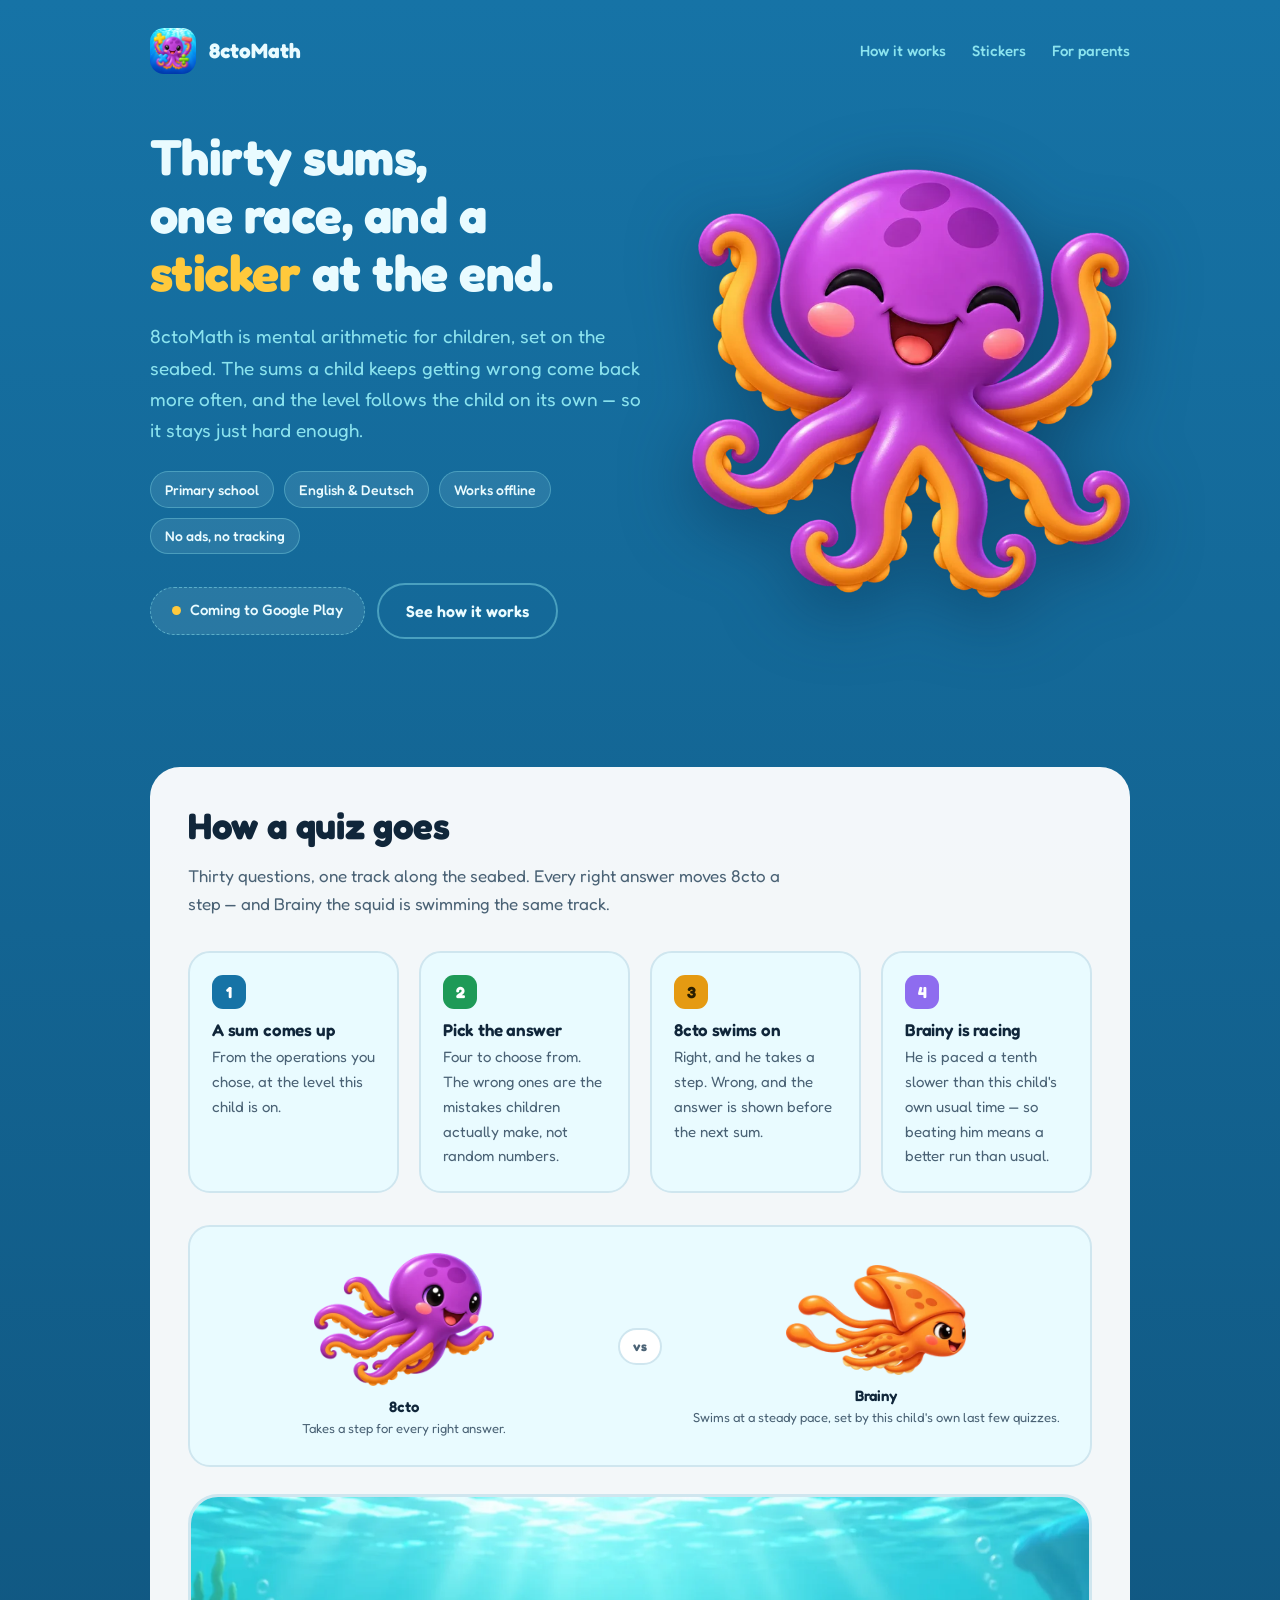
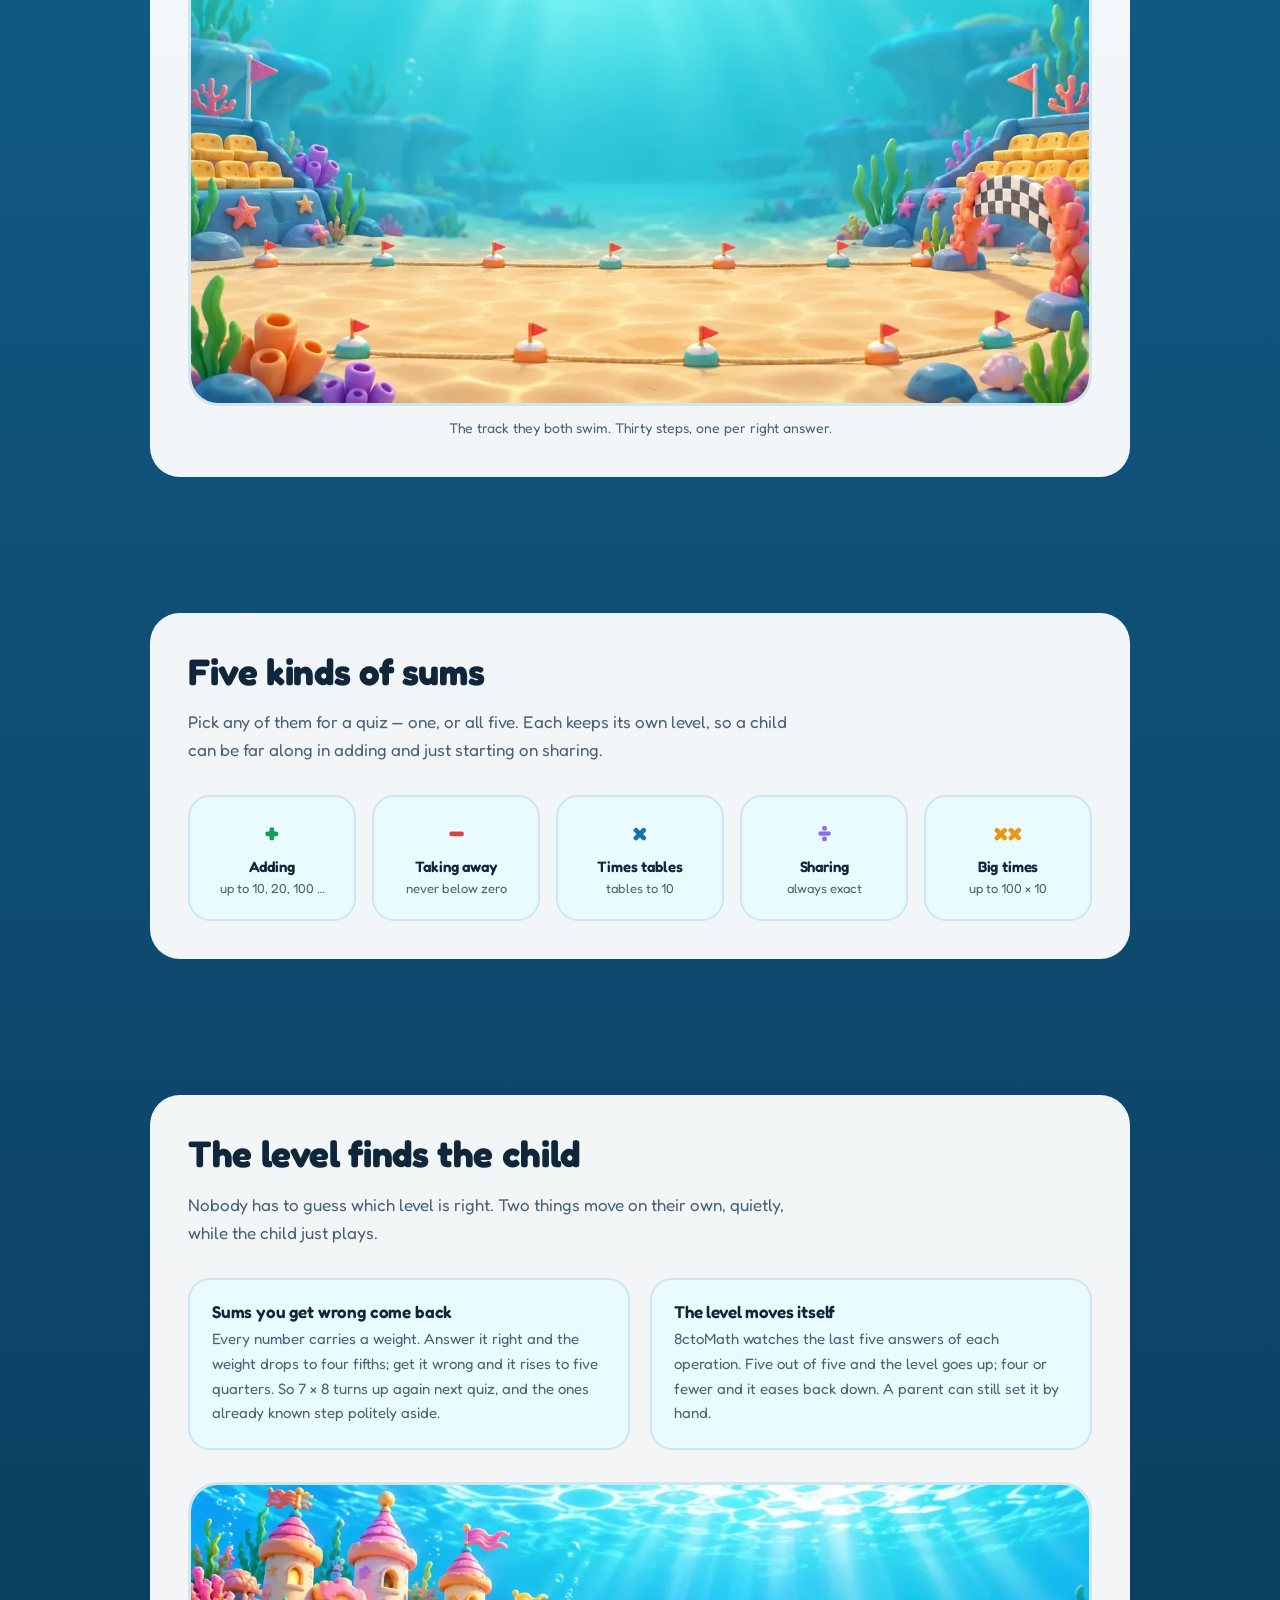
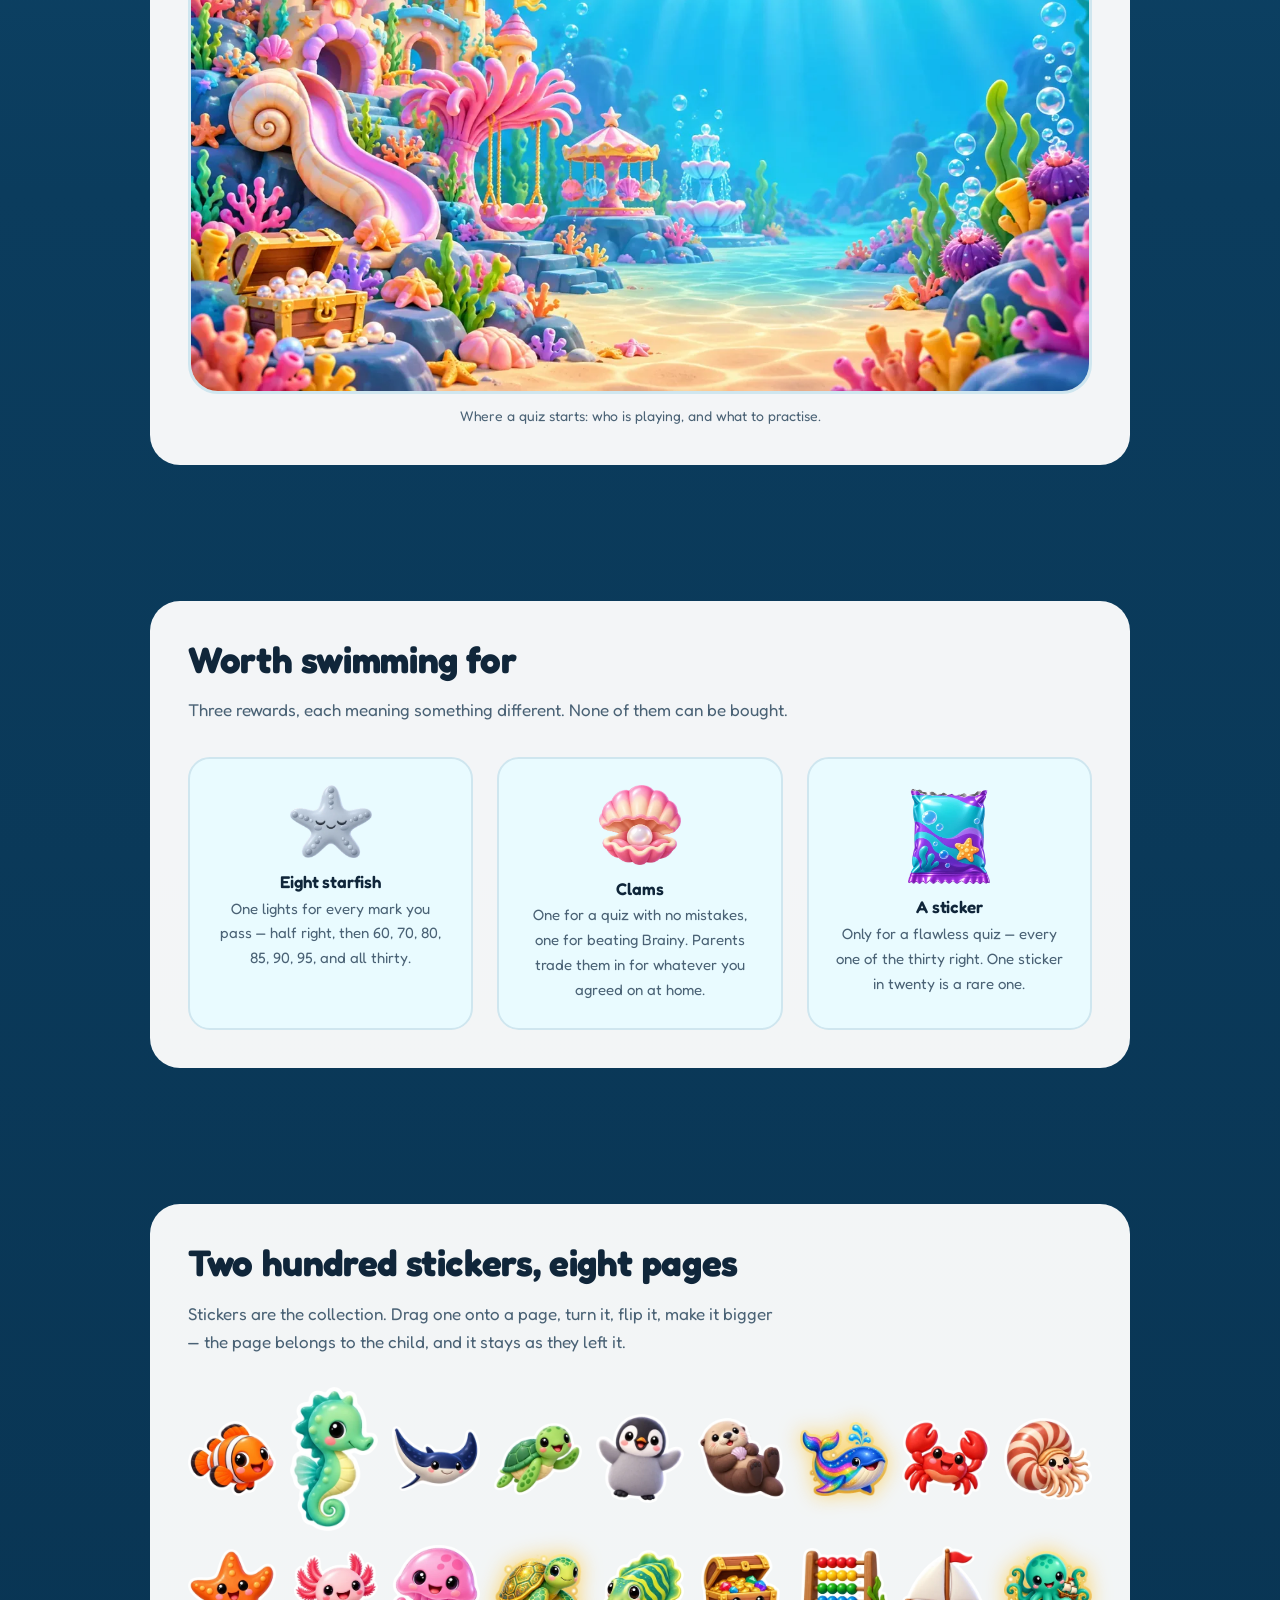
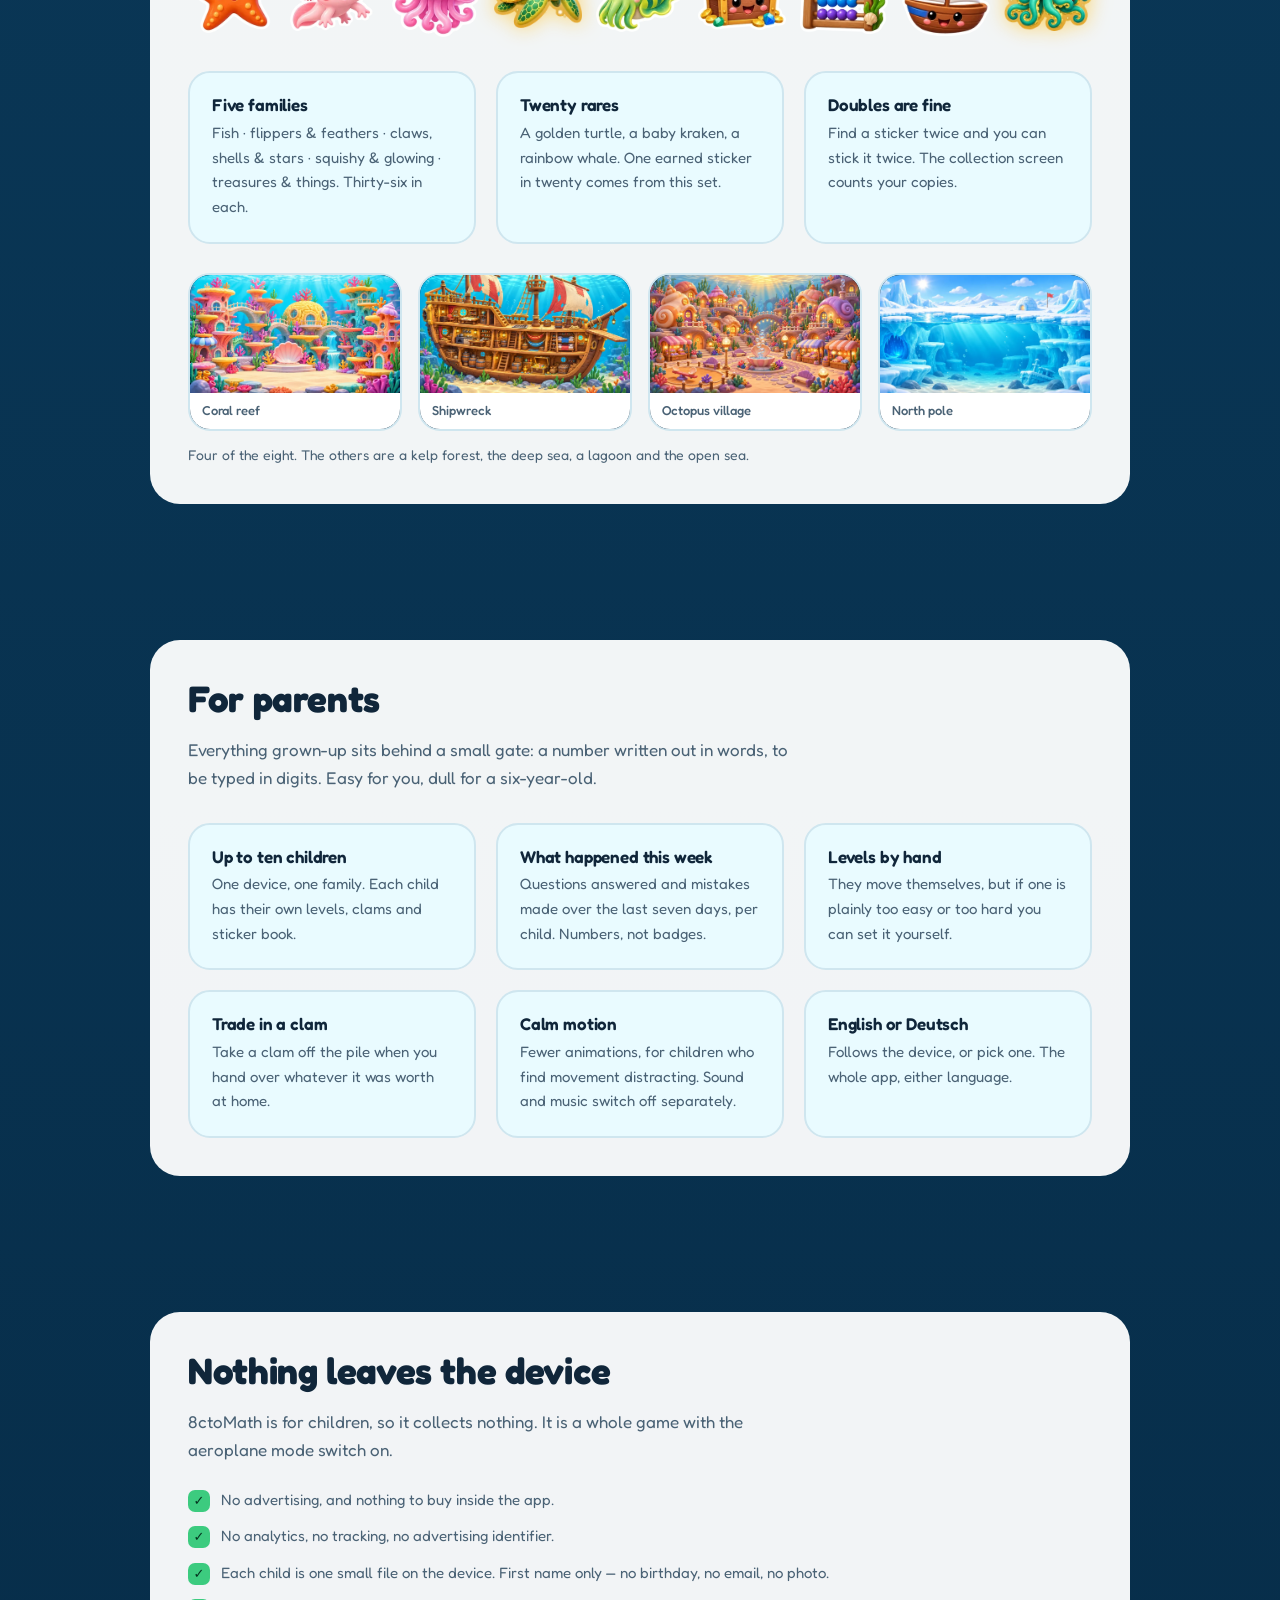
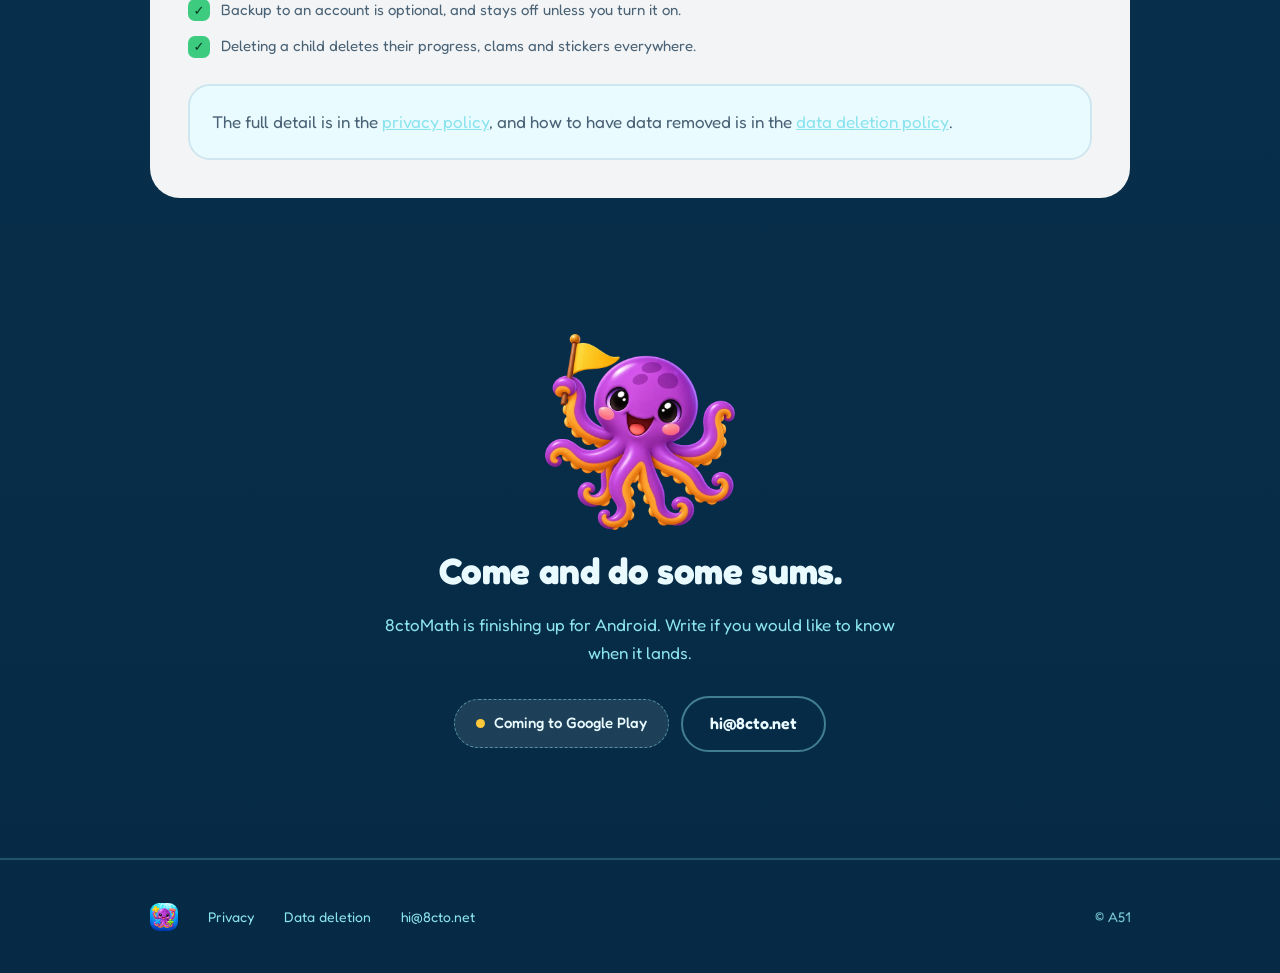
==== index.html @ 6d9dac38 "The site at 8cto.net A placeholder-grade landing page for 8ctoMath, plus the two legal pages the Pla" ====
<!DOCTYPE html>
<html lang="en">
<head>
<meta charset="utf-8">
<meta name="viewport" content="width=device-width, initial-scale=1">
<title>8ctoMath — underwater maths practice for children</title>
<meta name="description" content="Thirty sums, one race against Brainy, and a sticker for a flawless quiz. 8ctoMath brings back the sums a child gets wrong more often, and the level follows the child on its own. No ads, no tracking, works offline.">
<meta name="theme-color" content="#0B3C5D">
<meta name="color-scheme" content="dark light">
<meta property="og:title" content="8ctoMath — underwater maths practice for children">
<meta property="og:description" content="Thirty sums, one race against Brainy, and a sticker for a flawless quiz. The sums a child gets wrong come back more often, and the level follows the child on its own.">
<meta property="og:type" content="website">
<meta property="og:url" content="https://8cto.net/">
<meta property="og:image" content="https://8cto.net/img/og.png">
<meta property="og:image:width" content="1200">
<meta property="og:image:height" content="630">
<meta name="twitter:card" content="summary_large_image">
<link rel="icon" href="favicon.ico" sizes="any">
<link rel="icon" href="favicon-192.png" type="image/png" sizes="192x192">
<link rel="apple-touch-icon" href="apple-touch-icon.png">
<style>
/* 8ctoMath — 8cto.net
   Colour and type come from the app's own design system (lib/ui/theme.dart,
   `abstract final class Sea`), so the site reads as part of the game: a deep
   sea behind foam-white cards, kelp green for right and coral for wrong, sun
   yellow as the one "act" accent, and everything rounded to sit with
   Fredoka's rounded face.

   Fredoka is self-hosted rather than fetched from Google's CDN — the legal
   pages next door are privacy pages, and one font origin for the whole site
   keeps it that way. It is the very file the app bundles, as woff2.

   The app offers "calm motion" for children who find animation distracting;
   the site honours prefers-reduced-motion for the same reason. */

@font-face{
  font-family:'Fredoka';
  src:url('fonts/Fredoka.woff2') format('woff2-variations');
  font-weight:300 700;
  font-style:normal; font-display:swap;
}

:root{
  /* Sea, verbatim */
  --abyss:#062A45;
  --deep:#0B3C5D;
  --sea:#1673A6;
  --lagoon:#2EC4D6;
  --shallow:#8BE3EE;
  --foam:#E9FBFF;
  --sand:#FFE9B8;
  --sun:#FFC93C;
  --sun-deep:#E59A12;
  --kelp:#3CCB7F;
  --kelp-deep:#1E9A57;
  --coral:#FF6F61;
  --coral-deep:#D9443A;
  --purple:#8E6CEF;
  --pink:#FF8FC7;
  --ink:#10263A;
  --ink-soft:#4A6275;

  --r-chip:12px;
  --r-tile:22px;
  --r-sheet:30px;
  --line:#CFE6EF;
}

*{margin:0;padding:0;box-sizing:border-box}
html{scroll-behavior:smooth}
@media (prefers-reduced-motion:reduce){
  html{scroll-behavior:auto}
  *{animation:none!important;transition:none!important}
}

/* The app's scaffold is Sea.deep; the page sinks towards the abyss as you
   read down it. The gradient is sized to the document rather than fixed to
   the viewport — fixed would restart it on every screenful, and costs the
   compositor a repaint per scrolled frame. */
html{background:var(--abyss)}
body{
  background:linear-gradient(180deg,var(--sea) 0%,var(--deep) 46%,var(--abyss) 100%) no-repeat;
  background-color:var(--deep);
  color:var(--foam);
  font-family:'Fredoka',system-ui,-apple-system,"Segoe UI",Roboto,sans-serif;
  font-weight:400;
  font-size:17px;
  line-height:1.65;
  -webkit-font-smoothing:antialiased;
}

img{display:block;max-width:100%;height:auto}
a{color:var(--shallow)}
a:focus-visible{outline:3px solid var(--sun);outline-offset:3px;border-radius:var(--r-chip)}

.wrap{max-width:1060px;margin-inline:auto;padding-inline:clamp(20px,5vw,40px)}
section{padding-block:clamp(38px,6vw,68px)}

h1,h2,h3{font-weight:700;line-height:1.15;letter-spacing:-.01em}
h2{font-size:clamp(1.6rem,4vw,2.3rem)}
h3{font-size:1.0625rem;font-weight:600}
.lede{color:var(--shallow);max-width:60ch;margin-top:.9em;font-size:1.0625rem}

/* ---------- header ---------- */
.top{display:flex;align-items:center;gap:14px;padding-block:clamp(18px,3vw,28px)}
.top .home{display:flex;align-items:center;gap:13px;text-decoration:none;color:inherit}
.top img{width:46px;height:46px;border-radius:14px}
.top .name{font-weight:700;font-size:1.3rem}
.top nav{margin-left:auto;display:flex;align-items:center;gap:clamp(12px,2.4vw,26px)}
/* padding-block keeps the tap target comfortable on a phone, where these
   are the only navigation there is. */
.top nav a{color:var(--shallow);text-decoration:none;font-size:.9375rem;font-weight:500;
           display:inline-block;padding-block:.62em}
.top nav a:hover{color:#fff;text-decoration:underline}
/* One anchor drops out first; below that the nav goes entirely. The page is
   a single column to scroll, so nothing is actually out of reach, and the
   labels wrap mid-word if they are kept. */
@media (max-width:720px){.top nav a.hide-s{display:none}}
@media (max-width:560px){.top nav{display:none}}

/* ---------- hero ---------- */
.hero{display:grid;grid-template-columns:1.06fr .94fr;gap:clamp(20px,4vw,48px);align-items:center;
      padding-block:clamp(10px,2vw,26px) clamp(34px,5vw,60px)}
/* text-wrap:balance evens the three lines out; without it the last word
   drops to a line of its own. */
.hero h1{font-size:clamp(2rem,5.2vw,3.15rem);text-wrap:balance}
.hero h1 .sun{color:var(--sun)}
.hero p{color:var(--shallow);margin-top:1em;font-size:clamp(1rem,1.6vw,1.1875rem);max-width:46ch}
.hero .art img{width:100%;max-width:440px;margin-inline:auto;
  filter:drop-shadow(0 18px 34px rgba(6,42,69,.5))}
@media (max-width:820px){
  .hero{grid-template-columns:1fr;text-align:center}
  .hero p{margin-inline:auto}
  .hero .art{order:-1}
  .hero .art img{max-width:300px}
}
/* On a phone the art comes first, so keep it small enough that the headline
   is on screen with it. */
@media (max-width:560px){.hero .art img{max-width:210px}}

/* Row of plain facts under the hero headline. */
.facts{display:flex;flex-wrap:wrap;gap:10px;margin-top:1.5em}
.facts span{
  background:rgba(233,251,255,.1);border:1.5px solid rgba(139,227,238,.34);
  color:var(--foam);border-radius:999px;padding:.4em 1em;font-size:.875rem;font-weight:500;
}
@media (max-width:820px){.facts{justify-content:center}}

/* ---------- buttons ---------- */
.btn{
  display:inline-block;text-decoration:none;font-weight:600;font-size:1rem;
  border-radius:999px;padding:.8em 1.7em;border:2px solid transparent;
}
.btn-sun{background:var(--sun);color:#3F2E00}
.btn-sun:hover{background:var(--sun-deep);color:#2A1E00}
.btn-ghost{border-color:rgba(139,227,238,.45);color:var(--foam)}
.btn-ghost:hover{border-color:var(--shallow);background:rgba(233,251,255,.08)}
.cta-row{display:flex;flex-wrap:wrap;gap:12px;margin-top:1.7em;align-items:center}
@media (max-width:820px){.cta-row{justify-content:center}}

/* The store state. While the listing is not public this is a plain badge; at
   launch it becomes an <a class="btn btn-sun"> to the Play URL. */
.soon{
  display:inline-flex;align-items:center;gap:.6em;
  background:rgba(233,251,255,.1);border:1.5px dashed rgba(139,227,238,.5);
  color:var(--foam);border-radius:999px;padding:.72em 1.4em;font-size:.9375rem;font-weight:500;
}
.soon .dot{width:9px;height:9px;border-radius:50%;background:var(--sun);flex:none}

/* ---------- cards ---------- */
.card{
  /* Sea.card is 0xF2FFFFFF — white at 95%. */
  background:rgba(255,255,255,.95);
  color:var(--ink);
  border-radius:var(--r-sheet);
  padding:clamp(22px,3.6vw,38px);
}
.card h2,.card h3{color:var(--ink)}
.card p{color:var(--ink-soft)}
.card .lede{color:var(--ink-soft)}

.grid{display:grid;gap:clamp(14px,2vw,20px)}
.g2{grid-template-columns:repeat(2,1fr)}
.g3{grid-template-columns:repeat(3,1fr)}
.g4{grid-template-columns:repeat(4,1fr)}
@media (max-width:900px){.g3,.g4{grid-template-columns:repeat(2,1fr)}}
@media (max-width:600px){.g2,.g3,.g4{grid-template-columns:1fr}}

/* A tile inside a white card. */
.tile{
  background:var(--foam);border:2px solid var(--line);
  border-radius:var(--r-tile);padding:clamp(16px,2.4vw,22px);
}
.tile h3{margin-bottom:.35em}
.tile p{font-size:.9375rem;margin:0}
.tile .num{
  display:inline-flex;align-items:center;justify-content:center;
  width:34px;height:34px;border-radius:11px;margin-bottom:.7em;
  font-weight:700;font-size:1rem;background:var(--sea);color:#fff;
}
.tile.kelp .num{background:var(--kelp-deep)}
.tile.sun  .num{background:var(--sun-deep);color:#2A1E00}
.tile.purple .num{background:var(--purple)}

/* The five kinds of sums. */
.ops{display:grid;grid-template-columns:repeat(5,1fr);gap:clamp(10px,1.6vw,16px);margin-top:1.8em}
@media (max-width:860px){.ops{grid-template-columns:repeat(2,1fr)}}
@media (max-width:460px){.ops{grid-template-columns:1fr}}
.op{
  background:var(--foam);border:2px solid var(--line);border-radius:var(--r-tile);
  padding:clamp(14px,2vw,20px);text-align:center;
}
.op .sign{font-size:1.75rem;font-weight:700;line-height:1;display:block;margin-bottom:.45em}
.op h3{font-size:.9375rem;margin-bottom:.2em}
.op p{font-size:.8125rem;margin:0;color:var(--ink-soft)}
.op:nth-child(1) .sign{color:var(--kelp-deep)}
.op:nth-child(2) .sign{color:var(--coral-deep)}
.op:nth-child(3) .sign{color:var(--sea)}
.op:nth-child(4) .sign{color:var(--purple)}
.op:nth-child(5) .sign{color:var(--sun-deep)}

/* The two of them, before the off. */
.racers{
  display:grid;grid-template-columns:1fr auto 1fr;gap:clamp(10px,2.4vw,26px);
  align-items:center;margin-top:1.9em;
  background:var(--foam);border:2px solid var(--line);
  border-radius:var(--r-tile);padding:clamp(18px,2.8vw,26px);
}
.racer{text-align:center}
.racer img{width:min(180px,100%);margin:0 auto .7em}
.racer h3{font-size:.9375rem;margin-bottom:.15em}
.racer p{font-size:.8125rem;margin:0;color:var(--ink-soft)}
.versus{
  font-weight:700;font-size:.8125rem;color:var(--ink-soft);
  background:#fff;border:2px solid var(--line);border-radius:999px;
  padding:.45em 1em;white-space:nowrap;
}
@media (max-width:560px){.racers{grid-template-columns:1fr;gap:16px}}

/* A framed piece of the game's own art. */
figure{margin:0}
.screen{
  border-radius:var(--r-sheet);overflow:hidden;
  border:3px solid var(--line);
  background:var(--abyss);
}
.screen img{width:100%}
figcaption{color:var(--ink-soft);font-size:.875rem;margin-top:.7em;text-align:center}

/* Rewards: three props side by side. */
.rewards{display:grid;grid-template-columns:repeat(3,1fr);gap:clamp(14px,2.4vw,24px);margin-top:1.9em}
@media (max-width:700px){.rewards{grid-template-columns:1fr}}
.reward{text-align:center;background:var(--foam);border:2px solid var(--line);
        border-radius:var(--r-tile);padding:clamp(18px,2.6vw,26px)}
.reward img{width:82px;margin:0 auto .8em}
.reward h3{margin-bottom:.3em}
.reward p{font-size:.9375rem;margin:0}

/* The sticker strip. */
.stickers{
  display:grid;grid-template-columns:repeat(9,1fr);gap:clamp(6px,1.2vw,14px);
  margin-top:1.8em;align-items:center;
}
.stickers img{width:100%}
.stickers .rare{filter:drop-shadow(0 0 10px rgba(255,201,60,.7))}
/* 18 stickers, so 9 / 6 / 3 columns all come out in whole rows. */
@media (max-width:860px){.stickers{grid-template-columns:repeat(6,1fr)}}
@media (max-width:520px){.stickers{grid-template-columns:repeat(3,1fr)}}

/* Pages of the book. */
.pages{display:grid;grid-template-columns:repeat(4,1fr);gap:clamp(10px,1.6vw,16px);margin-top:1.7em}
@media (max-width:900px){.pages{grid-template-columns:repeat(2,1fr)}}
.pages figure{border-radius:var(--r-tile);overflow:hidden;border:2px solid var(--line);background:var(--abyss)}
.pages .cap{padding:.55em .9em;font-size:.8125rem;font-weight:500;background:#fff;color:var(--ink-soft)}

/* Privacy list. */
.plist{list-style:none;margin-top:1.4em;display:grid;gap:.7em}
.plist li{display:flex;gap:.7em;align-items:flex-start;color:var(--ink-soft);font-size:.9375rem}
.plist .tick{
  flex:none;width:22px;height:22px;border-radius:7px;background:var(--kelp);
  color:#04331F;font-weight:700;font-size:.8125rem;display:grid;place-items:center;margin-top:.15em;
}

/* A quiet callout inside a card. */
.note{
  background:var(--foam);border:2px solid var(--line);
  border-radius:var(--r-tile);padding:clamp(16px,2.4vw,22px);margin-top:1.5em;
}
.note p{margin:0}

/* Closing call. */
.cta{text-align:center}
.cta h2{margin-bottom:.5em}
.cta p{color:var(--shallow);max-width:52ch;margin-inline:auto}
.cta img{width:190px;margin:0 auto 1.2em}
.cta .cta-row{justify-content:center}

/* ---------- footer ---------- */
footer{
  border-top:2px solid rgba(139,227,238,.22);
  padding-block:clamp(24px,3.5vw,38px);margin-top:clamp(20px,3vw,40px);
}
footer .frow{display:flex;flex-wrap:wrap;align-items:center;gap:14px clamp(18px,3vw,30px)}
footer img{width:28px;height:28px;border-radius:9px}
footer a{color:var(--shallow);text-decoration:none;font-size:.875rem;display:inline-block;padding-block:.5em}
footer a:hover{color:#fff;text-decoration:underline}
footer .copy{margin-left:auto;color:var(--shallow);font-size:.875rem;opacity:.85}
footer .copy a{font-size:inherit}
@media (max-width:560px){footer .copy{margin-left:0;width:100%}}
</style>
</head>
<body>

<header class="wrap top">
  <a class="home" href="/">
    <img src="img/mark.png" alt="" width="46" height="46">
    <span class="name">8ctoMath</span>
  </a>
  <nav>
    <a href="#quiz">How it works</a>
    <a href="#book" class="hide-s">Stickers</a>
    <a href="#parents">For parents</a>
  </nav>
</header>

<main>

  <!-- ------------------------------------------------------------- hero -->
  <section class="wrap hero">
    <div>
      <h1>Thirty sums, one race, and a <span class="sun">sticker</span> at the end.</h1>
      <p>8ctoMath is mental arithmetic for children, set on the seabed. The
      sums a child keeps getting wrong come back more often, and the level
      follows the child on its own — so it stays just hard enough.</p>
      <div class="facts">
        <span>Primary school</span>
        <span>English &amp; Deutsch</span>
        <span>Works offline</span>
        <span>No ads, no tracking</span>
      </div>
      <div class="cta-row">
        <!-- At launch this becomes:
             <a class="btn btn-sun" href="https://play.google.com/store/apps/details?id=io.a51.octomath">Google Play</a> -->
        <span class="soon"><span class="dot"></span> Coming to Google Play</span>
        <a class="btn btn-ghost" href="#quiz">See how it works</a>
      </div>
    </div>
    <div class="art">
      <img src="img/8cto-happy.webp" alt="8cto, a purple octopus with orange tentacles, grinning" width="640" height="627" fetchpriority="high">
    </div>
  </section>

  <!-- ------------------------------------------------------ how a quiz goes -->
  <section class="wrap" id="quiz">
    <div class="card">
      <h2>How a quiz goes</h2>
      <p class="lede">Thirty questions, one track along the seabed. Every right
      answer moves 8cto a step — and Brainy the squid is swimming the same
      track.</p>

      <div class="grid g4" style="margin-top:1.9em">
        <div class="tile"><span class="num">1</span>
          <h3>A sum comes up</h3>
          <p>From the operations you chose, at the level this child is on.</p></div>
        <div class="tile kelp"><span class="num">2</span>
          <h3>Pick the answer</h3>
          <p>Four to choose from. The wrong ones are the mistakes children
          actually make, not random numbers.</p></div>
        <div class="tile sun"><span class="num">3</span>
          <h3>8cto swims on</h3>
          <p>Right, and he takes a step. Wrong, and the answer is shown before
          the next sum.</p></div>
        <div class="tile purple"><span class="num">4</span>
          <h3>Brainy is racing</h3>
          <p>He is paced a tenth slower than this child's own usual time — so
          beating him means a better run than usual.</p></div>
      </div>

      <div class="racers">
        <div class="racer">
          <img src="img/8cto-swim.webp" alt="8cto swimming" width="420" height="310" loading="lazy">
          <h3>8cto</h3>
          <p>Takes a step for every right answer.</p>
        </div>
        <span class="versus">vs</span>
        <div class="racer">
          <img src="img/brainy-swim.webp" alt="Brainy the squid swimming" width="420" height="258" loading="lazy">
          <h3>Brainy</h3>
          <p>Swims at a steady pace, set by this child's own last few quizzes.</p>
        </div>
      </div>

      <figure style="margin-top:1.6em">
        <div class="screen">
          <img src="img/scene-track.webp" alt="The sandy race track on the seabed, marked out with little flags" width="1400" height="788" loading="lazy">
        </div>
        <figcaption>The track they both swim. Thirty steps, one per right answer.</figcaption>
      </figure>
    </div>
  </section>

  <!-- ------------------------------------------------------- operations -->
  <section class="wrap">
    <div class="card">
      <h2>Five kinds of sums</h2>
      <p class="lede">Pick any of them for a quiz — one, or all five. Each keeps
      its own level, so a child can be far along in adding and just starting on
      sharing.</p>
      <div class="ops">
        <div class="op"><span class="sign">+</span><h3>Adding</h3><p>up to 10, 20, 100 …</p></div>
        <div class="op"><span class="sign">−</span><h3>Taking away</h3><p>never below zero</p></div>
        <div class="op"><span class="sign">×</span><h3>Times tables</h3><p>tables to 10</p></div>
        <div class="op"><span class="sign">÷</span><h3>Sharing</h3><p>always exact</p></div>
        <div class="op"><span class="sign">××</span><h3>Big times</h3><p>up to 100 × 10</p></div>
      </div>
    </div>
  </section>

  <!-- -------------------------------------------------- the adaptive bit -->
  <section class="wrap">
    <div class="card">
      <h2>The level finds the child</h2>
      <p class="lede">Nobody has to guess which level is right. Two things move
      on their own, quietly, while the child just plays.</p>

      <div class="grid g2" style="margin-top:1.8em">
        <div class="tile">
          <h3>Sums you get wrong come back</h3>
          <p>Every number carries a weight. Answer it right and the weight
          drops to four fifths; get it wrong and it rises to five quarters. So
          7 × 8 turns up again next quiz, and the ones already known step
          politely aside.</p>
        </div>
        <div class="tile kelp">
          <h3>The level moves itself</h3>
          <p>8ctoMath watches the last five answers of each operation. Five out
          of five and the level goes up; four or fewer and it eases back down.
          A parent can still set it by hand.</p>
        </div>
      </div>

      <figure style="margin-top:1.9em">
        <div class="screen">
          <img src="img/scene-menu.webp" alt="The octopus village on the seabed: coral towers, a slide and a treasure chest" width="1400" height="788" loading="lazy">
        </div>
        <figcaption>Where a quiz starts: who is playing, and what to practise.</figcaption>
      </figure>
    </div>
  </section>

  <!-- ---------------------------------------------------------- rewards -->
  <section class="wrap">
    <div class="card">
      <h2>Worth swimming for</h2>
      <p class="lede">Three rewards, each meaning something different. None of
      them can be bought.</p>

      <div class="rewards">
        <div class="reward">
          <img src="img/starfish.webp" alt="" width="260" height="234" loading="lazy">
          <h3>Eight starfish</h3>
          <p>One lights for every mark you pass — half right, then 60, 70, 80,
          85, 90, 95, and all thirty.</p>
        </div>
        <div class="reward">
          <img src="img/clam.webp" alt="" width="260" height="255" loading="lazy">
          <h3>Clams</h3>
          <p>One for a quiz with no mistakes, one for beating Brainy. Parents
          trade them in for whatever you agreed on at home.</p>
        </div>
        <div class="reward">
          <img src="img/pack.webp" alt="" width="300" height="363" loading="lazy">
          <h3>A sticker</h3>
          <p>Only for a flawless quiz — every one of the thirty right. One
          sticker in twenty is a rare one.</p>
        </div>
      </div>
    </div>
  </section>

  <!-- ----------------------------------------------------- sticker book -->
  <section class="wrap" id="book">
    <div class="card">
      <h2>Two hundred stickers, eight pages</h2>
      <p class="lede">Stickers are the collection. Drag one onto a page, turn
      it, flip it, make it bigger — the page belongs to the child, and it stays
      as they left it.</p>

      <!-- Eighteen of the two hundred. The three with .rare are from the
           rare set, and glow the way they do in the book. -->
      <div class="stickers">
        <img src="img/stickers/clownfish.webp" alt="Clownfish sticker" width="220" height="189" loading="lazy">
        <img src="img/stickers/seahorse.webp" alt="Seahorse sticker" width="220" height="360" loading="lazy">
        <img src="img/stickers/manta-ray.webp" alt="Manta ray sticker" width="220" height="162" loading="lazy">
        <img src="img/stickers/sea-turtle.webp" alt="Sea turtle sticker" width="220" height="180" loading="lazy">
        <img src="img/stickers/penguin.webp" alt="Penguin sticker" width="220" height="222" loading="lazy">
        <img src="img/stickers/sea-otter.webp" alt="Sea otter sticker" width="220" height="201" loading="lazy">
        <img class="rare" src="img/stickers/rainbow-whale.webp" alt="Rainbow whale, a rare sticker" width="220" height="185" loading="lazy">
        <img src="img/stickers/crab.webp" alt="Crab sticker" width="220" height="192" loading="lazy">
        <img src="img/stickers/nautilus.webp" alt="Nautilus sticker" width="220" height="205" loading="lazy">
        <img src="img/stickers/starfish.webp" alt="Starfish sticker" width="220" height="210" loading="lazy">
        <img src="img/stickers/axolotl.webp" alt="Axolotl sticker" width="220" height="201" loading="lazy">
        <img src="img/stickers/jellyfish.webp" alt="Jellyfish sticker" width="220" height="232" loading="lazy">
        <img class="rare" src="img/stickers/golden-turtle.webp" alt="Golden turtle, a rare sticker" width="220" height="183" loading="lazy">
        <img src="img/stickers/cuttlefish.webp" alt="Cuttlefish sticker" width="220" height="203" loading="lazy">
        <img src="img/stickers/treasure-chest.webp" alt="Treasure chest sticker" width="220" height="194" loading="lazy">
        <img src="img/stickers/abacus.webp" alt="Abacus sticker" width="220" height="213" loading="lazy">
        <img src="img/stickers/sailboat.webp" alt="Sailboat sticker" width="220" height="226" loading="lazy">
        <img class="rare" src="img/stickers/baby-kraken.webp" alt="Baby kraken, a rare sticker" width="220" height="199" loading="lazy">
      </div>

      <div class="grid g3" style="margin-top:2em">
        <div class="tile">
          <h3>Five families</h3>
          <p>Fish · flippers &amp; feathers · claws, shells &amp; stars ·
          squishy &amp; glowing · treasures &amp; things. Thirty-six in each.</p>
        </div>
        <div class="tile sun">
          <h3>Twenty rares</h3>
          <p>A golden turtle, a baby kraken, a rainbow whale. One earned
          sticker in twenty comes from this set.</p>
        </div>
        <div class="tile">
          <h3>Doubles are fine</h3>
          <p>Find a sticker twice and you can stick it twice. The collection
          screen counts your copies.</p>
        </div>
      </div>

      <div class="pages">
        <figure>
          <img src="img/page-reef.webp" alt="The coral reef page" width="1000" height="563" loading="lazy">
          <div class="cap">Coral reef</div>
        </figure>
        <figure>
          <img src="img/page-wreck.webp" alt="The shipwreck page" width="1000" height="563" loading="lazy">
          <div class="cap">Shipwreck</div>
        </figure>
        <figure>
          <img src="img/page-village.webp" alt="The octopus village page" width="1000" height="563" loading="lazy">
          <div class="cap">Octopus village</div>
        </figure>
        <figure>
          <img src="img/page-ice.webp" alt="The north pole page" width="1000" height="563" loading="lazy">
          <div class="cap">North pole</div>
        </figure>
      </div>
      <p style="color:var(--ink-soft);margin-top:.9em;font-size:.875rem">
        Four of the eight. The others are a kelp forest, the deep sea, a lagoon
        and the open sea.</p>
    </div>
  </section>

  <!-- ---------------------------------------------------------- parents -->
  <section class="wrap" id="parents">
    <div class="card">
      <h2>For parents</h2>
      <p class="lede">Everything grown-up sits behind a small gate: a number
      written out in words, to be typed in digits. Easy for you, dull for a
      six-year-old.</p>

      <div class="grid g3" style="margin-top:1.8em">
        <div class="tile">
          <h3>Up to ten children</h3>
          <p>One device, one family. Each child has their own levels, clams and
          sticker book.</p>
        </div>
        <div class="tile">
          <h3>What happened this week</h3>
          <p>Questions answered and mistakes made over the last seven days, per
          child. Numbers, not badges.</p>
        </div>
        <div class="tile">
          <h3>Levels by hand</h3>
          <p>They move themselves, but if one is plainly too easy or too hard
          you can set it yourself.</p>
        </div>
        <div class="tile kelp">
          <h3>Trade in a clam</h3>
          <p>Take a clam off the pile when you hand over whatever it was worth
          at home.</p>
        </div>
        <div class="tile">
          <h3>Calm motion</h3>
          <p>Fewer animations, for children who find movement distracting.
          Sound and music switch off separately.</p>
        </div>
        <div class="tile">
          <h3>English or Deutsch</h3>
          <p>Follows the device, or pick one. The whole app, either language.</p>
        </div>
      </div>
    </div>
  </section>

  <!-- ---------------------------------------------------------- privacy -->
  <section class="wrap">
    <div class="card">
      <h2>Nothing leaves the device</h2>
      <p class="lede">8ctoMath is for children, so it collects nothing. It is a
      whole game with the aeroplane mode switch on.</p>
      <ul class="plist">
        <li><span class="tick">✓</span><span>No advertising, and nothing to buy inside the app.</span></li>
        <li><span class="tick">✓</span><span>No analytics, no tracking, no advertising identifier.</span></li>
        <li><span class="tick">✓</span><span>Each child is one small file on the device. First name only — no birthday, no email, no photo.</span></li>
        <li><span class="tick">✓</span><span>Backup to an account is optional, and stays off unless you turn it on.</span></li>
        <li><span class="tick">✓</span><span>Deleting a child deletes their progress, clams and stickers everywhere.</span></li>
      </ul>
      <div class="note">
        <p>The full detail is in the <a href="privacy.html">privacy policy</a>,
        and how to have data removed is in the
        <a href="data_deletion.html">data deletion policy</a>.</p>
      </div>
    </div>
  </section>

  <!-- ------------------------------------------------------------ close -->
  <section class="wrap cta">
    <img src="img/8cto-finished.webp" alt="8cto, pleased with himself" width="560" height="575" loading="lazy">
    <h2>Come and do some sums.</h2>
    <p>8ctoMath is finishing up for Android. Write if you would like to know
    when it lands.</p>
    <div class="cta-row">
      <span class="soon"><span class="dot"></span> Coming to Google Play</span>
      <a class="btn btn-ghost" href="mailto:hi@8cto.net">hi@8cto.net</a>
    </div>
  </section>

</main>

<footer>
  <div class="wrap frow">
    <img src="img/mark.png" alt="8ctoMath logo" width="28" height="28">
    <a href="privacy.html">Privacy</a>
    <a href="data_deletion.html">Data deletion</a>
    <a href="mailto:hi@8cto.net">hi@8cto.net</a>
    <span class="copy">&copy; <a href="https://a51.io">A51</a></span>
  </div>
</footer>

</body>
</html>
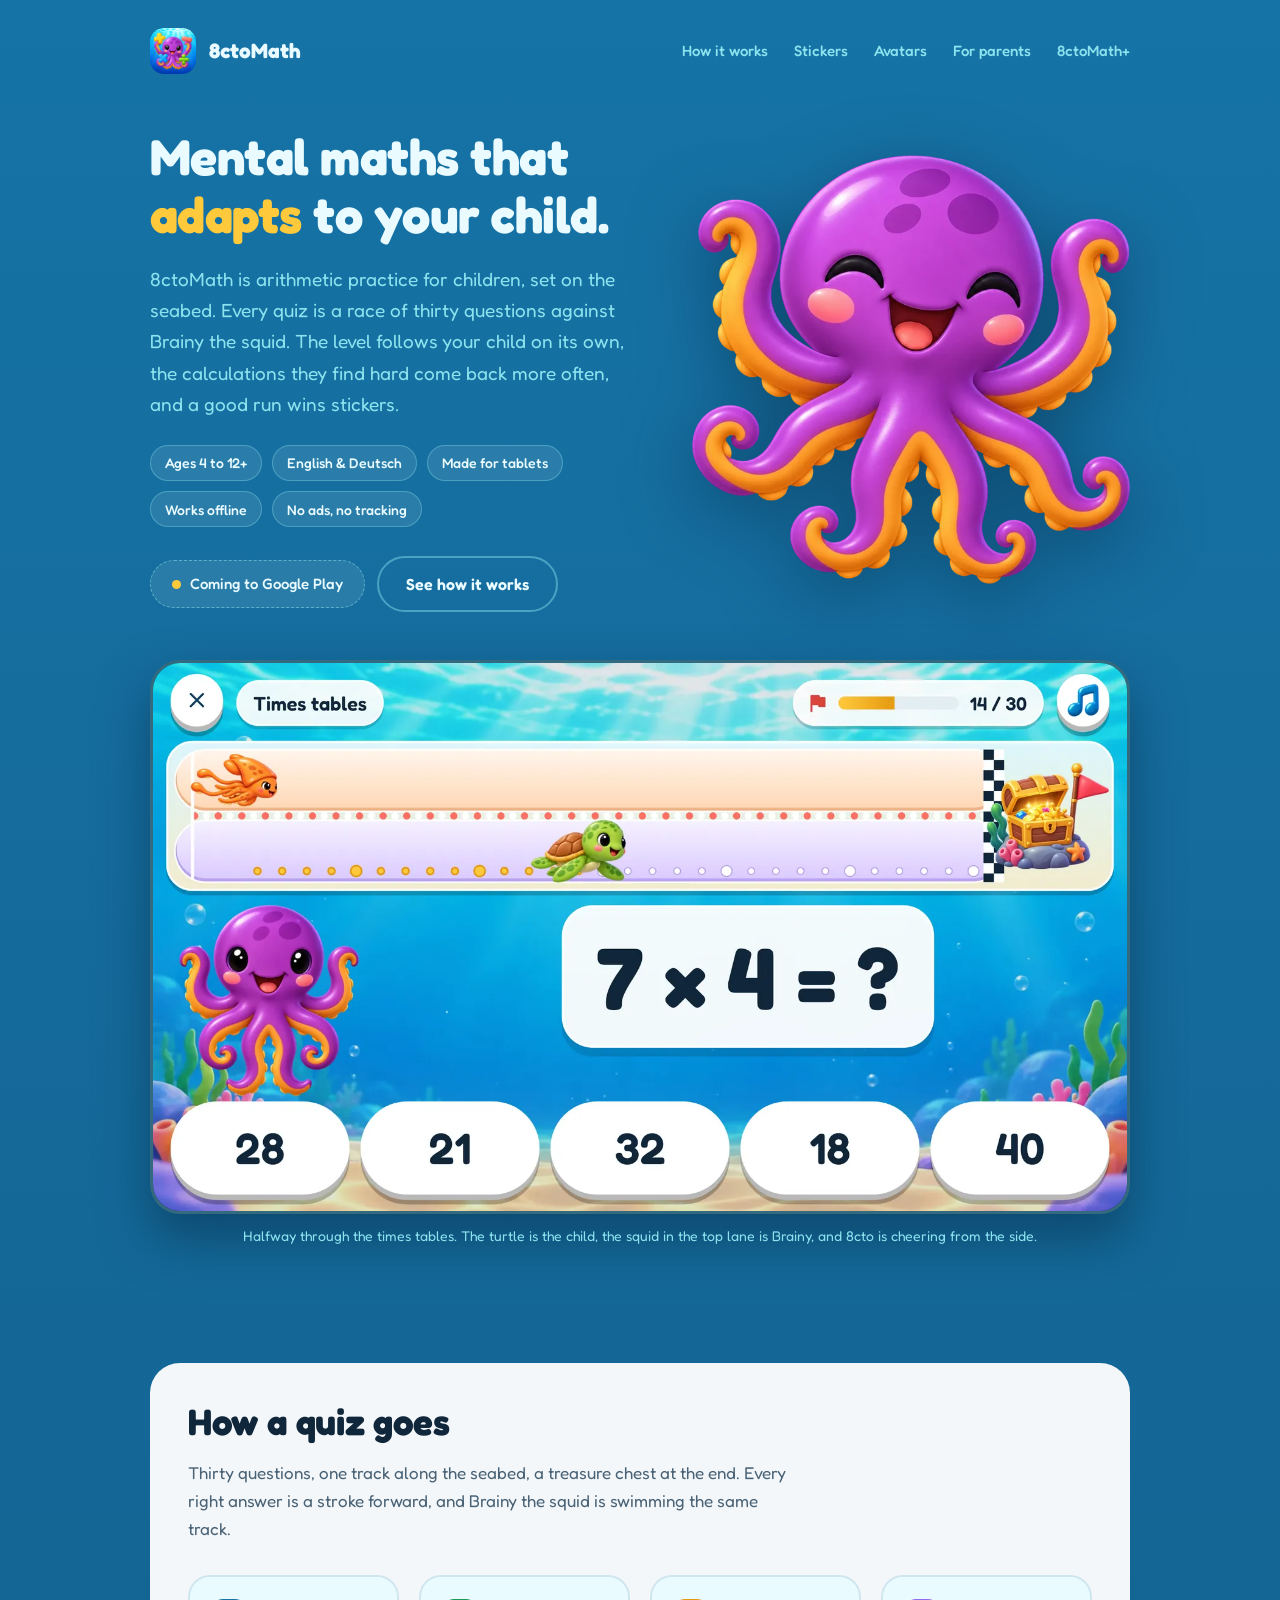
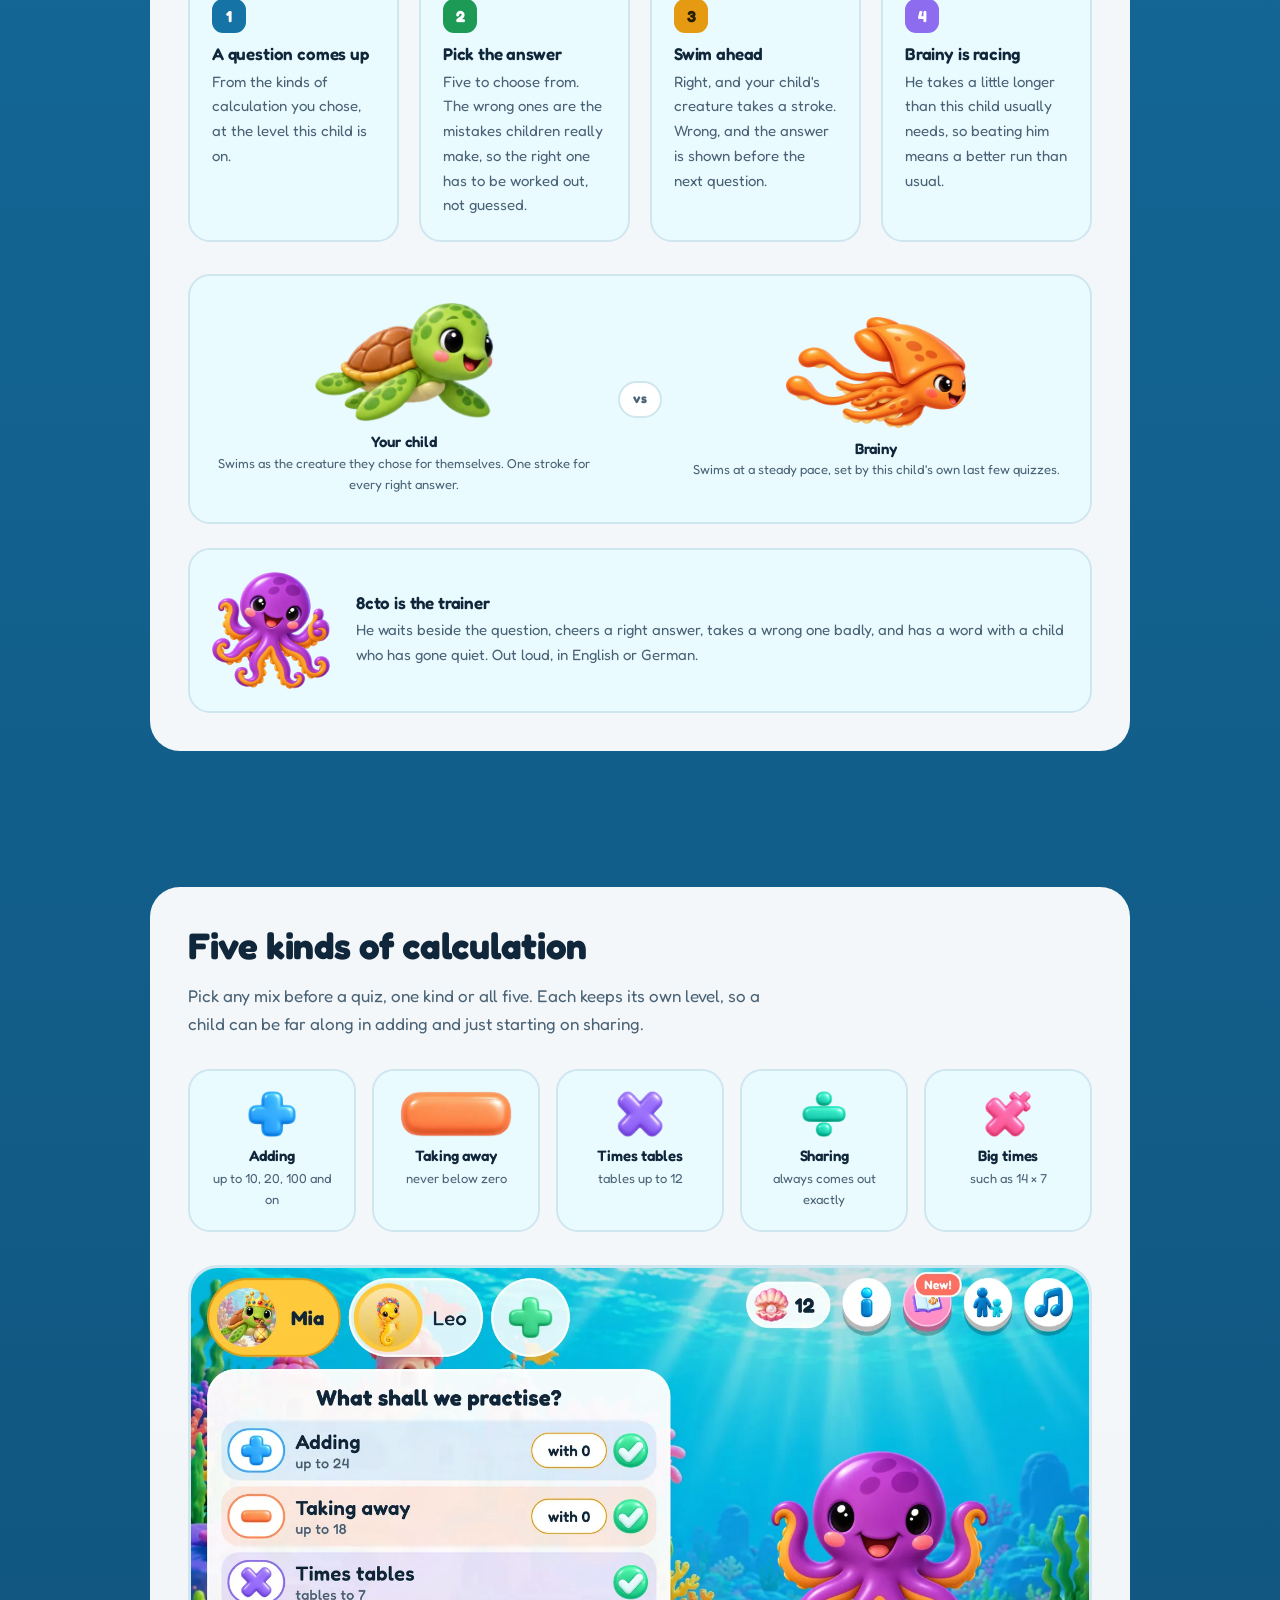
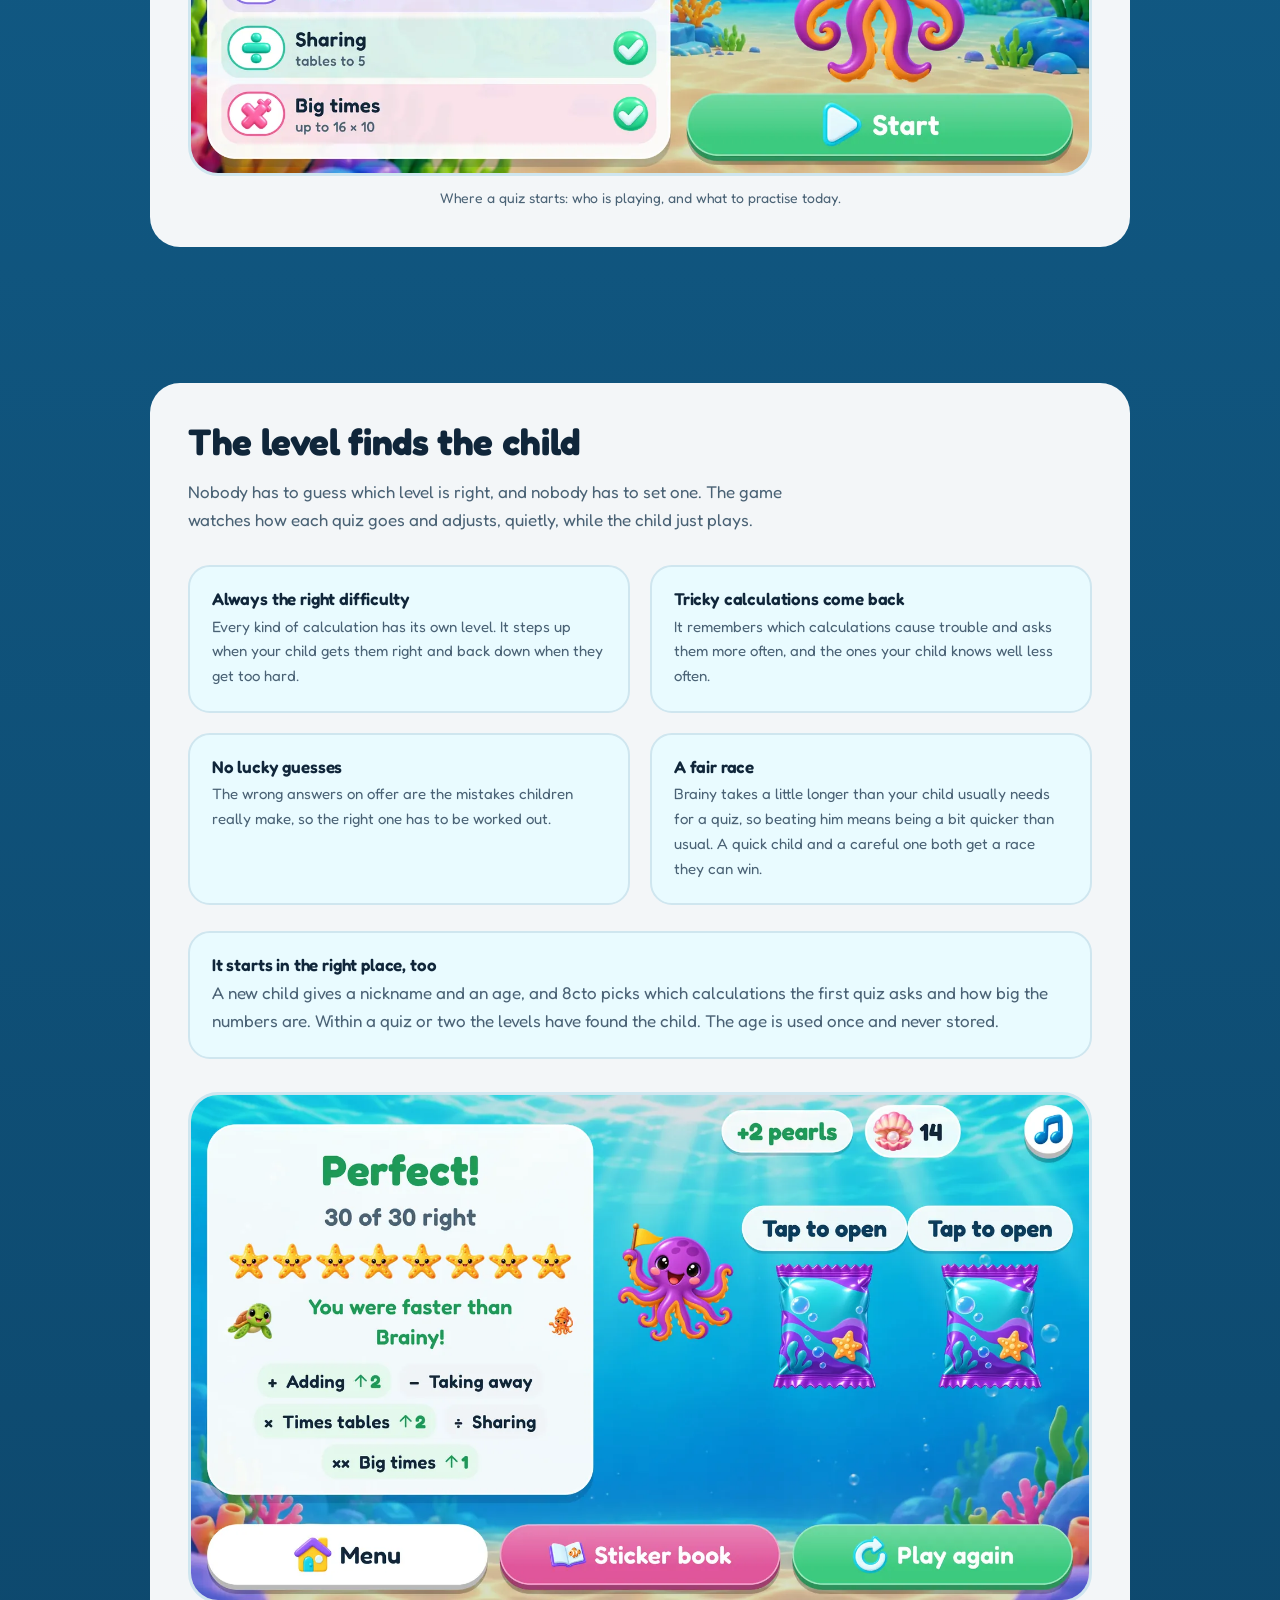
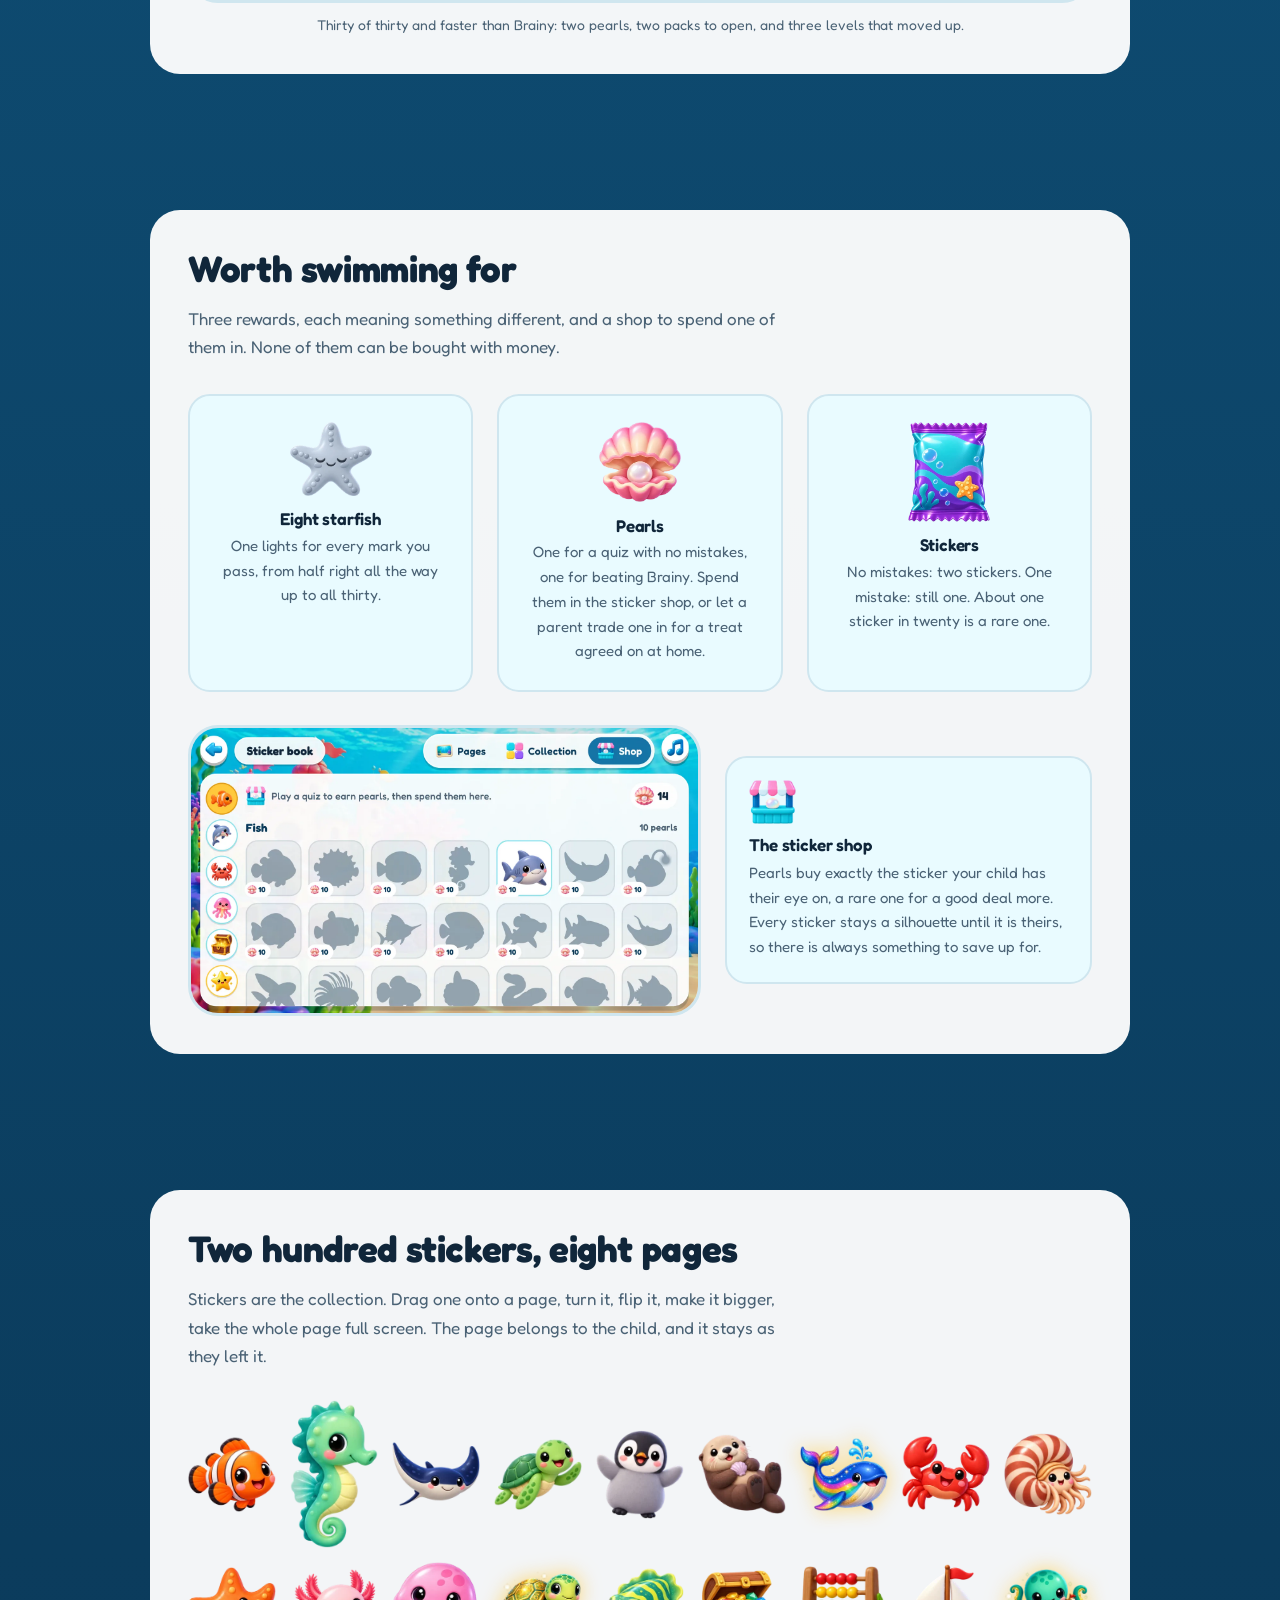
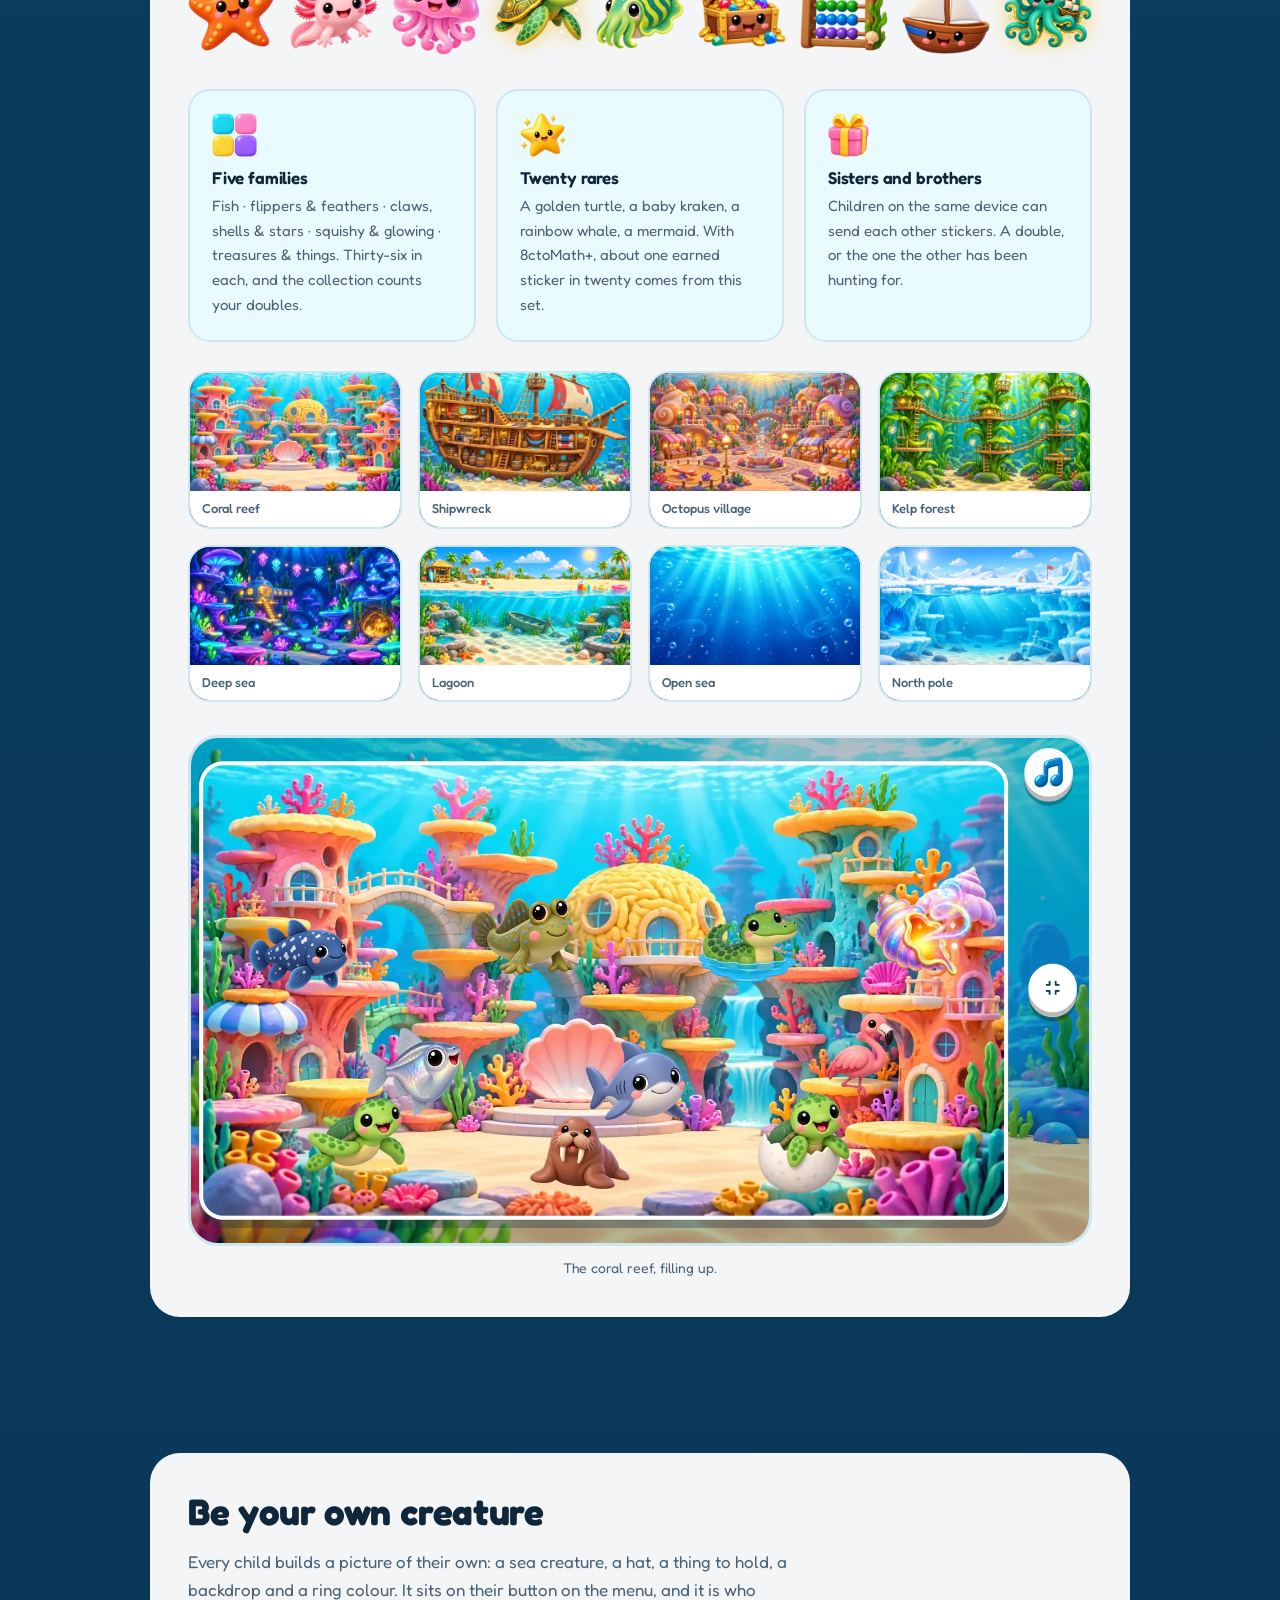
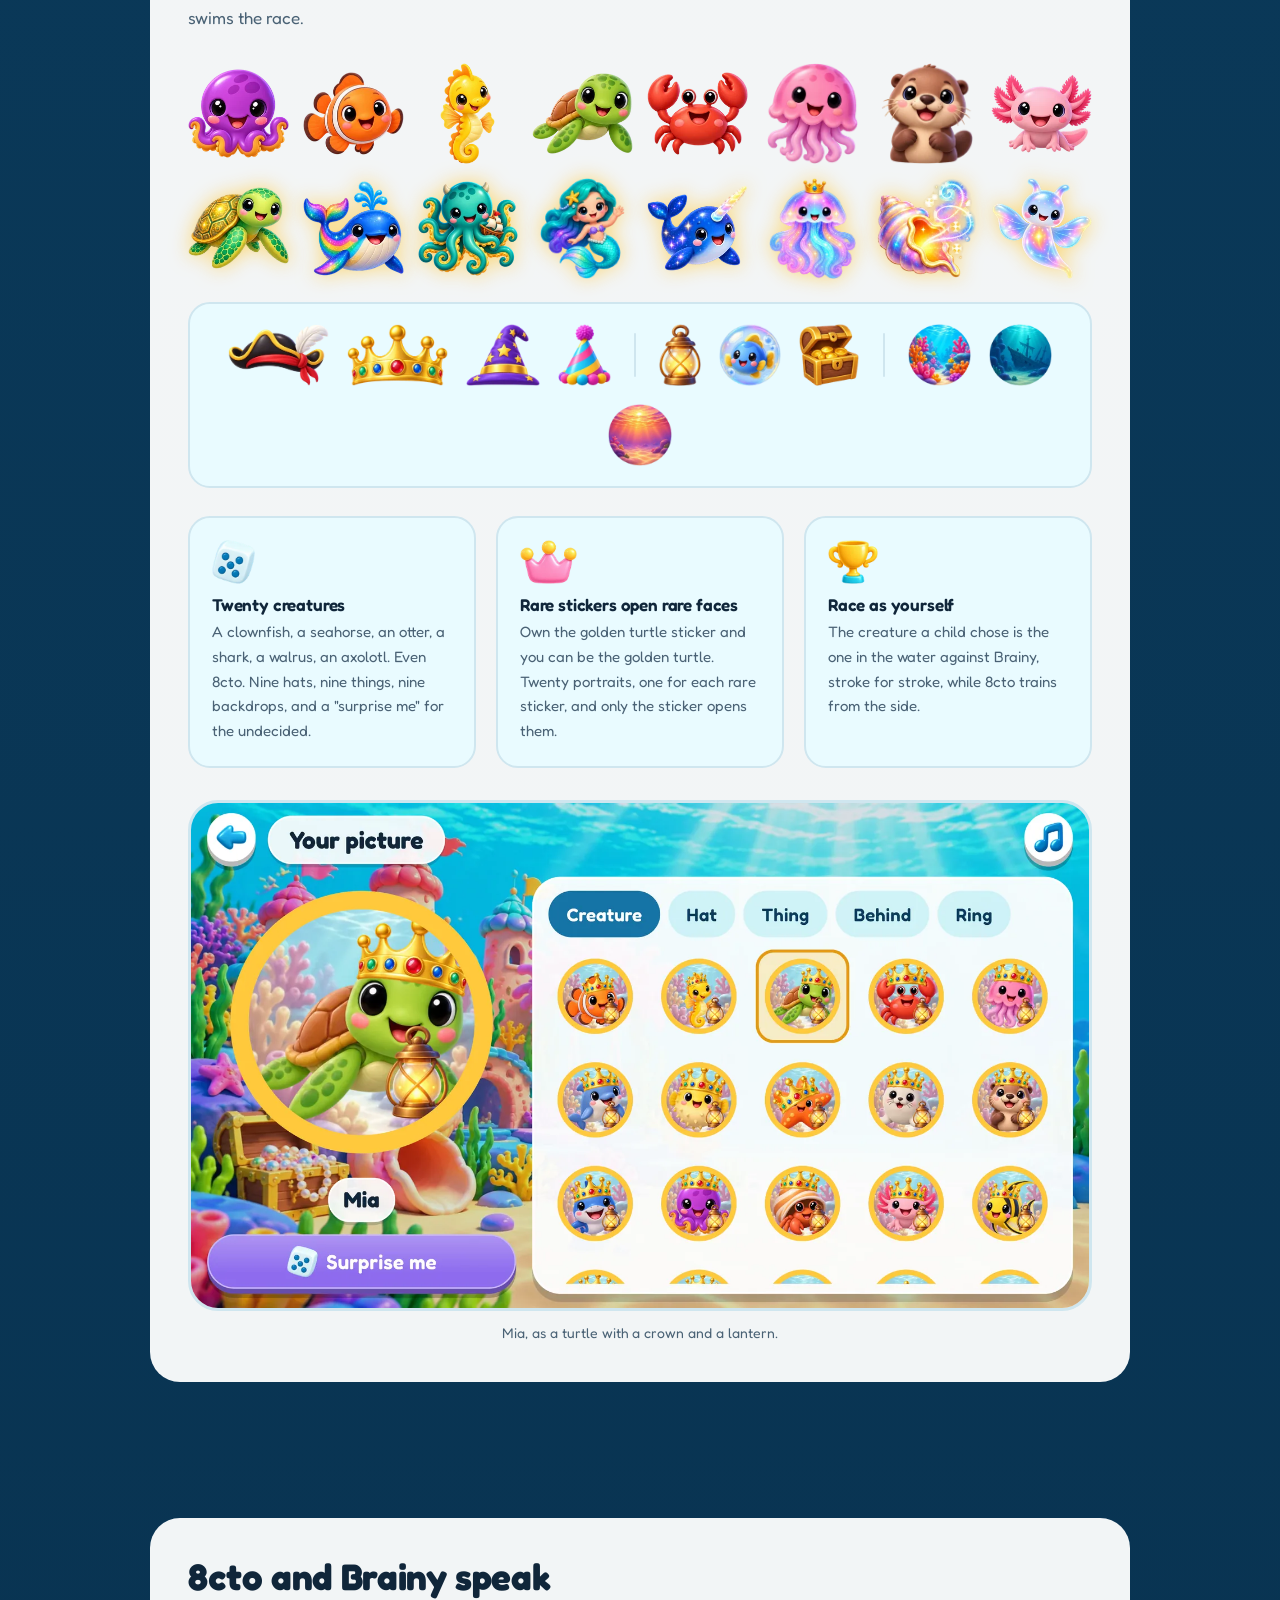
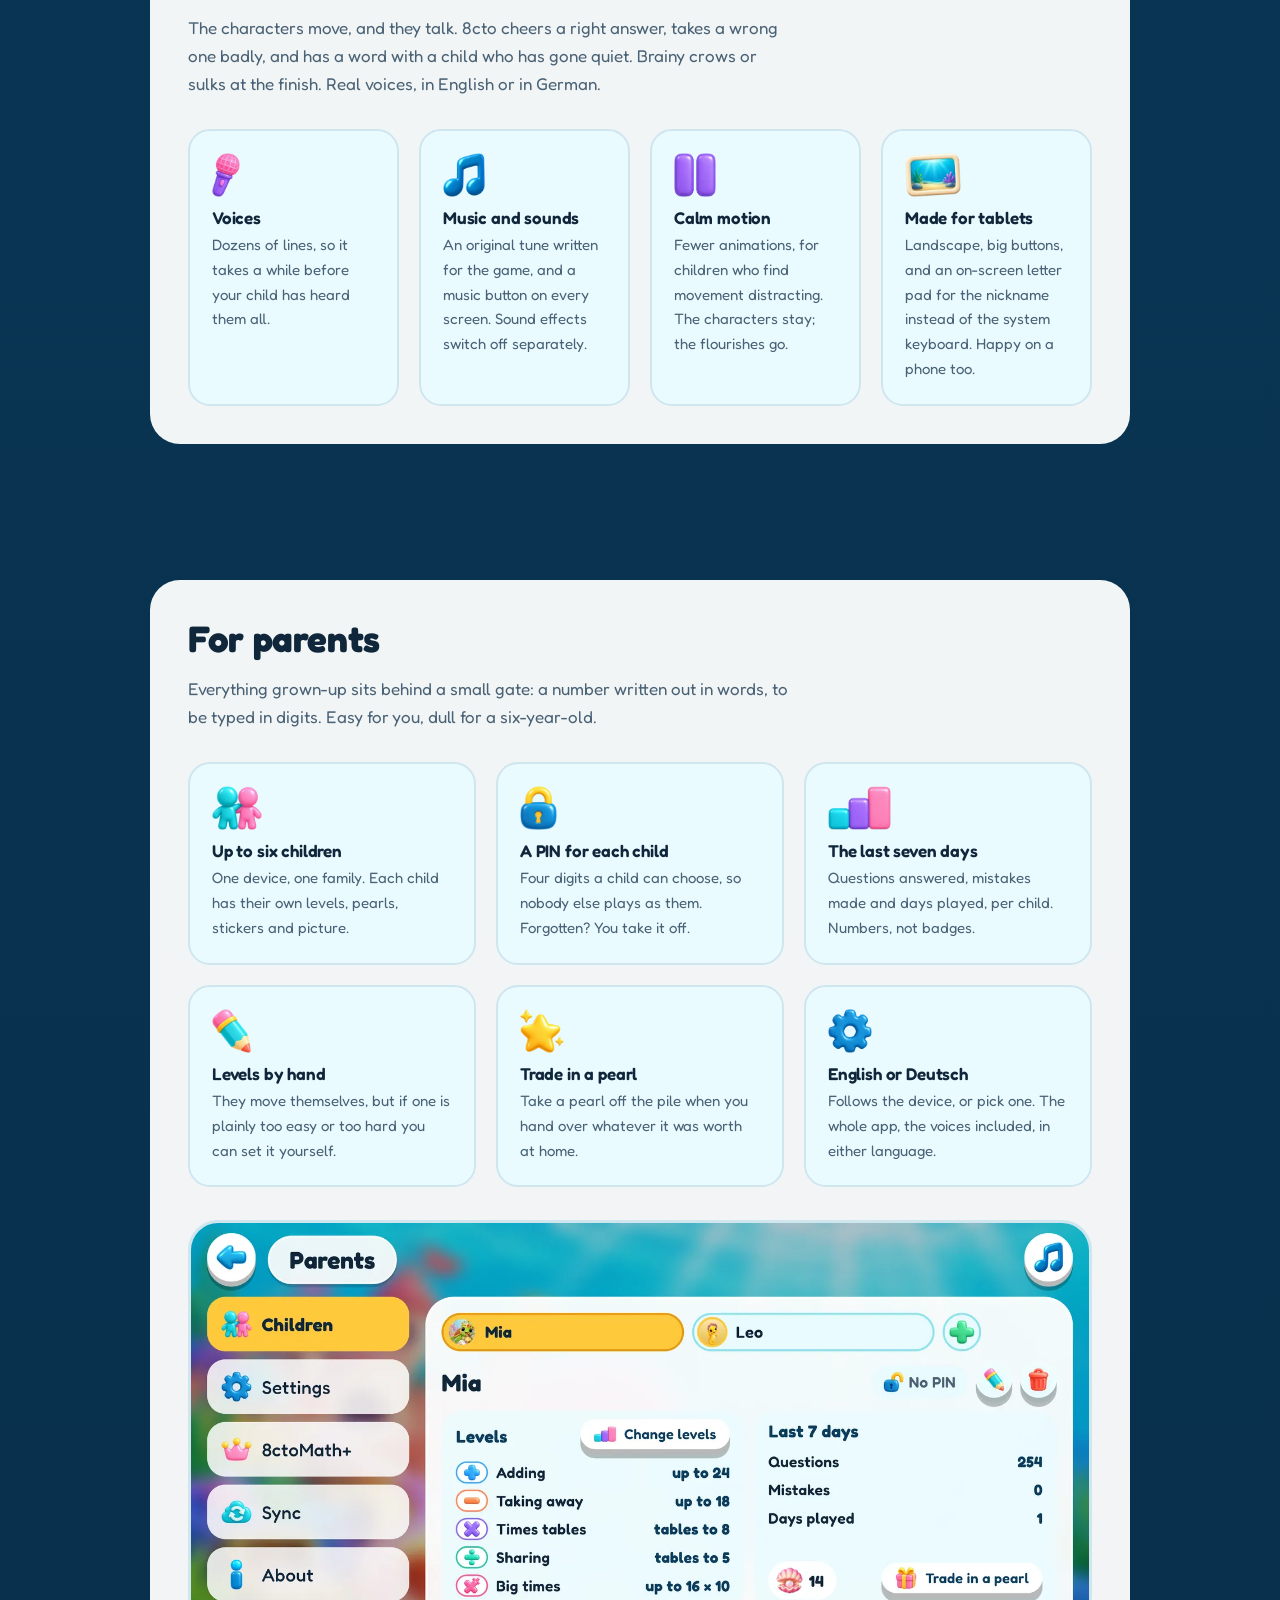
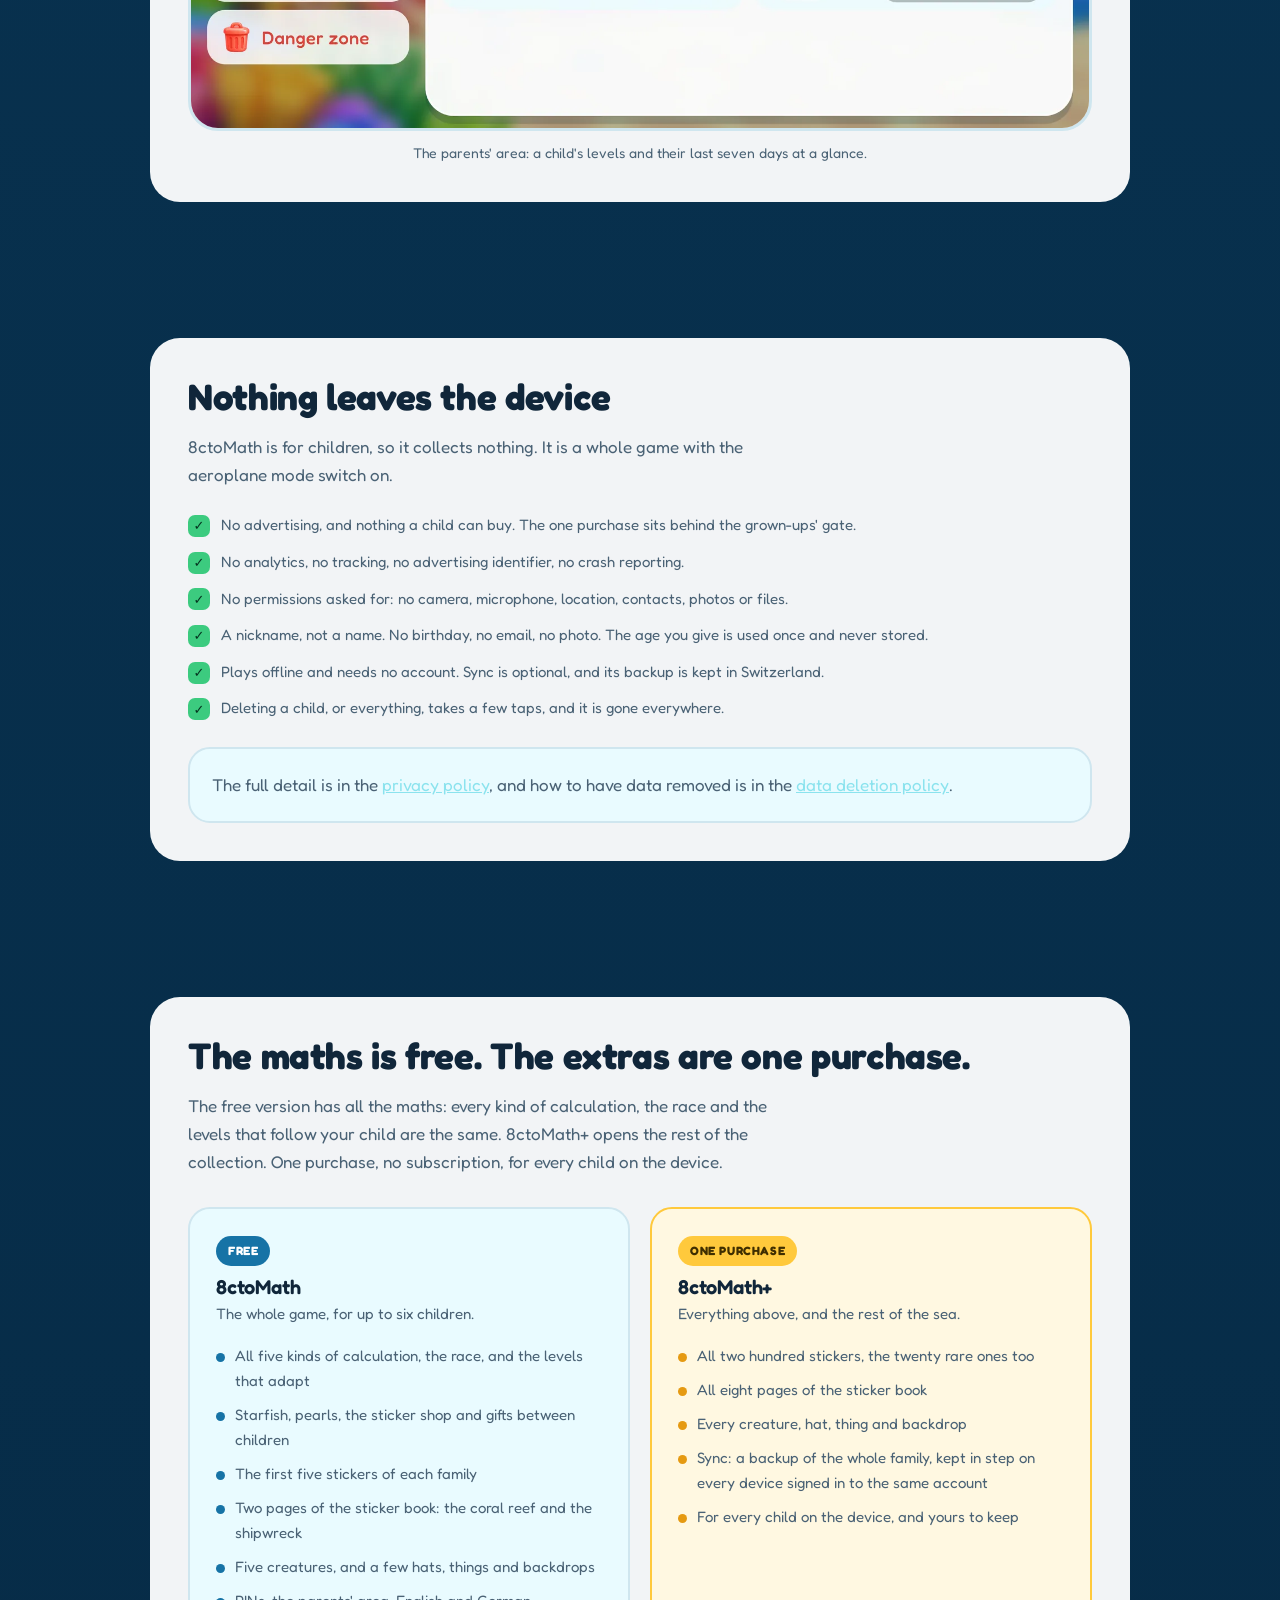
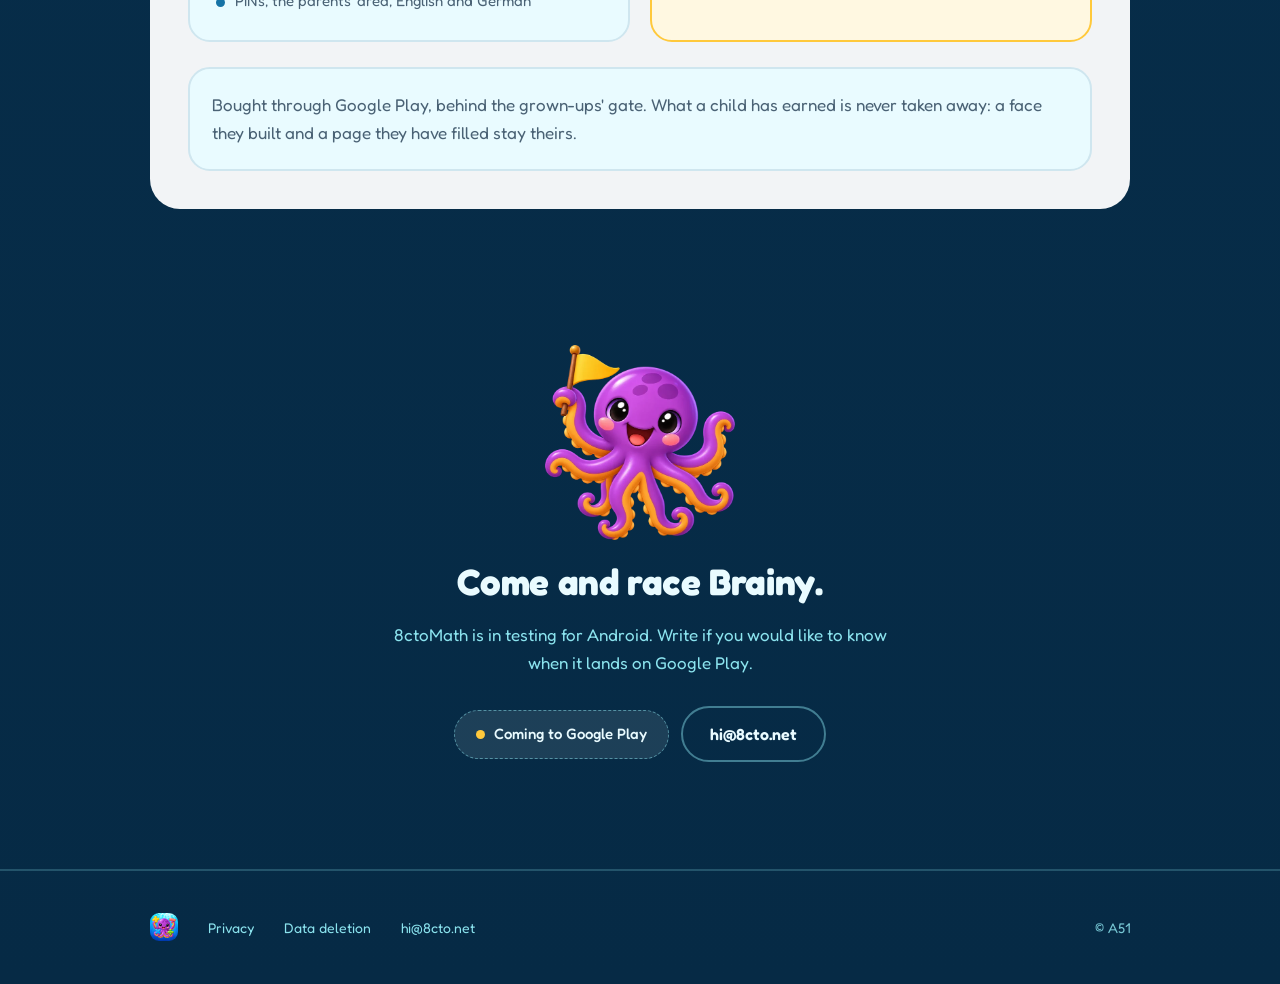
==== commit 52ee647c: "The home page catches up with the game Screenshots from the Play listing, the child's creature racin" ====
--- a/index.html
+++ b/index.html
@@ -3,12 +3,12 @@
 <head>
 <meta charset="utf-8">
 <meta name="viewport" content="width=device-width, initial-scale=1">
-<title>8ctoMath — underwater maths practice for children</title>
-<meta name="description" content="Thirty sums, one race against Brainy, and a sticker for a flawless quiz. 8ctoMath brings back the sums a child gets wrong more often, and the level follows the child on its own. No ads, no tracking, works offline.">
+<title>8ctoMath — maths practice that adapts to your child</title>
+<meta name="description" content="Mental arithmetic for children aged 4 to 12, set on the seabed. Every quiz is a race of thirty questions against Brainy the squid: the level follows the child on its own, tricky calculations come back, and a good run wins stickers. No ads, no tracking, plays offline. English and German.">
 <meta name="theme-color" content="#0B3C5D">
 <meta name="color-scheme" content="dark light">
-<meta property="og:title" content="8ctoMath — underwater maths practice for children">
-<meta property="og:description" content="Thirty sums, one race against Brainy, and a sticker for a flawless quiz. The sums a child gets wrong come back more often, and the level follows the child on its own.">
+<meta property="og:title" content="8ctoMath — maths practice that adapts to your child">
+<meta property="og:description" content="Thirty questions, one race against Brainy, and stickers for a good run. The level follows the child on its own, and the calculations they find hard come back more often. No ads, no tracking, plays offline.">
 <meta property="og:type" content="website">
 <meta property="og:url" content="https://8cto.net/">
 <meta property="og:image" content="https://8cto.net/img/og.png">
@@ -112,17 +112,17 @@
 .top nav a{color:var(--shallow);text-decoration:none;font-size:.9375rem;font-weight:500;
            display:inline-block;padding-block:.62em}
 .top nav a:hover{color:#fff;text-decoration:underline}
-/* One anchor drops out first; below that the nav goes entirely. The page is
+/* Two anchors drop out first; below that the nav goes entirely. The page is
    a single column to scroll, so nothing is actually out of reach, and the
    labels wrap mid-word if they are kept. */
-@media (max-width:720px){.top nav a.hide-s{display:none}}
+@media (max-width:760px){.top nav a.hide-s{display:none}}
 @media (max-width:560px){.top nav{display:none}}
 
 /* ---------- hero ---------- */
 .hero{display:grid;grid-template-columns:1.06fr .94fr;gap:clamp(20px,4vw,48px);align-items:center;
-      padding-block:clamp(10px,2vw,26px) clamp(34px,5vw,60px)}
-/* text-wrap:balance evens the three lines out; without it the last word
-   drops to a line of its own. */
+      padding-block:clamp(10px,2vw,26px) clamp(30px,4vw,48px)}
+/* text-wrap:balance evens the lines out; without it the last word drops to
+   a line of its own. */
 .hero h1{font-size:clamp(2rem,5.2vw,3.15rem);text-wrap:balance}
 .hero h1 .sun{color:var(--sun)}
 .hero p{color:var(--shallow);margin-top:1em;font-size:clamp(1rem,1.6vw,1.1875rem);max-width:46ch}
@@ -201,8 +201,11 @@
 .tile.kelp .num{background:var(--kelp-deep)}
 .tile.sun  .num{background:var(--sun-deep);color:#2A1E00}
 .tile.purple .num{background:var(--purple)}
-
-/* The five kinds of sums. */
+/* One of the app's own button pictures at the top of a tile. They are the
+   icons the child taps, so a parent recognises them on the screen. */
+.tile .ico{height:44px;width:auto;margin-bottom:.65em}
+
+/* The five kinds of calculation. */
 .ops{display:grid;grid-template-columns:repeat(5,1fr);gap:clamp(10px,1.6vw,16px);margin-top:1.8em}
 @media (max-width:860px){.ops{grid-template-columns:repeat(2,1fr)}}
 @media (max-width:460px){.ops{grid-template-columns:1fr}}
@@ -210,16 +213,11 @@
   background:var(--foam);border:2px solid var(--line);border-radius:var(--r-tile);
   padding:clamp(14px,2vw,20px);text-align:center;
 }
-.op .sign{font-size:1.75rem;font-weight:700;line-height:1;display:block;margin-bottom:.45em}
+.op img{height:46px;width:auto;margin:0 auto .6em}
 .op h3{font-size:.9375rem;margin-bottom:.2em}
 .op p{font-size:.8125rem;margin:0;color:var(--ink-soft)}
-.op:nth-child(1) .sign{color:var(--kelp-deep)}
-.op:nth-child(2) .sign{color:var(--coral-deep)}
-.op:nth-child(3) .sign{color:var(--sea)}
-.op:nth-child(4) .sign{color:var(--purple)}
-.op:nth-child(5) .sign{color:var(--sun-deep)}
-
-/* The two of them, before the off. */
+
+/* The two in the water, before the off. */
 .racers{
   display:grid;grid-template-columns:1fr auto 1fr;gap:clamp(10px,2.4vw,26px);
   align-items:center;margin-top:1.9em;
@@ -237,7 +235,19 @@
 }
 @media (max-width:560px){.racers{grid-template-columns:1fr;gap:16px}}
 
-/* A framed piece of the game's own art. */
+/* And the one on the side. */
+.trainer{
+  display:flex;gap:clamp(14px,2.4vw,26px);align-items:center;margin-top:1.4em;
+  background:var(--foam);border:2px solid var(--line);
+  border-radius:var(--r-tile);padding:clamp(16px,2.4vw,22px);
+}
+.trainer img{width:118px;flex:none}
+.trainer h3{margin-bottom:.3em}
+.trainer p{font-size:.9375rem;margin:0}
+@media (max-width:560px){.trainer{flex-direction:column;text-align:center}}
+
+/* A framed screen of the game. Inside a card it sits on the card's line
+   colour; on the open sea it gets a lighter rim and a shadow. */
 figure{margin:0}
 .screen{
   border-radius:var(--r-sheet);overflow:hidden;
@@ -246,6 +256,9 @@
 }
 .screen img{width:100%}
 figcaption{color:var(--ink-soft);font-size:.875rem;margin-top:.7em;text-align:center}
+.showcase{padding-block:0 clamp(26px,4vw,48px)}
+.showcase .screen{border-color:rgba(139,227,238,.35);box-shadow:0 24px 50px rgba(6,42,69,.5)}
+.showcase figcaption{color:var(--shallow)}
 
 /* Rewards: three props side by side. */
 .rewards{display:grid;grid-template-columns:repeat(3,1fr);gap:clamp(14px,2.4vw,24px);margin-top:1.9em}
@@ -256,6 +269,10 @@
 .reward h3{margin-bottom:.3em}
 .reward p{font-size:.9375rem;margin:0}
 
+/* A screen beside a tile: the shop, the parents' area. */
+.beside{display:grid;grid-template-columns:1.4fr 1fr;gap:clamp(14px,2.4vw,24px);align-items:center;margin-top:1.9em}
+@media (max-width:760px){.beside{grid-template-columns:1fr}}
+
 /* The sticker strip. */
 .stickers{
   display:grid;grid-template-columns:repeat(9,1fr);gap:clamp(6px,1.2vw,14px);
@@ -272,6 +289,22 @@
 @media (max-width:900px){.pages{grid-template-columns:repeat(2,1fr)}}
 .pages figure{border-radius:var(--r-tile);overflow:hidden;border:2px solid var(--line);background:var(--abyss)}
 .pages .cap{padding:.55em .9em;font-size:.8125rem;font-weight:500;background:#fff;color:var(--ink-soft)}
+
+/* Faces a child can be. Every picture is boxed square so a tall seahorse
+   and a wide manta line up. */
+.creatures{display:grid;grid-template-columns:repeat(8,1fr);gap:clamp(8px,1.4vw,14px);margin-top:1.8em}
+.creatures img{width:100%;aspect-ratio:1;object-fit:contain}
+.creatures .rare{filter:drop-shadow(0 0 10px rgba(255,201,60,.7))}
+/* 16 faces: 8 or 4 columns come out in whole rows. */
+@media (max-width:860px){.creatures{grid-template-columns:repeat(4,1fr)}}
+
+/* Hats, things and backdrops, a few of each. */
+.parts{display:flex;flex-wrap:wrap;gap:clamp(8px,1.6vw,18px);align-items:center;justify-content:center;
+       margin-top:1.4em;background:var(--foam);border:2px solid var(--line);
+       border-radius:var(--r-tile);padding:clamp(14px,2vw,20px)}
+.parts img{height:62px;width:auto}
+.parts .sep{width:2px;height:44px;background:var(--line);border-radius:2px;margin-inline:.3em}
+@media (max-width:560px){.parts .sep{display:none}}
 
 /* Privacy list. */
 .plist{list-style:none;margin-top:1.4em;display:grid;gap:.7em}
@@ -281,12 +314,30 @@
   color:#04331F;font-weight:700;font-size:.8125rem;display:grid;place-items:center;margin-top:.15em;
 }
 
+/* Free beside 8ctoMath+. */
+.compare{display:grid;grid-template-columns:1fr 1fr;gap:clamp(14px,2vw,20px);margin-top:1.8em}
+@media (max-width:700px){.compare{grid-template-columns:1fr}}
+.plan{background:var(--foam);border:2px solid var(--line);border-radius:var(--r-tile);padding:clamp(18px,2.6vw,26px)}
+.plan.plus{border-color:var(--sun);background:#FFF8E1}
+.plan .tag{
+  display:inline-block;font-weight:700;font-size:.75rem;letter-spacing:.05em;text-transform:uppercase;
+  border-radius:999px;padding:.4em 1em;background:var(--sea);color:#fff;margin-bottom:.9em;
+}
+.plan.plus .tag{background:var(--sun);color:#3F2E00}
+.plan h3{font-size:1.25rem;margin-bottom:.15em}
+.plan > p{font-size:.9375rem}
+.plan ul{list-style:none;margin-top:1em;display:grid;gap:.55em}
+.plan li{display:flex;gap:.65em;align-items:flex-start;color:var(--ink-soft);font-size:.9375rem}
+.plan li::before{content:"";flex:none;width:9px;height:9px;border-radius:50%;background:var(--sea);margin-top:.6em}
+.plan.plus li::before{background:var(--sun-deep)}
+
 /* A quiet callout inside a card. */
 .note{
   background:var(--foam);border:2px solid var(--line);
   border-radius:var(--r-tile);padding:clamp(16px,2.4vw,22px);margin-top:1.5em;
 }
 .note p{margin:0}
+.note h3{margin-bottom:.3em}
 
 /* Closing call. */
 .cta{text-align:center}
@@ -319,7 +370,9 @@
   <nav>
     <a href="#quiz">How it works</a>
     <a href="#book" class="hide-s">Stickers</a>
+    <a href="#avatars" class="hide-s">Avatars</a>
     <a href="#parents">For parents</a>
+    <a href="#plus">8ctoMath+</a>
   </nav>
 </header>
 
@@ -328,13 +381,15 @@
   <!-- ------------------------------------------------------------- hero -->
   <section class="wrap hero">
     <div>
-      <h1>Thirty sums, one race, and a <span class="sun">sticker</span> at the end.</h1>
-      <p>8ctoMath is mental arithmetic for children, set on the seabed. The
-      sums a child keeps getting wrong come back more often, and the level
-      follows the child on its own — so it stays just hard enough.</p>
+      <h1>Mental maths that <span class="sun">adapts</span> to your child.</h1>
+      <p>8ctoMath is arithmetic practice for children, set on the seabed. Every
+      quiz is a race of thirty questions against Brainy the squid. The level
+      follows your child on its own, the calculations they find hard come
+      back more often, and a good run wins stickers.</p>
       <div class="facts">
-        <span>Primary school</span>
+        <span>Ages 4 to 12+</span>
         <span>English &amp; Deutsch</span>
+        <span>Made for tablets</span>
         <span>Works offline</span>
         <span>No ads, no tracking</span>
       </div>
@@ -350,69 +405,96 @@
     </div>
   </section>
 
+  <!-- ------------------------------------------------- the game itself -->
+  <section class="wrap showcase">
+    <figure>
+      <div class="screen">
+        <img src="img/shots/shot-quiz.webp" alt="A quiz in 8ctoMath: the question 7 × 4 with five answers to pick from, the race track above it with Brainy the squid in one lane and a turtle in the other, and 8cto cheering from the side" width="1600" height="900">
+      </div>
+      <figcaption>Halfway through the times tables. The turtle is the child,
+      the squid in the top lane is Brainy, and 8cto is cheering from the
+      side.</figcaption>
+    </figure>
+  </section>
+
   <!-- ------------------------------------------------------ how a quiz goes -->
   <section class="wrap" id="quiz">
     <div class="card">
       <h2>How a quiz goes</h2>
-      <p class="lede">Thirty questions, one track along the seabed. Every right
-      answer moves 8cto a step — and Brainy the squid is swimming the same
-      track.</p>
+      <p class="lede">Thirty questions, one track along the seabed, a treasure
+      chest at the end. Every right answer is a stroke forward, and Brainy
+      the squid is swimming the same track.</p>
 
       <div class="grid g4" style="margin-top:1.9em">
         <div class="tile"><span class="num">1</span>
-          <h3>A sum comes up</h3>
-          <p>From the operations you chose, at the level this child is on.</p></div>
+          <h3>A question comes up</h3>
+          <p>From the kinds of calculation you chose, at the level this child
+          is on.</p></div>
         <div class="tile kelp"><span class="num">2</span>
           <h3>Pick the answer</h3>
-          <p>Four to choose from. The wrong ones are the mistakes children
-          actually make, not random numbers.</p></div>
+          <p>Five to choose from. The wrong ones are the mistakes children
+          really make, so the right one has to be worked out, not
+          guessed.</p></div>
         <div class="tile sun"><span class="num">3</span>
-          <h3>8cto swims on</h3>
-          <p>Right, and he takes a step. Wrong, and the answer is shown before
-          the next sum.</p></div>
+          <h3>Swim ahead</h3>
+          <p>Right, and your child's creature takes a stroke. Wrong, and the
+          answer is shown before the next question.</p></div>
         <div class="tile purple"><span class="num">4</span>
           <h3>Brainy is racing</h3>
-          <p>He is paced a tenth slower than this child's own usual time — so
+          <p>He takes a little longer than this child usually needs, so
           beating him means a better run than usual.</p></div>
       </div>
 
       <div class="racers">
         <div class="racer">
-          <img src="img/8cto-swim.webp" alt="8cto swimming" width="420" height="310" loading="lazy">
-          <h3>8cto</h3>
-          <p>Takes a step for every right answer.</p>
+          <img src="img/racer-turtle.webp" alt="A green sea turtle swimming" width="384" height="254" loading="lazy">
+          <h3>Your child</h3>
+          <p>Swims as the creature they chose for themselves. One stroke for
+          every right answer.</p>
         </div>
         <span class="versus">vs</span>
         <div class="racer">
           <img src="img/brainy-swim.webp" alt="Brainy the squid swimming" width="420" height="258" loading="lazy">
           <h3>Brainy</h3>
-          <p>Swims at a steady pace, set by this child's own last few quizzes.</p>
-        </div>
-      </div>
-
-      <figure style="margin-top:1.6em">
-        <div class="screen">
-          <img src="img/scene-track.webp" alt="The sandy race track on the seabed, marked out with little flags" width="1400" height="788" loading="lazy">
-        </div>
-        <figcaption>The track they both swim. Thirty steps, one per right answer.</figcaption>
-      </figure>
+          <p>Swims at a steady pace, set by this child's own last few
+          quizzes.</p>
+        </div>
+      </div>
+
+      <div class="trainer">
+        <img src="img/8cto-cheer.webp" alt="8cto, arms up, cheering" width="640" height="636" loading="lazy">
+        <div>
+          <h3>8cto is the trainer</h3>
+          <p>He waits beside the question, cheers a right answer, takes a
+          wrong one badly, and has a word with a child who has gone quiet.
+          Out loud, in English or German.</p>
+        </div>
+      </div>
     </div>
   </section>
 
   <!-- ------------------------------------------------------- operations -->
   <section class="wrap">
     <div class="card">
-      <h2>Five kinds of sums</h2>
-      <p class="lede">Pick any of them for a quiz — one, or all five. Each keeps
-      its own level, so a child can be far along in adding and just starting on
-      sharing.</p>
+      <h2>Five kinds of calculation</h2>
+      <p class="lede">Pick any mix before a quiz, one kind or all five. Each
+      keeps its own level, so a child can be far along in adding and just
+      starting on sharing.</p>
       <div class="ops">
-        <div class="op"><span class="sign">+</span><h3>Adding</h3><p>up to 10, 20, 100 …</p></div>
-        <div class="op"><span class="sign">−</span><h3>Taking away</h3><p>never below zero</p></div>
-        <div class="op"><span class="sign">×</span><h3>Times tables</h3><p>tables to 10</p></div>
-        <div class="op"><span class="sign">÷</span><h3>Sharing</h3><p>always exact</p></div>
-        <div class="op"><span class="sign">××</span><h3>Big times</h3><p>up to 100 × 10</p></div>
-      </div>
+        <div class="op"><img src="img/icons/op_plus.webp" alt="" loading="lazy"><h3>Adding</h3><p>up to 10, 20, 100 and on</p></div>
+        <div class="op"><img src="img/icons/op_minus.webp" alt="" loading="lazy"><h3>Taking away</h3><p>never below zero</p></div>
+        <div class="op"><img src="img/icons/op_times.webp" alt="" loading="lazy"><h3>Times tables</h3><p>tables up to 12</p></div>
+        <div class="op"><img src="img/icons/op_divide.webp" alt="" loading="lazy"><h3>Sharing</h3><p>always comes out exactly</p></div>
+        <div class="op"><img src="img/icons/op_big_times.webp" alt="" loading="lazy"><h3>Big times</h3><p>such as 14 × 7</p></div>
+      </div>
+
+      <figure style="margin-top:1.9em">
+        <div class="screen">
+          <img src="img/shots/shot-menu.webp" alt="The menu: two children's buttons at the top, a list of the five kinds of calculation with a tick beside each, 8cto in the open water and a Start button" width="1600" height="900" loading="lazy">
+        </div>
+        <figcaption>Where a quiz starts: who is playing, and what to
+        practise today.</figcaption>
+      </figure>
     </div>
   </section>
 
@@ -420,30 +502,49 @@
   <section class="wrap">
     <div class="card">
       <h2>The level finds the child</h2>
-      <p class="lede">Nobody has to guess which level is right. Two things move
-      on their own, quietly, while the child just plays.</p>
+      <p class="lede">Nobody has to guess which level is right, and nobody has
+      to set one. The game watches how each quiz goes and adjusts, quietly,
+      while the child just plays.</p>
 
       <div class="grid g2" style="margin-top:1.8em">
         <div class="tile">
-          <h3>Sums you get wrong come back</h3>
-          <p>Every number carries a weight. Answer it right and the weight
-          drops to four fifths; get it wrong and it rises to five quarters. So
-          7 × 8 turns up again next quiz, and the ones already known step
-          politely aside.</p>
+          <h3>Always the right difficulty</h3>
+          <p>Every kind of calculation has its own level. It steps up when
+          your child gets them right and back down when they get too
+          hard.</p>
         </div>
         <div class="tile kelp">
-          <h3>The level moves itself</h3>
-          <p>8ctoMath watches the last five answers of each operation. Five out
-          of five and the level goes up; four or fewer and it eases back down.
-          A parent can still set it by hand.</p>
-        </div>
+          <h3>Tricky calculations come back</h3>
+          <p>It remembers which calculations cause trouble and asks them more
+          often, and the ones your child knows well less often.</p>
+        </div>
+        <div class="tile sun">
+          <h3>No lucky guesses</h3>
+          <p>The wrong answers on offer are the mistakes children really make,
+          so the right one has to be worked out.</p>
+        </div>
+        <div class="tile purple">
+          <h3>A fair race</h3>
+          <p>Brainy takes a little longer than your child usually needs for a
+          quiz, so beating him means being a bit quicker than usual. A quick
+          child and a careful one both get a race they can win.</p>
+        </div>
+      </div>
+
+      <div class="note">
+        <h3>It starts in the right place, too</h3>
+        <p>A new child gives a nickname and an age, and 8cto picks which
+        calculations the first quiz asks and how big the numbers are. Within
+        a quiz or two the levels have found the child. The age is used once
+        and never stored.</p>
       </div>
 
       <figure style="margin-top:1.9em">
         <div class="screen">
-          <img src="img/scene-menu.webp" alt="The octopus village on the seabed: coral towers, a slide and a treasure chest" width="1400" height="788" loading="lazy">
-        </div>
-        <figcaption>Where a quiz starts: who is playing, and what to practise.</figcaption>
+          <img src="img/shots/shot-results.webp" alt="The results: Perfect, 30 of 30 right, eight lit starfish, faster than Brainy, two pearls earned, two sticker packs waiting to be opened, and the levels for adding and times tables gone up" width="1600" height="900" loading="lazy">
+        </div>
+        <figcaption>Thirty of thirty and faster than Brainy: two pearls, two
+        packs to open, and three levels that moved up.</figcaption>
       </figure>
     </div>
   </section>
@@ -452,27 +553,45 @@
   <section class="wrap">
     <div class="card">
       <h2>Worth swimming for</h2>
-      <p class="lede">Three rewards, each meaning something different. None of
-      them can be bought.</p>
+      <p class="lede">Three rewards, each meaning something different, and a
+      shop to spend one of them in. None of them can be bought with
+      money.</p>
 
       <div class="rewards">
         <div class="reward">
           <img src="img/starfish.webp" alt="" width="260" height="234" loading="lazy">
           <h3>Eight starfish</h3>
-          <p>One lights for every mark you pass — half right, then 60, 70, 80,
-          85, 90, 95, and all thirty.</p>
+          <p>One lights for every mark you pass, from half right all the way
+          up to all thirty.</p>
         </div>
         <div class="reward">
-          <img src="img/clam.webp" alt="" width="260" height="255" loading="lazy">
-          <h3>Clams</h3>
-          <p>One for a quiz with no mistakes, one for beating Brainy. Parents
-          trade them in for whatever you agreed on at home.</p>
+          <img src="img/pearl.webp" alt="" width="260" height="255" loading="lazy">
+          <h3>Pearls</h3>
+          <p>One for a quiz with no mistakes, one for beating Brainy. Spend
+          them in the sticker shop, or let a parent trade one in for a treat
+          agreed on at home.</p>
         </div>
         <div class="reward">
-          <img src="img/pack.webp" alt="" width="300" height="363" loading="lazy">
-          <h3>A sticker</h3>
-          <p>Only for a flawless quiz — every one of the thirty right. One
+          <img src="img/pack.webp" alt="" width="300" height="365" loading="lazy">
+          <h3>Stickers</h3>
+          <p>No mistakes: two stickers. One mistake: still one. About one
           sticker in twenty is a rare one.</p>
+        </div>
+      </div>
+
+      <div class="beside">
+        <figure>
+          <div class="screen">
+            <img src="img/shots/shot-shop.webp" alt="The sticker shop: rows of grey sticker outlines with a price of ten pearls under each, one shark already bought and in colour" width="1600" height="900" loading="lazy">
+          </div>
+        </figure>
+        <div class="tile">
+          <img class="ico" src="img/icons/shop.webp" alt="" loading="lazy">
+          <h3>The sticker shop</h3>
+          <p>Pearls buy exactly the sticker your child has their eye on, a
+          rare one for a good deal more. Every sticker stays a silhouette
+          until it is theirs, so there is always something to save up
+          for.</p>
         </div>
       </div>
     </div>
@@ -483,47 +602,52 @@
     <div class="card">
       <h2>Two hundred stickers, eight pages</h2>
       <p class="lede">Stickers are the collection. Drag one onto a page, turn
-      it, flip it, make it bigger — the page belongs to the child, and it stays
-      as they left it.</p>
+      it, flip it, make it bigger, take the whole page full screen. The page
+      belongs to the child, and it stays as they left it.</p>
 
       <!-- Eighteen of the two hundred. The three with .rare are from the
            rare set, and glow the way they do in the book. -->
       <div class="stickers">
-        <img src="img/stickers/clownfish.webp" alt="Clownfish sticker" width="220" height="189" loading="lazy">
-        <img src="img/stickers/seahorse.webp" alt="Seahorse sticker" width="220" height="360" loading="lazy">
-        <img src="img/stickers/manta-ray.webp" alt="Manta ray sticker" width="220" height="162" loading="lazy">
-        <img src="img/stickers/sea-turtle.webp" alt="Sea turtle sticker" width="220" height="180" loading="lazy">
+        <img src="img/stickers/clownfish.webp" alt="Clownfish sticker" width="220" height="187" loading="lazy">
+        <img src="img/stickers/seahorse.webp" alt="Seahorse sticker" width="220" height="370" loading="lazy">
+        <img src="img/stickers/manta-ray.webp" alt="Manta ray sticker" width="220" height="160" loading="lazy">
+        <img src="img/stickers/sea-turtle.webp" alt="Sea turtle sticker" width="220" height="178" loading="lazy">
         <img src="img/stickers/penguin.webp" alt="Penguin sticker" width="220" height="222" loading="lazy">
-        <img src="img/stickers/sea-otter.webp" alt="Sea otter sticker" width="220" height="201" loading="lazy">
-        <img class="rare" src="img/stickers/rainbow-whale.webp" alt="Rainbow whale, a rare sticker" width="220" height="185" loading="lazy">
-        <img src="img/stickers/crab.webp" alt="Crab sticker" width="220" height="192" loading="lazy">
-        <img src="img/stickers/nautilus.webp" alt="Nautilus sticker" width="220" height="205" loading="lazy">
-        <img src="img/stickers/starfish.webp" alt="Starfish sticker" width="220" height="210" loading="lazy">
+        <img src="img/stickers/sea-otter.webp" alt="Sea otter sticker" width="220" height="199" loading="lazy">
+        <img class="rare" src="img/stickers/rainbow-whale.webp" alt="Rainbow whale, a rare sticker" width="220" height="183" loading="lazy">
+        <img src="img/stickers/crab.webp" alt="Crab sticker" width="220" height="191" loading="lazy">
+        <img src="img/stickers/nautilus.webp" alt="Nautilus sticker" width="220" height="204" loading="lazy">
+        <img src="img/stickers/starfish.webp" alt="Starfish sticker" width="220" height="209" loading="lazy">
         <img src="img/stickers/axolotl.webp" alt="Axolotl sticker" width="220" height="201" loading="lazy">
-        <img src="img/stickers/jellyfish.webp" alt="Jellyfish sticker" width="220" height="232" loading="lazy">
-        <img class="rare" src="img/stickers/golden-turtle.webp" alt="Golden turtle, a rare sticker" width="220" height="183" loading="lazy">
-        <img src="img/stickers/cuttlefish.webp" alt="Cuttlefish sticker" width="220" height="203" loading="lazy">
-        <img src="img/stickers/treasure-chest.webp" alt="Treasure chest sticker" width="220" height="194" loading="lazy">
-        <img src="img/stickers/abacus.webp" alt="Abacus sticker" width="220" height="213" loading="lazy">
+        <img src="img/stickers/jellyfish.webp" alt="Jellyfish sticker" width="220" height="233" loading="lazy">
+        <img class="rare" src="img/stickers/golden-turtle.webp" alt="Golden turtle, a rare sticker" width="220" height="187" loading="lazy">
+        <img src="img/stickers/cuttlefish.webp" alt="Cuttlefish sticker" width="220" height="202" loading="lazy">
+        <img src="img/stickers/treasure-chest.webp" alt="Treasure chest sticker" width="220" height="192" loading="lazy">
+        <img src="img/stickers/abacus.webp" alt="Abacus sticker" width="220" height="212" loading="lazy">
         <img src="img/stickers/sailboat.webp" alt="Sailboat sticker" width="220" height="226" loading="lazy">
-        <img class="rare" src="img/stickers/baby-kraken.webp" alt="Baby kraken, a rare sticker" width="220" height="199" loading="lazy">
+        <img class="rare" src="img/stickers/baby-kraken.webp" alt="Baby kraken, a rare sticker" width="220" height="197" loading="lazy">
       </div>
 
       <div class="grid g3" style="margin-top:2em">
         <div class="tile">
+          <img class="ico" src="img/icons/collection.webp" alt="" loading="lazy">
           <h3>Five families</h3>
           <p>Fish · flippers &amp; feathers · claws, shells &amp; stars ·
-          squishy &amp; glowing · treasures &amp; things. Thirty-six in each.</p>
+          squishy &amp; glowing · treasures &amp; things. Thirty-six in each,
+          and the collection counts your doubles.</p>
         </div>
         <div class="tile sun">
+          <img class="ico" src="img/icons/group_rare.webp" alt="" loading="lazy">
           <h3>Twenty rares</h3>
-          <p>A golden turtle, a baby kraken, a rainbow whale. One earned
-          sticker in twenty comes from this set.</p>
-        </div>
-        <div class="tile">
-          <h3>Doubles are fine</h3>
-          <p>Find a sticker twice and you can stick it twice. The collection
-          screen counts your copies.</p>
+          <p>A golden turtle, a baby kraken, a rainbow whale, a mermaid. With
+          8ctoMath+, about one earned sticker in twenty comes from this
+          set.</p>
+        </div>
+        <div class="tile">
+          <img class="ico" src="img/icons/gift.webp" alt="" loading="lazy">
+          <h3>Sisters and brothers</h3>
+          <p>Children on the same device can send each other stickers. A
+          double, or the one the other has been hunting for.</p>
         </div>
       </div>
 
@@ -541,13 +665,147 @@
           <div class="cap">Octopus village</div>
         </figure>
         <figure>
+          <img src="img/page-kelp.webp" alt="The kelp forest page" width="1000" height="563" loading="lazy">
+          <div class="cap">Kelp forest</div>
+        </figure>
+        <figure>
+          <img src="img/page-deep.webp" alt="The deep sea page" width="1000" height="563" loading="lazy">
+          <div class="cap">Deep sea</div>
+        </figure>
+        <figure>
+          <img src="img/page-lagoon.webp" alt="The lagoon page" width="1000" height="563" loading="lazy">
+          <div class="cap">Lagoon</div>
+        </figure>
+        <figure>
+          <img src="img/page-open.webp" alt="The open sea page" width="1000" height="563" loading="lazy">
+          <div class="cap">Open sea</div>
+        </figure>
+        <figure>
           <img src="img/page-ice.webp" alt="The north pole page" width="1000" height="563" loading="lazy">
           <div class="cap">North pole</div>
         </figure>
       </div>
-      <p style="color:var(--ink-soft);margin-top:.9em;font-size:.875rem">
-        Four of the eight. The others are a kelp forest, the deep sea, a lagoon
-        and the open sea.</p>
+
+      <figure style="margin-top:1.9em">
+        <div class="screen">
+          <img src="img/shots/shot-page.webp" alt="The coral reef page with a dozen stickers stuck on it: turtles, a walrus, a shark, a blue-tang and more, among the coral towers" width="1600" height="900" loading="lazy">
+        </div>
+        <figcaption>The coral reef, filling up.</figcaption>
+      </figure>
+    </div>
+  </section>
+
+  <!-- ---------------------------------------------------------- avatars -->
+  <section class="wrap" id="avatars">
+    <div class="card">
+      <h2>Be your own creature</h2>
+      <p class="lede">Every child builds a picture of their own: a sea
+      creature, a hat, a thing to hold, a backdrop and a ring colour. It sits
+      on their button on the menu, and it is who swims the race.</p>
+
+      <!-- Sixteen of the forty. The second row are portraits that a rare
+           sticker opens, and glow the way the rare stickers do. -->
+      <div class="creatures">
+        <img src="img/creatures/octo.webp" alt="8cto" loading="lazy">
+        <img src="img/creatures/clownfish.webp" alt="Clownfish" loading="lazy">
+        <img src="img/creatures/seahorse.webp" alt="Seahorse" loading="lazy">
+        <img src="img/creatures/turtle.webp" alt="Turtle" loading="lazy">
+        <img src="img/creatures/crab.webp" alt="Crab" loading="lazy">
+        <img src="img/creatures/jellyfish.webp" alt="Jellyfish" loading="lazy">
+        <img src="img/creatures/otter.webp" alt="Otter" loading="lazy">
+        <img src="img/creatures/axolotl.webp" alt="Axolotl" loading="lazy">
+        <img class="rare" src="img/creatures/golden-turtle.webp" alt="Golden turtle" loading="lazy">
+        <img class="rare" src="img/creatures/rainbow-whale.webp" alt="Rainbow whale" loading="lazy">
+        <img class="rare" src="img/creatures/baby-kraken.webp" alt="Baby kraken" loading="lazy">
+        <img class="rare" src="img/creatures/mermaid.webp" alt="Mermaid" loading="lazy">
+        <img class="rare" src="img/creatures/starry-narwhal.webp" alt="Starry narwhal" loading="lazy">
+        <img class="rare" src="img/creatures/jellyfish-king.webp" alt="Jellyfish king" loading="lazy">
+        <img class="rare" src="img/creatures/magic-conch.webp" alt="Magic conch" loading="lazy">
+        <img class="rare" src="img/creatures/sea-angel.webp" alt="Sea angel" loading="lazy">
+      </div>
+
+      <div class="parts" aria-label="Some of the hats, things and backdrops">
+        <img src="img/avatar/hat-pirate.webp" alt="Pirate hat" loading="lazy">
+        <img src="img/avatar/hat-crown.webp" alt="Crown" loading="lazy">
+        <img src="img/avatar/hat-wizard.webp" alt="Wizard's hat" loading="lazy">
+        <img src="img/avatar/hat-party.webp" alt="Party hat" loading="lazy">
+        <span class="sep"></span>
+        <img src="img/avatar/item-lantern.webp" alt="Lantern" loading="lazy">
+        <img src="img/avatar/item-pet-fish.webp" alt="Pet fish in a bubble" loading="lazy">
+        <img src="img/avatar/item-treasure.webp" alt="Treasure chest" loading="lazy">
+        <span class="sep"></span>
+        <img src="img/avatar/backdrop-reef.webp" alt="Reef backdrop" loading="lazy">
+        <img src="img/avatar/backdrop-shipwreck.webp" alt="Shipwreck backdrop" loading="lazy">
+        <img src="img/avatar/backdrop-sunset.webp" alt="Sunset backdrop" loading="lazy">
+      </div>
+
+      <div class="grid g3" style="margin-top:1.6em">
+        <div class="tile">
+          <img class="ico" src="img/icons/dice.webp" alt="" loading="lazy">
+          <h3>Twenty creatures</h3>
+          <p>A clownfish, a seahorse, an otter, a shark, a walrus, an axolotl.
+          Even 8cto. Nine hats, nine things, nine backdrops, and a "surprise
+          me" for the undecided.</p>
+        </div>
+        <div class="tile sun">
+          <img class="ico" src="img/icons/crown.webp" alt="" loading="lazy">
+          <h3>Rare stickers open rare faces</h3>
+          <p>Own the golden turtle sticker and you can be the golden turtle.
+          Twenty portraits, one for each rare sticker, and only the sticker
+          opens them.</p>
+        </div>
+        <div class="tile">
+          <img class="ico" src="img/icons/trophy.webp" alt="" loading="lazy">
+          <h3>Race as yourself</h3>
+          <p>The creature a child chose is the one in the water against
+          Brainy, stroke for stroke, while 8cto trains from the side.</p>
+        </div>
+      </div>
+
+      <figure style="margin-top:1.9em">
+        <div class="screen">
+          <img src="img/shots/shot-avatar.webp" alt="The picture builder: Mia's turtle wearing a crown and holding a lantern inside a yellow ring, and a grid of creatures to choose from" width="1600" height="900" loading="lazy">
+        </div>
+        <figcaption>Mia, as a turtle with a crown and a lantern.</figcaption>
+      </figure>
+    </div>
+  </section>
+
+  <!-- ----------------------------------------------------------- voices -->
+  <section class="wrap">
+    <div class="card">
+      <h2>8cto and Brainy speak</h2>
+      <p class="lede">The characters move, and they talk. 8cto cheers a right
+      answer, takes a wrong one badly, and has a word with a child who has
+      gone quiet. Brainy crows or sulks at the finish. Real voices, in
+      English or in German.</p>
+
+      <div class="grid g4" style="margin-top:1.8em">
+        <div class="tile">
+          <img class="ico" src="img/icons/voices.webp" alt="" loading="lazy">
+          <h3>Voices</h3>
+          <p>Dozens of lines, so it takes a while before your child has heard
+          them all.</p>
+        </div>
+        <div class="tile">
+          <img class="ico" src="img/icons/music_on.webp" alt="" loading="lazy">
+          <h3>Music and sounds</h3>
+          <p>An original tune written for the game, and a music button on
+          every screen. Sound effects switch off separately.</p>
+        </div>
+        <div class="tile kelp">
+          <img class="ico" src="img/icons/calm.webp" alt="" loading="lazy">
+          <h3>Calm motion</h3>
+          <p>Fewer animations, for children who find movement distracting.
+          The characters stay; the flourishes go.</p>
+        </div>
+        <div class="tile">
+          <img class="ico" src="img/icons/pages.webp" alt="" loading="lazy">
+          <h3>Made for tablets</h3>
+          <p>Landscape, big buttons, and an on-screen letter pad for the
+          nickname instead of the system keyboard. Happy on a phone too.</p>
+        </div>
+      </div>
     </div>
   </section>
 
@@ -561,35 +819,50 @@
 
       <div class="grid g3" style="margin-top:1.8em">
         <div class="tile">
-          <h3>Up to ten children</h3>
-          <p>One device, one family. Each child has their own levels, clams and
-          sticker book.</p>
-        </div>
-        <div class="tile">
-          <h3>What happened this week</h3>
-          <p>Questions answered and mistakes made over the last seven days, per
-          child. Numbers, not badges.</p>
-        </div>
-        <div class="tile">
+          <img class="ico" src="img/icons/children.webp" alt="" loading="lazy">
+          <h3>Up to six children</h3>
+          <p>One device, one family. Each child has their own levels, pearls,
+          stickers and picture.</p>
+        </div>
+        <div class="tile">
+          <img class="ico" src="img/icons/lock.webp" alt="" loading="lazy">
+          <h3>A PIN for each child</h3>
+          <p>Four digits a child can choose, so nobody else plays as them.
+          Forgotten? You take it off.</p>
+        </div>
+        <div class="tile">
+          <img class="ico" src="img/icons/levels.webp" alt="" loading="lazy">
+          <h3>The last seven days</h3>
+          <p>Questions answered, mistakes made and days played, per child.
+          Numbers, not badges.</p>
+        </div>
+        <div class="tile">
+          <img class="ico" src="img/icons/pencil.webp" alt="" loading="lazy">
           <h3>Levels by hand</h3>
           <p>They move themselves, but if one is plainly too easy or too hard
           you can set it yourself.</p>
         </div>
         <div class="tile kelp">
-          <h3>Trade in a clam</h3>
-          <p>Take a clam off the pile when you hand over whatever it was worth
-          at home.</p>
-        </div>
-        <div class="tile">
-          <h3>Calm motion</h3>
-          <p>Fewer animations, for children who find movement distracting.
-          Sound and music switch off separately.</p>
-        </div>
-        <div class="tile">
+          <img class="ico" src="img/icons/star.webp" alt="" loading="lazy">
+          <h3>Trade in a pearl</h3>
+          <p>Take a pearl off the pile when you hand over whatever it was
+          worth at home.</p>
+        </div>
+        <div class="tile">
+          <img class="ico" src="img/icons/settings.webp" alt="" loading="lazy">
           <h3>English or Deutsch</h3>
-          <p>Follows the device, or pick one. The whole app, either language.</p>
-        </div>
-      </div>
+          <p>Follows the device, or pick one. The whole app, the voices
+          included, in either language.</p>
+        </div>
+      </div>
+
+      <figure style="margin-top:1.9em">
+        <div class="screen">
+          <img src="img/shots/shot-parents.webp" alt="The parents' area: tabs for Children, Settings, 8ctoMath+, Sync, About and Danger zone; Mia's card with her five levels, the last seven days and a Trade in a pearl button" width="1600" height="900" loading="lazy">
+        </div>
+        <figcaption>The parents' area: a child's levels and their last seven
+        days at a glance.</figcaption>
+      </figure>
     </div>
   </section>
 
@@ -600,11 +873,12 @@
       <p class="lede">8ctoMath is for children, so it collects nothing. It is a
       whole game with the aeroplane mode switch on.</p>
       <ul class="plist">
-        <li><span class="tick">✓</span><span>No advertising, and nothing to buy inside the app.</span></li>
-        <li><span class="tick">✓</span><span>No analytics, no tracking, no advertising identifier.</span></li>
-        <li><span class="tick">✓</span><span>Each child is one small file on the device. First name only — no birthday, no email, no photo.</span></li>
-        <li><span class="tick">✓</span><span>Backup to an account is optional, and stays off unless you turn it on.</span></li>
-        <li><span class="tick">✓</span><span>Deleting a child deletes their progress, clams and stickers everywhere.</span></li>
+        <li><span class="tick">✓</span><span>No advertising, and nothing a child can buy. The one purchase sits behind the grown-ups' gate.</span></li>
+        <li><span class="tick">✓</span><span>No analytics, no tracking, no advertising identifier, no crash reporting.</span></li>
+        <li><span class="tick">✓</span><span>No permissions asked for: no camera, microphone, location, contacts, photos or files.</span></li>
+        <li><span class="tick">✓</span><span>A nickname, not a name. No birthday, no email, no photo. The age you give is used once and never stored.</span></li>
+        <li><span class="tick">✓</span><span>Plays offline and needs no account. Sync is optional, and its backup is kept in Switzerland.</span></li>
+        <li><span class="tick">✓</span><span>Deleting a child, or everything, takes a few taps, and it is gone everywhere.</span></li>
       </ul>
       <div class="note">
         <p>The full detail is in the <a href="privacy.html">privacy policy</a>,
@@ -614,12 +888,57 @@
     </div>
   </section>
 
+  <!-- ------------------------------------------------------------ plus -->
+  <section class="wrap" id="plus">
+    <div class="card">
+      <h2>The maths is free. The extras are one purchase.</h2>
+      <p class="lede">The free version has all the maths: every kind of
+      calculation, the race and the levels that follow your child are the
+      same. 8ctoMath+ opens the rest of the collection. One purchase, no
+      subscription, for every child on the device.</p>
+
+      <div class="compare">
+        <div class="plan">
+          <span class="tag">Free</span>
+          <h3>8ctoMath</h3>
+          <p>The whole game, for up to six children.</p>
+          <ul>
+            <li>All five kinds of calculation, the race, and the levels that adapt</li>
+            <li>Starfish, pearls, the sticker shop and gifts between children</li>
+            <li>The first five stickers of each family</li>
+            <li>Two pages of the sticker book: the coral reef and the shipwreck</li>
+            <li>Five creatures, and a few hats, things and backdrops</li>
+            <li>PINs, the parents' area, English and German</li>
+          </ul>
+        </div>
+        <div class="plan plus">
+          <span class="tag">One purchase</span>
+          <h3>8ctoMath+</h3>
+          <p>Everything above, and the rest of the sea.</p>
+          <ul>
+            <li>All two hundred stickers, the twenty rare ones too</li>
+            <li>All eight pages of the sticker book</li>
+            <li>Every creature, hat, thing and backdrop</li>
+            <li>Sync: a backup of the whole family, kept in step on every device signed in to the same account</li>
+            <li>For every child on the device, and yours to keep</li>
+          </ul>
+        </div>
+      </div>
+
+      <div class="note">
+        <p>Bought through Google Play, behind the grown-ups' gate. What a
+        child has earned is never taken away: a face they built and a page
+        they have filled stay theirs.</p>
+      </div>
+    </div>
+  </section>
+
   <!-- ------------------------------------------------------------ close -->
   <section class="wrap cta">
     <img src="img/8cto-finished.webp" alt="8cto, pleased with himself" width="560" height="575" loading="lazy">
-    <h2>Come and do some sums.</h2>
-    <p>8ctoMath is finishing up for Android. Write if you would like to know
-    when it lands.</p>
+    <h2>Come and race Brainy.</h2>
+    <p>8ctoMath is in testing for Android. Write if you would like to know
+    when it lands on Google Play.</p>
     <div class="cta-row">
       <span class="soon"><span class="dot"></span> Coming to Google Play</span>
       <a class="btn btn-ghost" href="mailto:hi@8cto.net">hi@8cto.net</a>
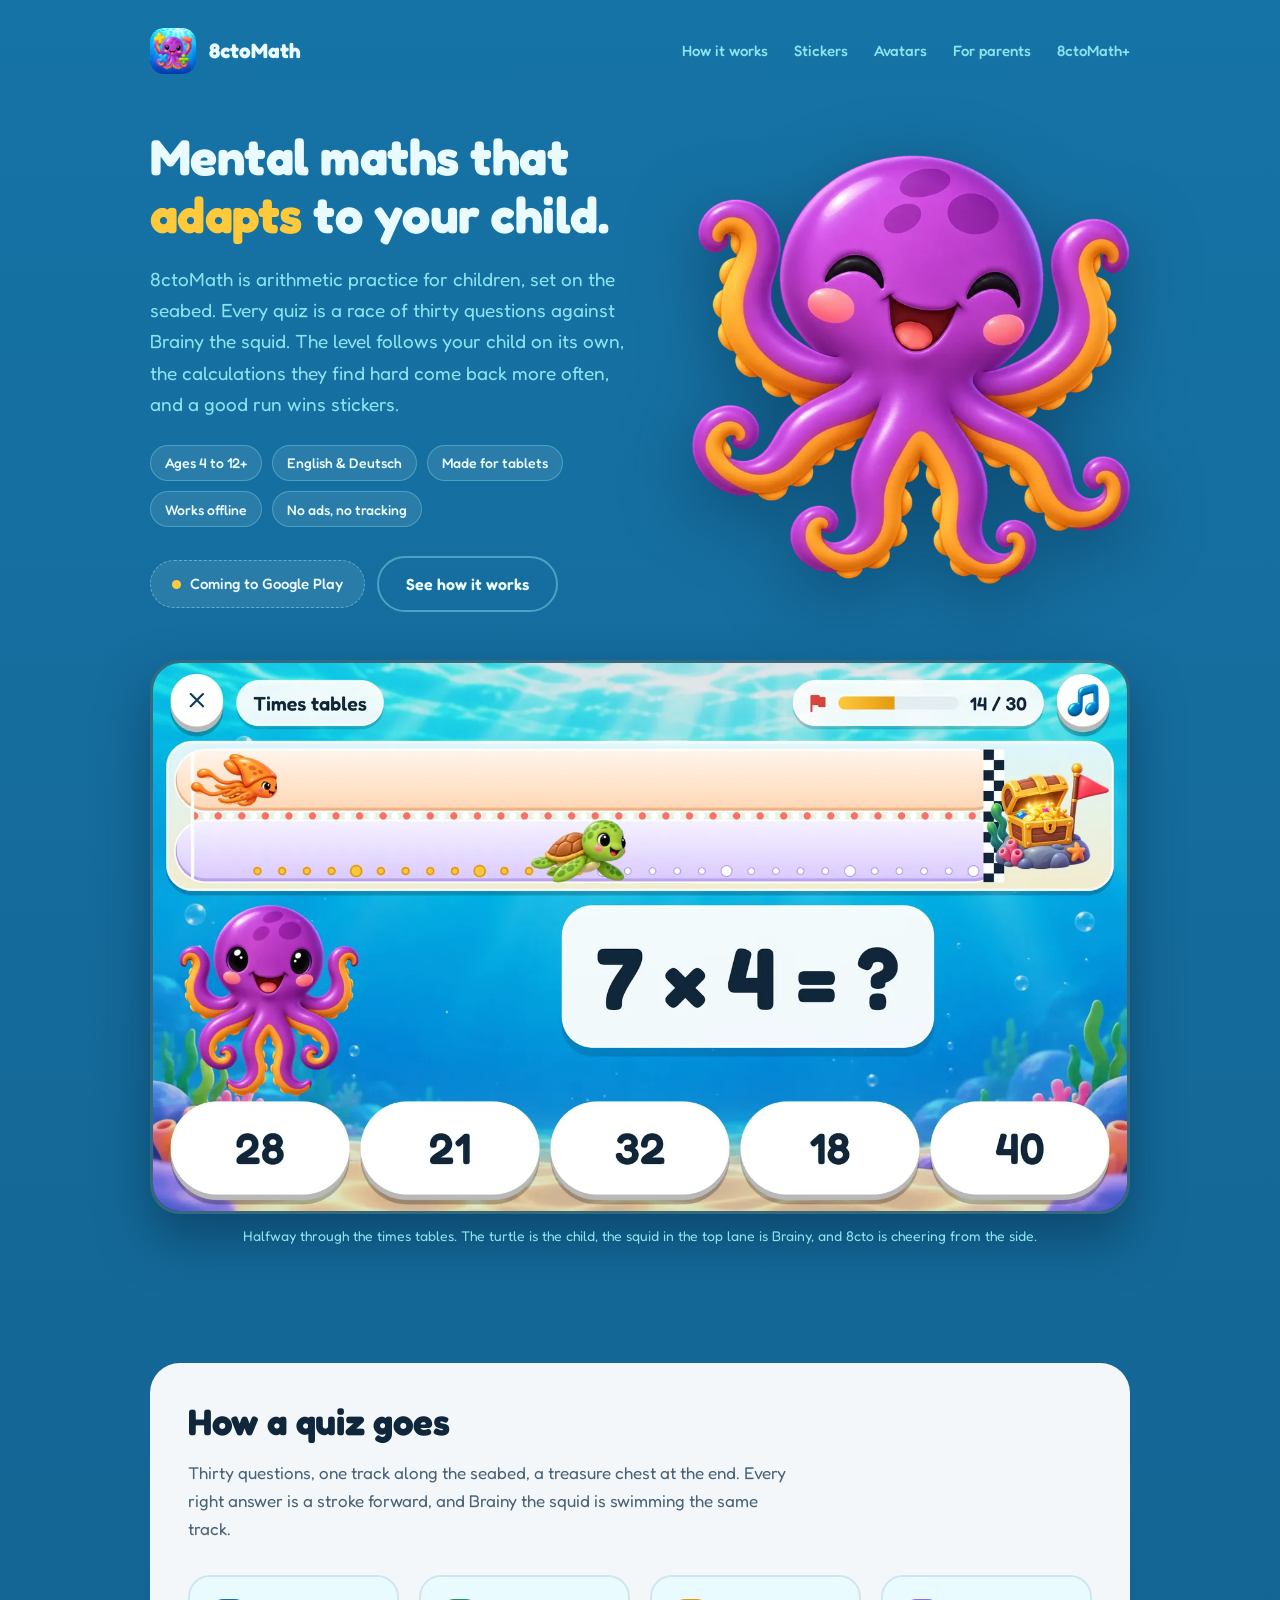
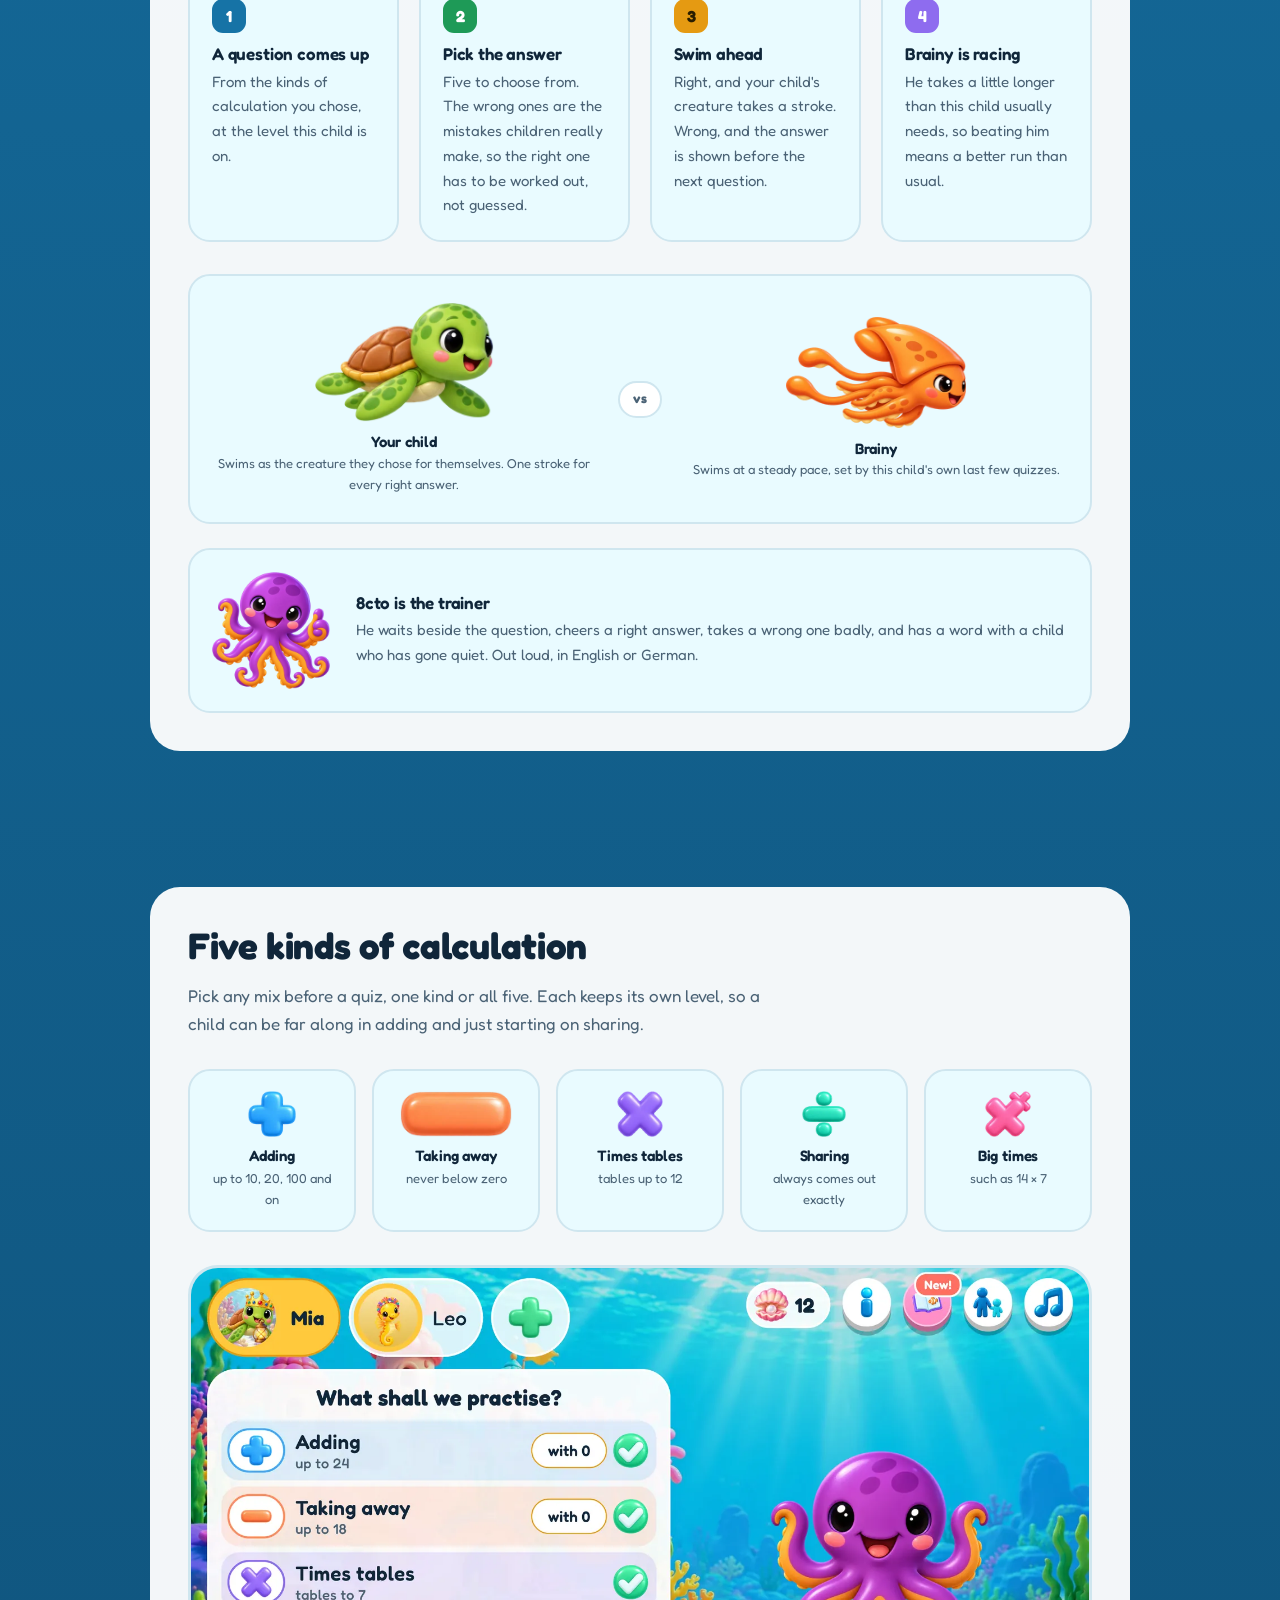
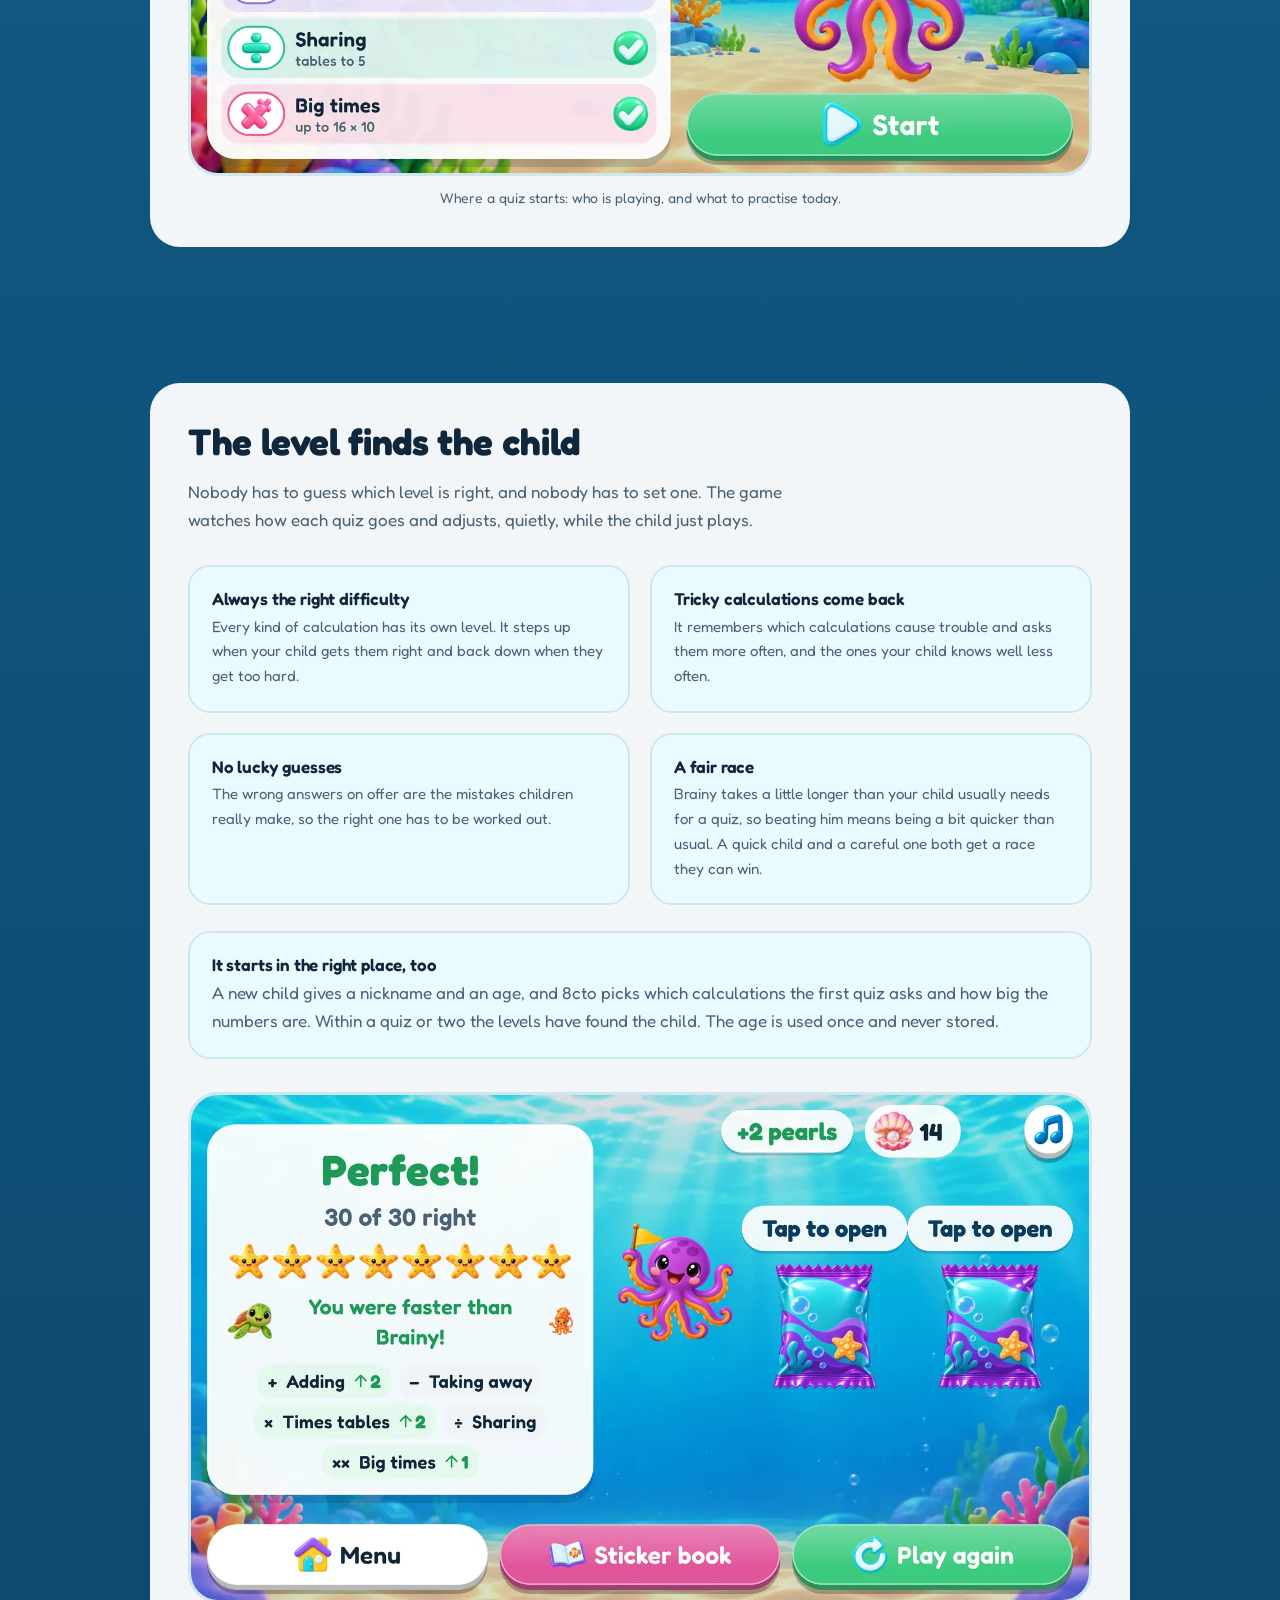
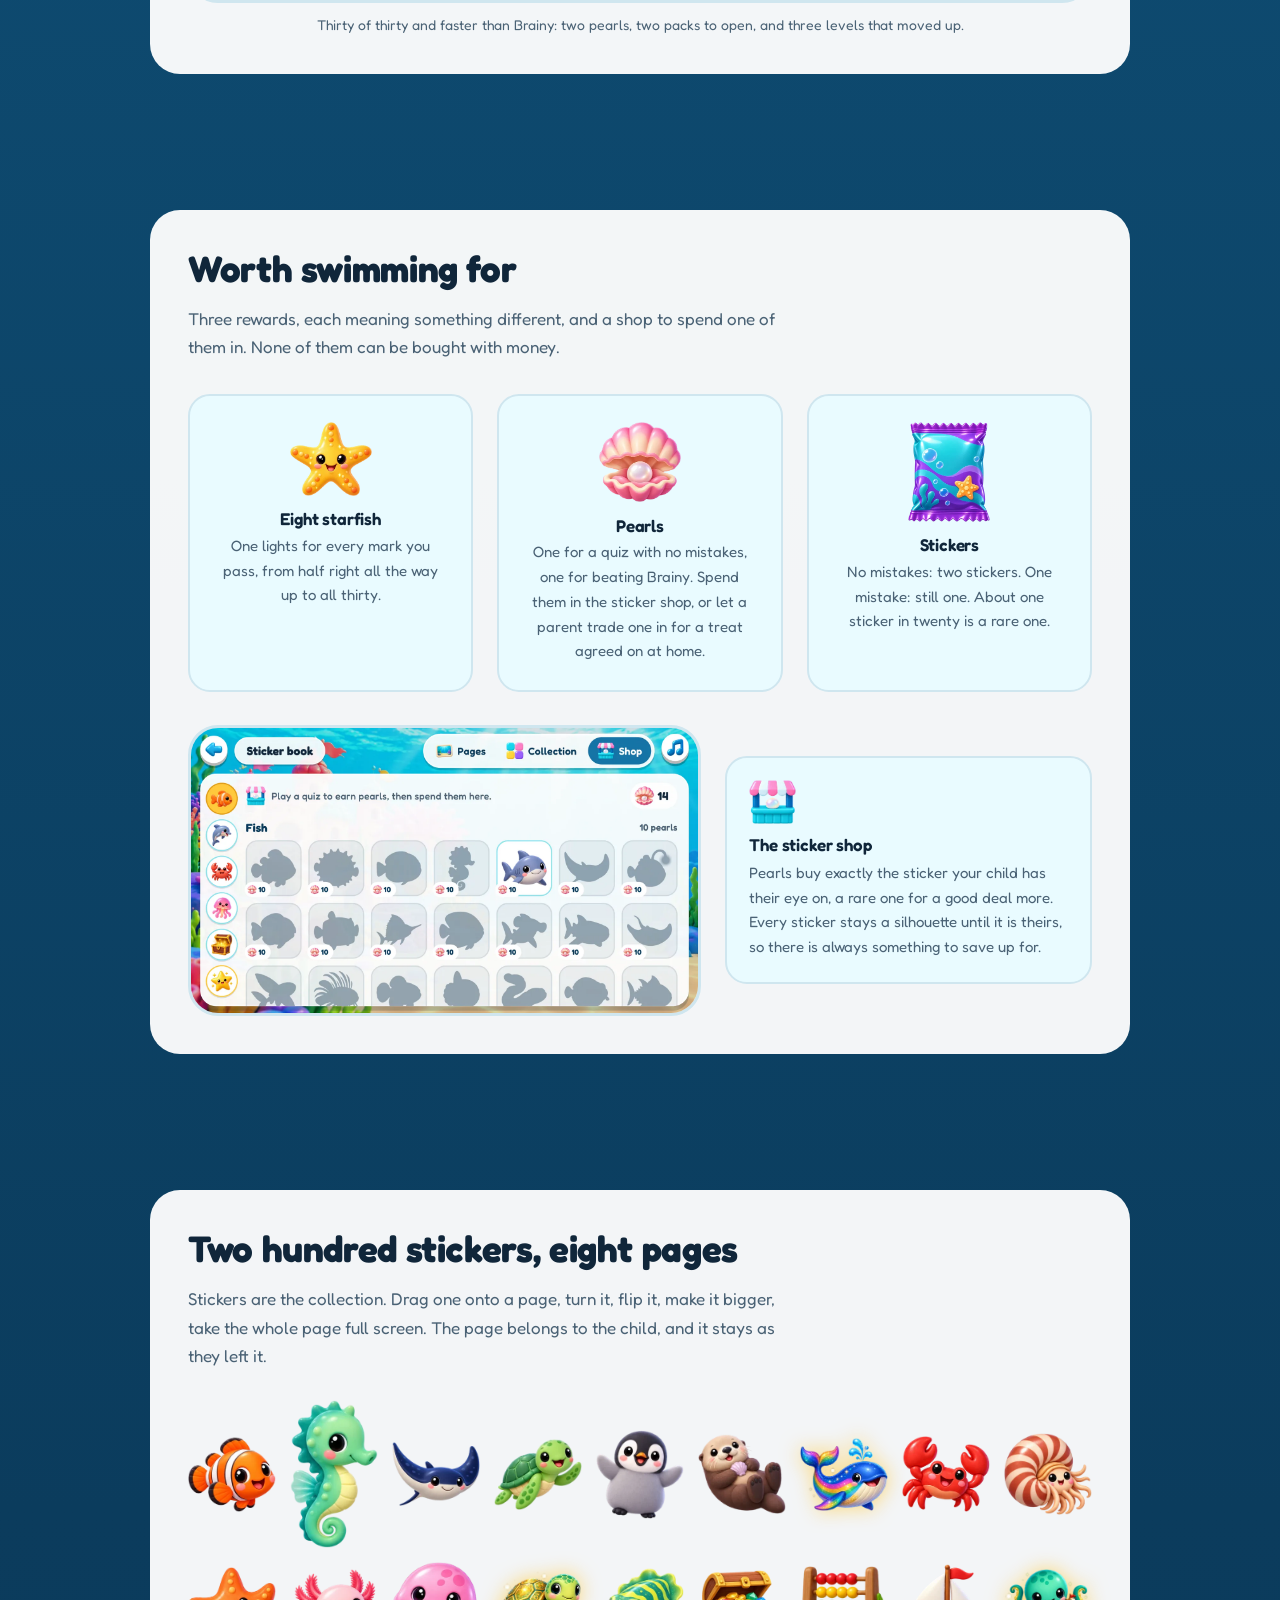
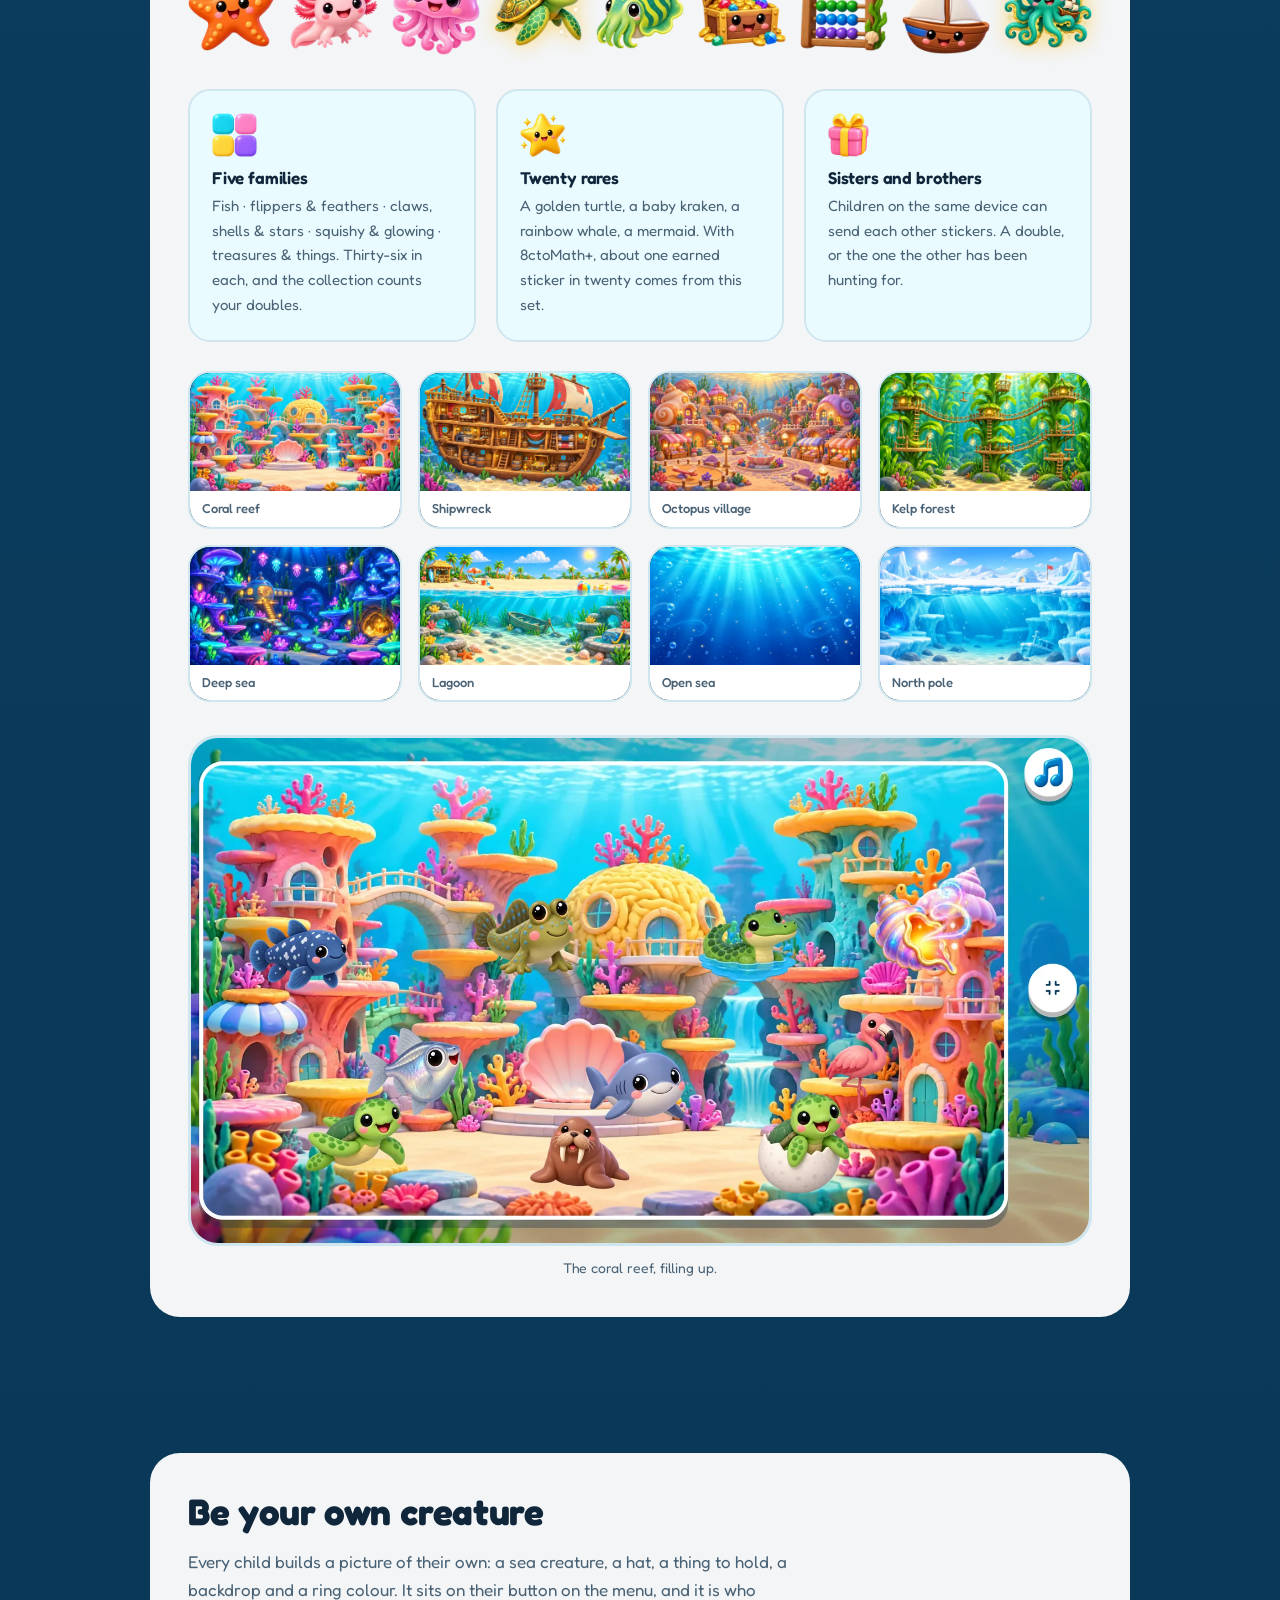
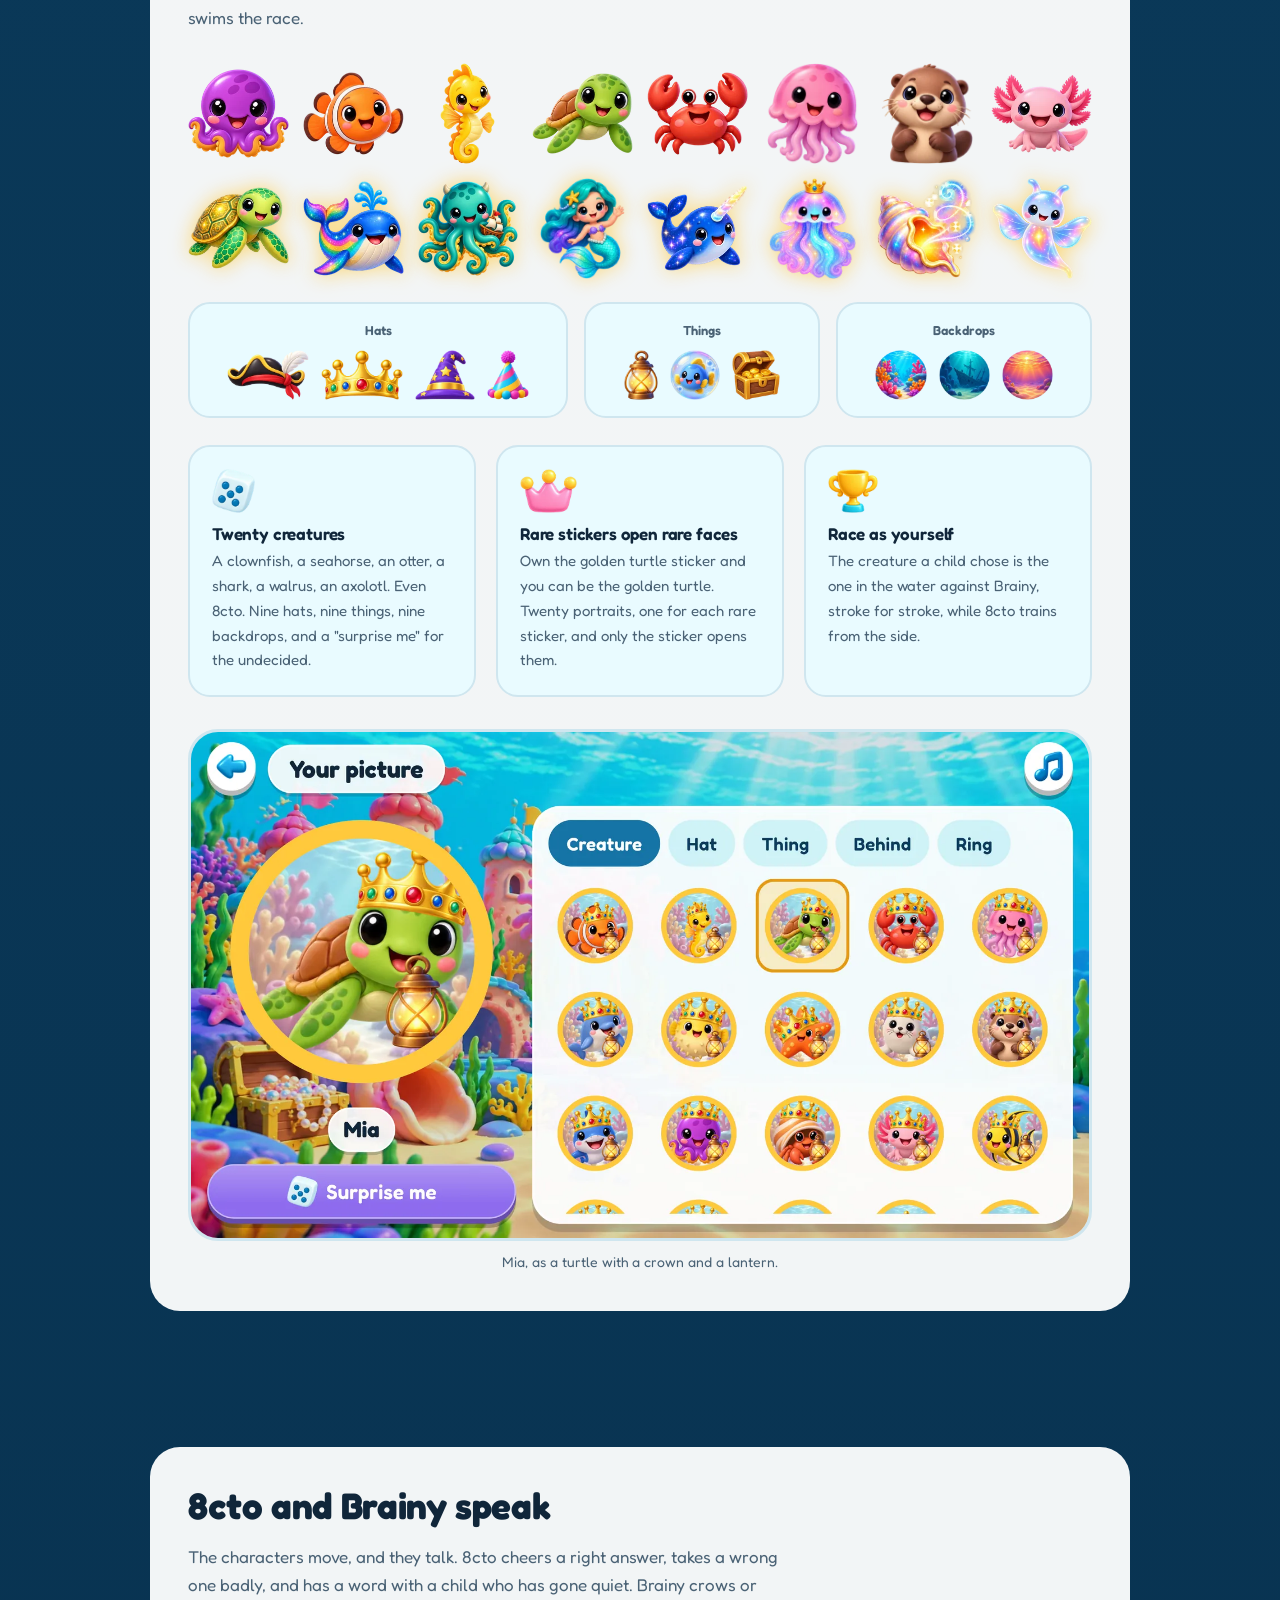
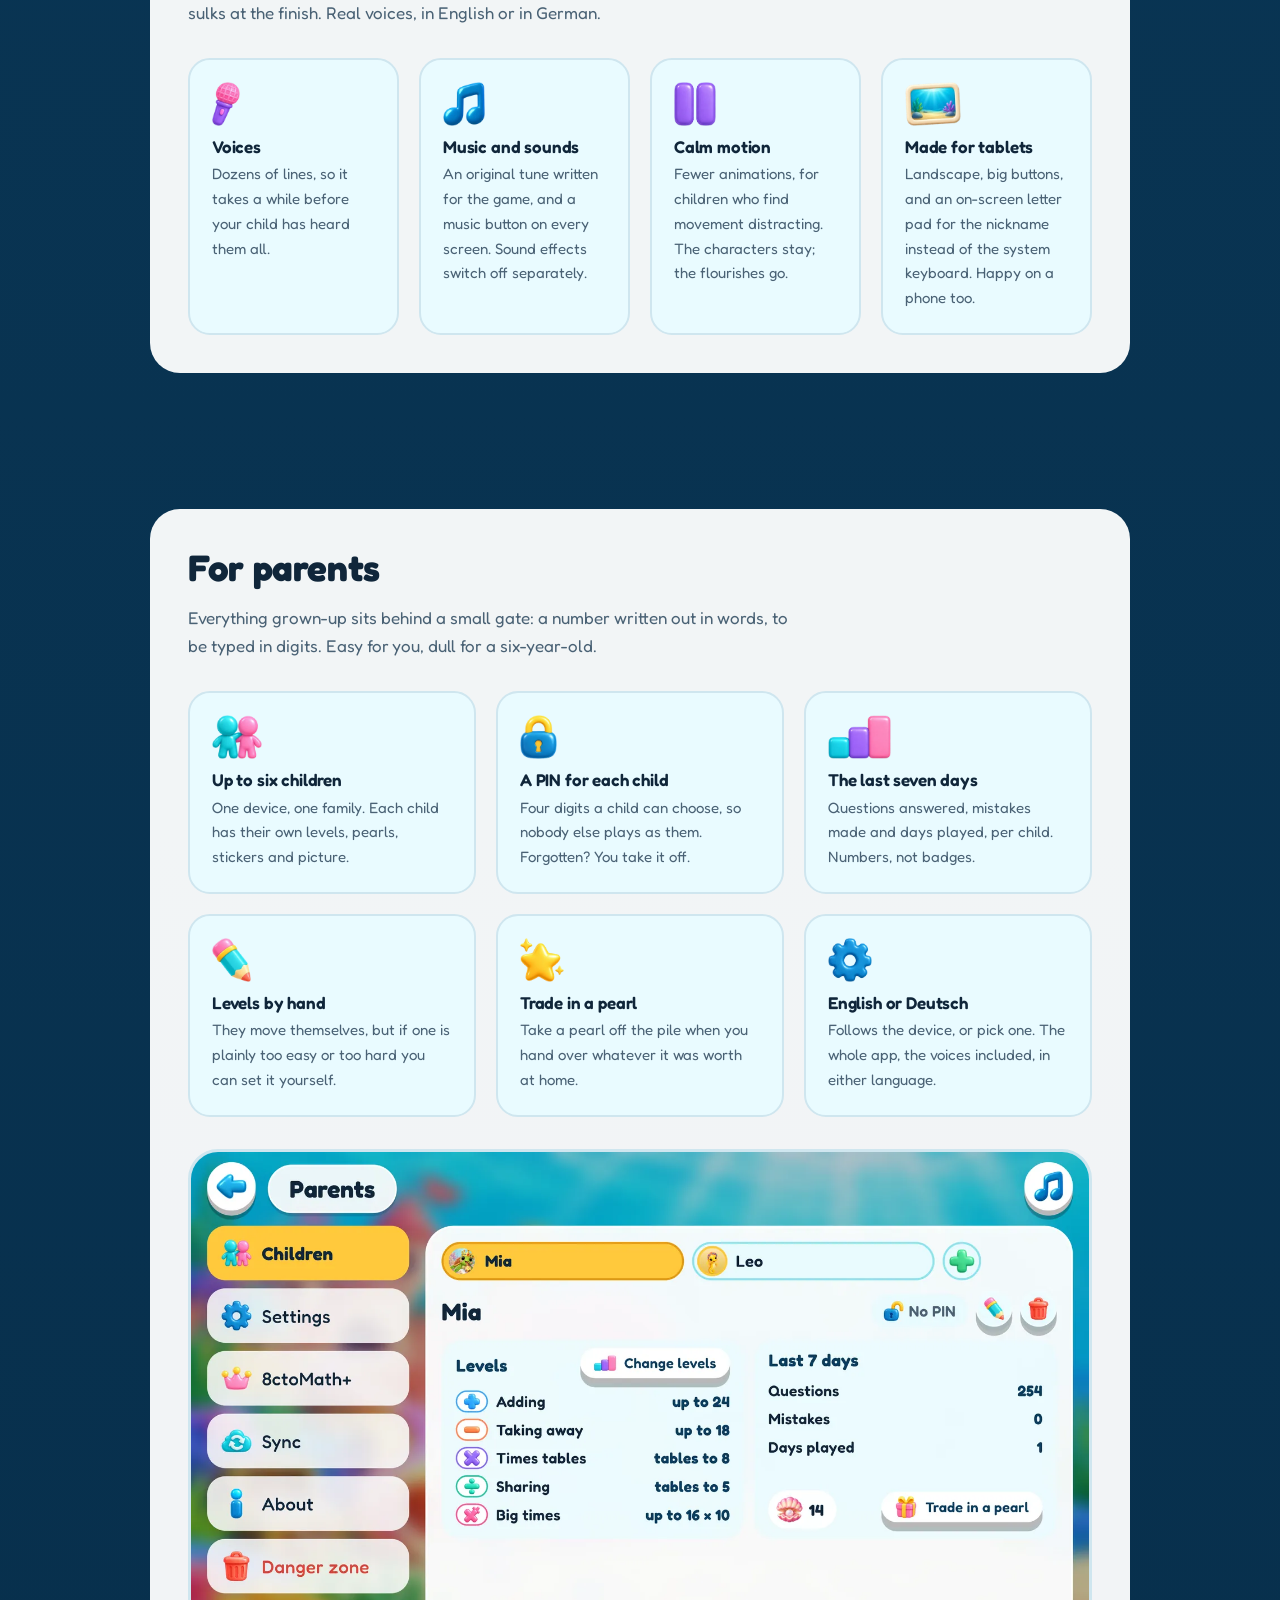
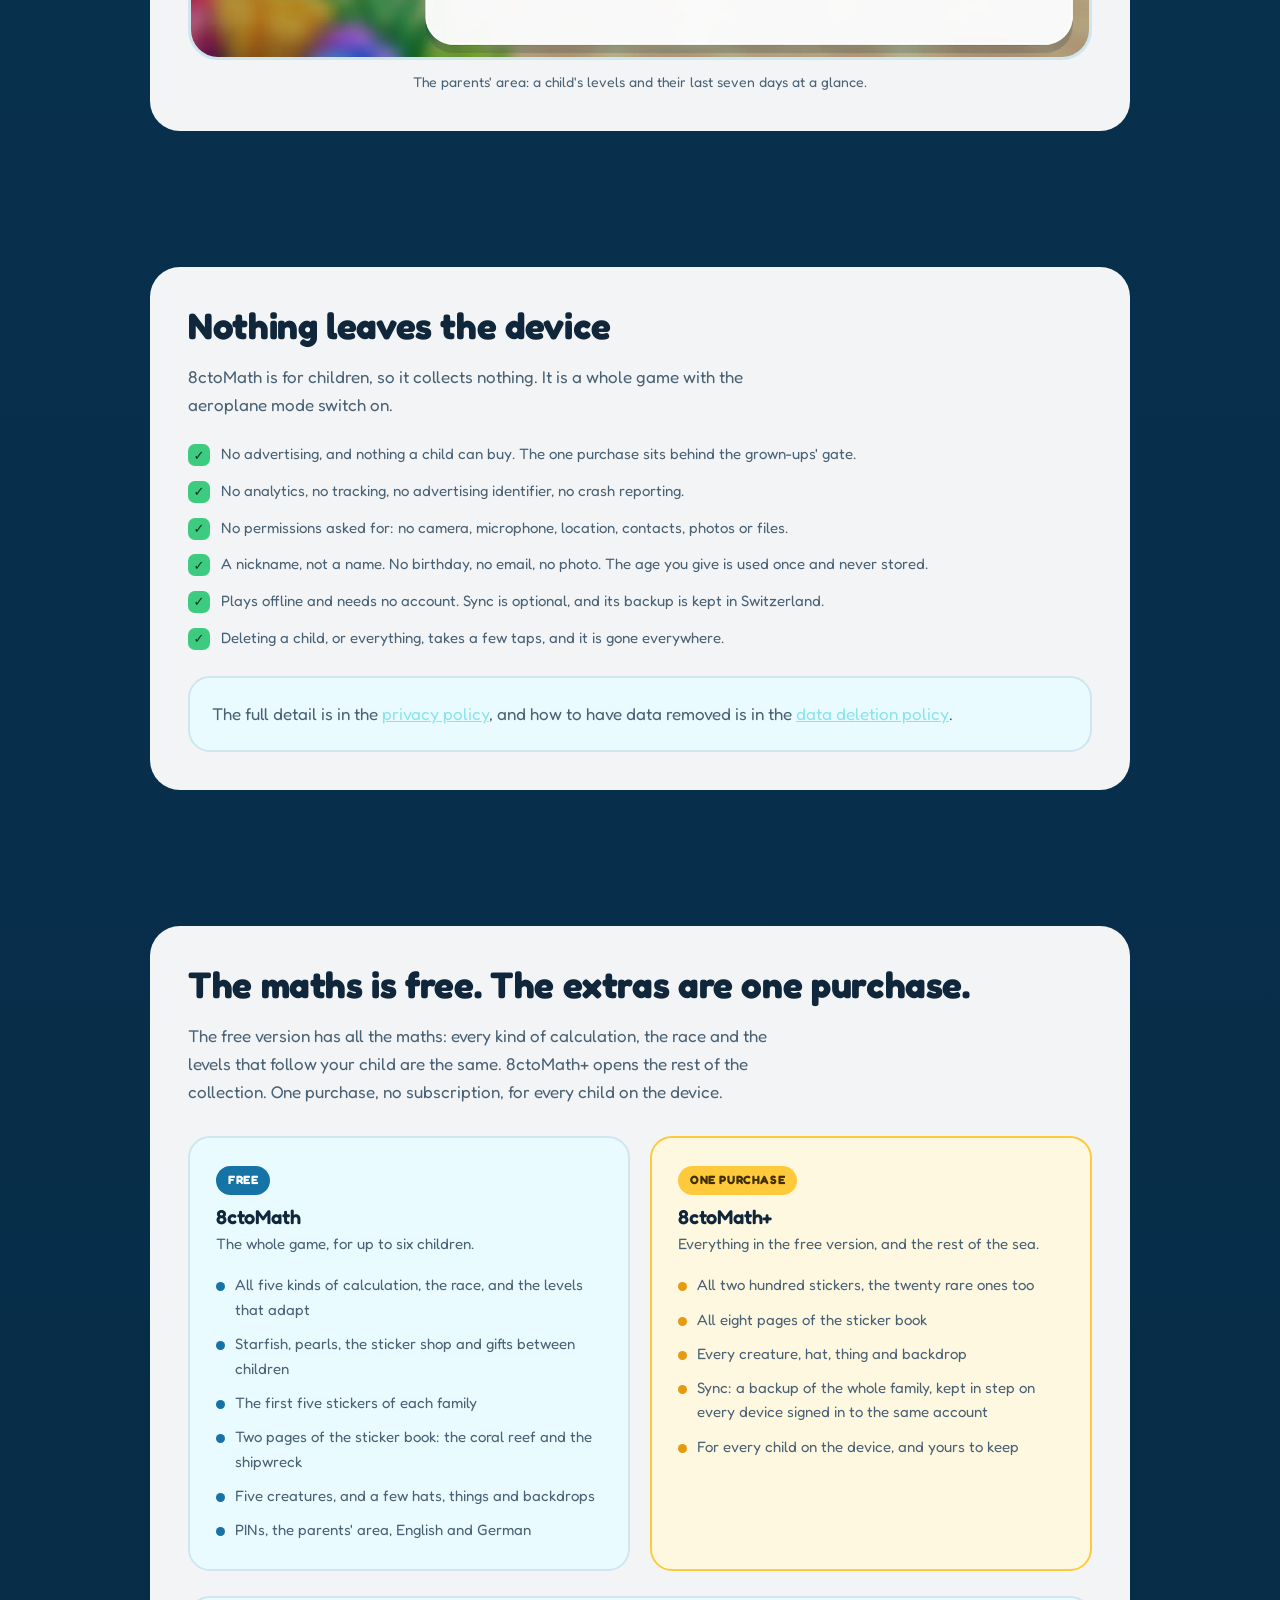
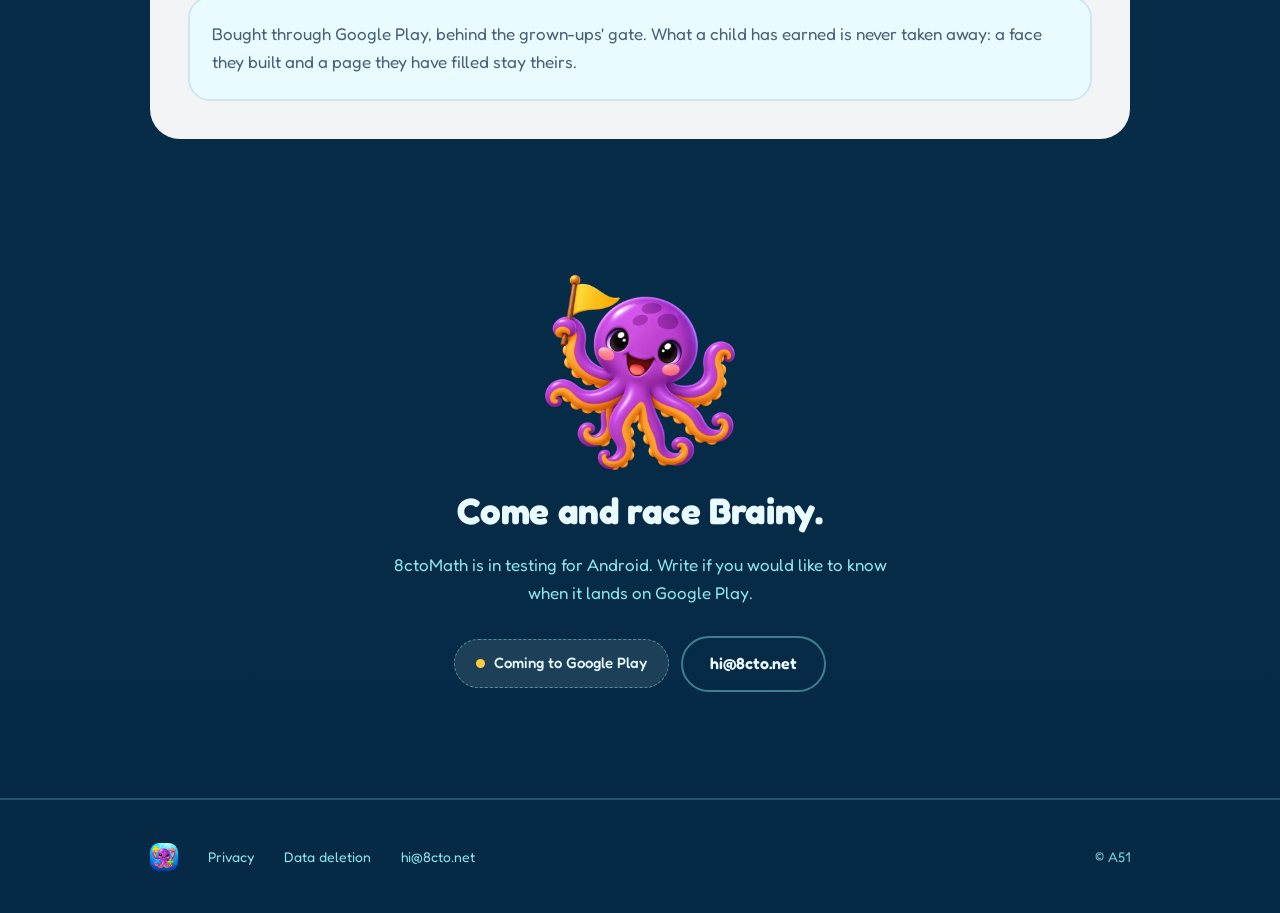
==== commit 505dd1f0: "Plus says "everything in the free version", and the avatar parts keep to their slots "Everything abo" ====
--- a/index.html
+++ b/index.html
@@ -298,13 +298,21 @@
 /* 16 faces: 8 or 4 columns come out in whole rows. */
 @media (max-width:860px){.creatures{grid-template-columns:repeat(4,1fr)}}
 
-/* Hats, things and backdrops, a few of each. */
-.parts{display:flex;flex-wrap:wrap;gap:clamp(8px,1.6vw,18px);align-items:center;justify-content:center;
-       margin-top:1.4em;background:var(--foam);border:2px solid var(--line);
-       border-radius:var(--r-tile);padding:clamp(14px,2vw,20px)}
-.parts img{height:62px;width:auto}
-.parts .sep{width:2px;height:44px;background:var(--line);border-radius:2px;margin-inline:.3em}
-@media (max-width:560px){.parts .sep{display:none}}
+/* Hats, things and backdrops, a few of each. One box per slot, sized to
+   what is in it, so a line only ever breaks between slots and never in the
+   middle of one; a box that drops to the next line stretches across it. On
+   a phone the pictures shrink until the four hats fit one line. */
+.parts{display:flex;flex-wrap:wrap;gap:clamp(10px,1.6vw,16px);margin-top:1.4em}
+.parts .slot{
+  flex:1 1 auto;text-align:center;
+  background:var(--foam);border:2px solid var(--line);
+  border-radius:var(--r-tile);padding:clamp(12px,1.8vw,16px) clamp(12px,2vw,18px);
+}
+.parts .label{display:block;font-size:.8125rem;font-weight:600;color:var(--ink-soft);margin-bottom:.6em}
+.parts .row{display:flex;flex-wrap:wrap;justify-content:center;align-items:center;gap:clamp(8px,1.2vw,12px)}
+.parts img{height:50px;width:auto}
+@media (max-width:560px){.parts img{height:40px}.parts .row{gap:8px}}
+@media (max-width:360px){.parts img{height:34px}}
 
 /* Privacy list. */
 .plist{list-style:none;margin-top:1.4em;display:grid;gap:.7em}
@@ -725,18 +733,31 @@
       </div>
 
       <div class="parts" aria-label="Some of the hats, things and backdrops">
-        <img src="img/avatar/hat-pirate.webp" alt="Pirate hat" loading="lazy">
-        <img src="img/avatar/hat-crown.webp" alt="Crown" loading="lazy">
-        <img src="img/avatar/hat-wizard.webp" alt="Wizard's hat" loading="lazy">
-        <img src="img/avatar/hat-party.webp" alt="Party hat" loading="lazy">
-        <span class="sep"></span>
-        <img src="img/avatar/item-lantern.webp" alt="Lantern" loading="lazy">
-        <img src="img/avatar/item-pet-fish.webp" alt="Pet fish in a bubble" loading="lazy">
-        <img src="img/avatar/item-treasure.webp" alt="Treasure chest" loading="lazy">
-        <span class="sep"></span>
-        <img src="img/avatar/backdrop-reef.webp" alt="Reef backdrop" loading="lazy">
-        <img src="img/avatar/backdrop-shipwreck.webp" alt="Shipwreck backdrop" loading="lazy">
-        <img src="img/avatar/backdrop-sunset.webp" alt="Sunset backdrop" loading="lazy">
+        <div class="slot">
+          <span class="label">Hats</span>
+          <div class="row">
+            <img src="img/avatar/hat-pirate.webp" alt="Pirate hat" loading="lazy">
+            <img src="img/avatar/hat-crown.webp" alt="Crown" loading="lazy">
+            <img src="img/avatar/hat-wizard.webp" alt="Wizard's hat" loading="lazy">
+            <img src="img/avatar/hat-party.webp" alt="Party hat" loading="lazy">
+          </div>
+        </div>
+        <div class="slot">
+          <span class="label">Things</span>
+          <div class="row">
+            <img src="img/avatar/item-lantern.webp" alt="Lantern" loading="lazy">
+            <img src="img/avatar/item-pet-fish.webp" alt="Pet fish in a bubble" loading="lazy">
+            <img src="img/avatar/item-treasure.webp" alt="Treasure chest" loading="lazy">
+          </div>
+        </div>
+        <div class="slot">
+          <span class="label">Backdrops</span>
+          <div class="row">
+            <img src="img/avatar/backdrop-reef.webp" alt="Reef backdrop" loading="lazy">
+            <img src="img/avatar/backdrop-shipwreck.webp" alt="Shipwreck backdrop" loading="lazy">
+            <img src="img/avatar/backdrop-sunset.webp" alt="Sunset backdrop" loading="lazy">
+          </div>
+        </div>
       </div>
 
       <div class="grid g3" style="margin-top:1.6em">
@@ -914,7 +935,7 @@
         <div class="plan plus">
           <span class="tag">One purchase</span>
           <h3>8ctoMath+</h3>
-          <p>Everything above, and the rest of the sea.</p>
+          <p>Everything in the free version, and the rest of the sea.</p>
           <ul>
             <li>All two hundred stickers, the twenty rare ones too</li>
             <li>All eight pages of the sticker book</li>
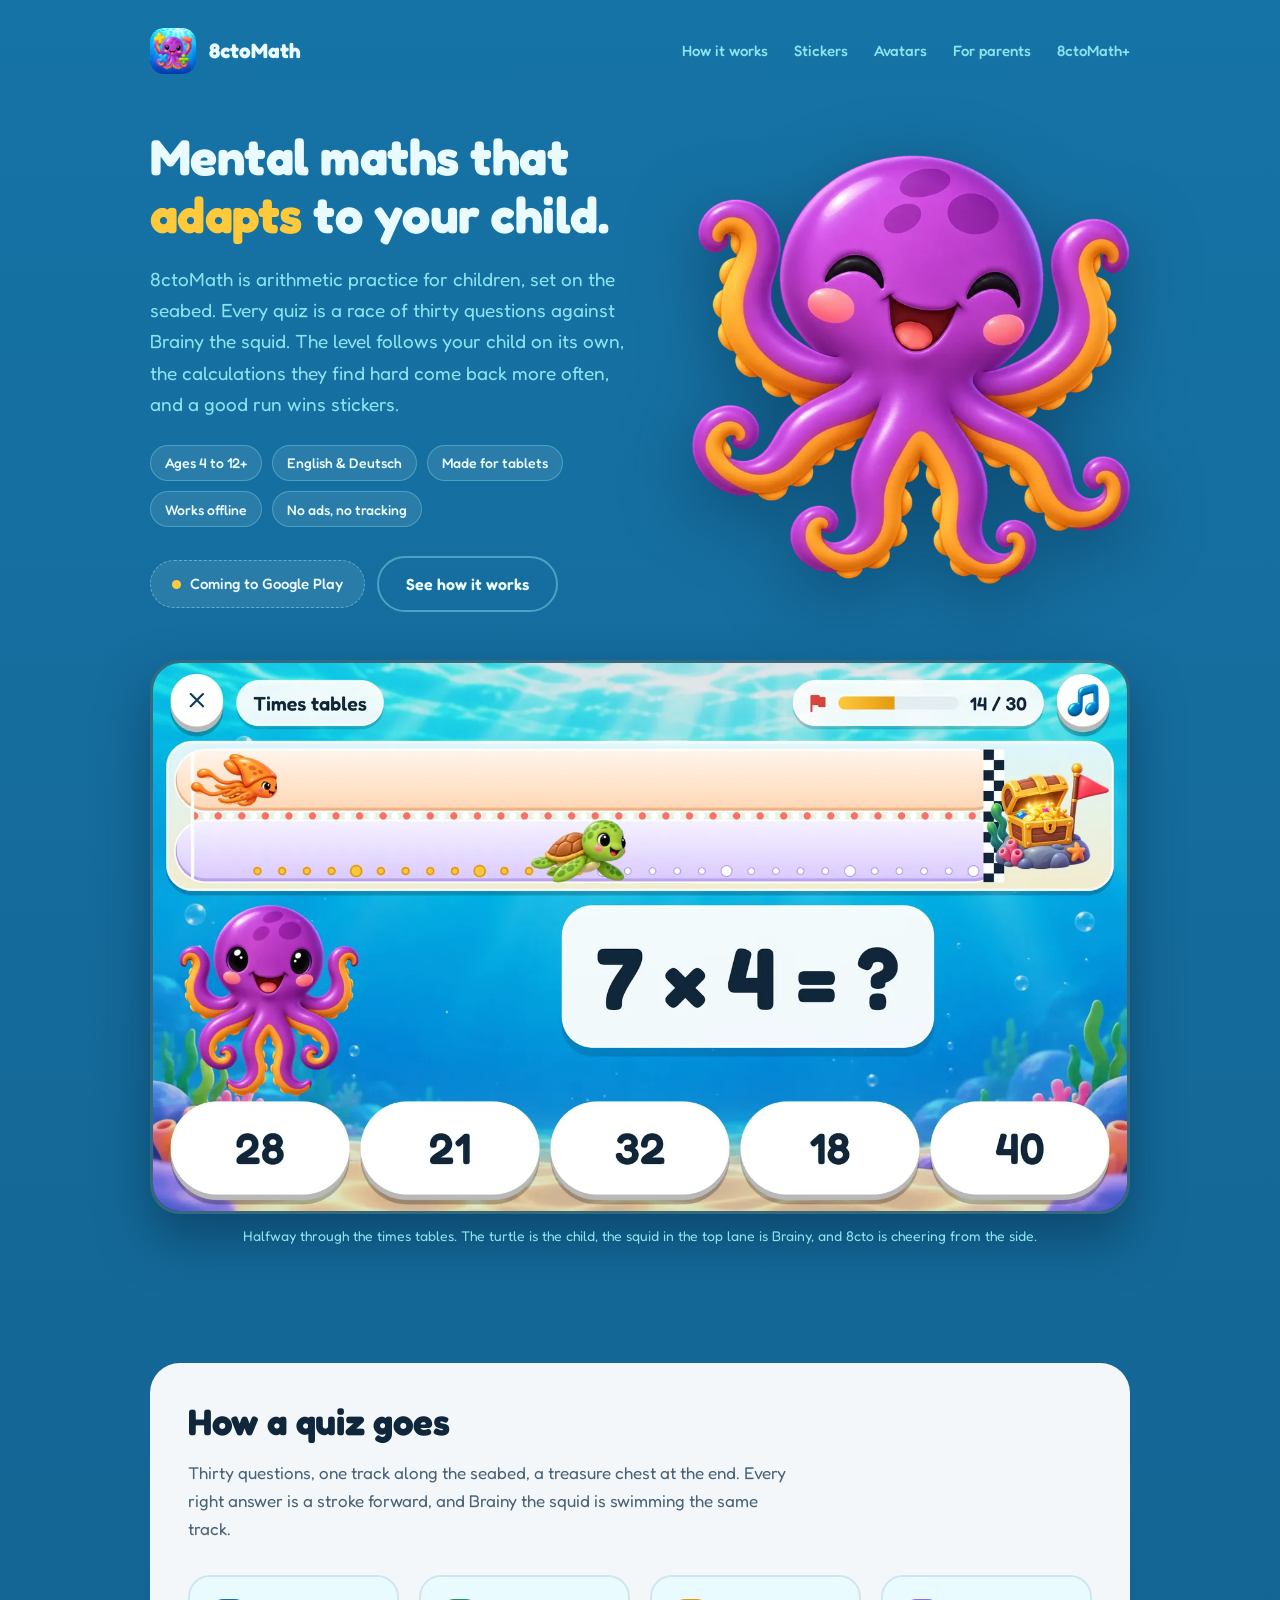
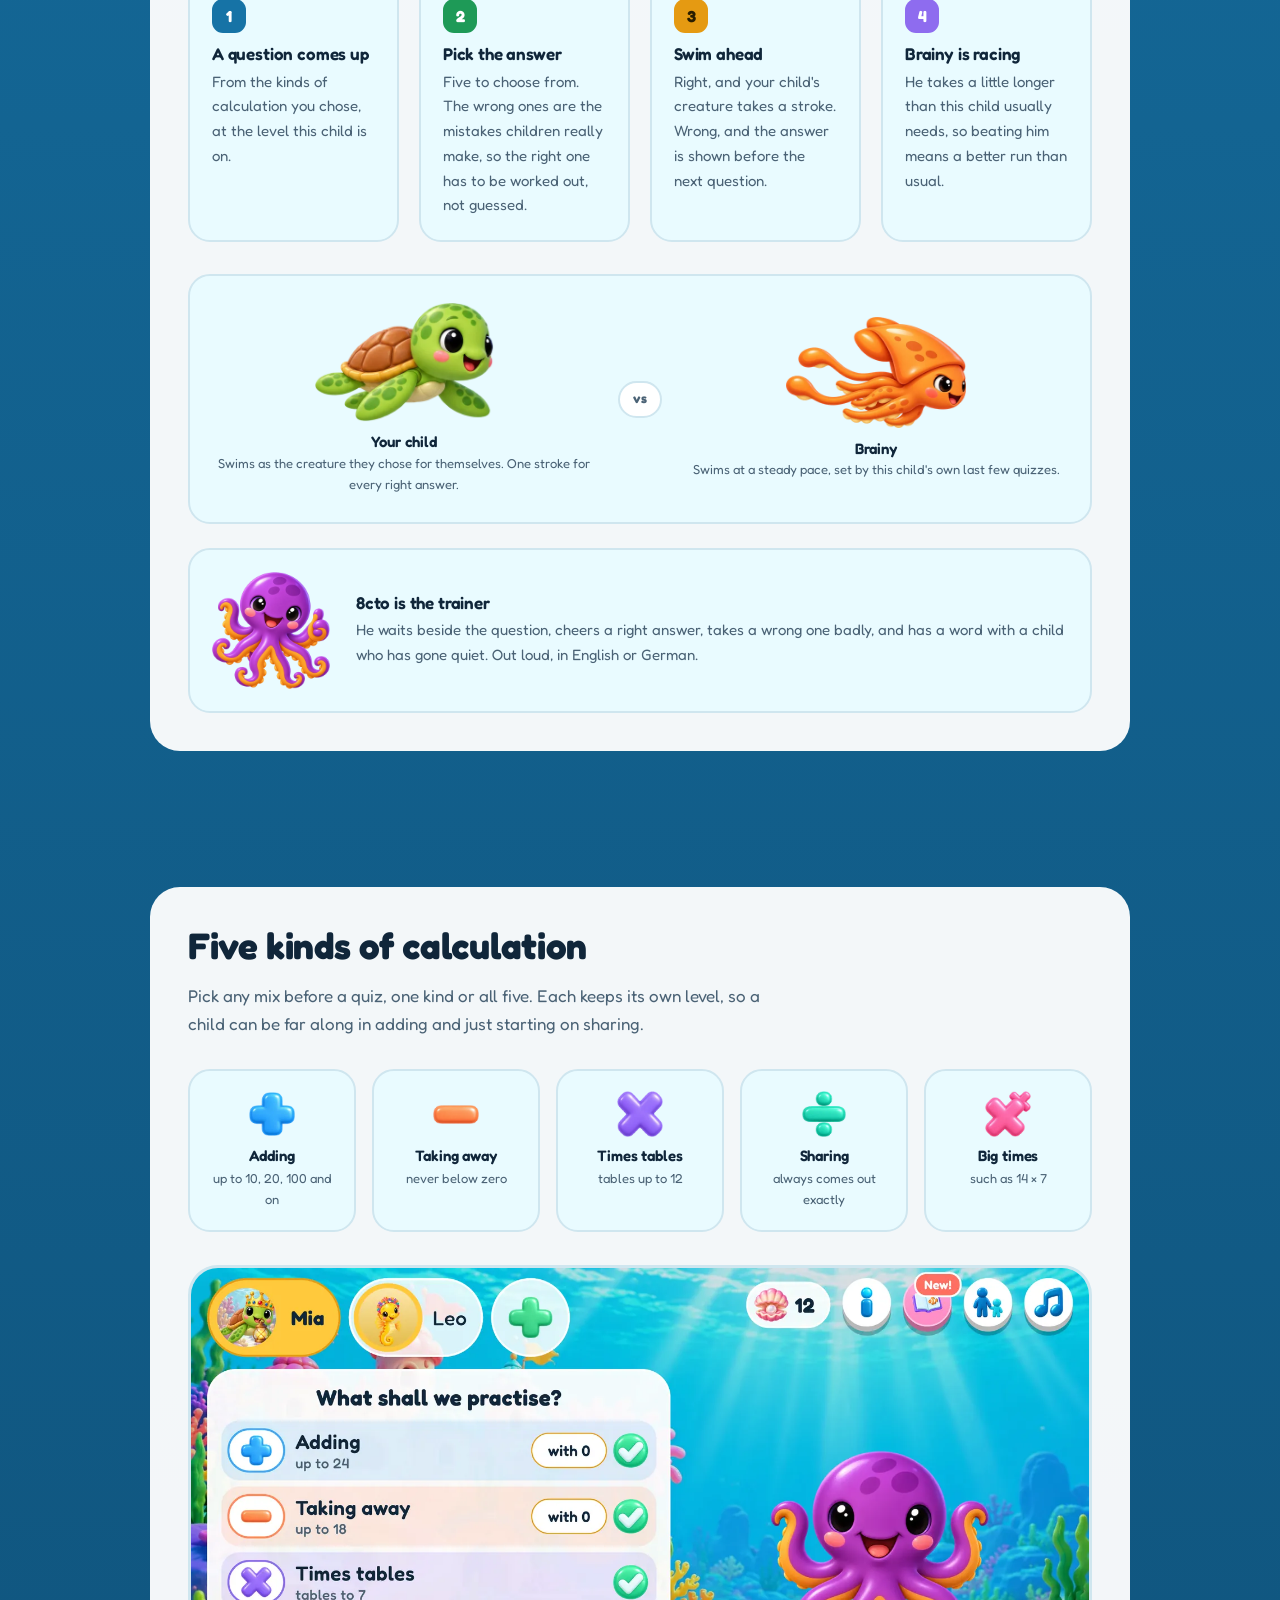
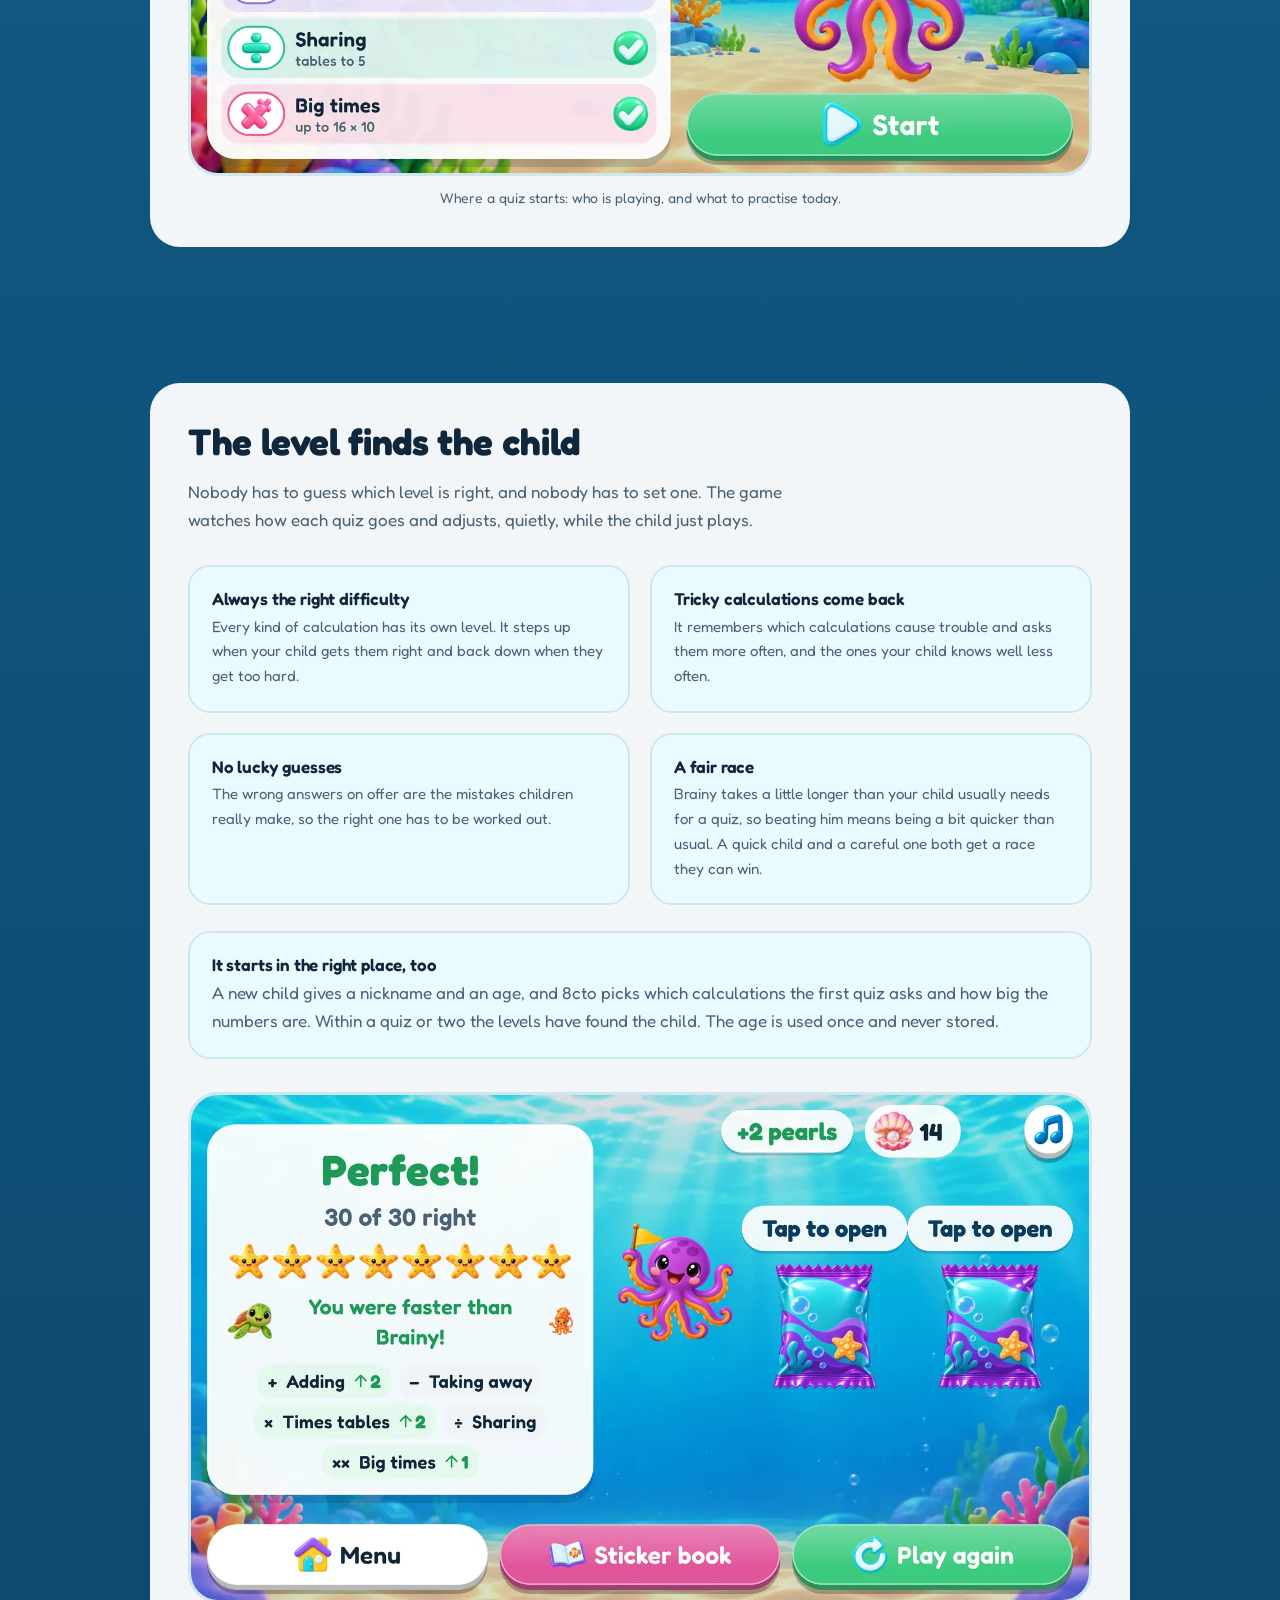
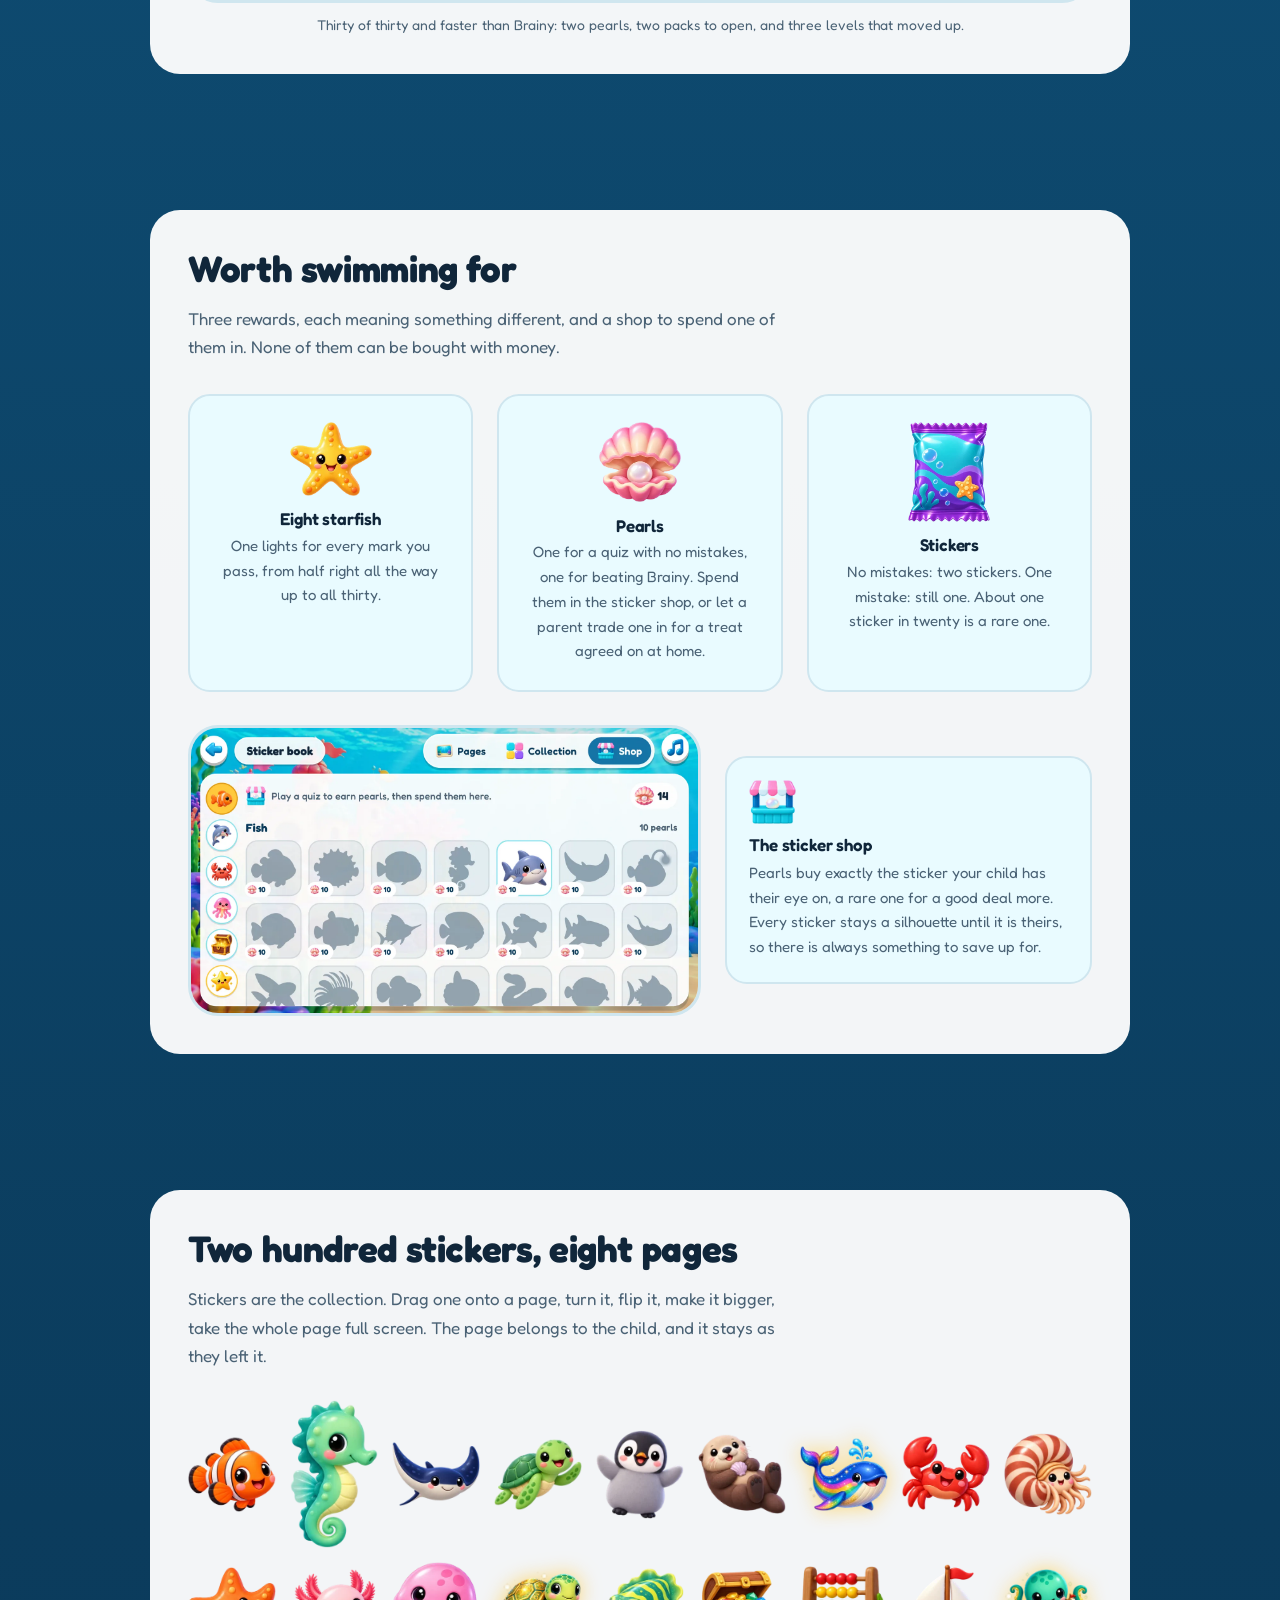
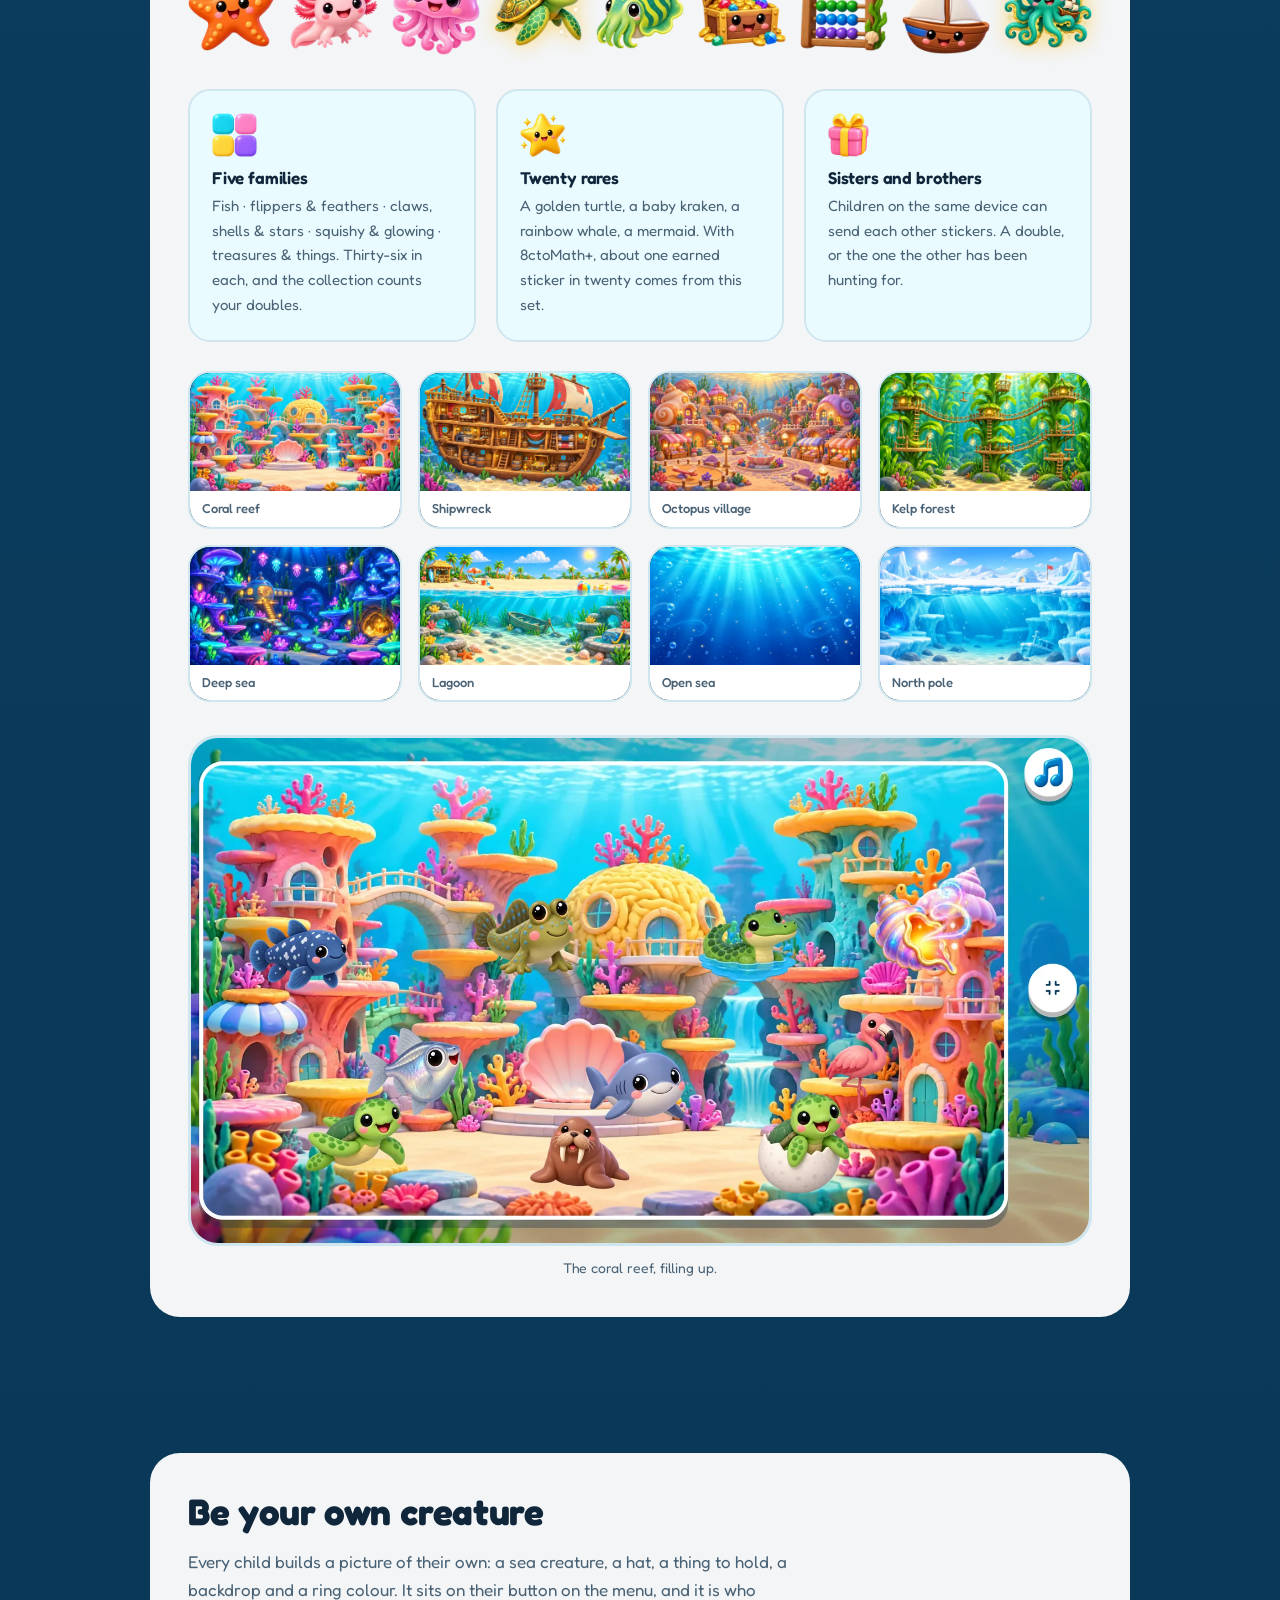
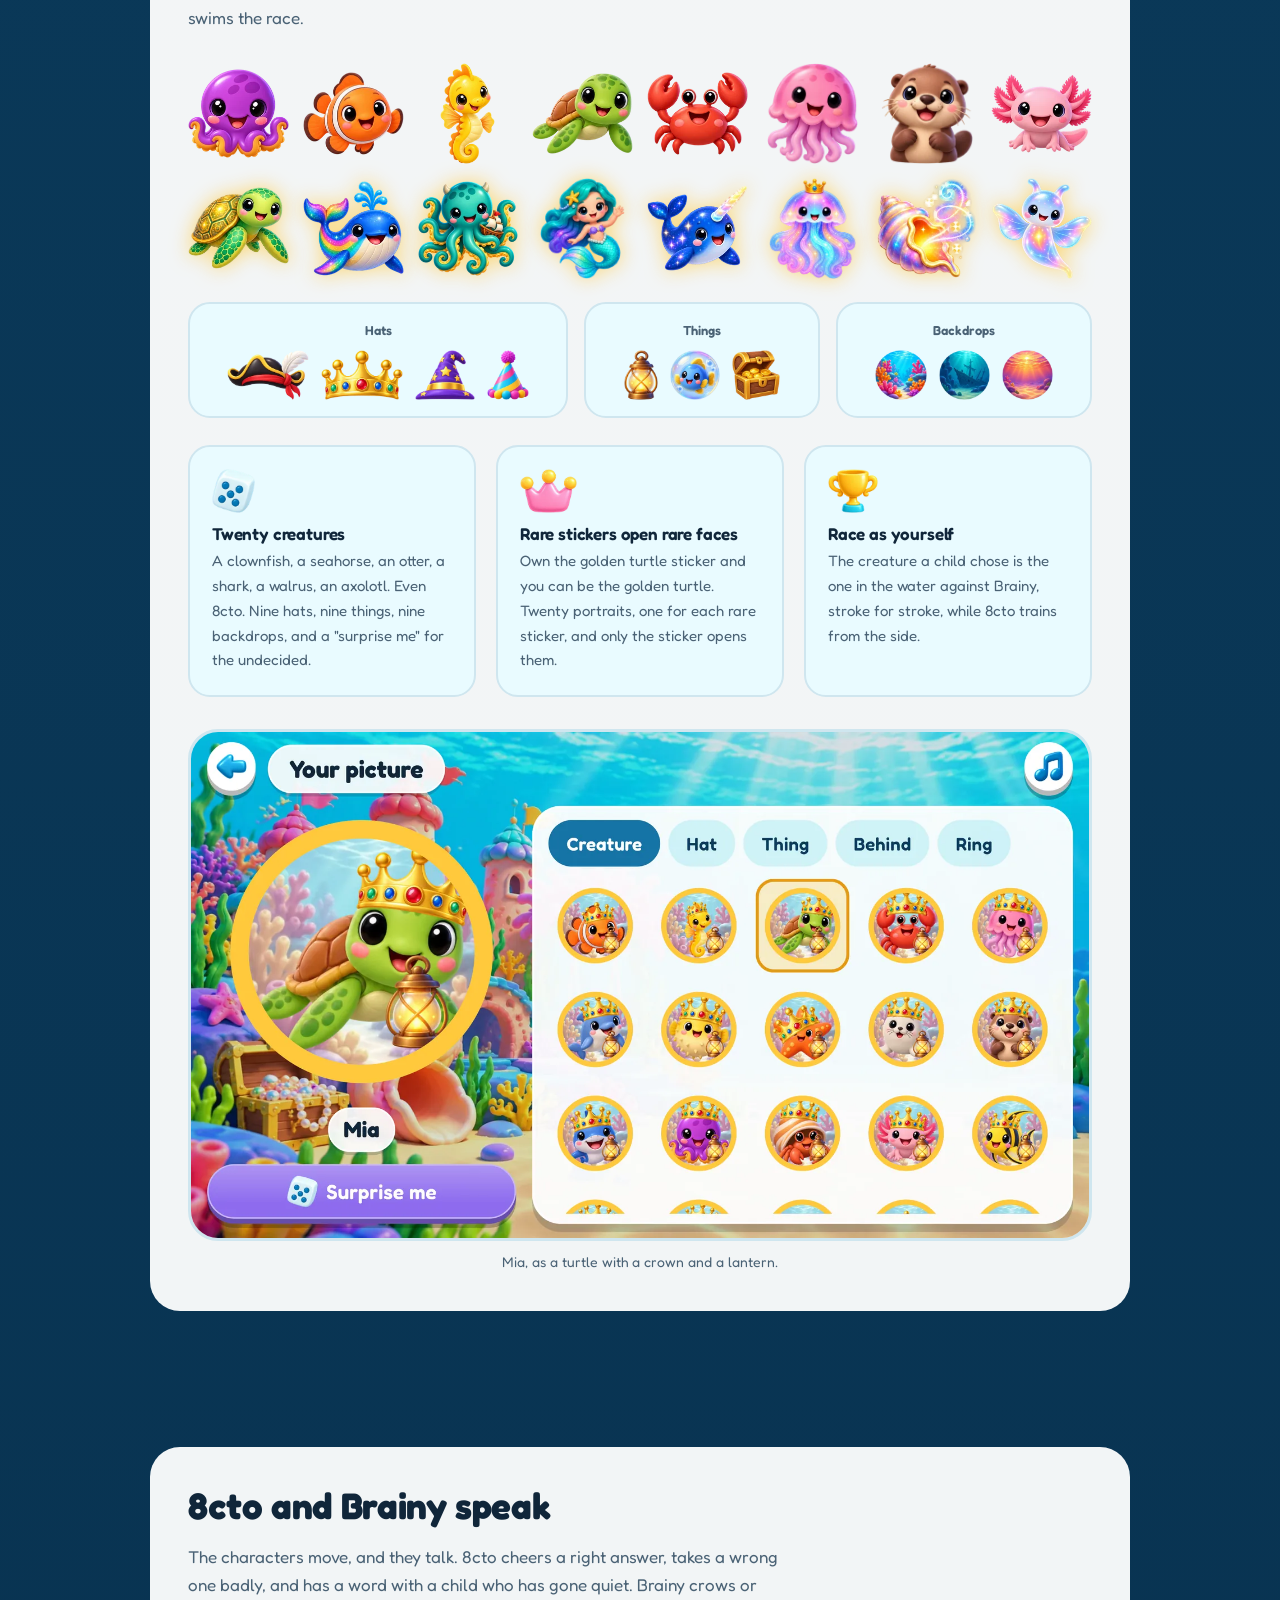
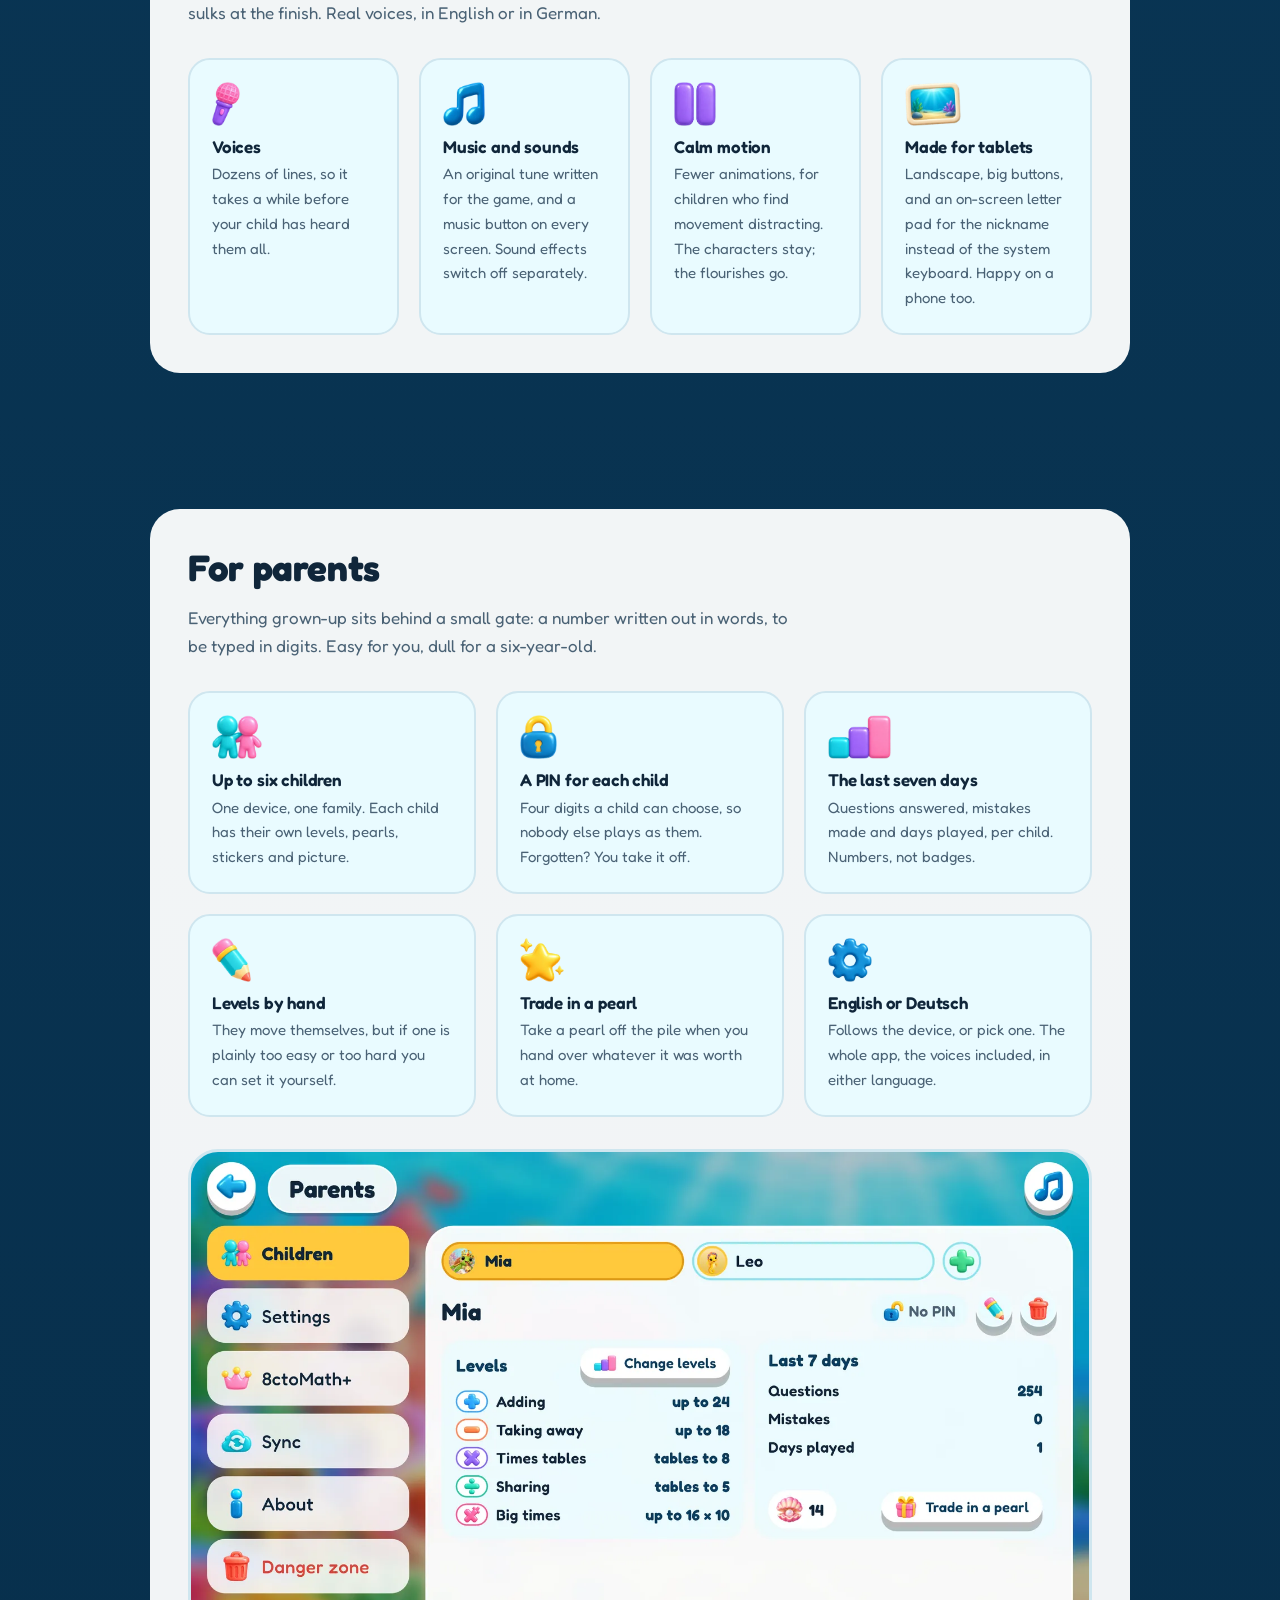
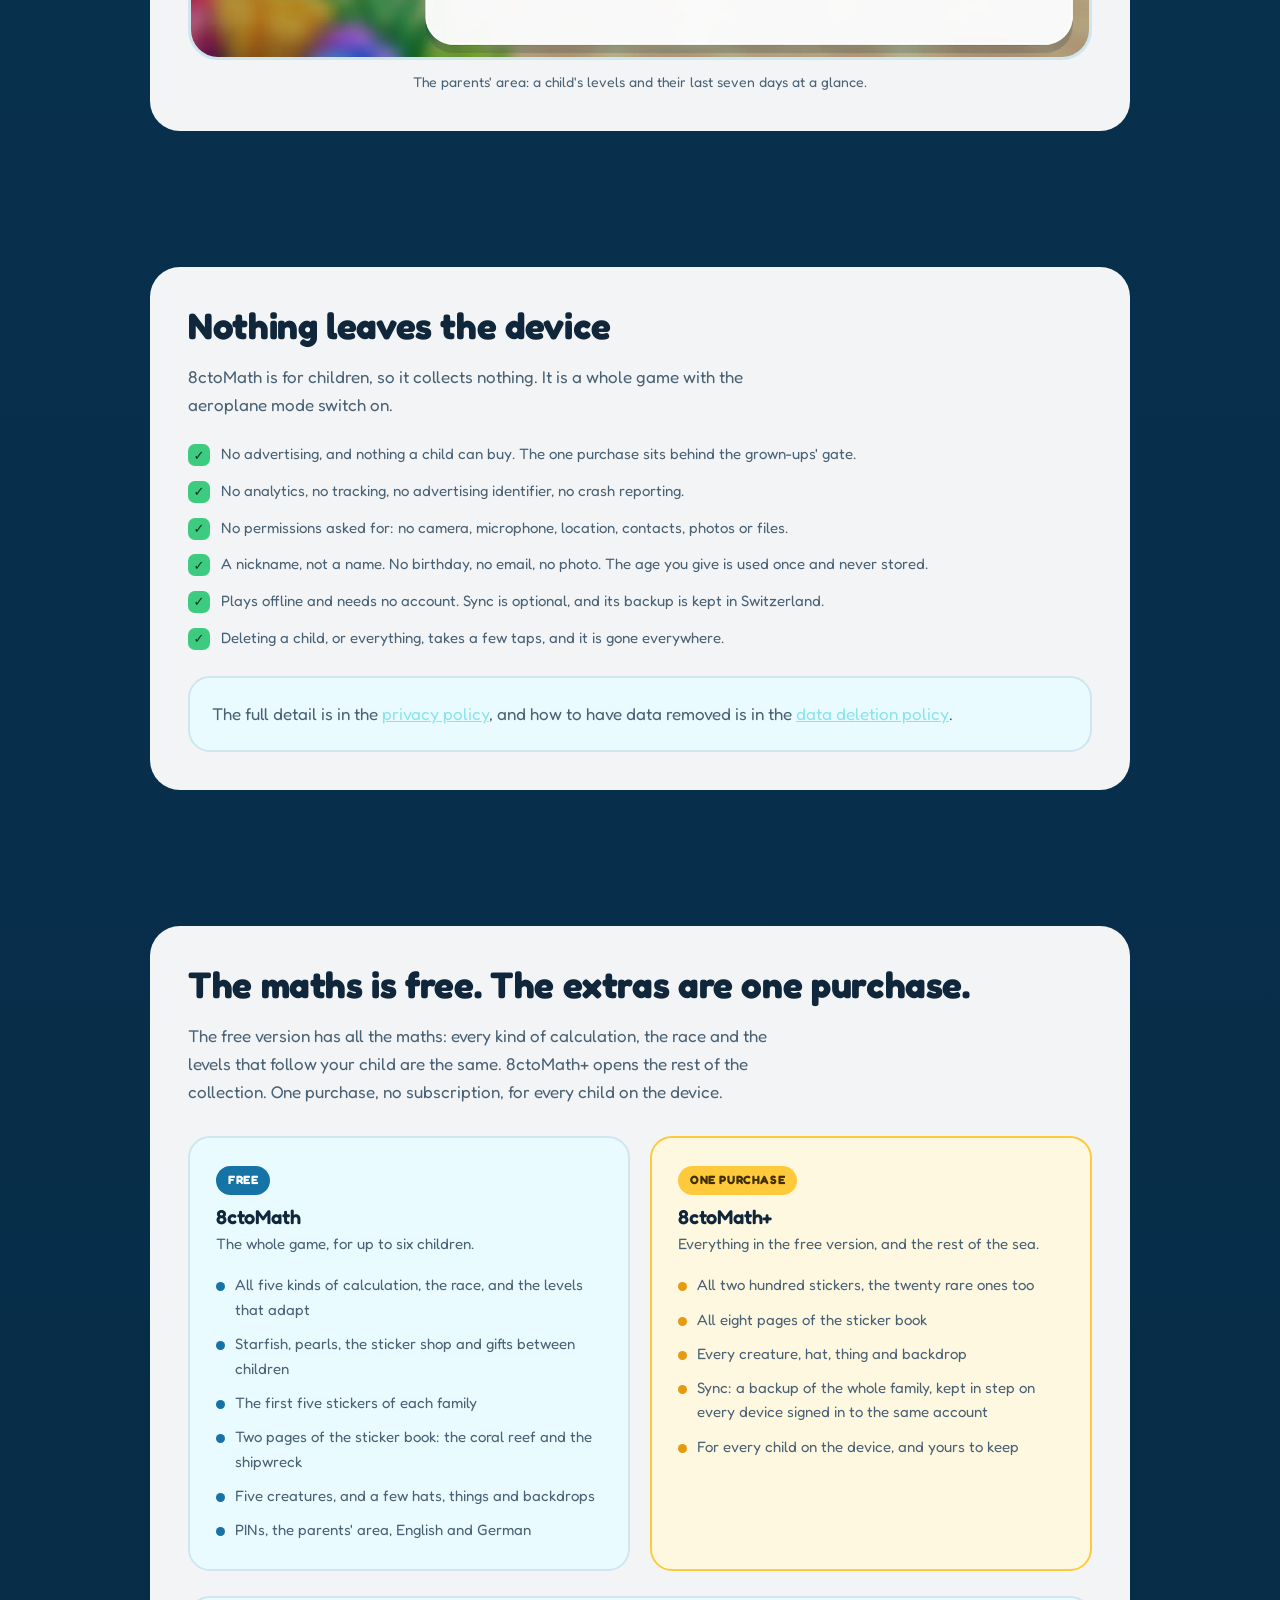
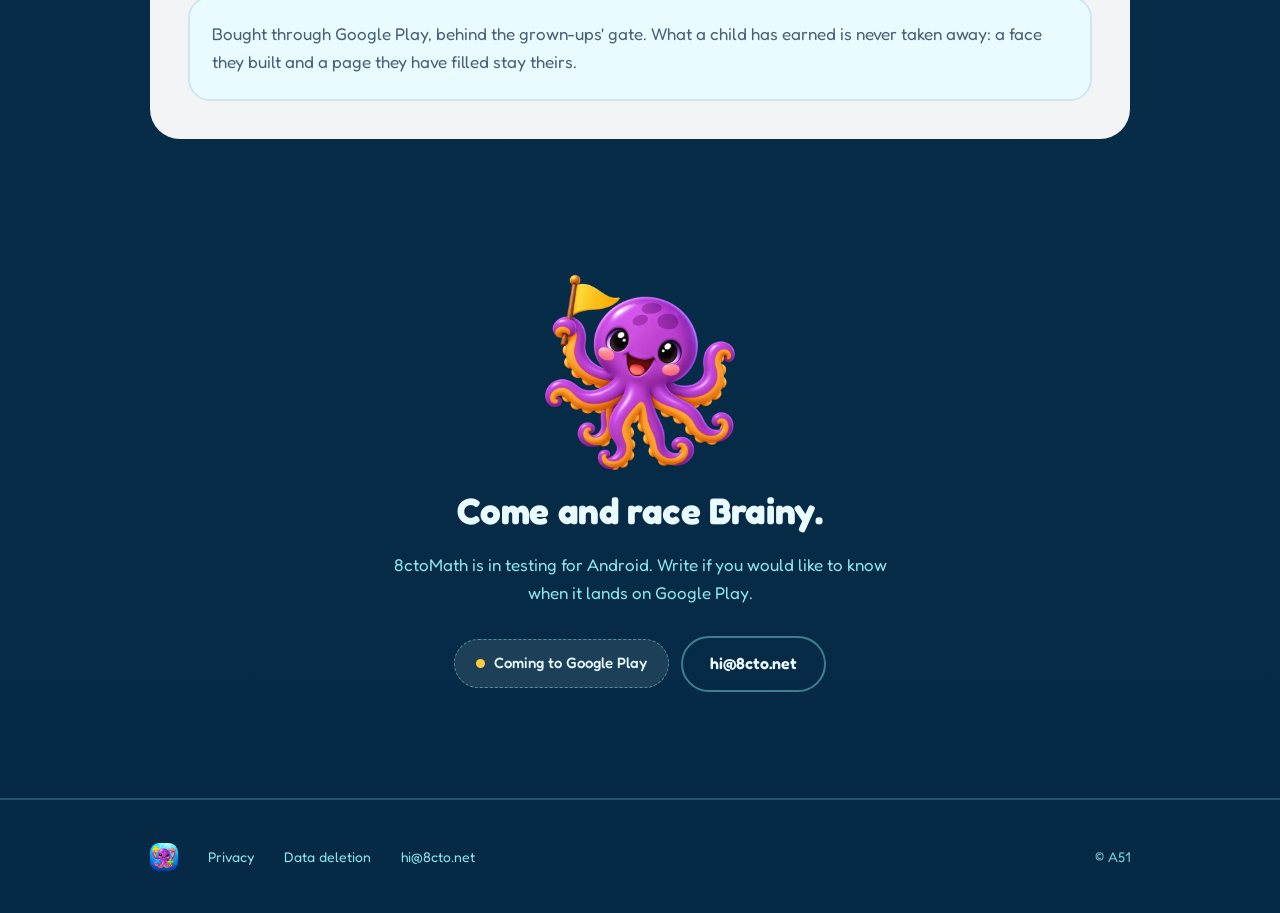
==== commit 2ed9792a: "The five operation icons share one square The minus is a flat, wide glyph; sized by height it came o" ====
--- a/index.html
+++ b/index.html
@@ -213,7 +213,9 @@
   background:var(--foam);border:2px solid var(--line);border-radius:var(--r-tile);
   padding:clamp(14px,2vw,20px);text-align:center;
 }
-.op img{height:46px;width:auto;margin:0 auto .6em}
+/* Boxed square rather than sized by height: the minus is a flat, wide glyph
+   and would come out twice the width of the others otherwise. */
+.op img{width:46px;height:46px;object-fit:contain;margin:0 auto .6em}
 .op h3{font-size:.9375rem;margin-bottom:.2em}
 .op p{font-size:.8125rem;margin:0;color:var(--ink-soft)}
 
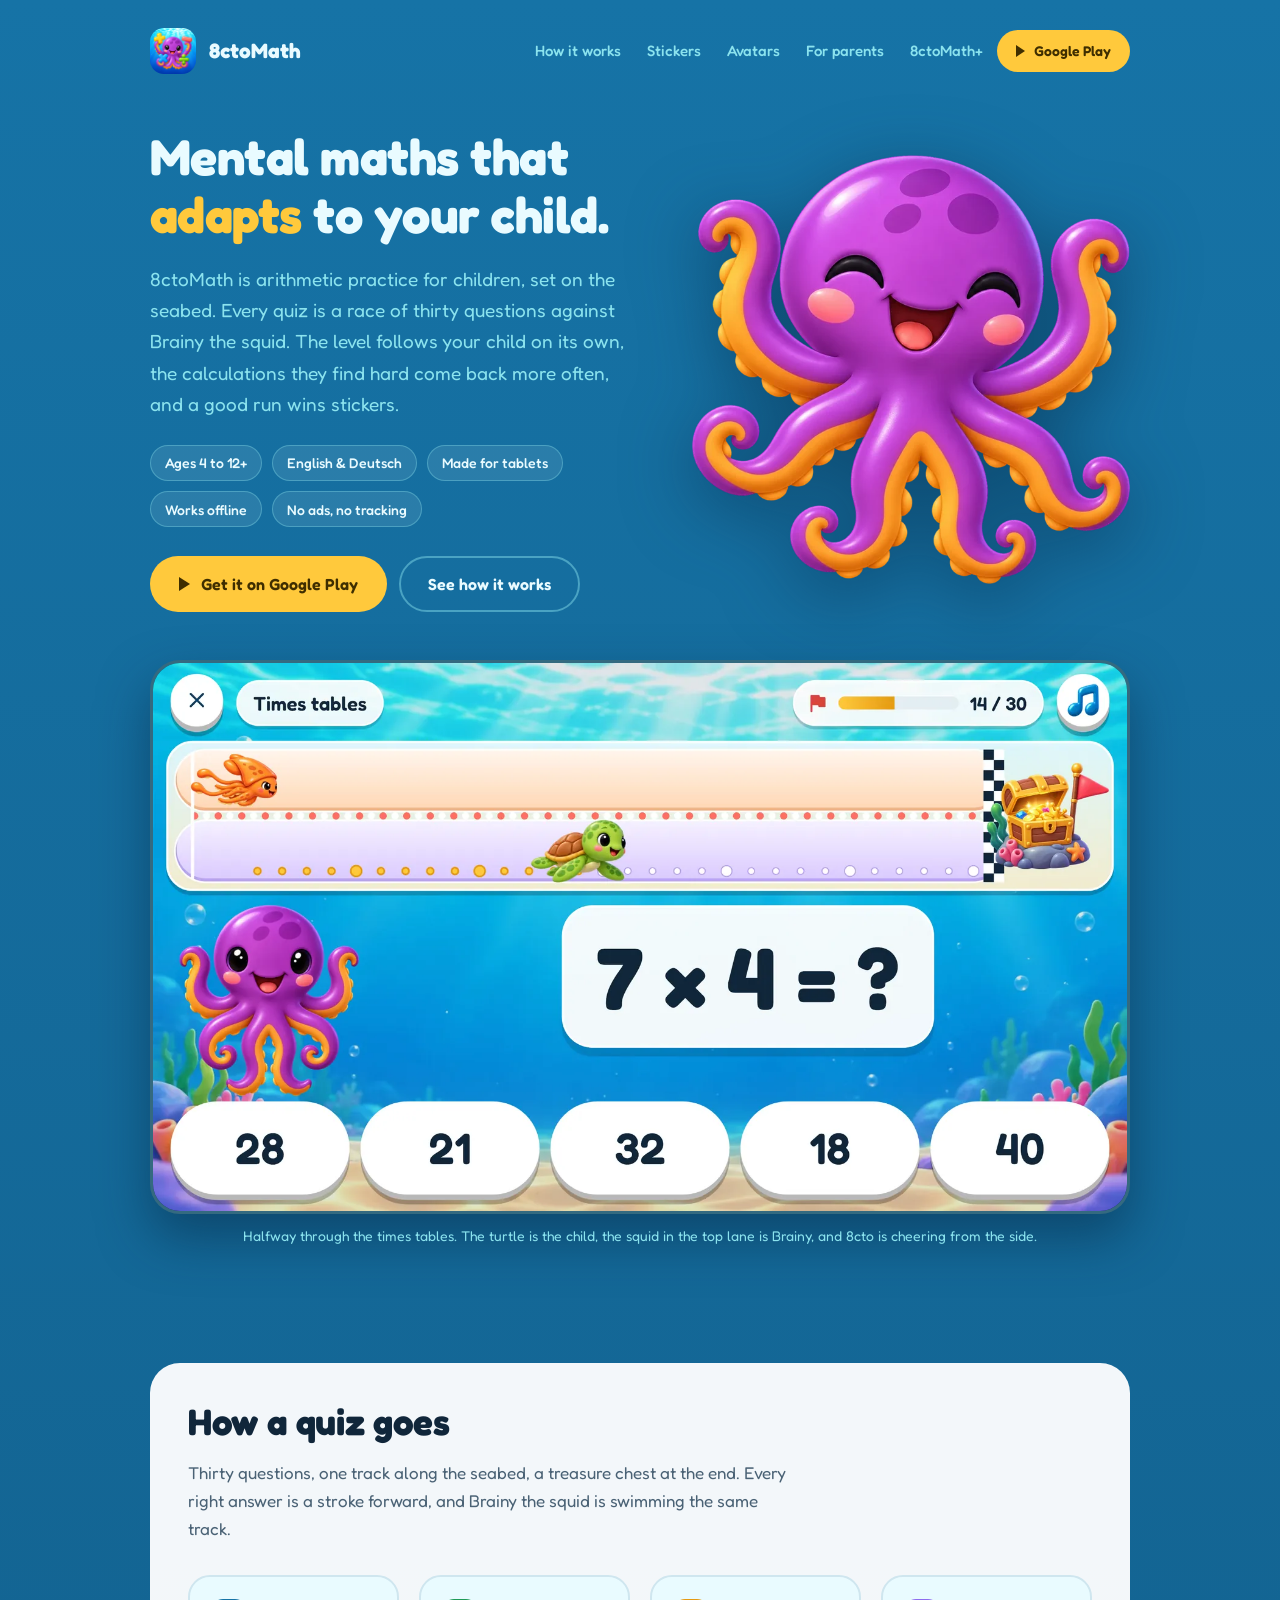
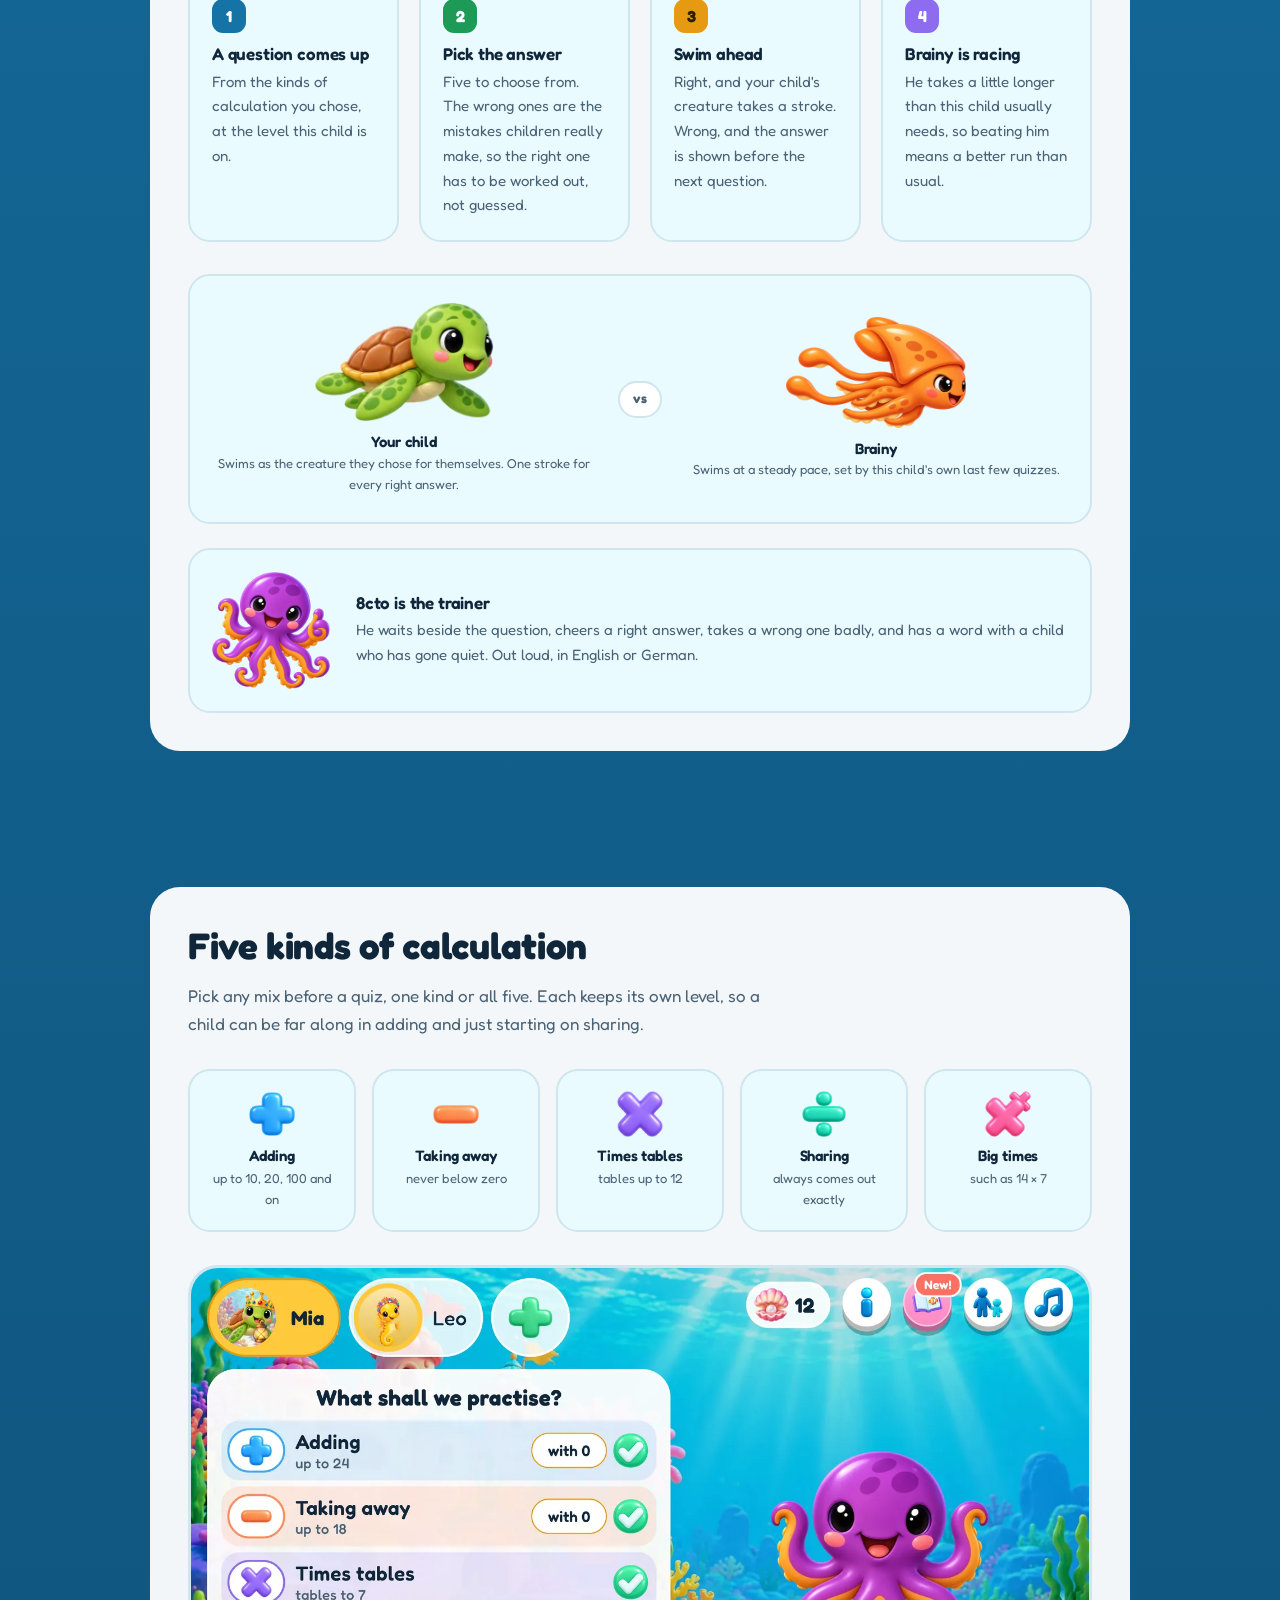
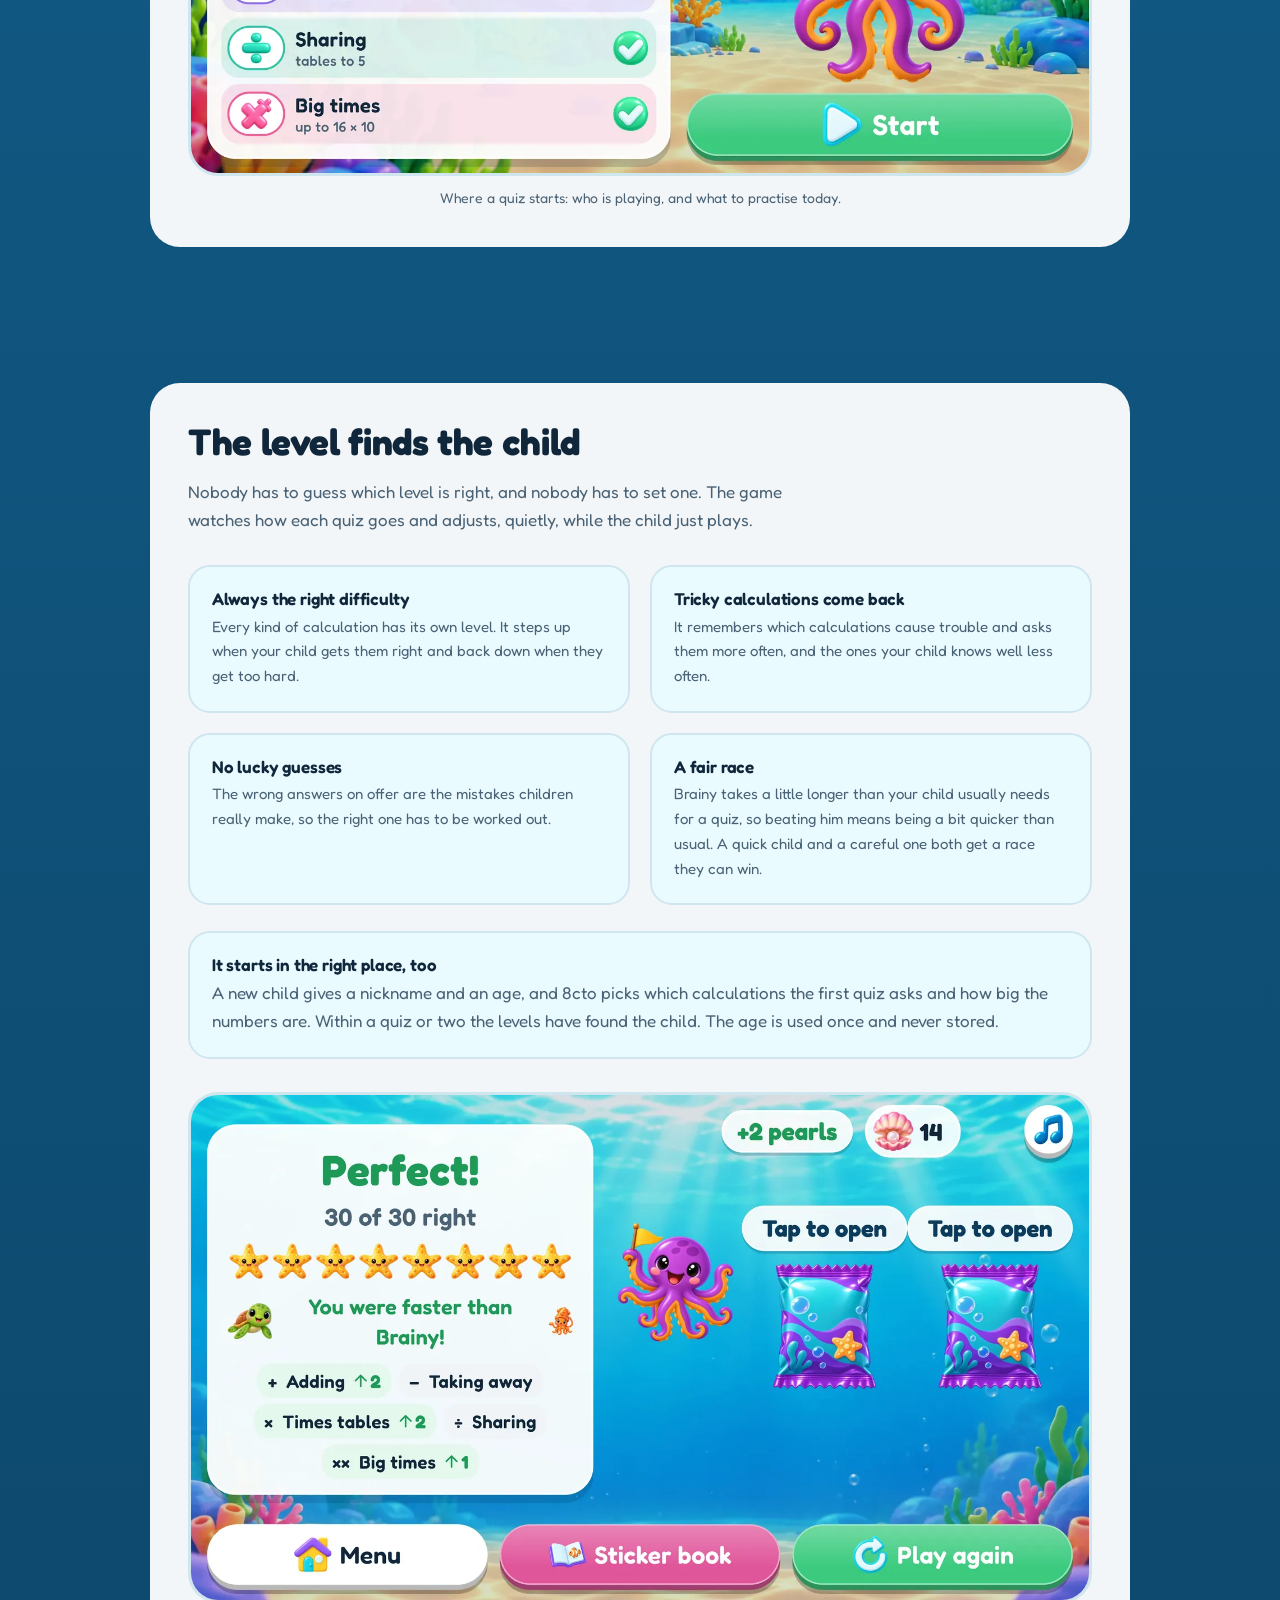
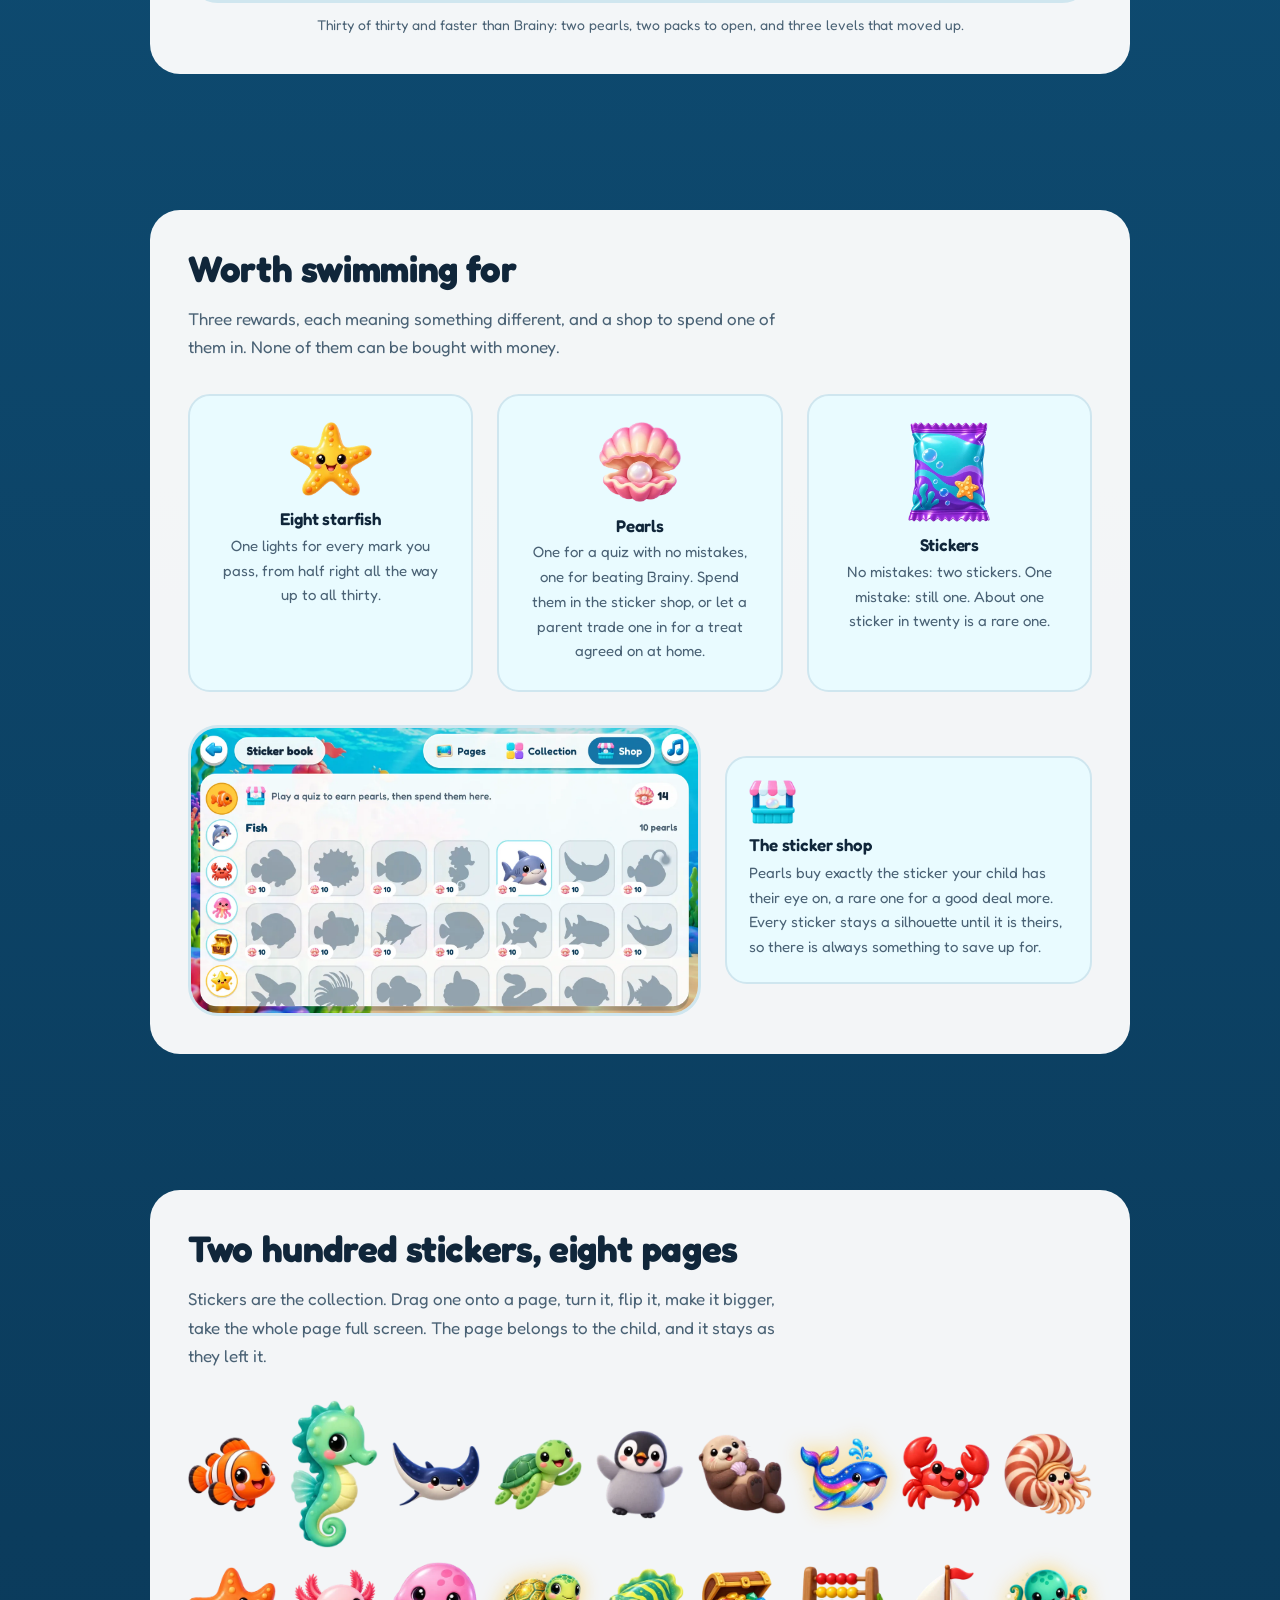
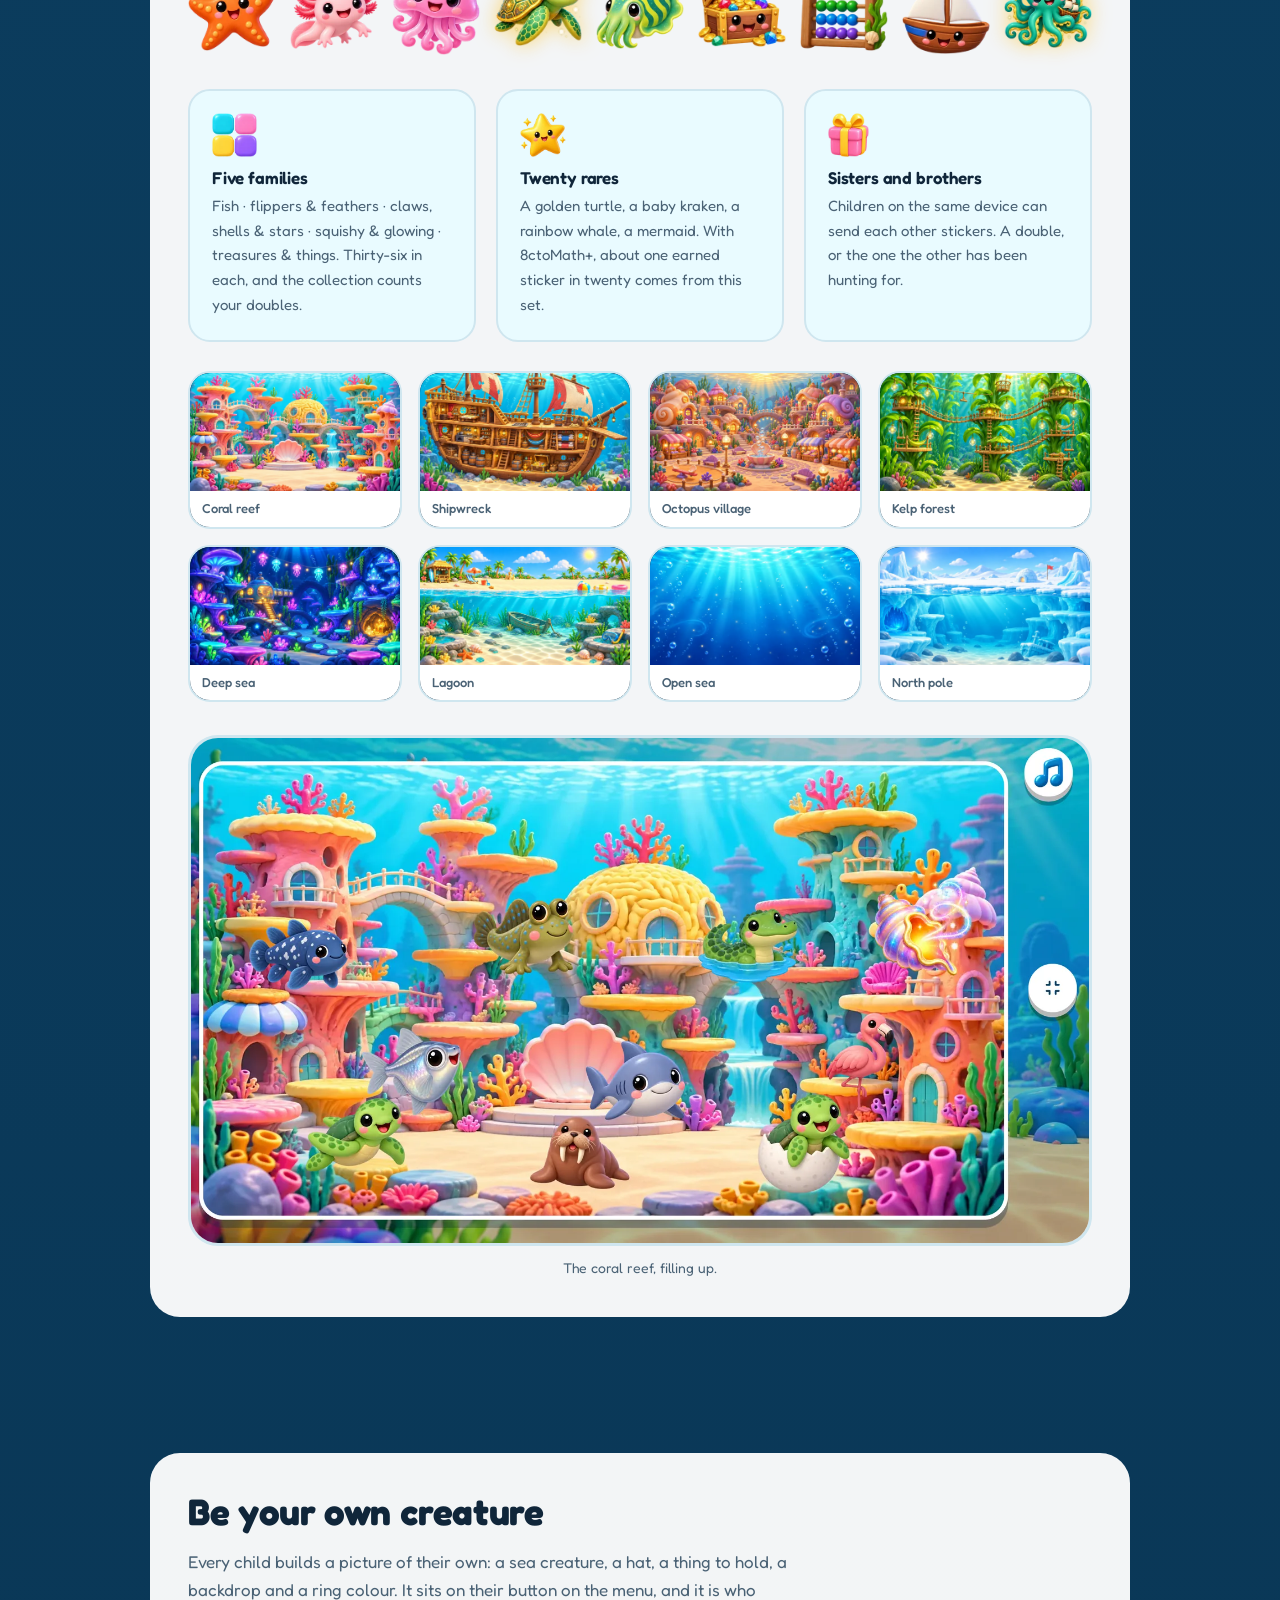
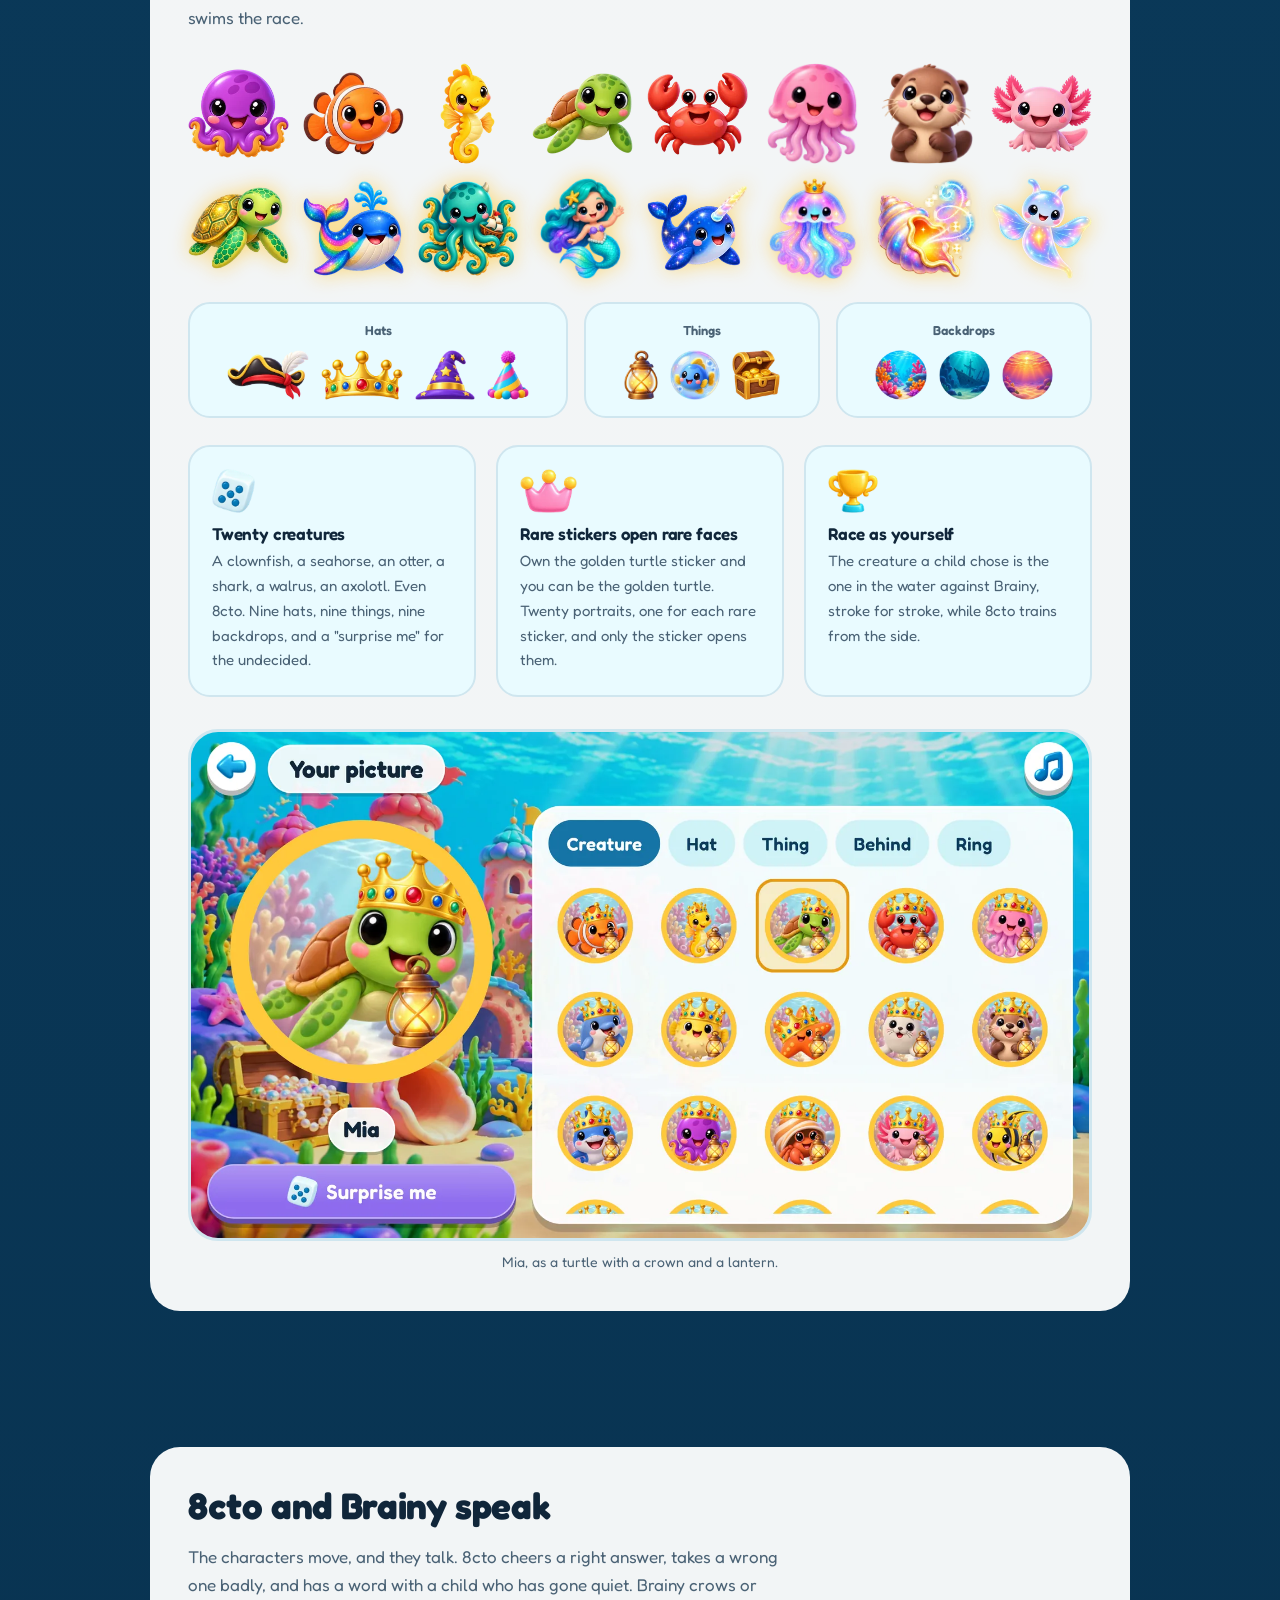
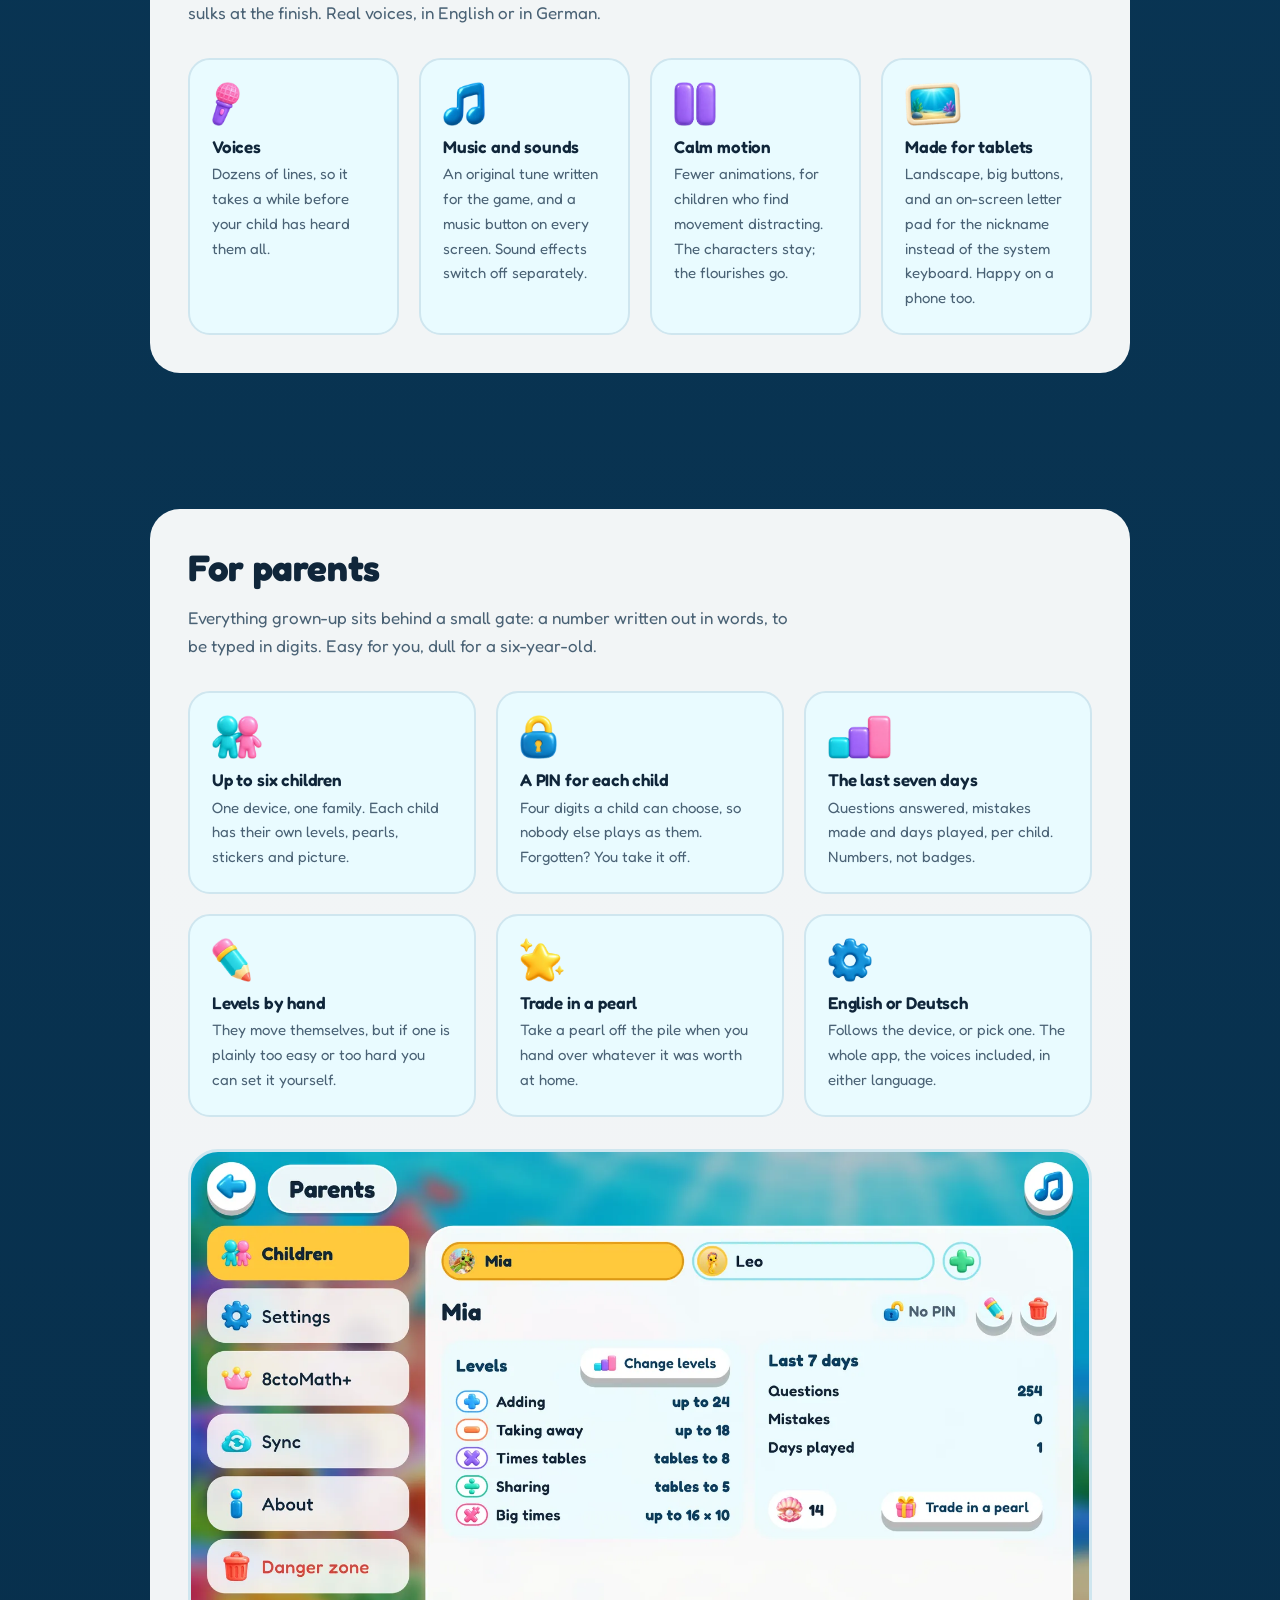
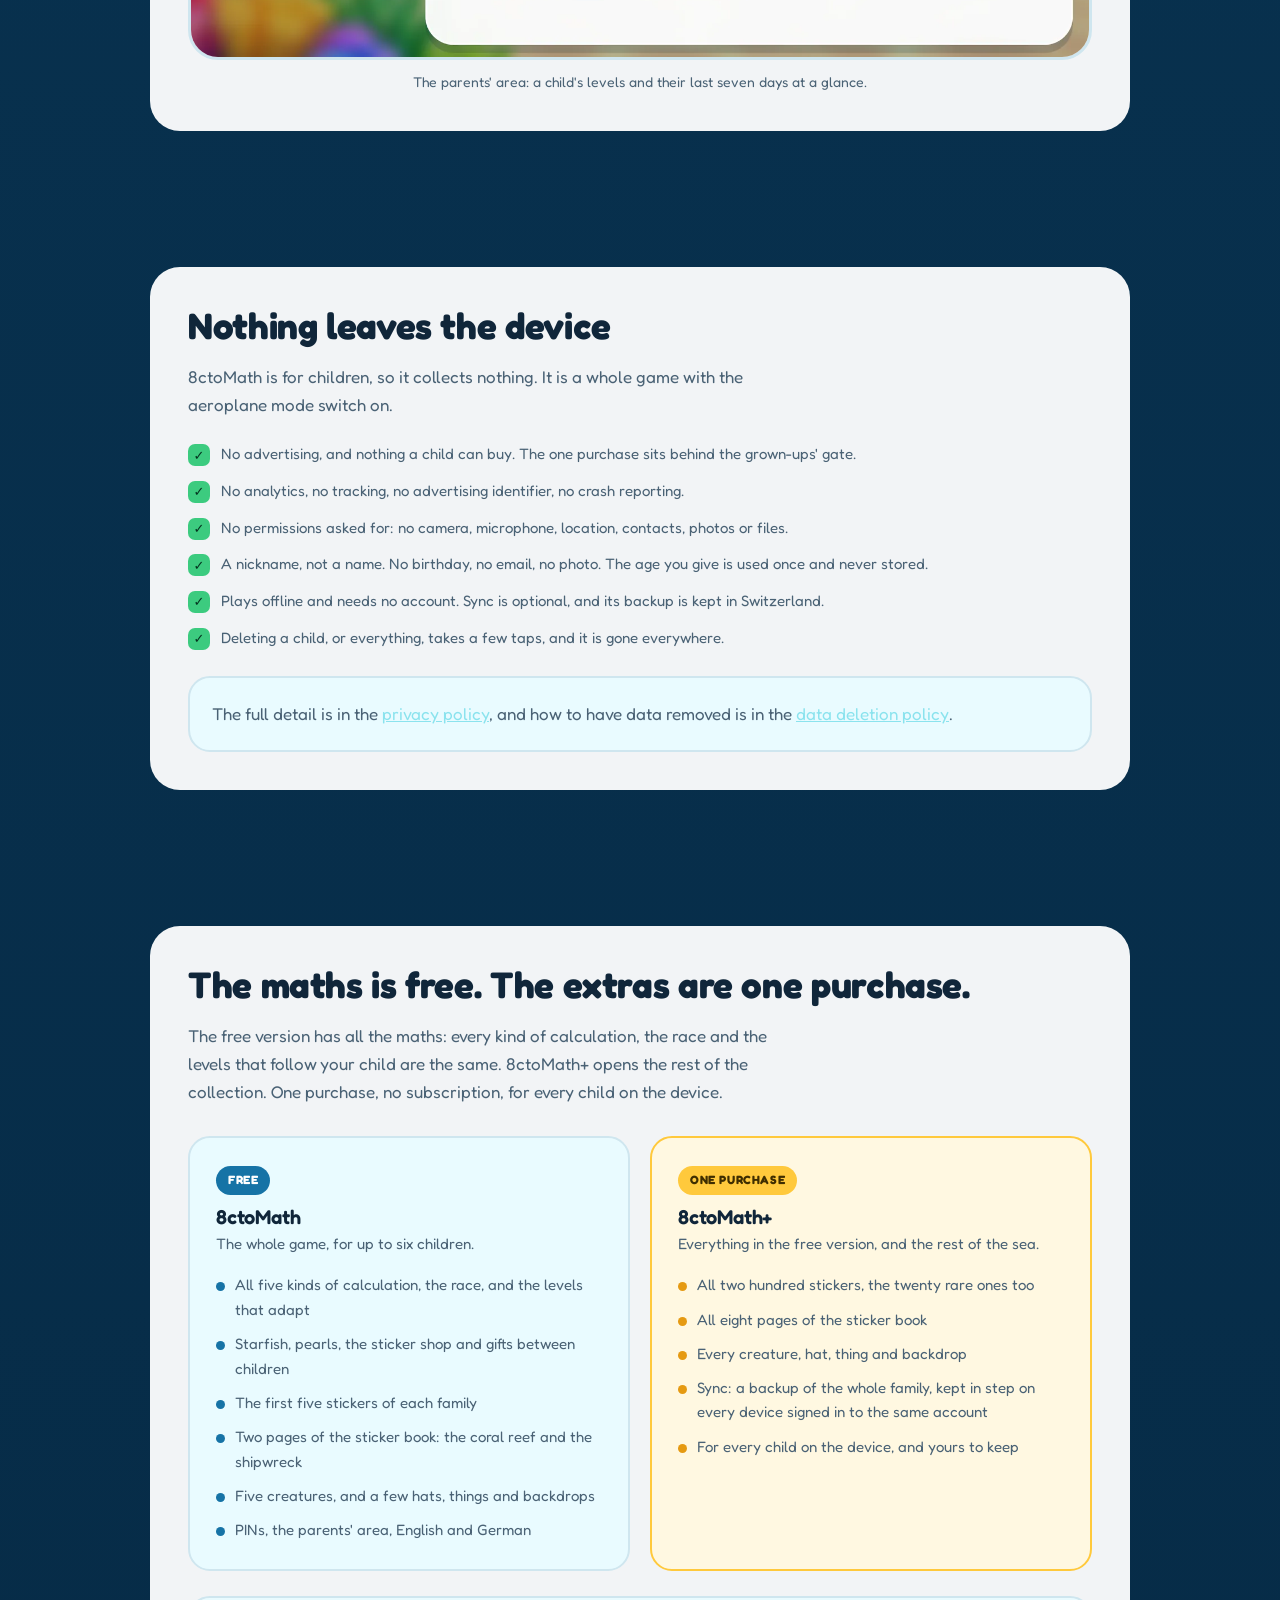
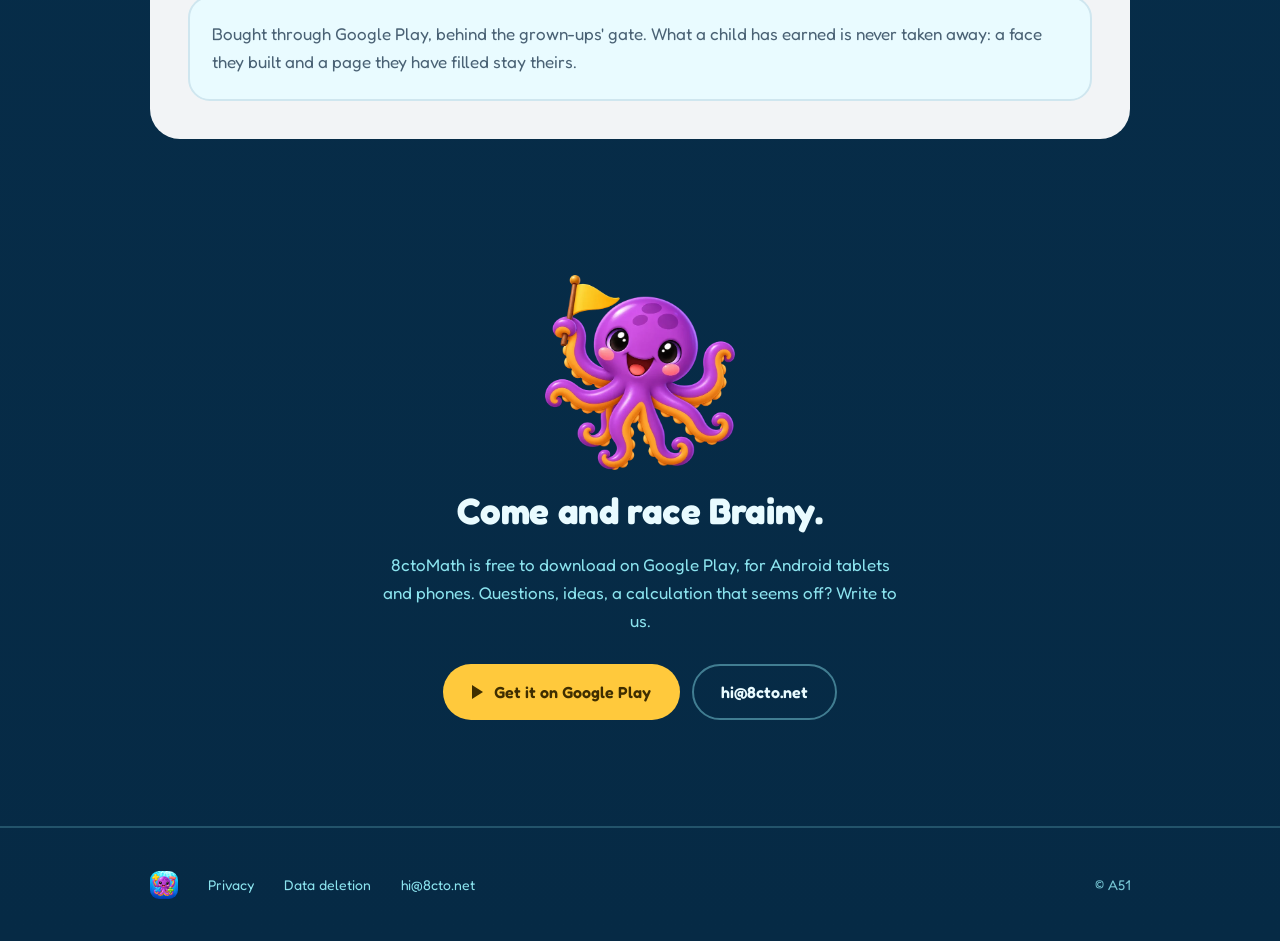
==== commit d0f6d408: "8ctoMath is on Google Play: the store links replace "Coming soon" The hero and the closing call get " ====
--- a/index.html
+++ b/index.html
@@ -18,6 +18,24 @@
 <link rel="icon" href="favicon.ico" sizes="any">
 <link rel="icon" href="favicon-192.png" type="image/png" sizes="192x192">
 <link rel="apple-touch-icon" href="apple-touch-icon.png">
+<script type="application/ld+json">
+{
+  "@context": "https://schema.org",
+  "@type": "MobileApplication",
+  "name": "8ctoMath",
+  "alternateName": "8ctoMath – Maths for Kids",
+  "description": "Mental maths that adapts to your child. Race Brainy, win stickers. No ads.",
+  "operatingSystem": "ANDROID",
+  "applicationCategory": "EducationalApplication",
+  "url": "https://8cto.net/",
+  "downloadUrl": "https://play.google.com/store/apps/details?id=io.a51.octomath",
+  "sameAs": ["https://play.google.com/store/apps/details?id=io.a51.octomath"],
+  "image": "https://8cto.net/img/og.png",
+  "inLanguage": ["en", "de"],
+  "offers": {"@type": "Offer", "price": "0", "priceCurrency": "EUR"},
+  "publisher": {"@type": "Organization", "name": "A51", "url": "https://a51.io"}
+}
+</script>
 <style>
 /* 8ctoMath — 8cto.net
    Colour and type come from the app's own design system (lib/ui/theme.dart,
@@ -117,6 +135,17 @@
    labels wrap mid-word if they are kept. */
 @media (max-width:760px){.top nav a.hide-s{display:none}}
 @media (max-width:560px){.top nav{display:none}}
+/* The store link stays when the nav goes: it is the one thing in the header
+   a phone visitor is likely to want. */
+.top .btn-play{flex:none}
+@media (max-width:560px){.top .btn-play{margin-left:auto}}
+/* A 320 px phone fits logo, name and pill only a size down. */
+@media (max-width:380px){
+  .top,.top .home{gap:10px}
+  .top img{width:40px;height:40px;border-radius:12px}
+  .top .name{font-size:1.15rem}
+  .top .btn-play{font-size:.8125rem;padding:.5em 1em;gap:.5em}
+}
 
 /* ---------- hero ---------- */
 .hero{display:grid;grid-template-columns:1.06fr .94fr;gap:clamp(20px,4vw,48px);align-items:center;
@@ -158,14 +187,12 @@
 .cta-row{display:flex;flex-wrap:wrap;gap:12px;margin-top:1.7em;align-items:center}
 @media (max-width:820px){.cta-row{justify-content:center}}
 
-/* The store state. While the listing is not public this is a plain badge; at
-   launch it becomes an <a class="btn btn-sun"> to the Play URL. */
-.soon{
-  display:inline-flex;align-items:center;gap:.6em;
-  background:rgba(233,251,255,.1);border:1.5px dashed rgba(139,227,238,.5);
-  color:var(--foam);border-radius:999px;padding:.72em 1.4em;font-size:.9375rem;font-weight:500;
-}
-.soon .dot{width:9px;height:9px;border-radius:50%;background:var(--sun);flex:none}
+/* The store button. The triangle is drawn in CSS, as on qizu.net and
+   zoevo.io, rather than Google's badge artwork. */
+.btn-play{display:inline-flex;align-items:center;gap:.65em}
+.btn-play .tri{width:0;height:0;border-left:.7em solid currentColor;
+  border-top:.44em solid transparent;border-bottom:.44em solid transparent}
+.btn-sm{font-size:.875rem;padding:.55em 1.2em}
 
 /* ---------- cards ---------- */
 .card{
@@ -384,6 +411,7 @@
     <a href="#parents">For parents</a>
     <a href="#plus">8ctoMath+</a>
   </nav>
+  <a class="btn btn-sun btn-sm btn-play" href="https://play.google.com/store/apps/details?id=io.a51.octomath"><span class="tri" aria-hidden="true"></span>Google&nbsp;Play</a>
 </header>
 
 <main>
@@ -404,9 +432,7 @@
         <span>No ads, no tracking</span>
       </div>
       <div class="cta-row">
-        <!-- At launch this becomes:
-             <a class="btn btn-sun" href="https://play.google.com/store/apps/details?id=io.a51.octomath">Google Play</a> -->
-        <span class="soon"><span class="dot"></span> Coming to Google Play</span>
+        <a class="btn btn-sun btn-play" href="https://play.google.com/store/apps/details?id=io.a51.octomath"><span class="tri" aria-hidden="true"></span>Get it on Google&nbsp;Play</a>
         <a class="btn btn-ghost" href="#quiz">See how it works</a>
       </div>
     </div>
@@ -960,10 +986,10 @@
   <section class="wrap cta">
     <img src="img/8cto-finished.webp" alt="8cto, pleased with himself" width="560" height="575" loading="lazy">
     <h2>Come and race Brainy.</h2>
-    <p>8ctoMath is in testing for Android. Write if you would like to know
-    when it lands on Google Play.</p>
+    <p>8ctoMath is free to download on Google Play, for Android tablets and phones.
+    Questions, ideas, a calculation that seems off? Write to us.</p>
     <div class="cta-row">
-      <span class="soon"><span class="dot"></span> Coming to Google Play</span>
+      <a class="btn btn-sun btn-play" href="https://play.google.com/store/apps/details?id=io.a51.octomath"><span class="tri" aria-hidden="true"></span>Get it on Google&nbsp;Play</a>
       <a class="btn btn-ghost" href="mailto:hi@8cto.net">hi@8cto.net</a>
     </div>
   </section>
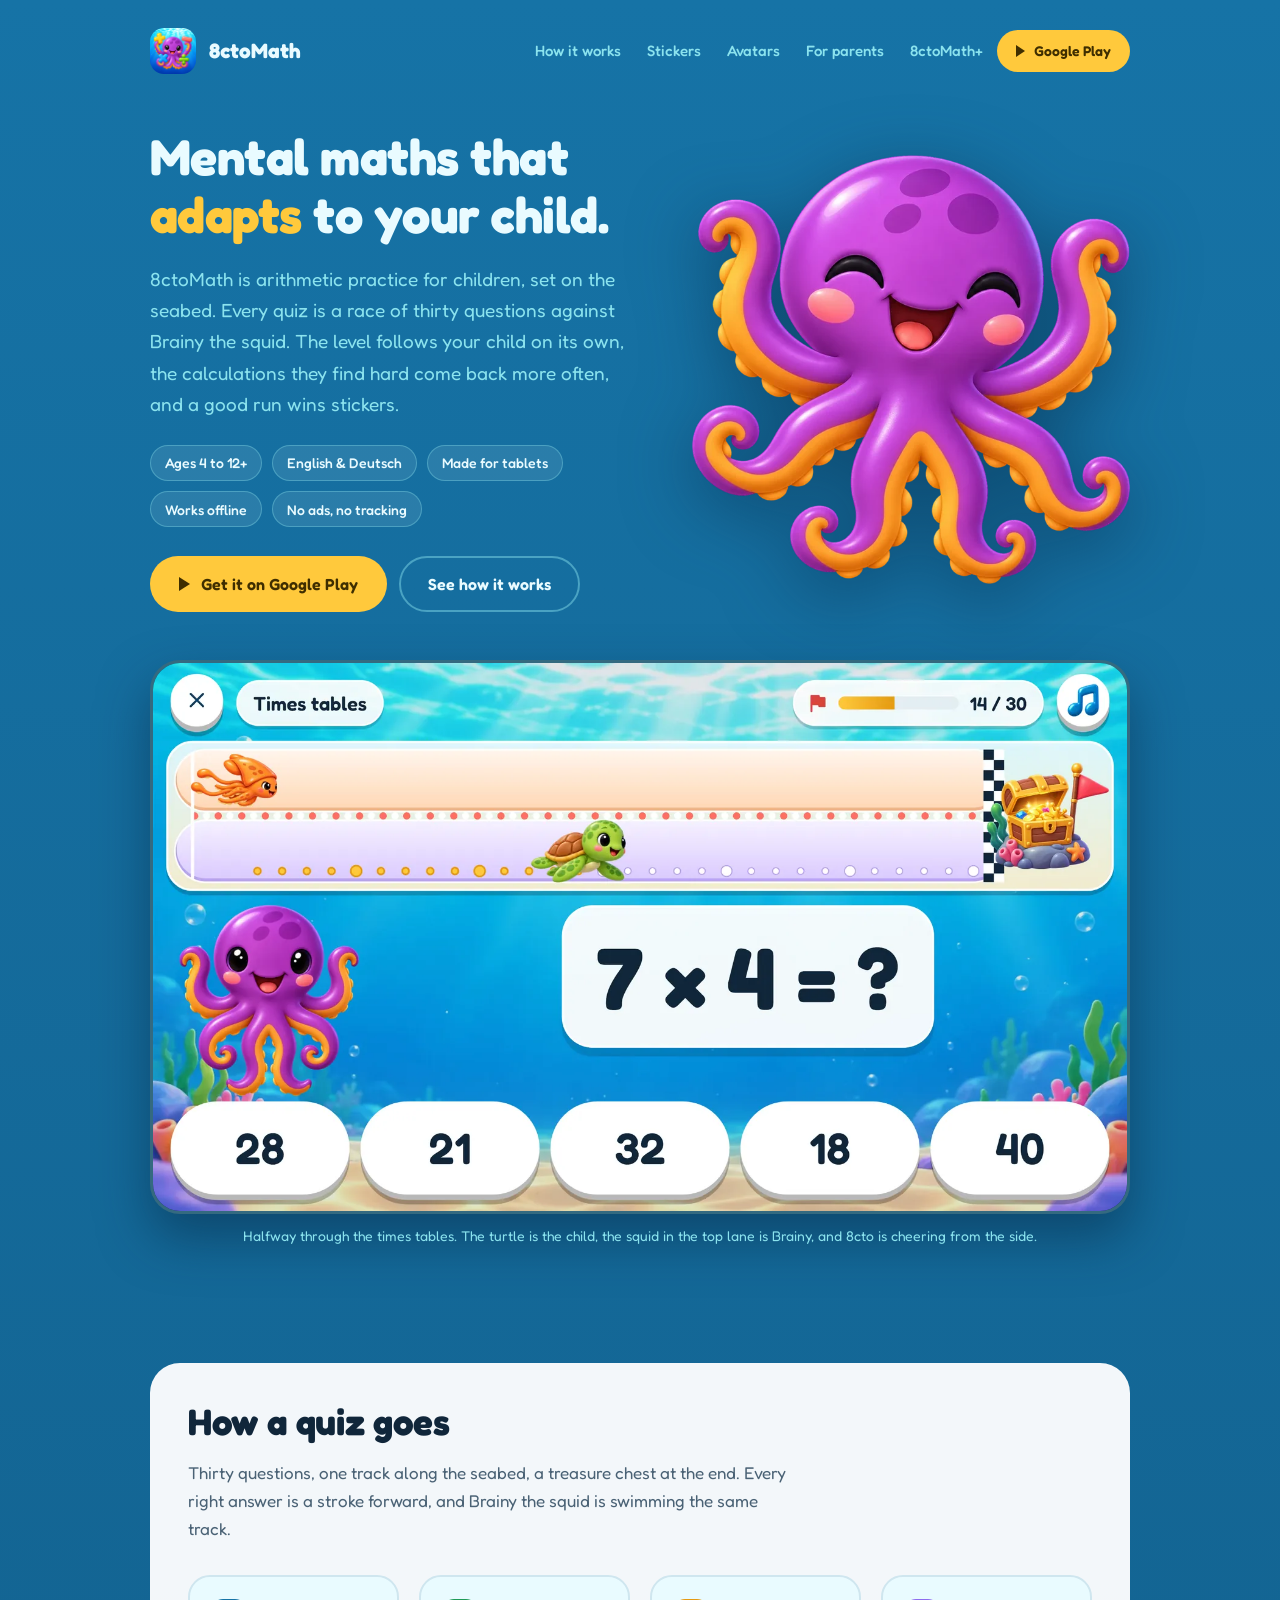
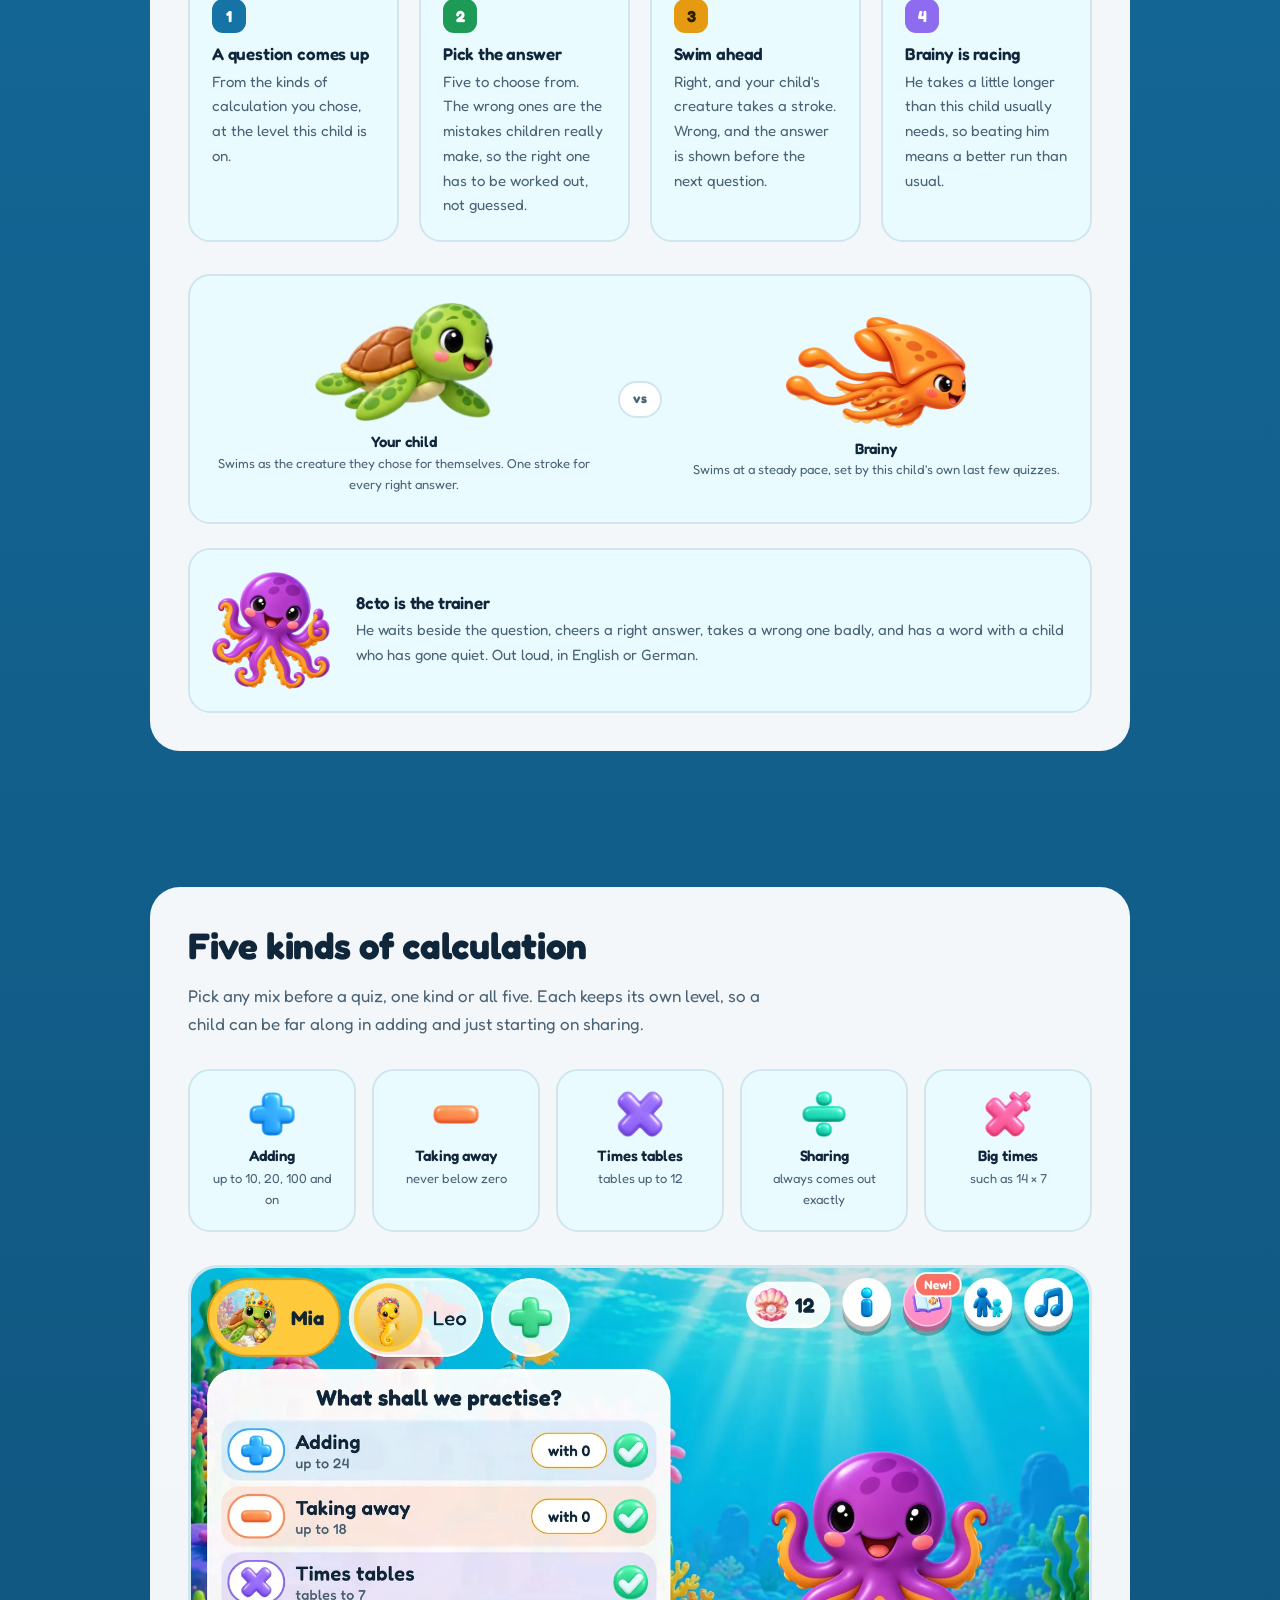
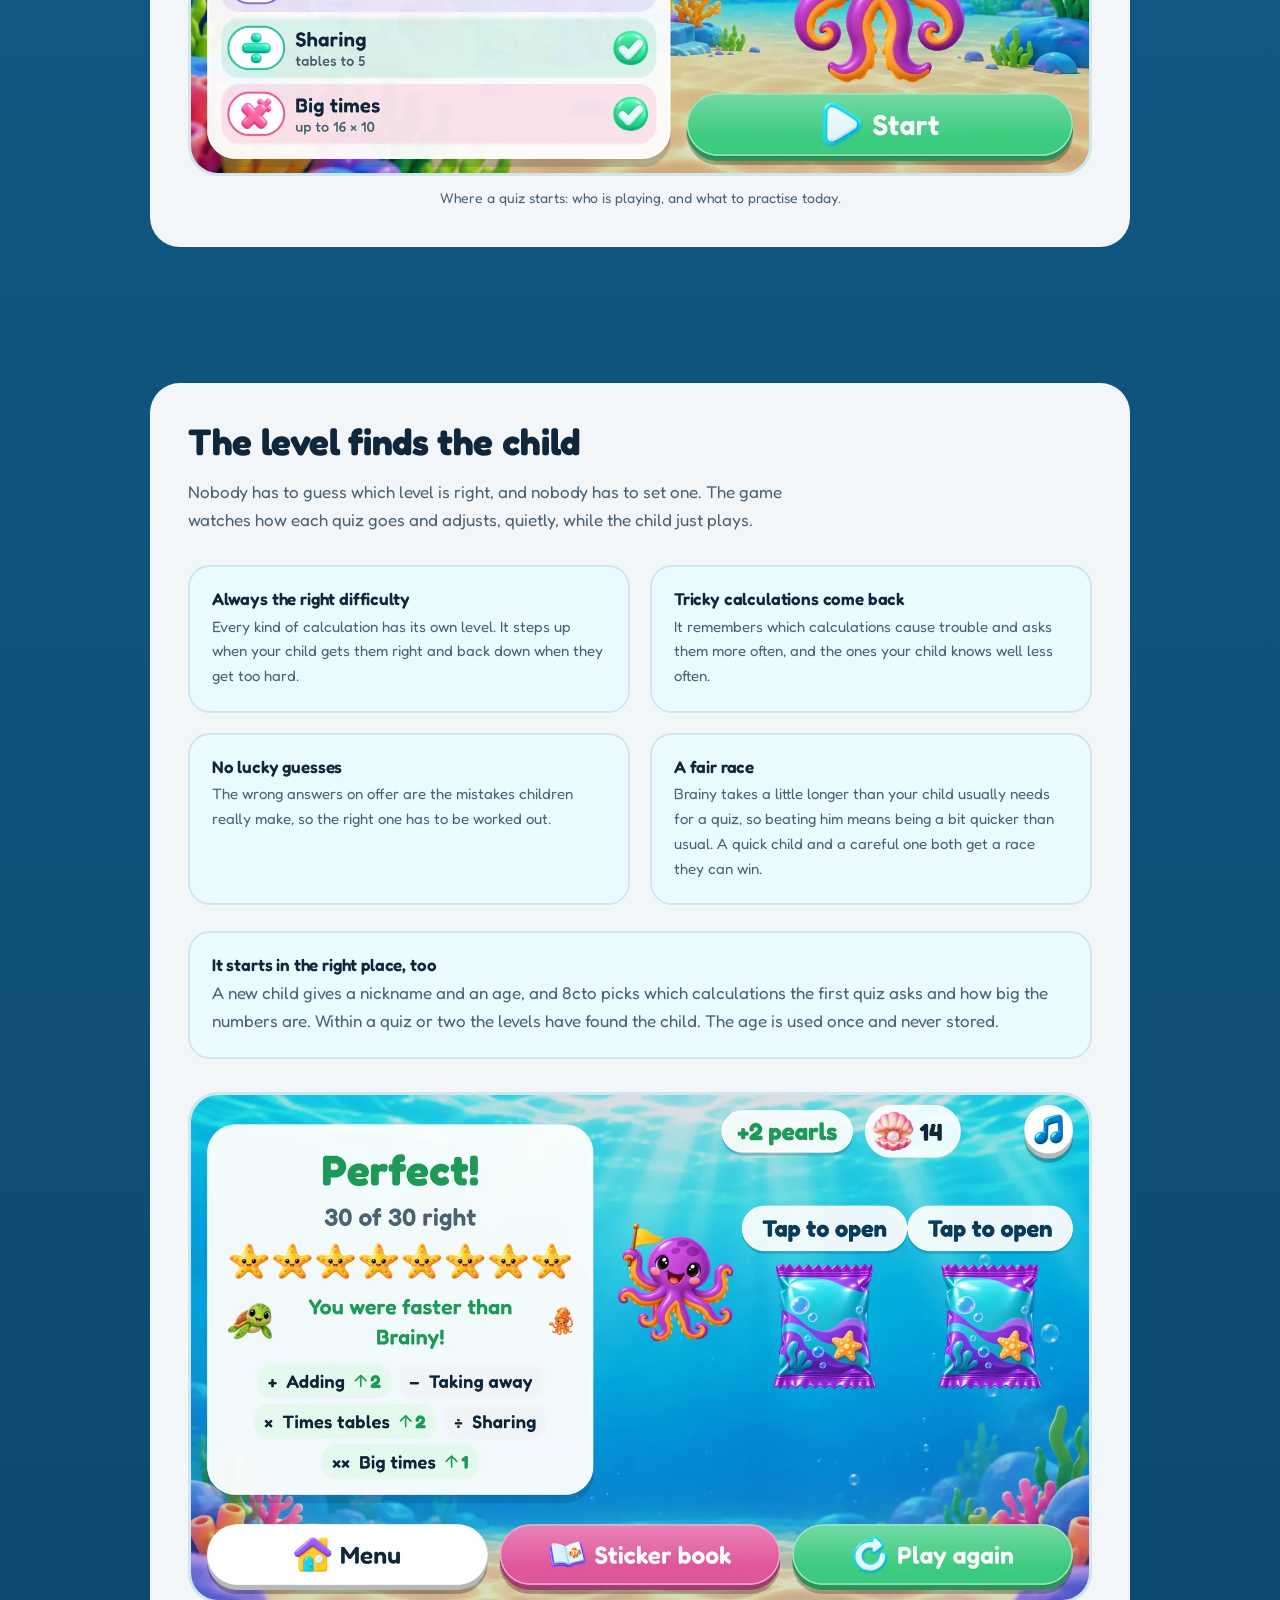
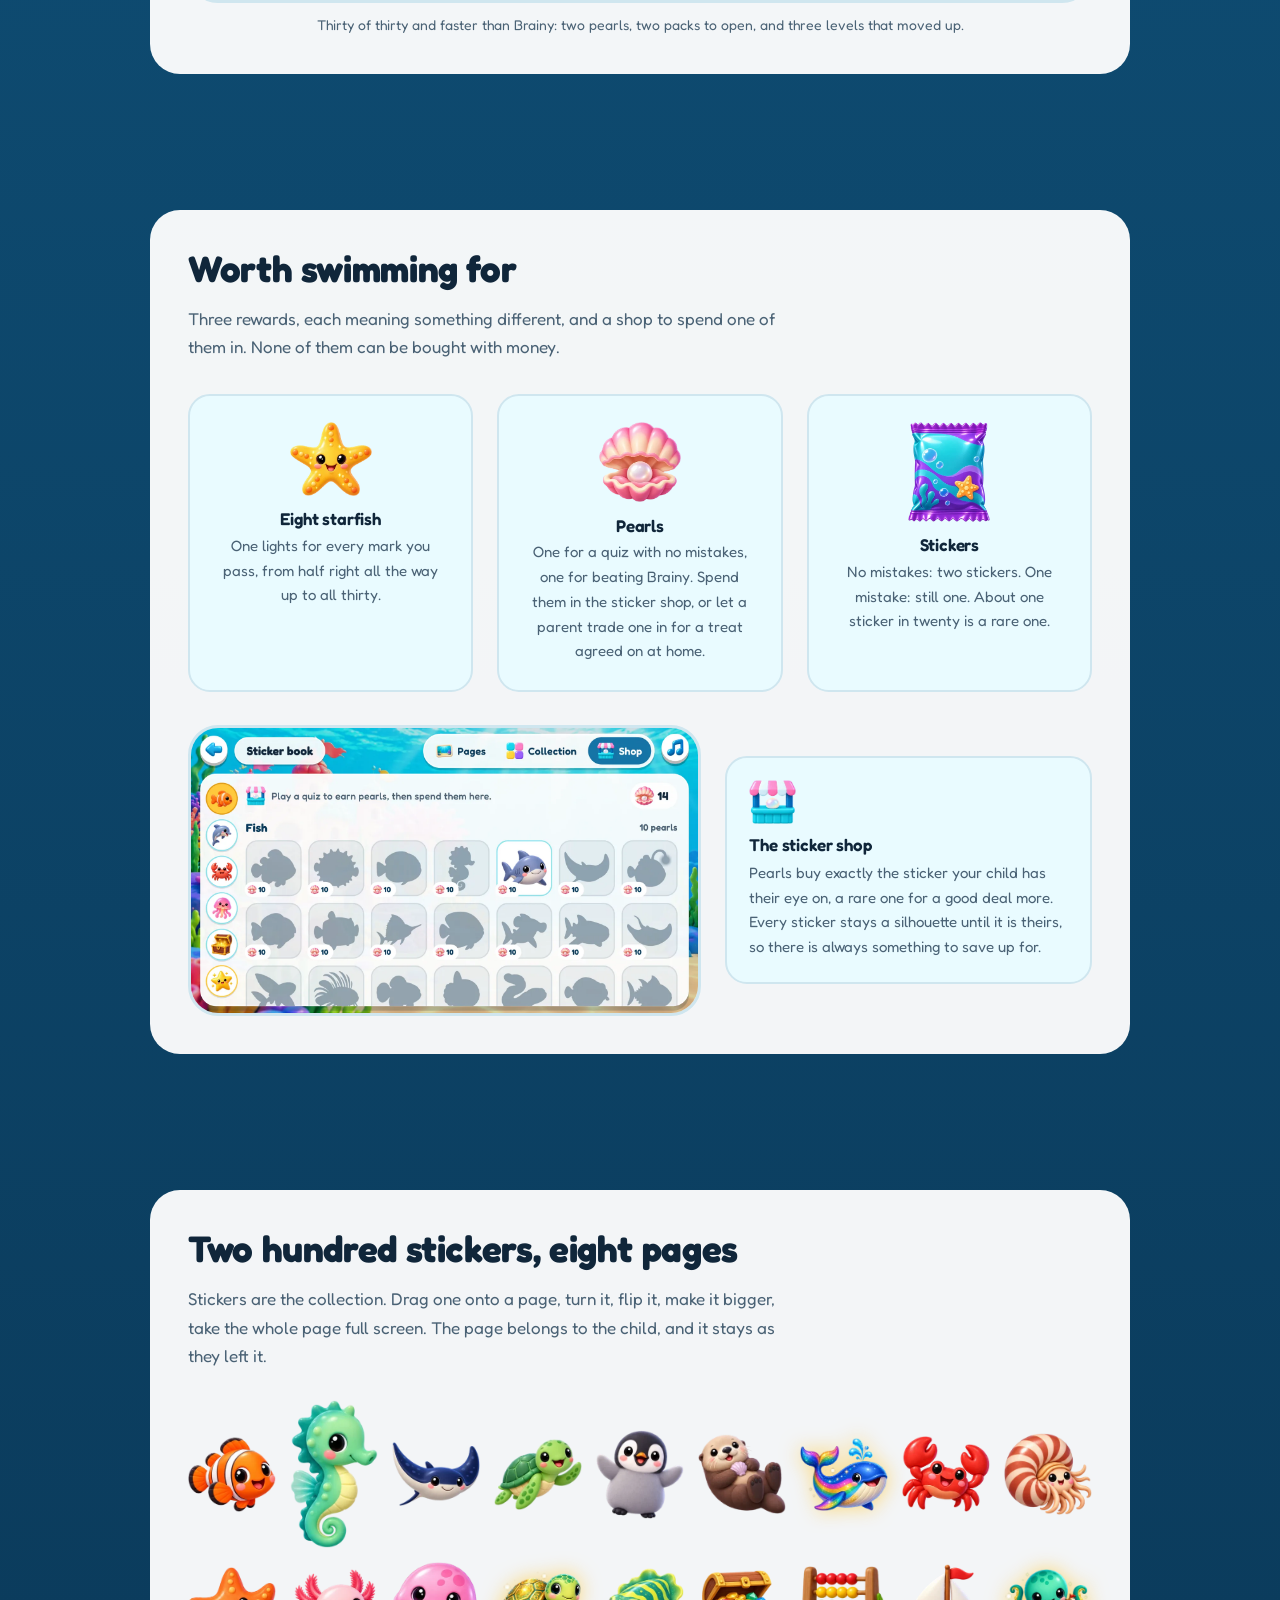
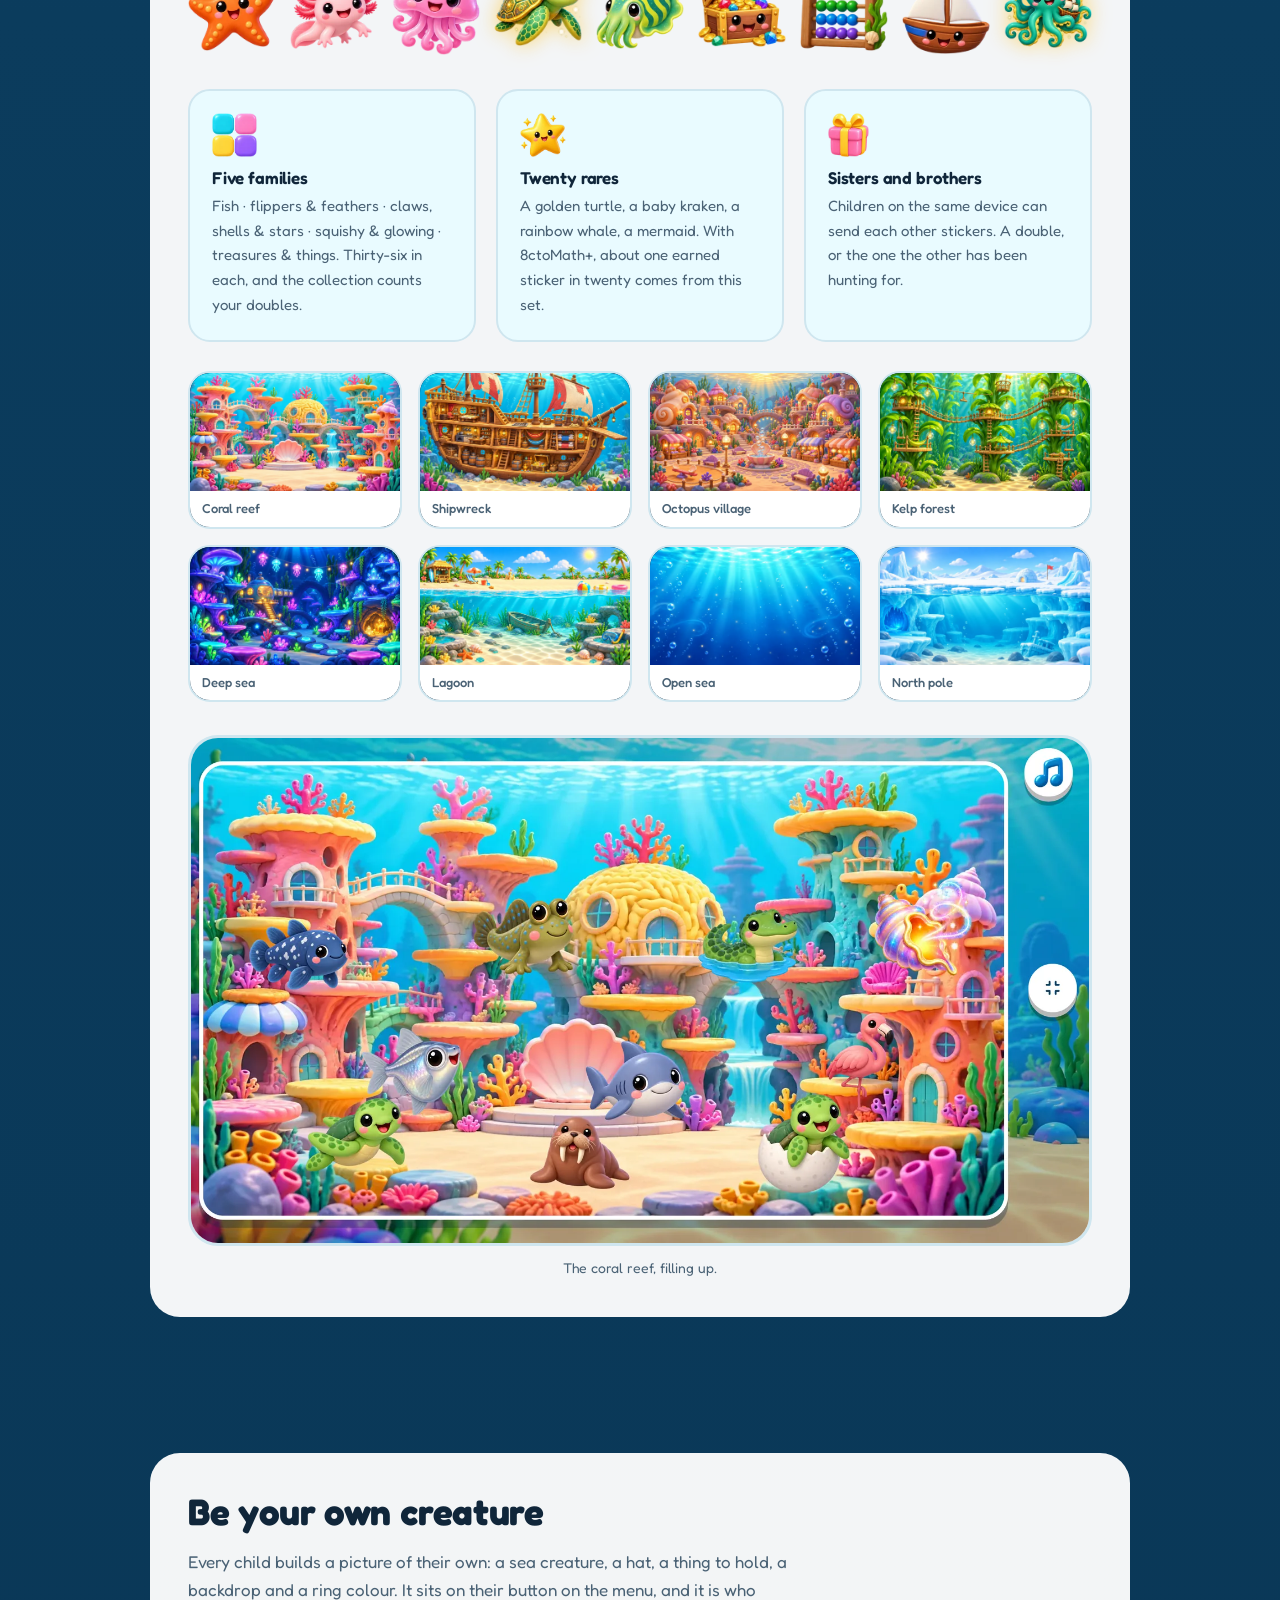
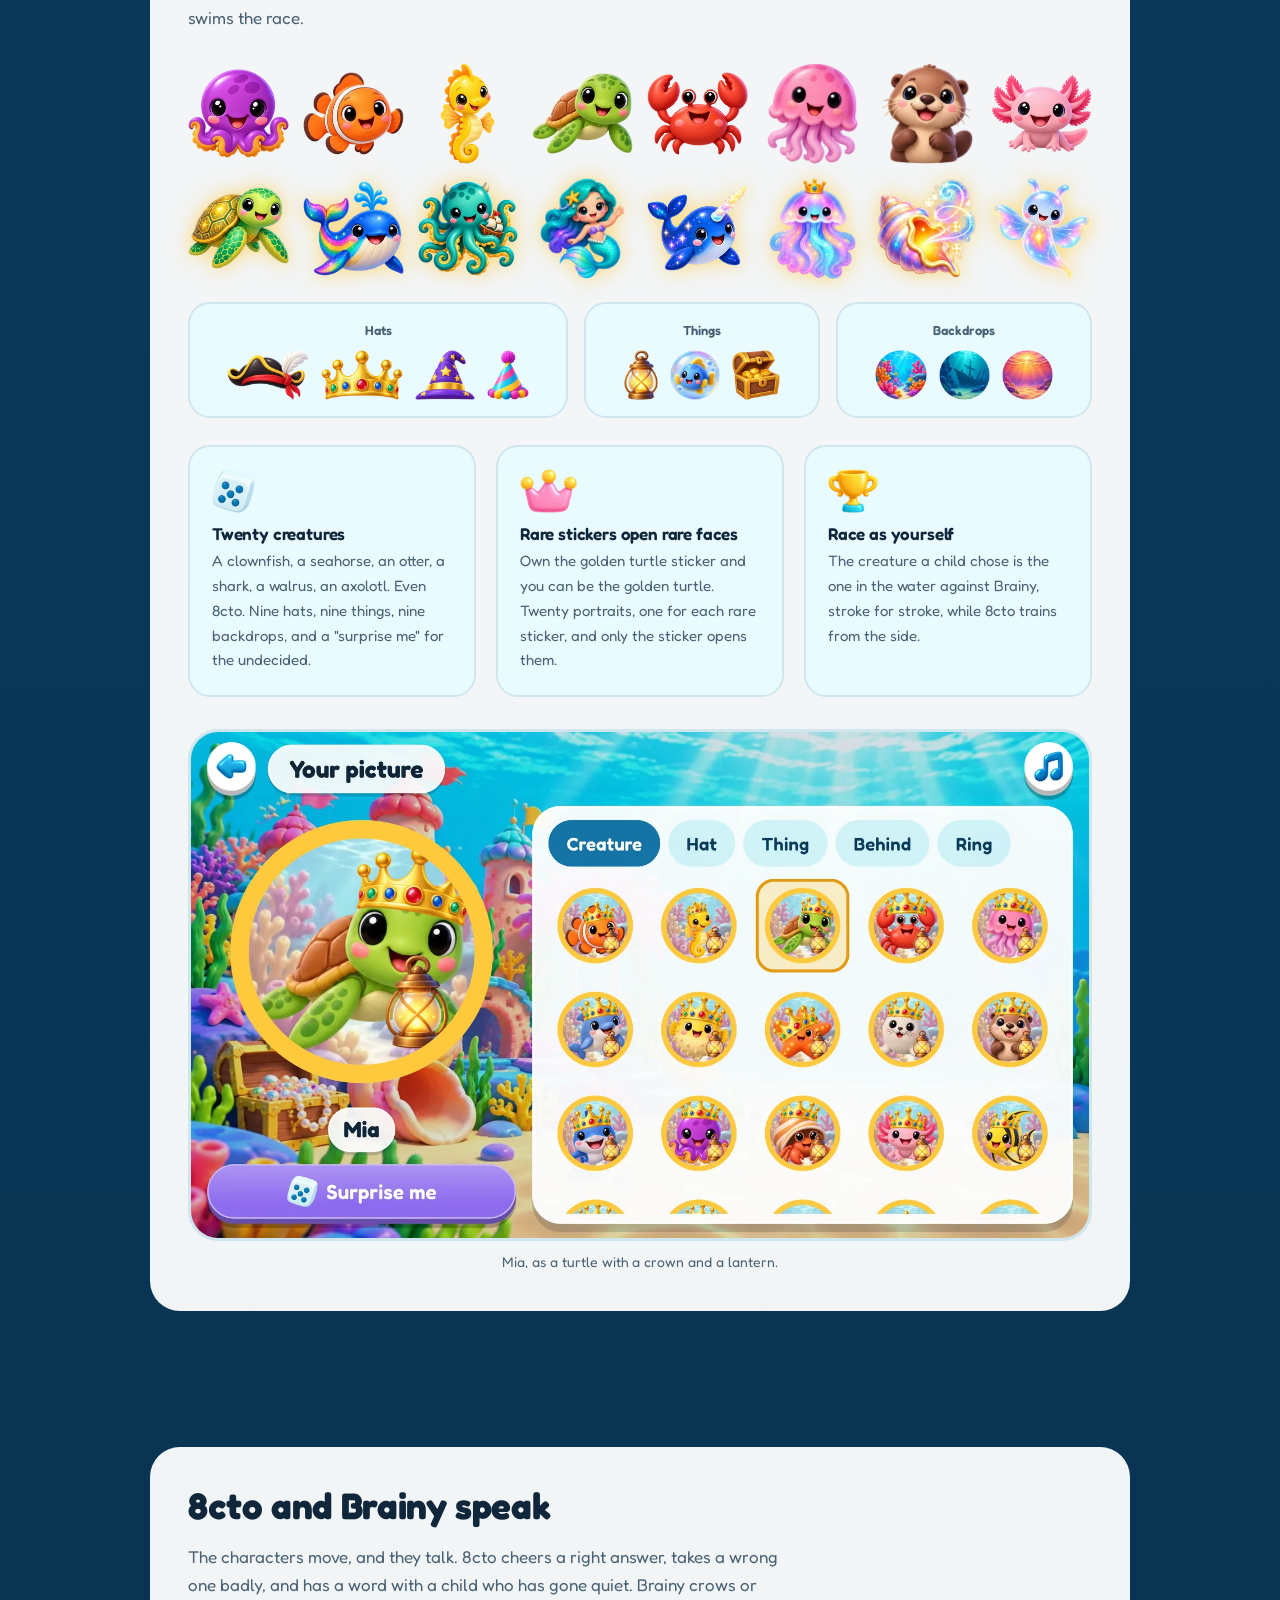
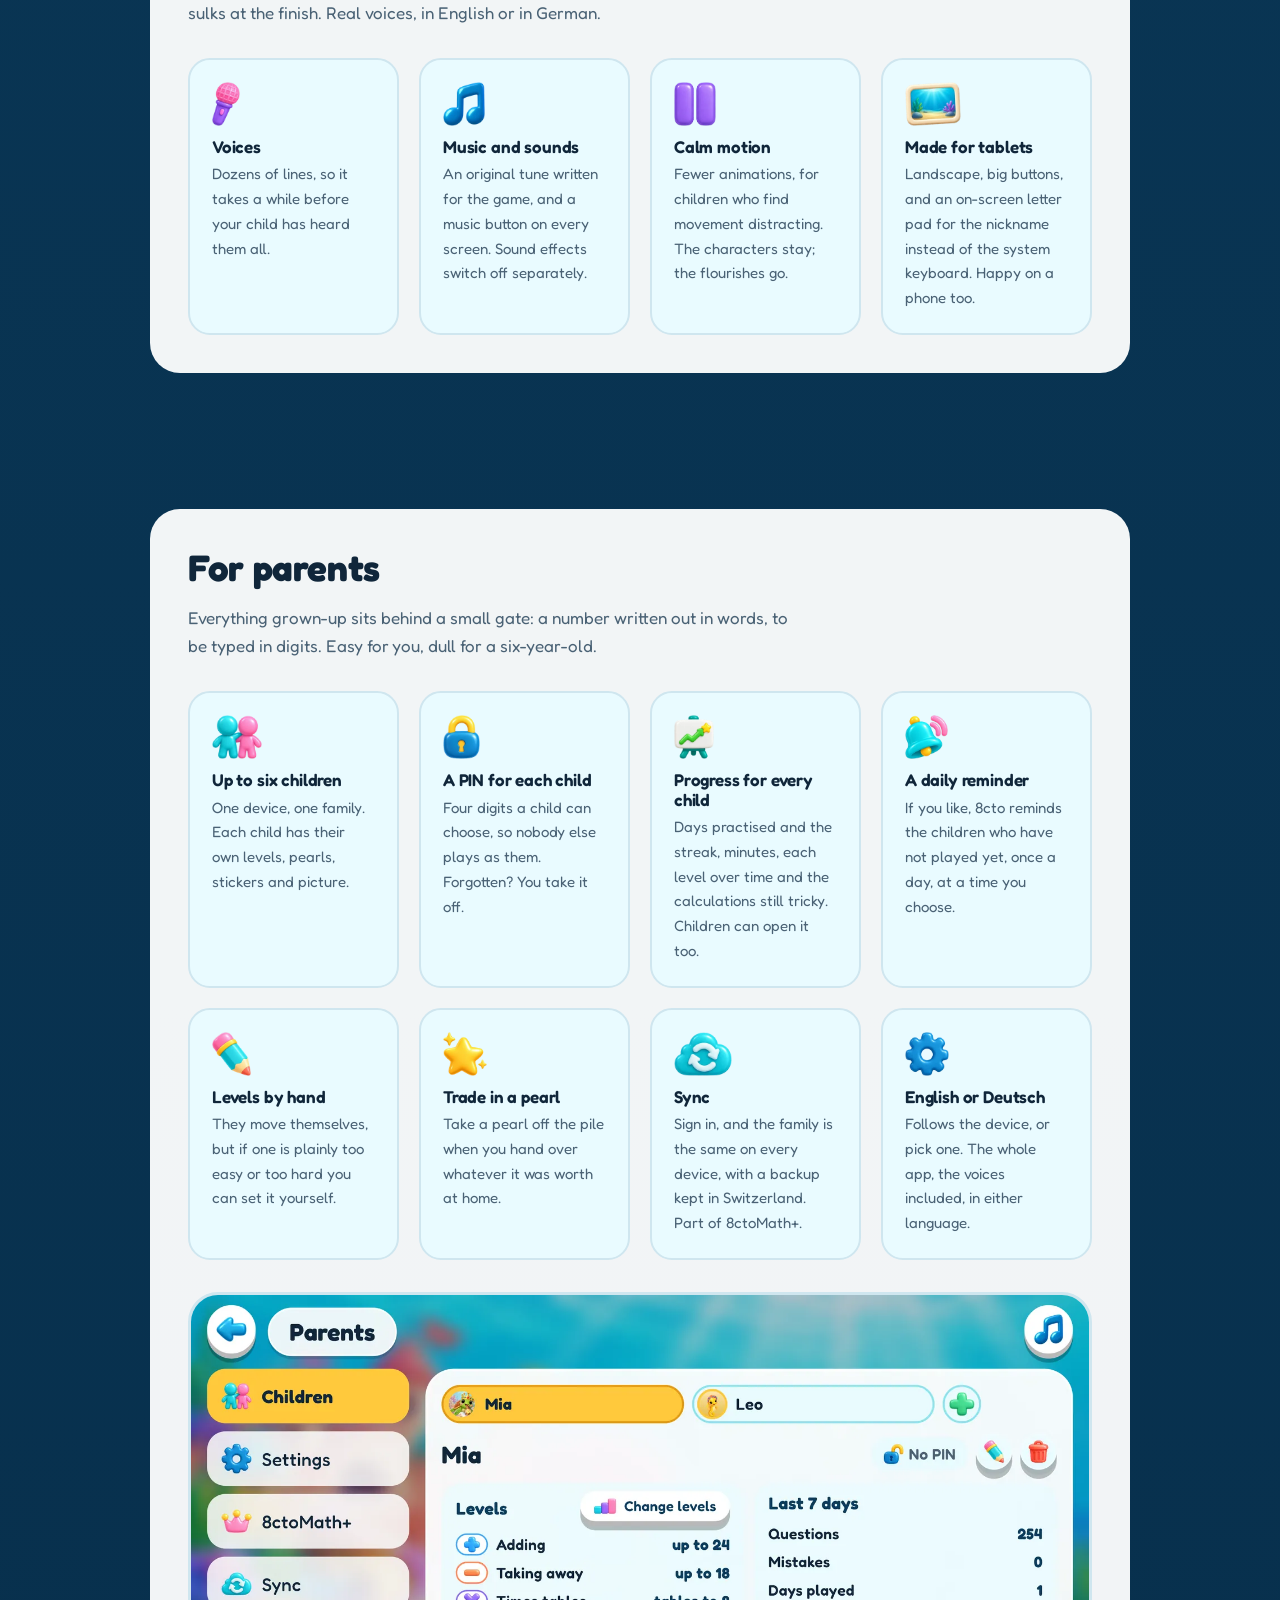
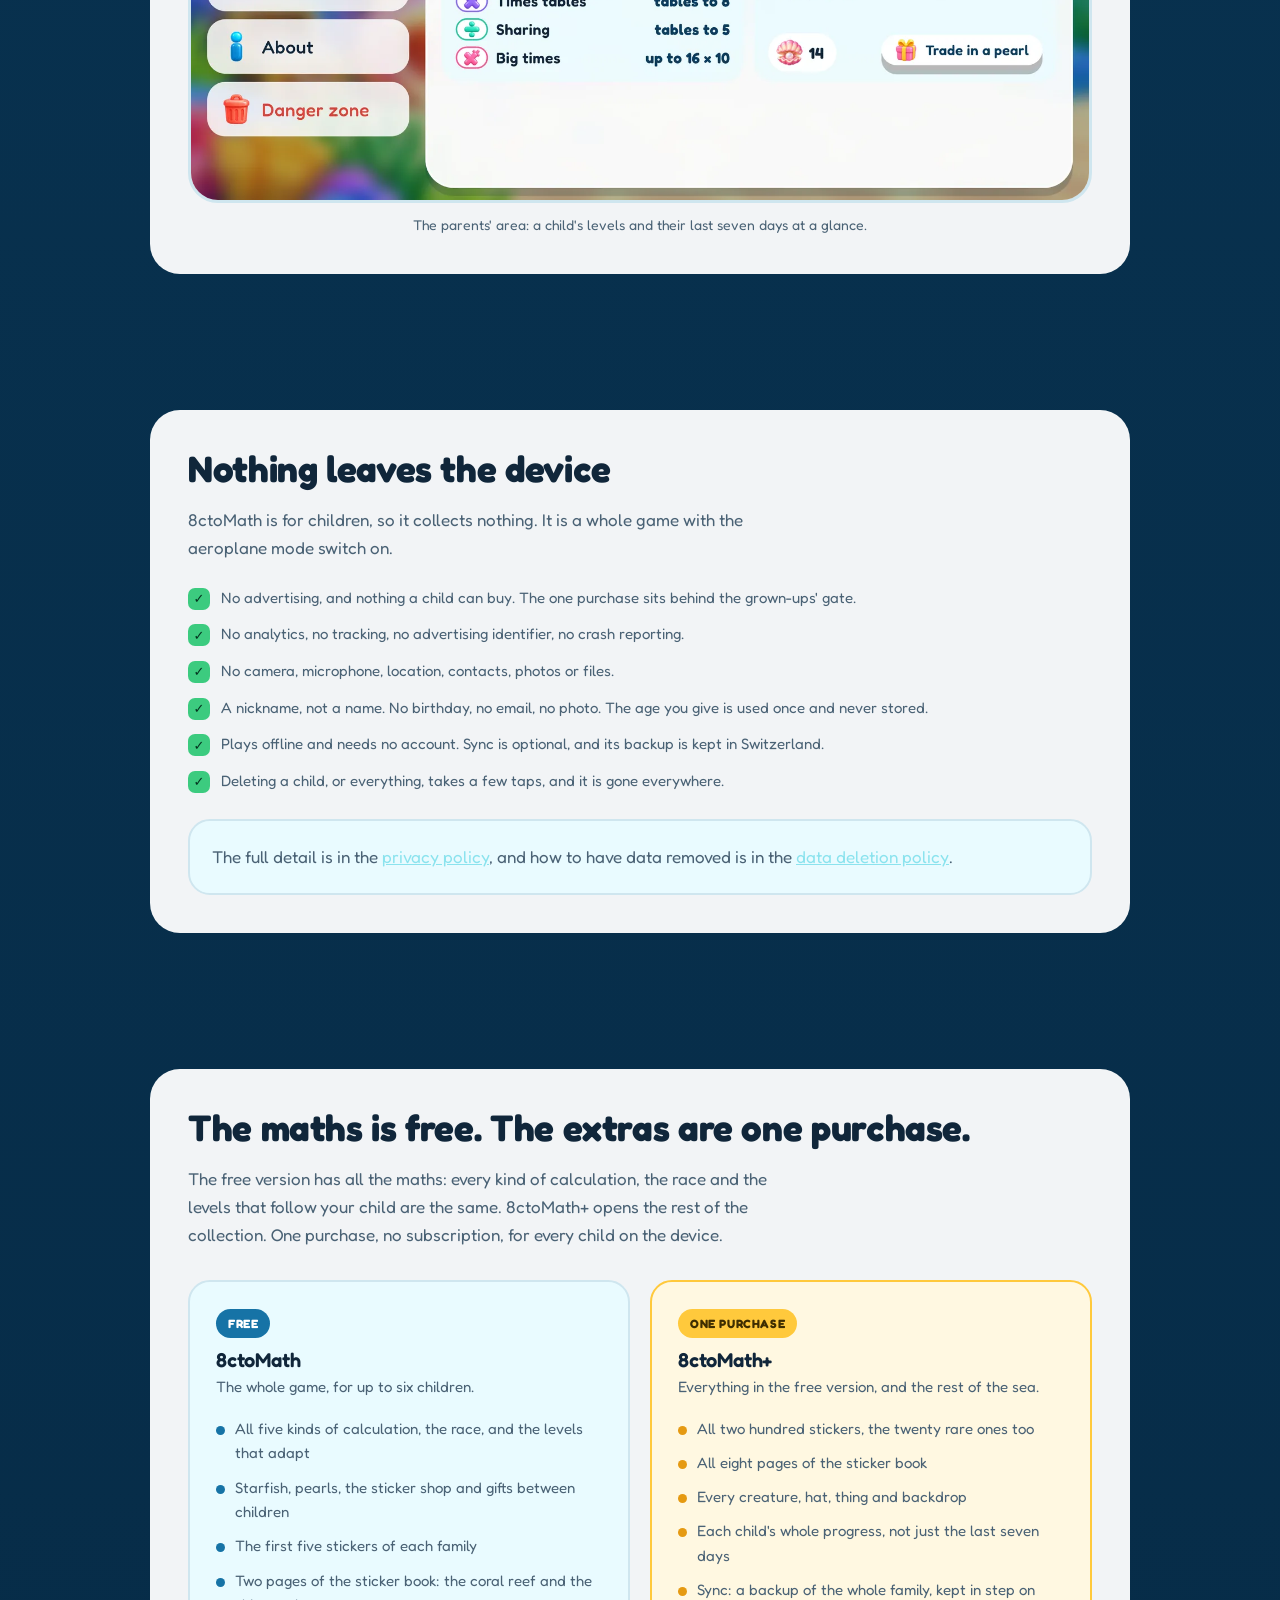
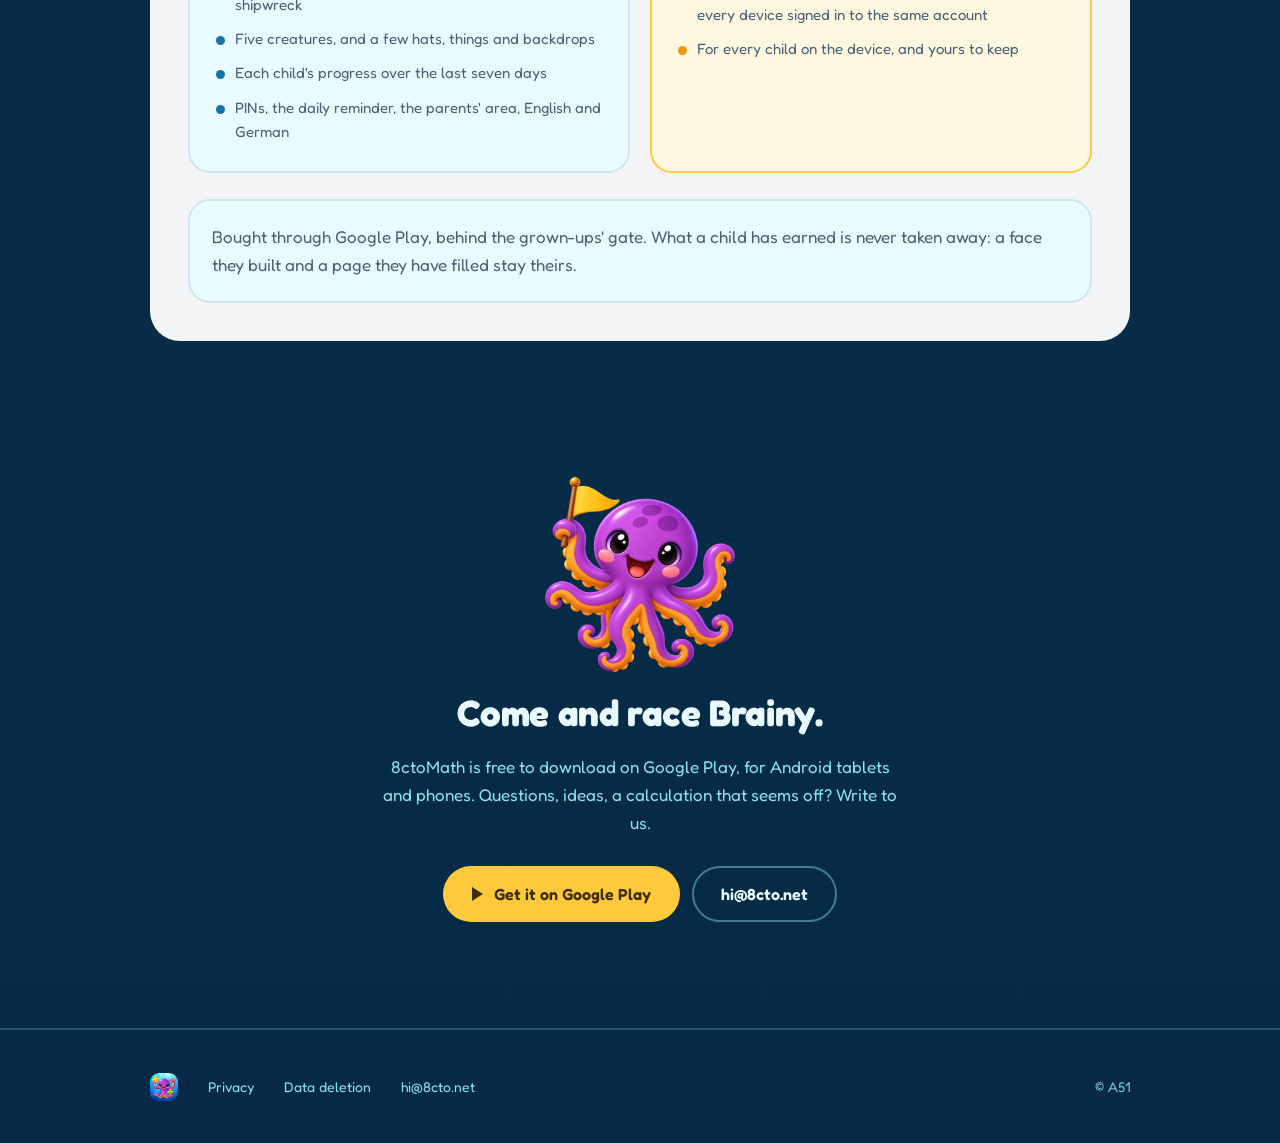
==== commit 4274af0e: "The page catches up with 1.2: progress, the daily reminder, Sync For parents grows to eight tiles, f" ====
--- a/index.html
+++ b/index.html
@@ -866,7 +866,7 @@
       written out in words, to be typed in digits. Easy for you, dull for a
       six-year-old.</p>
 
-      <div class="grid g3" style="margin-top:1.8em">
+      <div class="grid g4" style="margin-top:1.8em">
         <div class="tile">
           <img class="ico" src="img/icons/children.webp" alt="" loading="lazy">
           <h3>Up to six children</h3>
@@ -880,10 +880,16 @@
           Forgotten? You take it off.</p>
         </div>
         <div class="tile">
-          <img class="ico" src="img/icons/levels.webp" alt="" loading="lazy">
-          <h3>The last seven days</h3>
-          <p>Questions answered, mistakes made and days played, per child.
-          Numbers, not badges.</p>
+          <img class="ico" src="img/icons/progress.webp" alt="" loading="lazy">
+          <h3>Progress for every child</h3>
+          <p>Days practised and the streak, minutes, each level over time and
+          the calculations still tricky. Children can open it too.</p>
+        </div>
+        <div class="tile">
+          <img class="ico" src="img/icons/reminder.webp" alt="" loading="lazy">
+          <h3>A daily reminder</h3>
+          <p>If you like, 8cto reminds the children who have not played yet,
+          once a day, at a time you choose.</p>
         </div>
         <div class="tile">
           <img class="ico" src="img/icons/pencil.webp" alt="" loading="lazy">
@@ -896,6 +902,12 @@
           <h3>Trade in a pearl</h3>
           <p>Take a pearl off the pile when you hand over whatever it was
           worth at home.</p>
+        </div>
+        <div class="tile">
+          <img class="ico" src="img/icons/sync.webp" alt="" loading="lazy">
+          <h3>Sync</h3>
+          <p>Sign in, and the family is the same on every device, with a
+          backup kept in Switzerland. Part of 8ctoMath+.</p>
         </div>
         <div class="tile">
           <img class="ico" src="img/icons/settings.webp" alt="" loading="lazy">
@@ -924,7 +936,7 @@
       <ul class="plist">
         <li><span class="tick">✓</span><span>No advertising, and nothing a child can buy. The one purchase sits behind the grown-ups' gate.</span></li>
         <li><span class="tick">✓</span><span>No analytics, no tracking, no advertising identifier, no crash reporting.</span></li>
-        <li><span class="tick">✓</span><span>No permissions asked for: no camera, microphone, location, contacts, photos or files.</span></li>
+        <li><span class="tick">✓</span><span>No camera, microphone, location, contacts, photos or files.</span></li>
         <li><span class="tick">✓</span><span>A nickname, not a name. No birthday, no email, no photo. The age you give is used once and never stored.</span></li>
         <li><span class="tick">✓</span><span>Plays offline and needs no account. Sync is optional, and its backup is kept in Switzerland.</span></li>
         <li><span class="tick">✓</span><span>Deleting a child, or everything, takes a few taps, and it is gone everywhere.</span></li>
@@ -957,7 +969,8 @@
             <li>The first five stickers of each family</li>
             <li>Two pages of the sticker book: the coral reef and the shipwreck</li>
             <li>Five creatures, and a few hats, things and backdrops</li>
-            <li>PINs, the parents' area, English and German</li>
+            <li>Each child's progress over the last seven days</li>
+            <li>PINs, the daily reminder, the parents' area, English and German</li>
           </ul>
         </div>
         <div class="plan plus">
@@ -968,6 +981,7 @@
             <li>All two hundred stickers, the twenty rare ones too</li>
             <li>All eight pages of the sticker book</li>
             <li>Every creature, hat, thing and backdrop</li>
+            <li>Each child's whole progress, not just the last seven days</li>
             <li>Sync: a backup of the whole family, kept in step on every device signed in to the same account</li>
             <li>For every child on the device, and yours to keep</li>
           </ul>
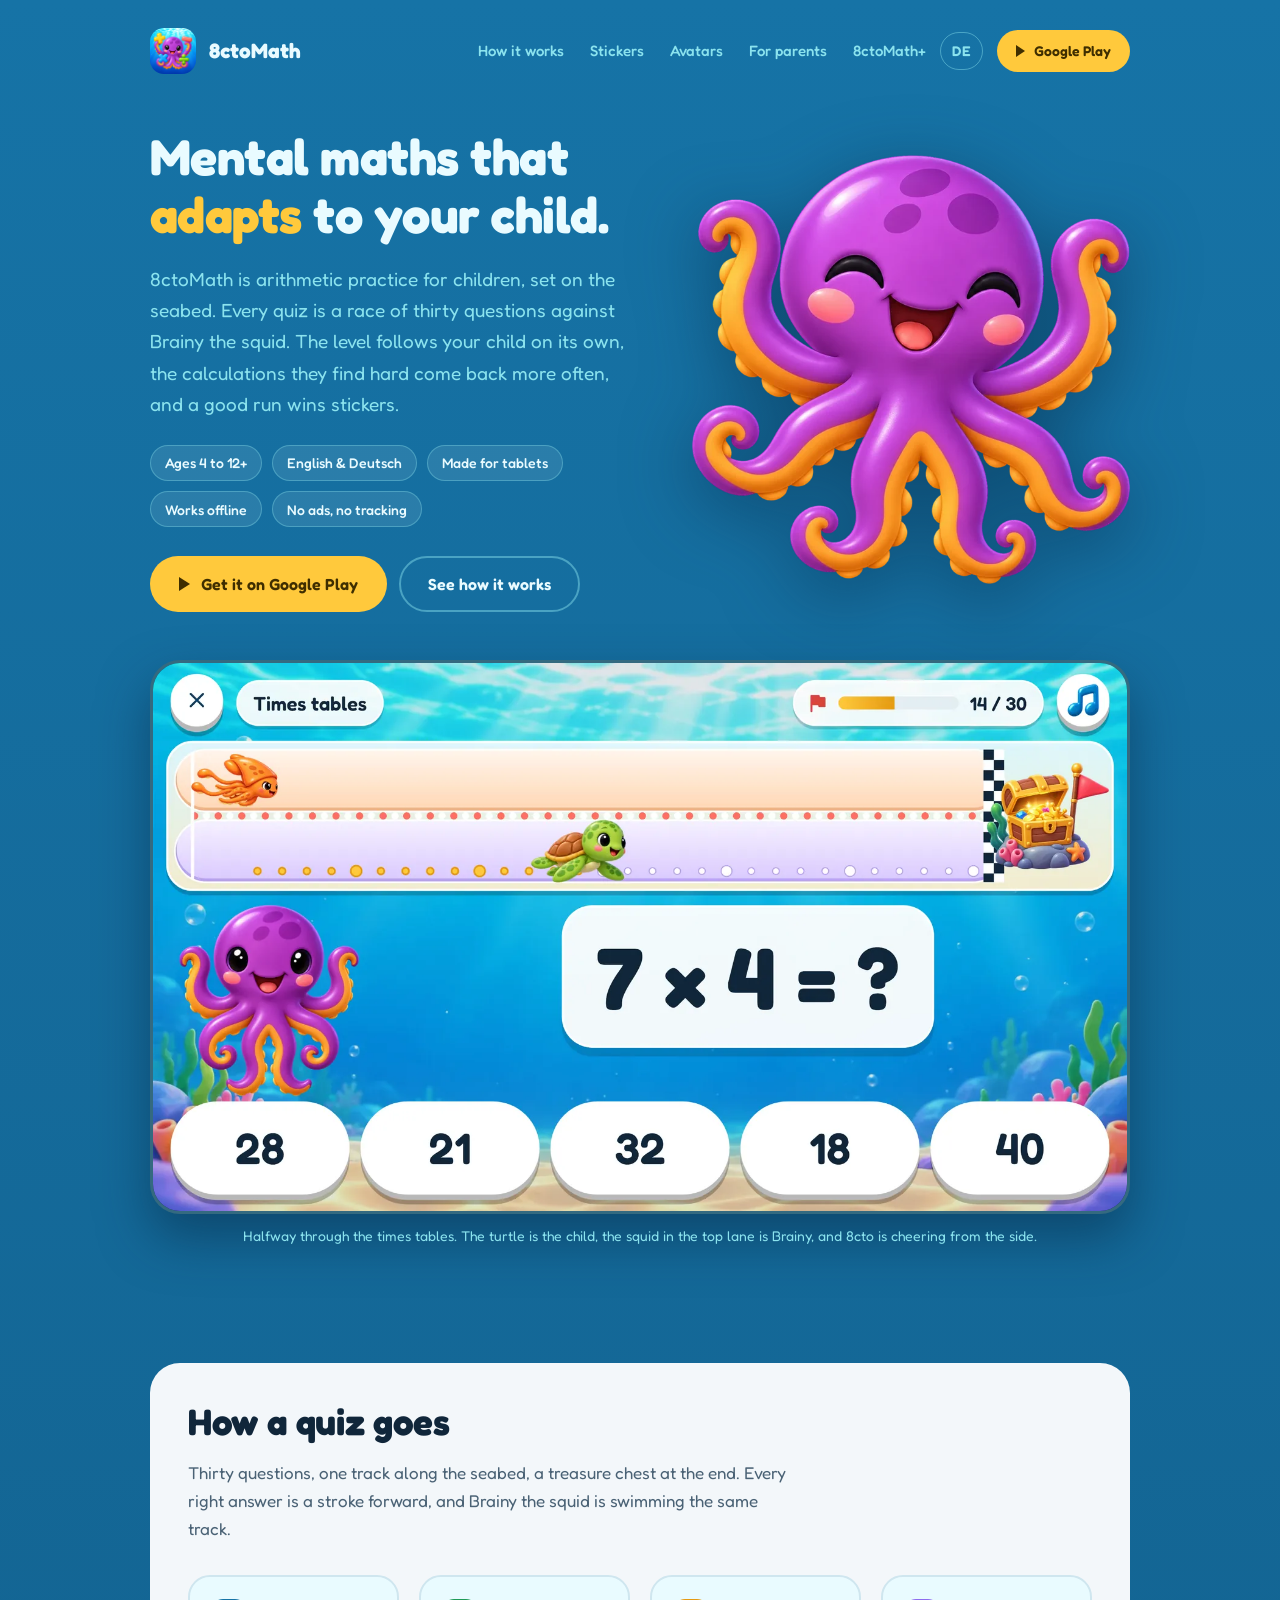
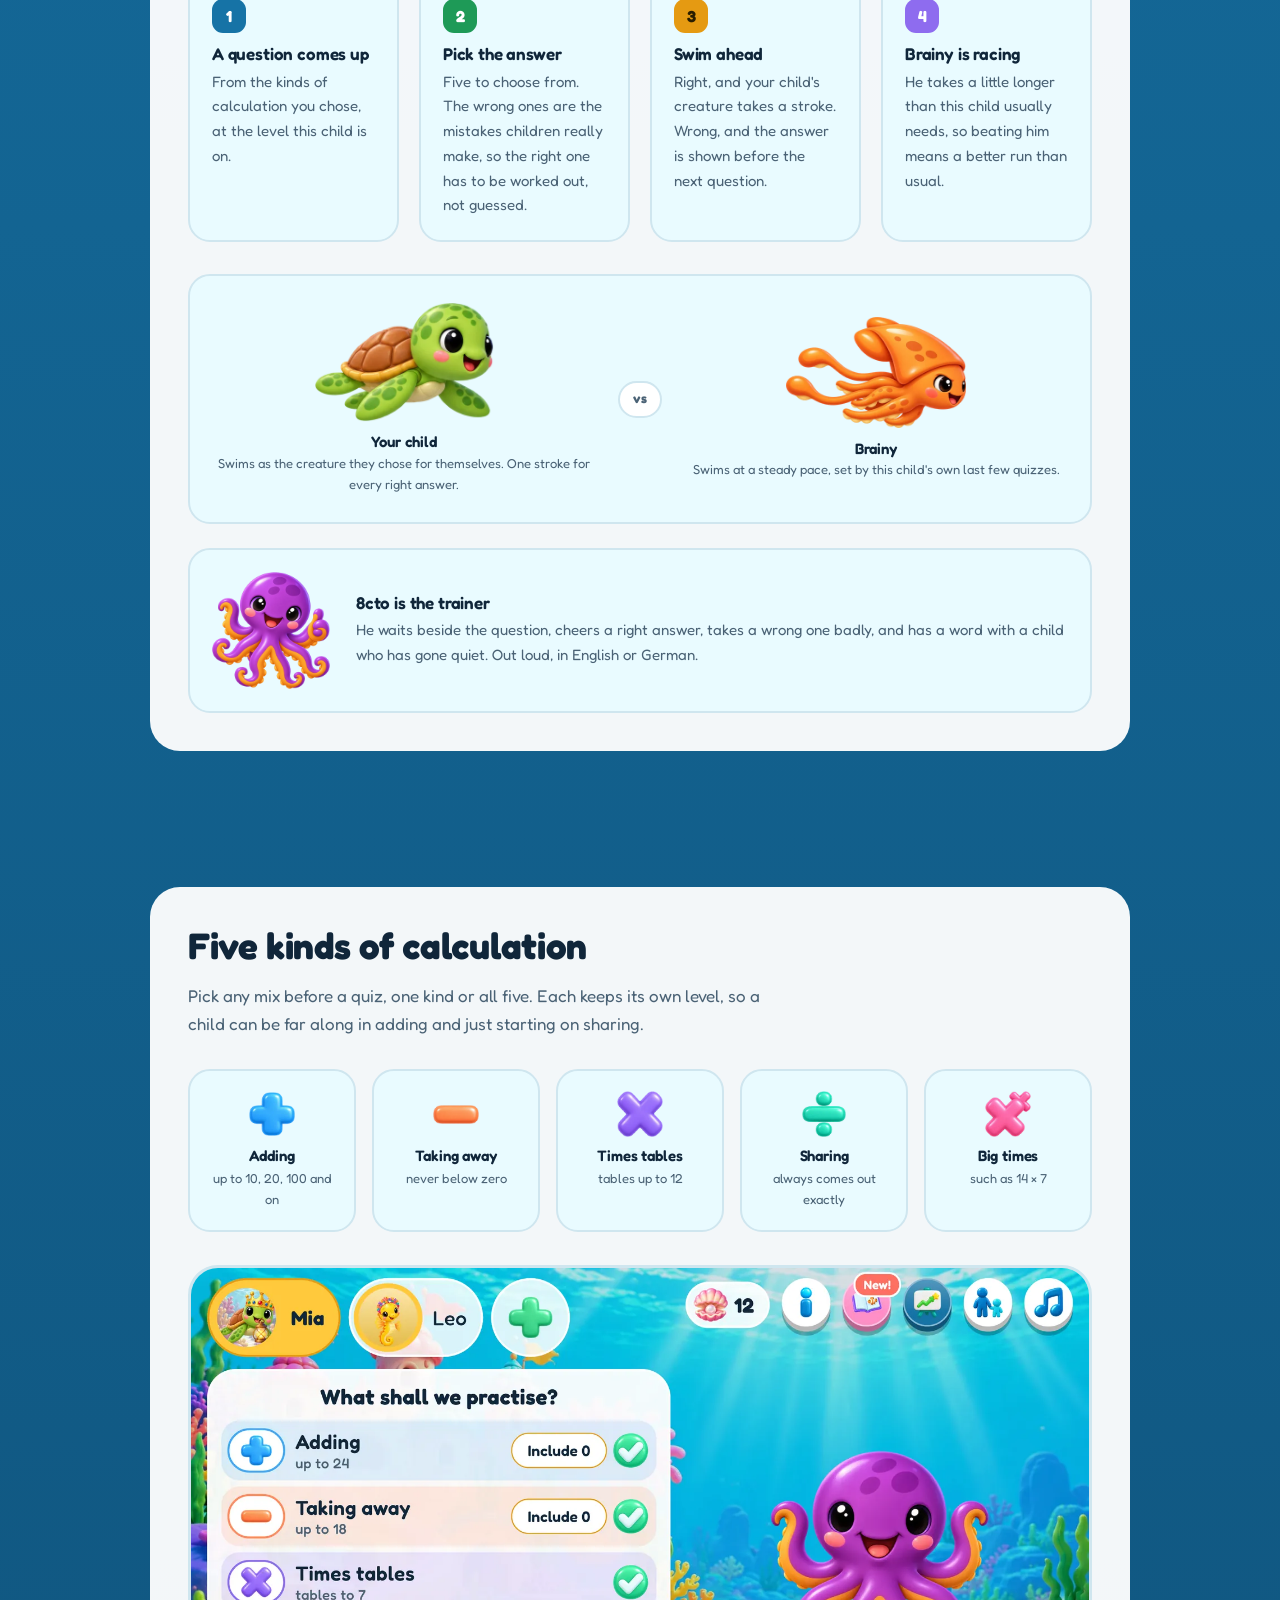
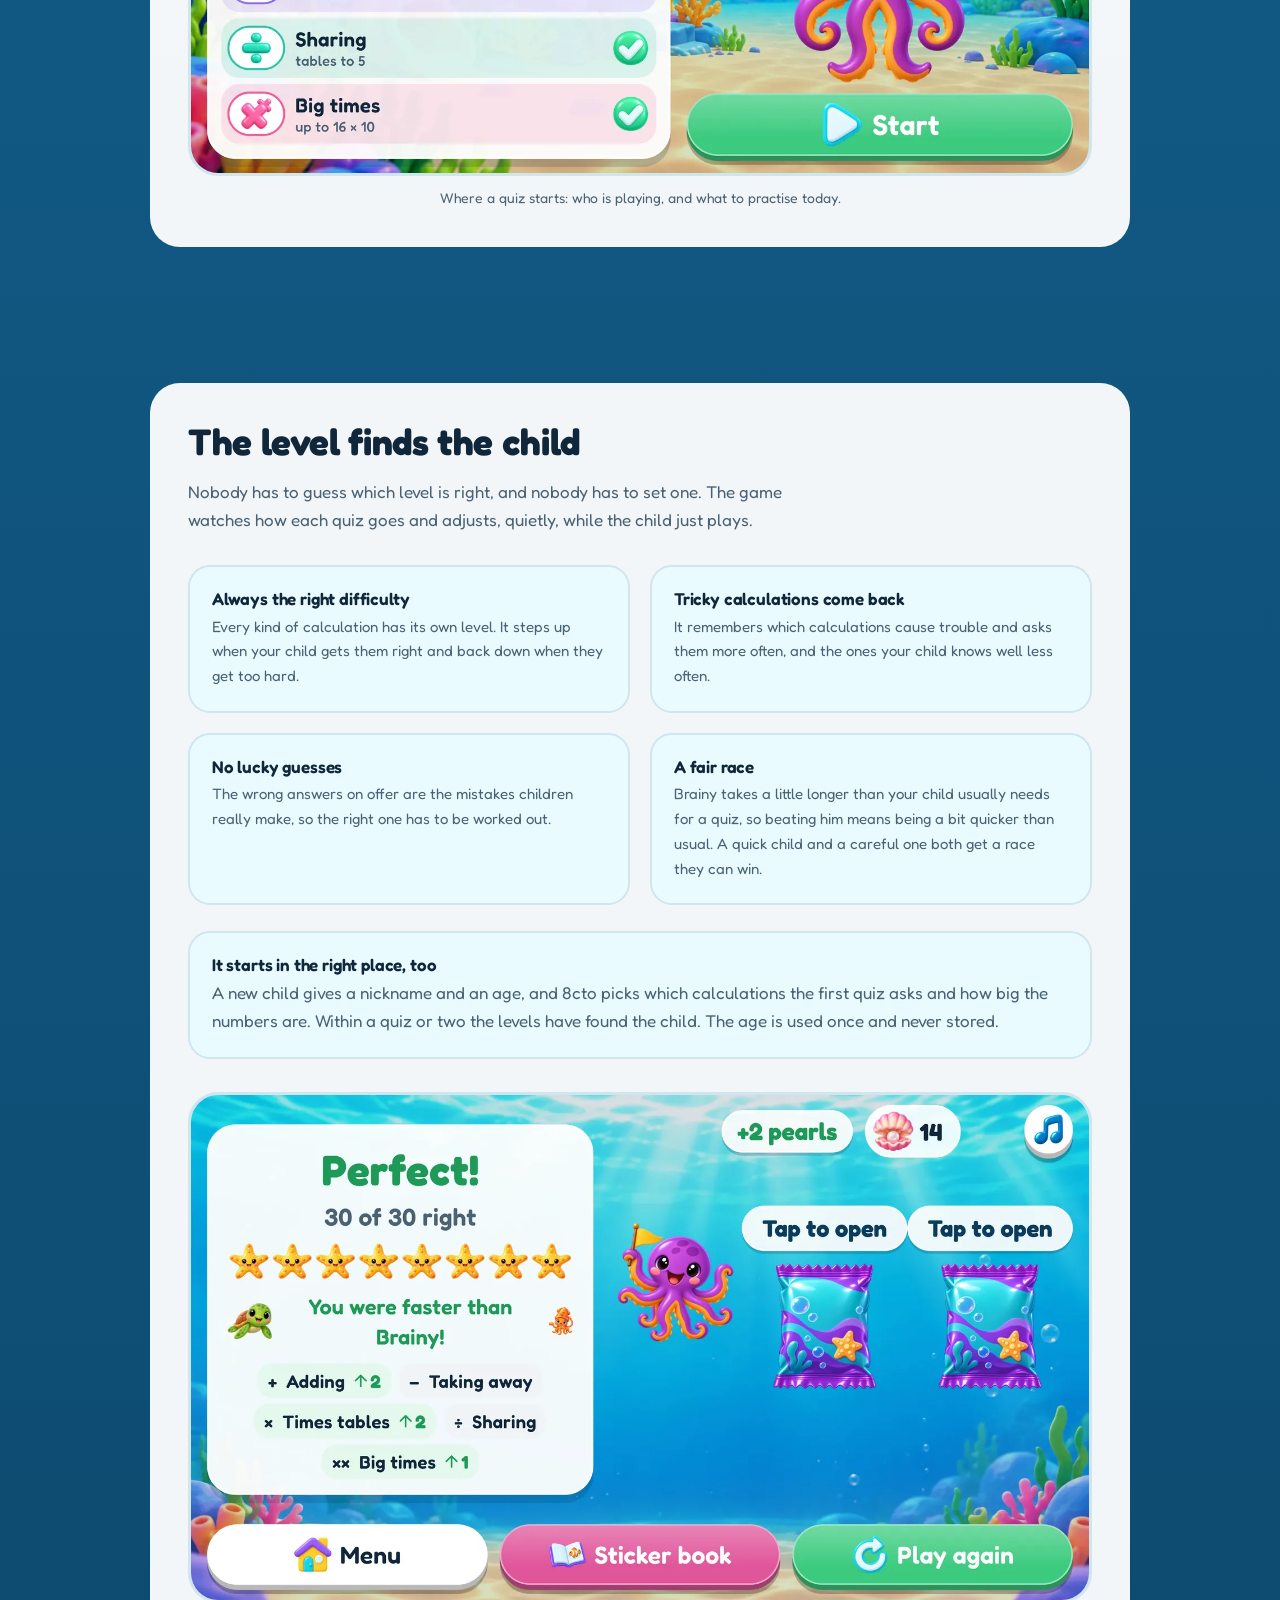
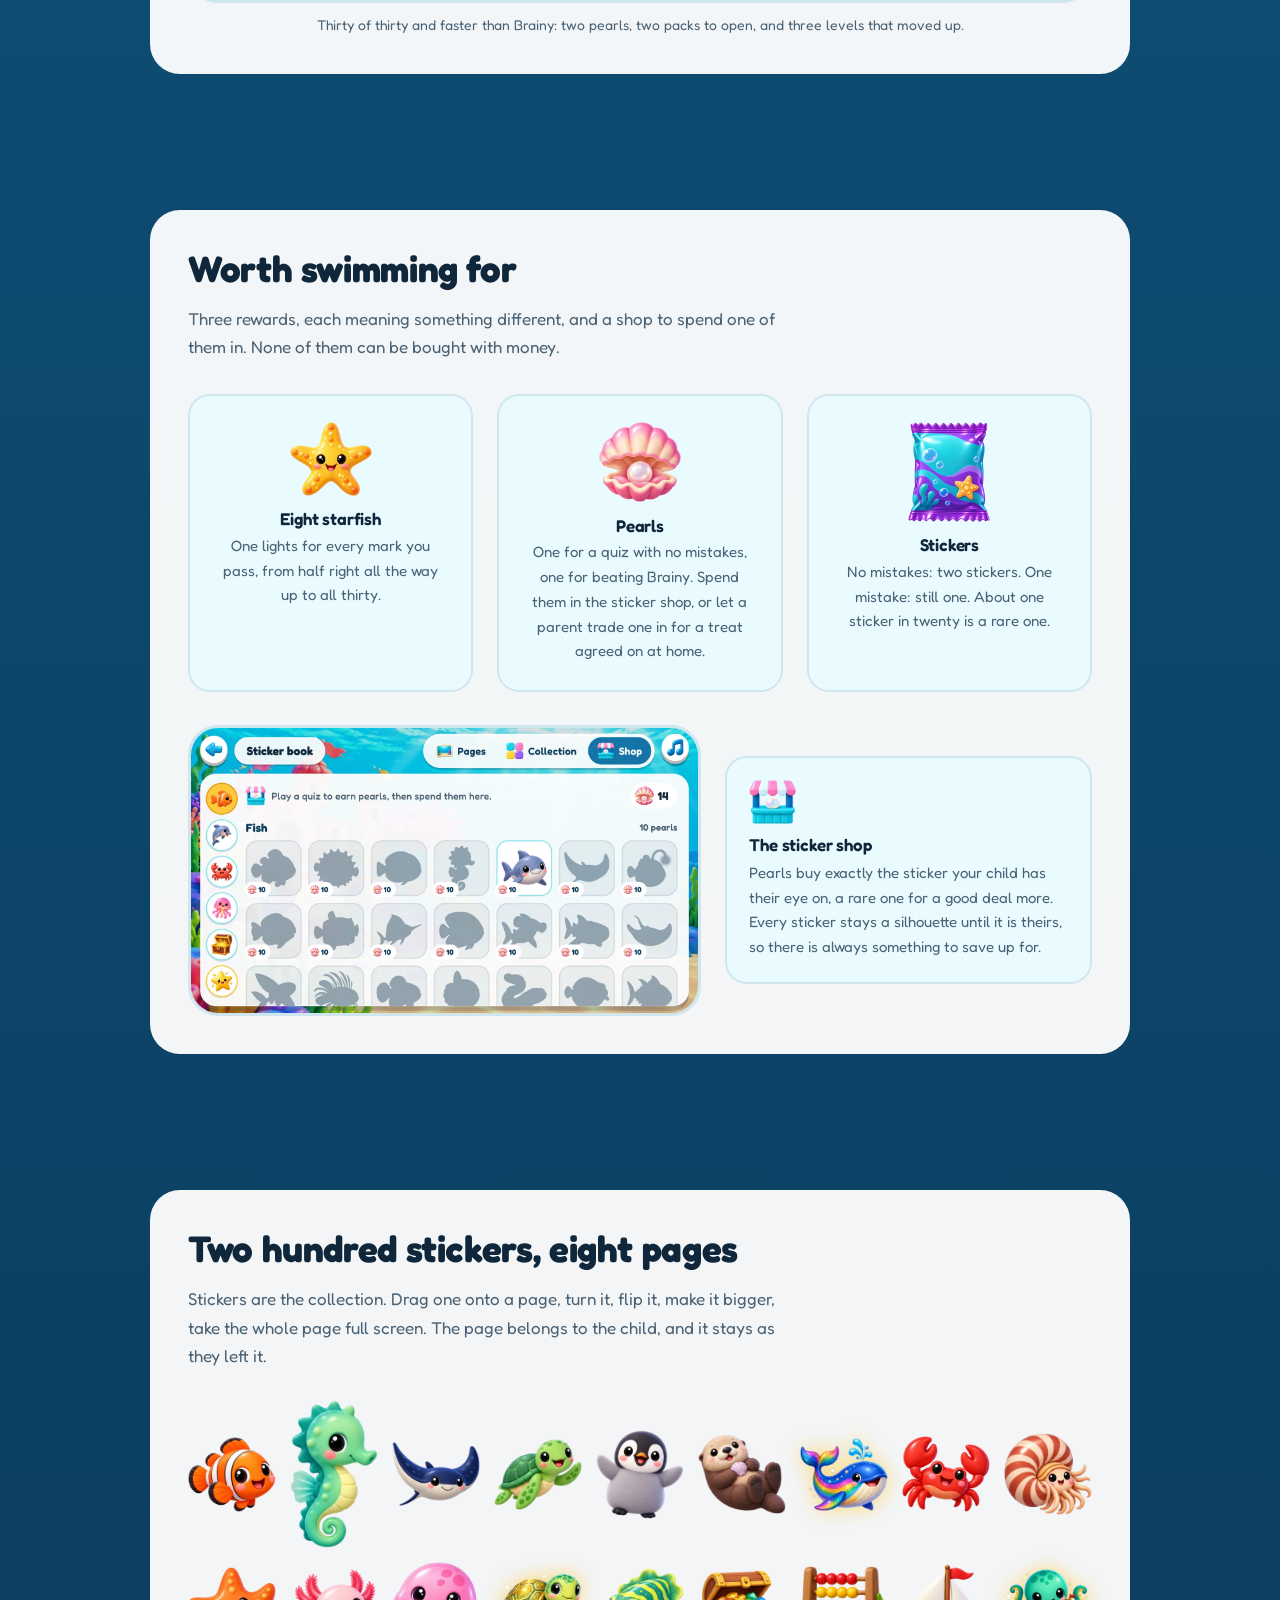
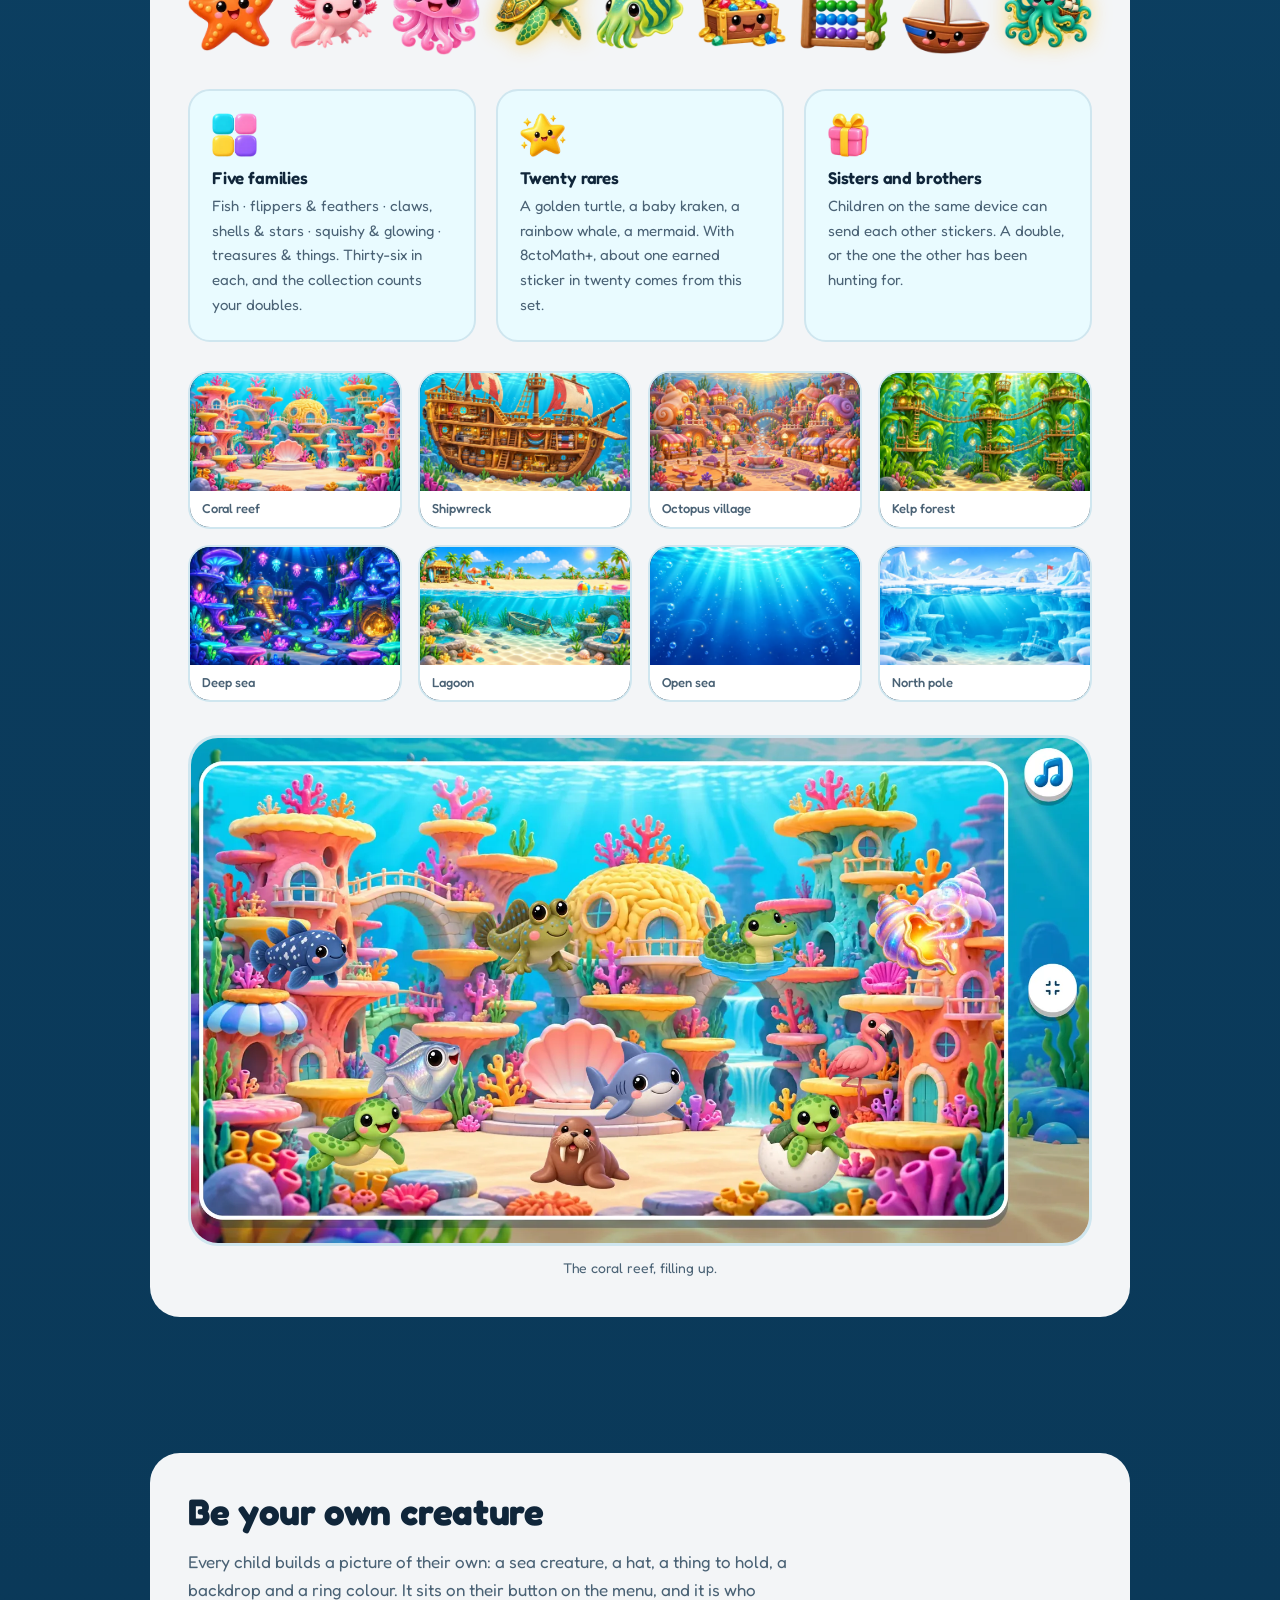
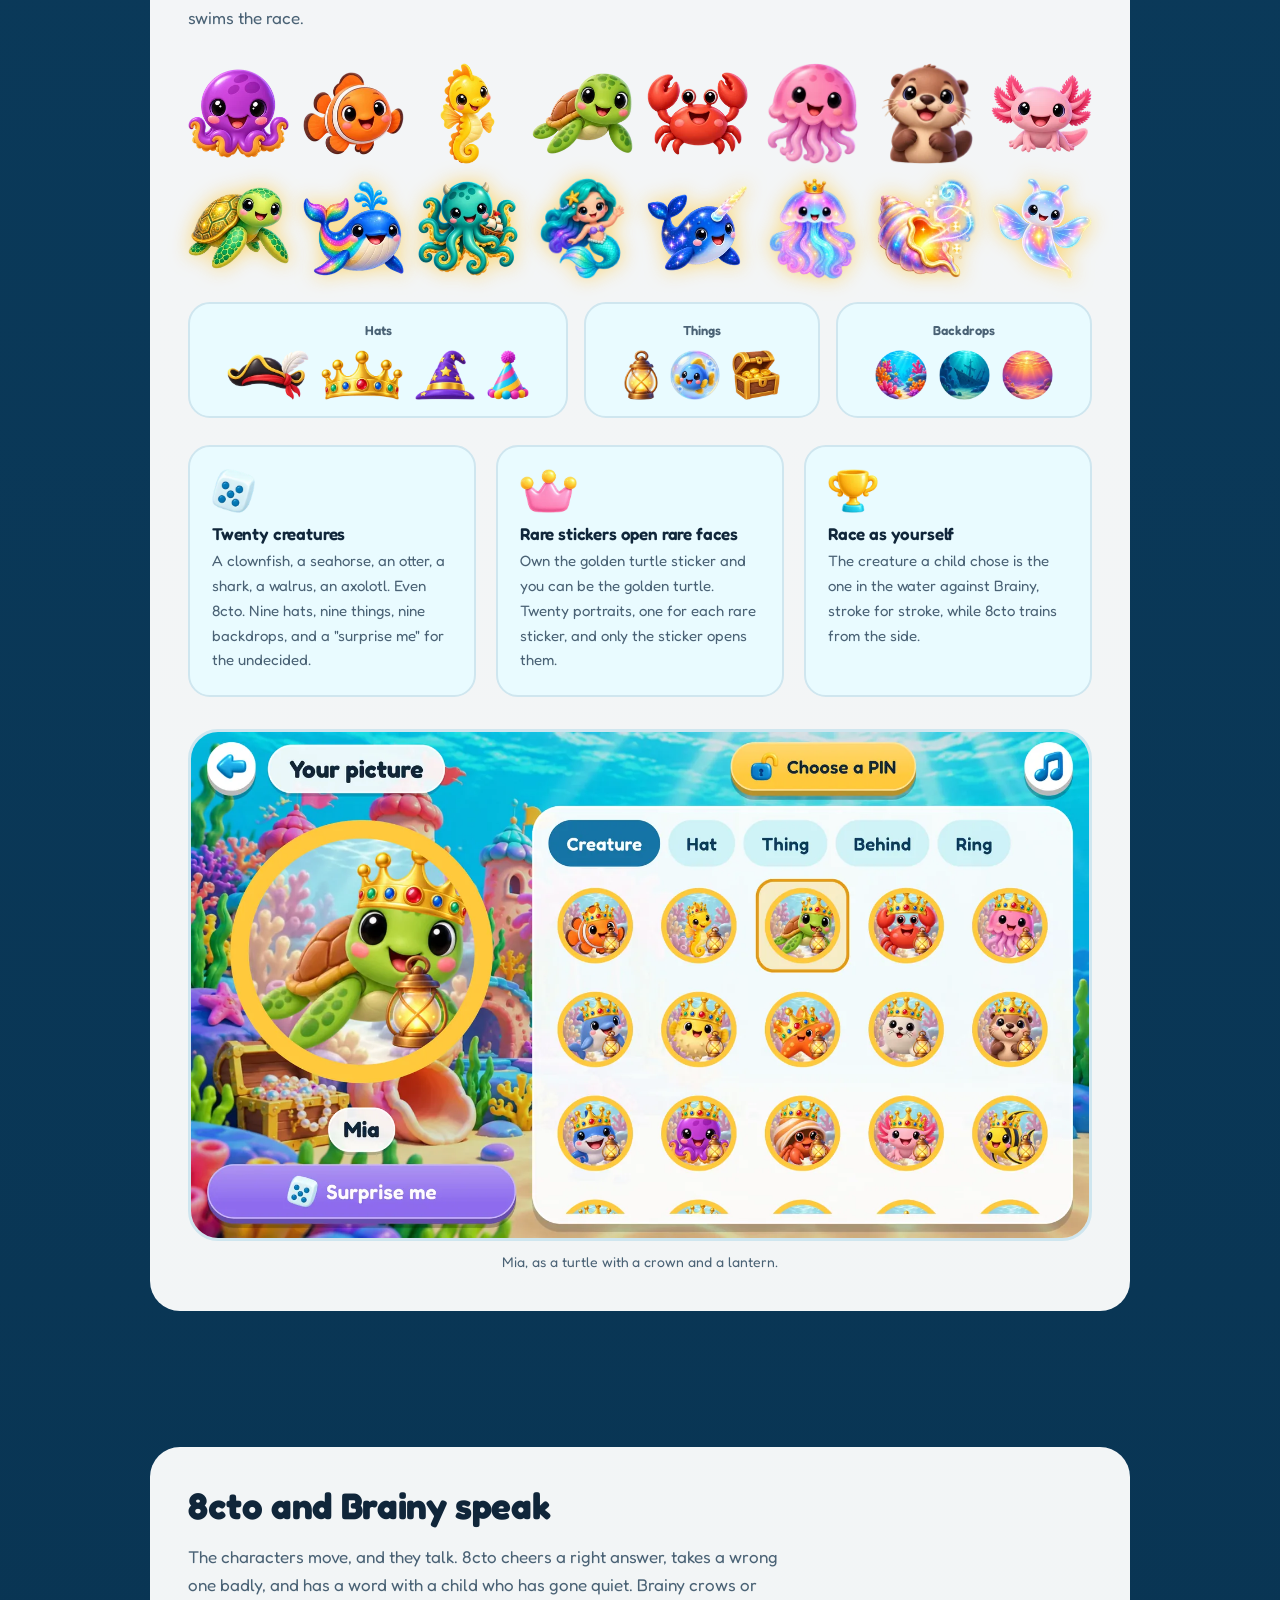
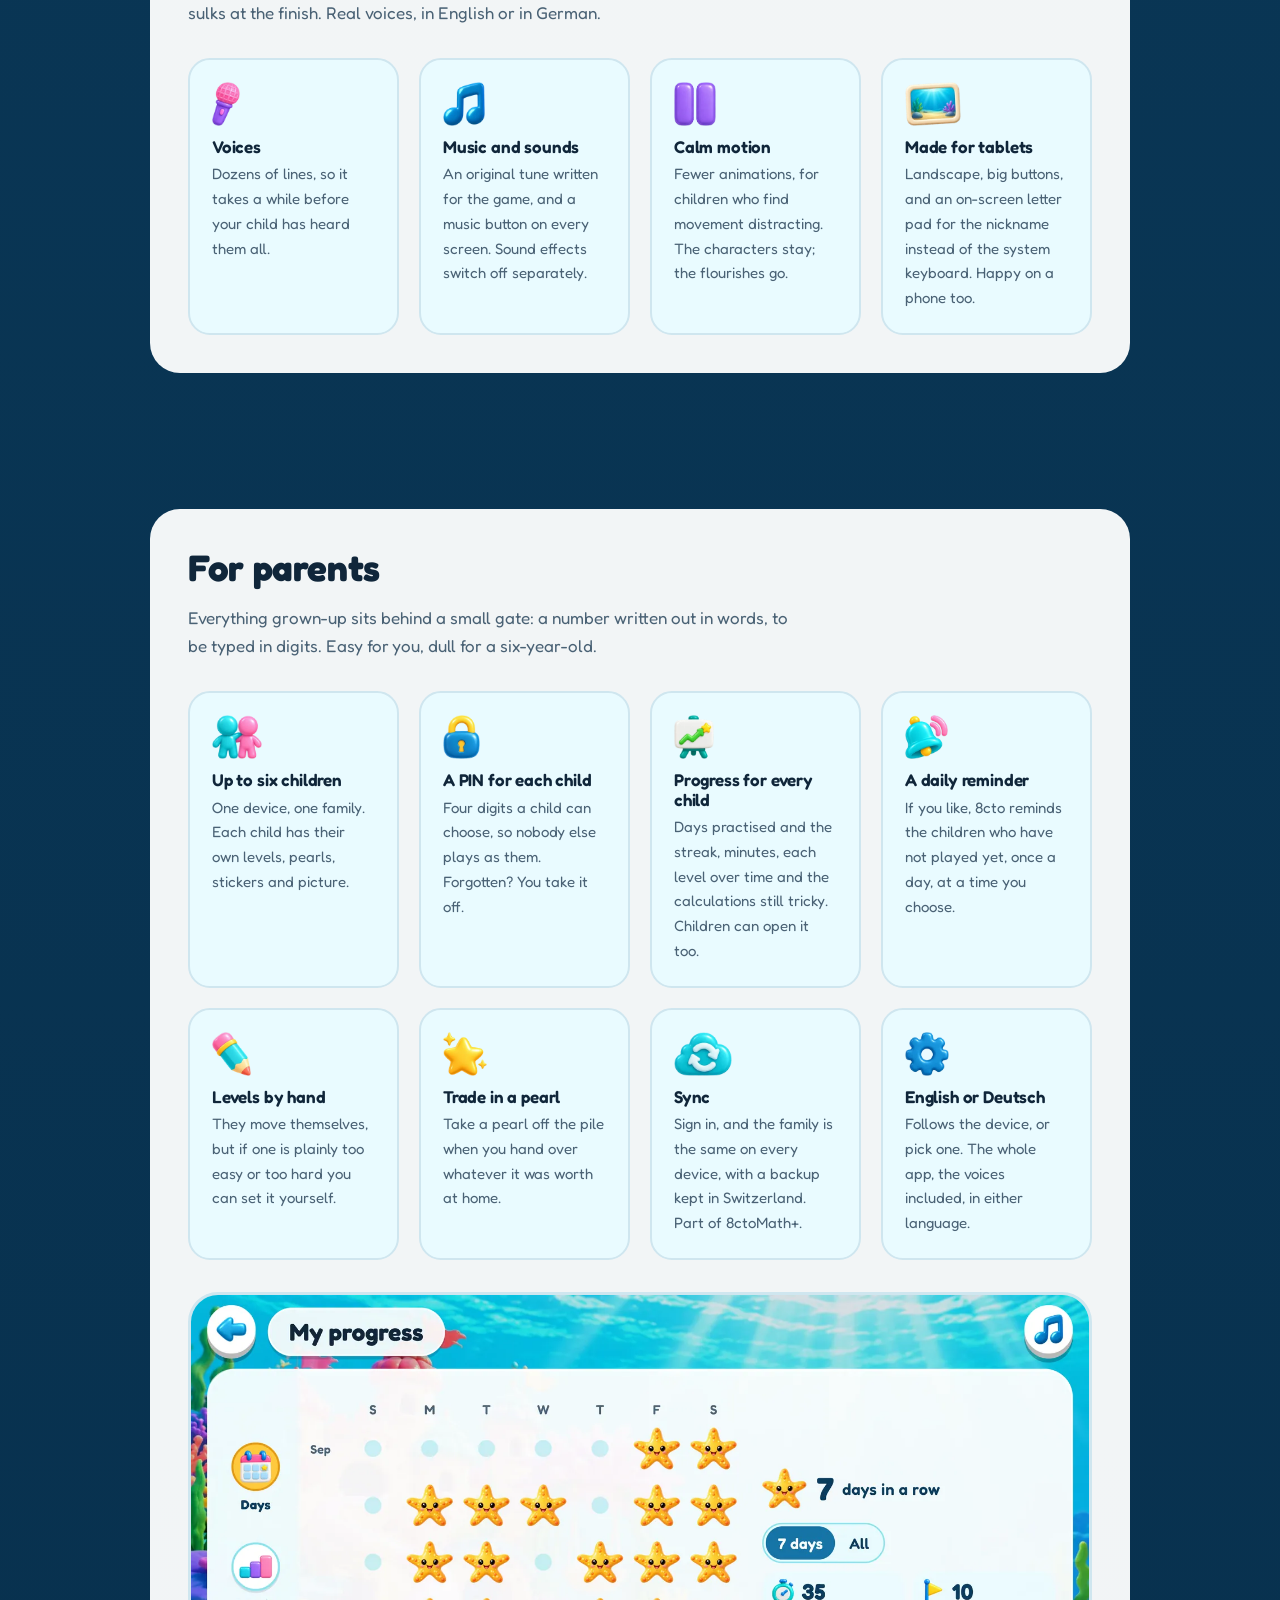
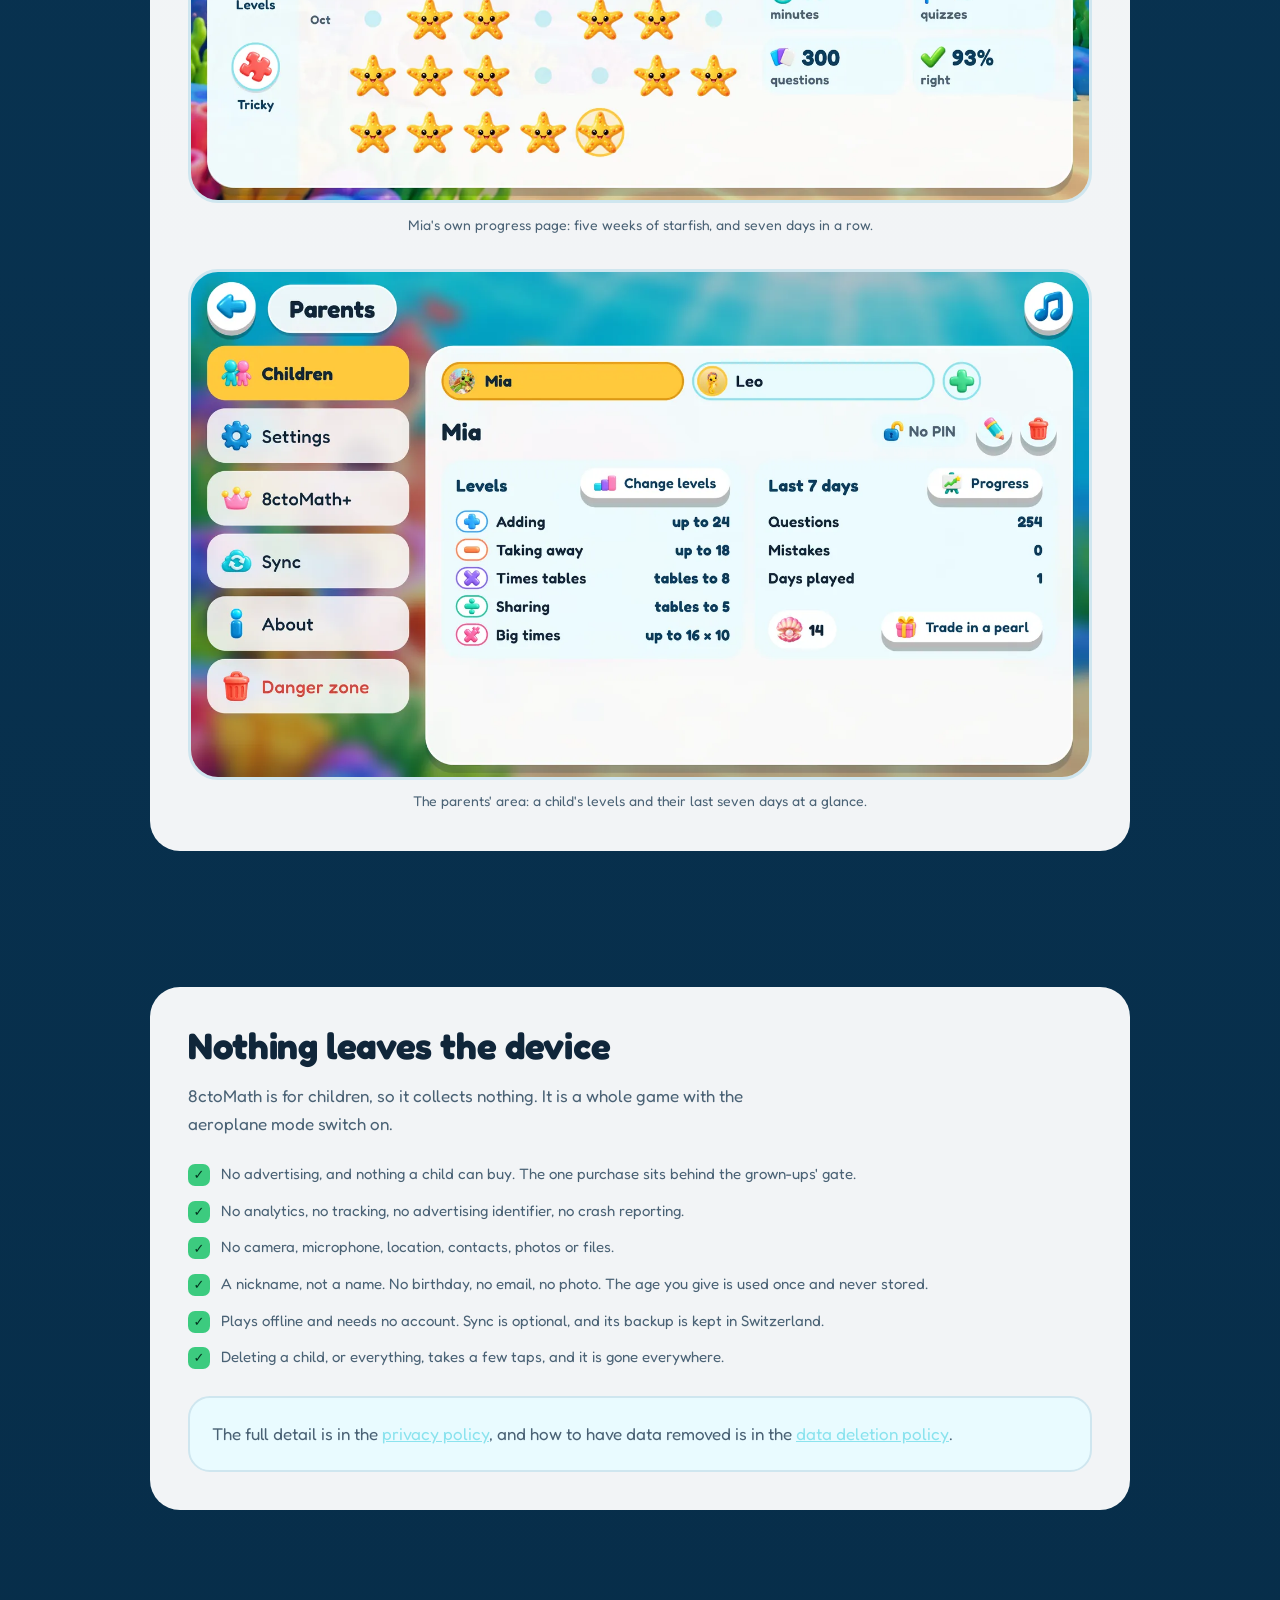
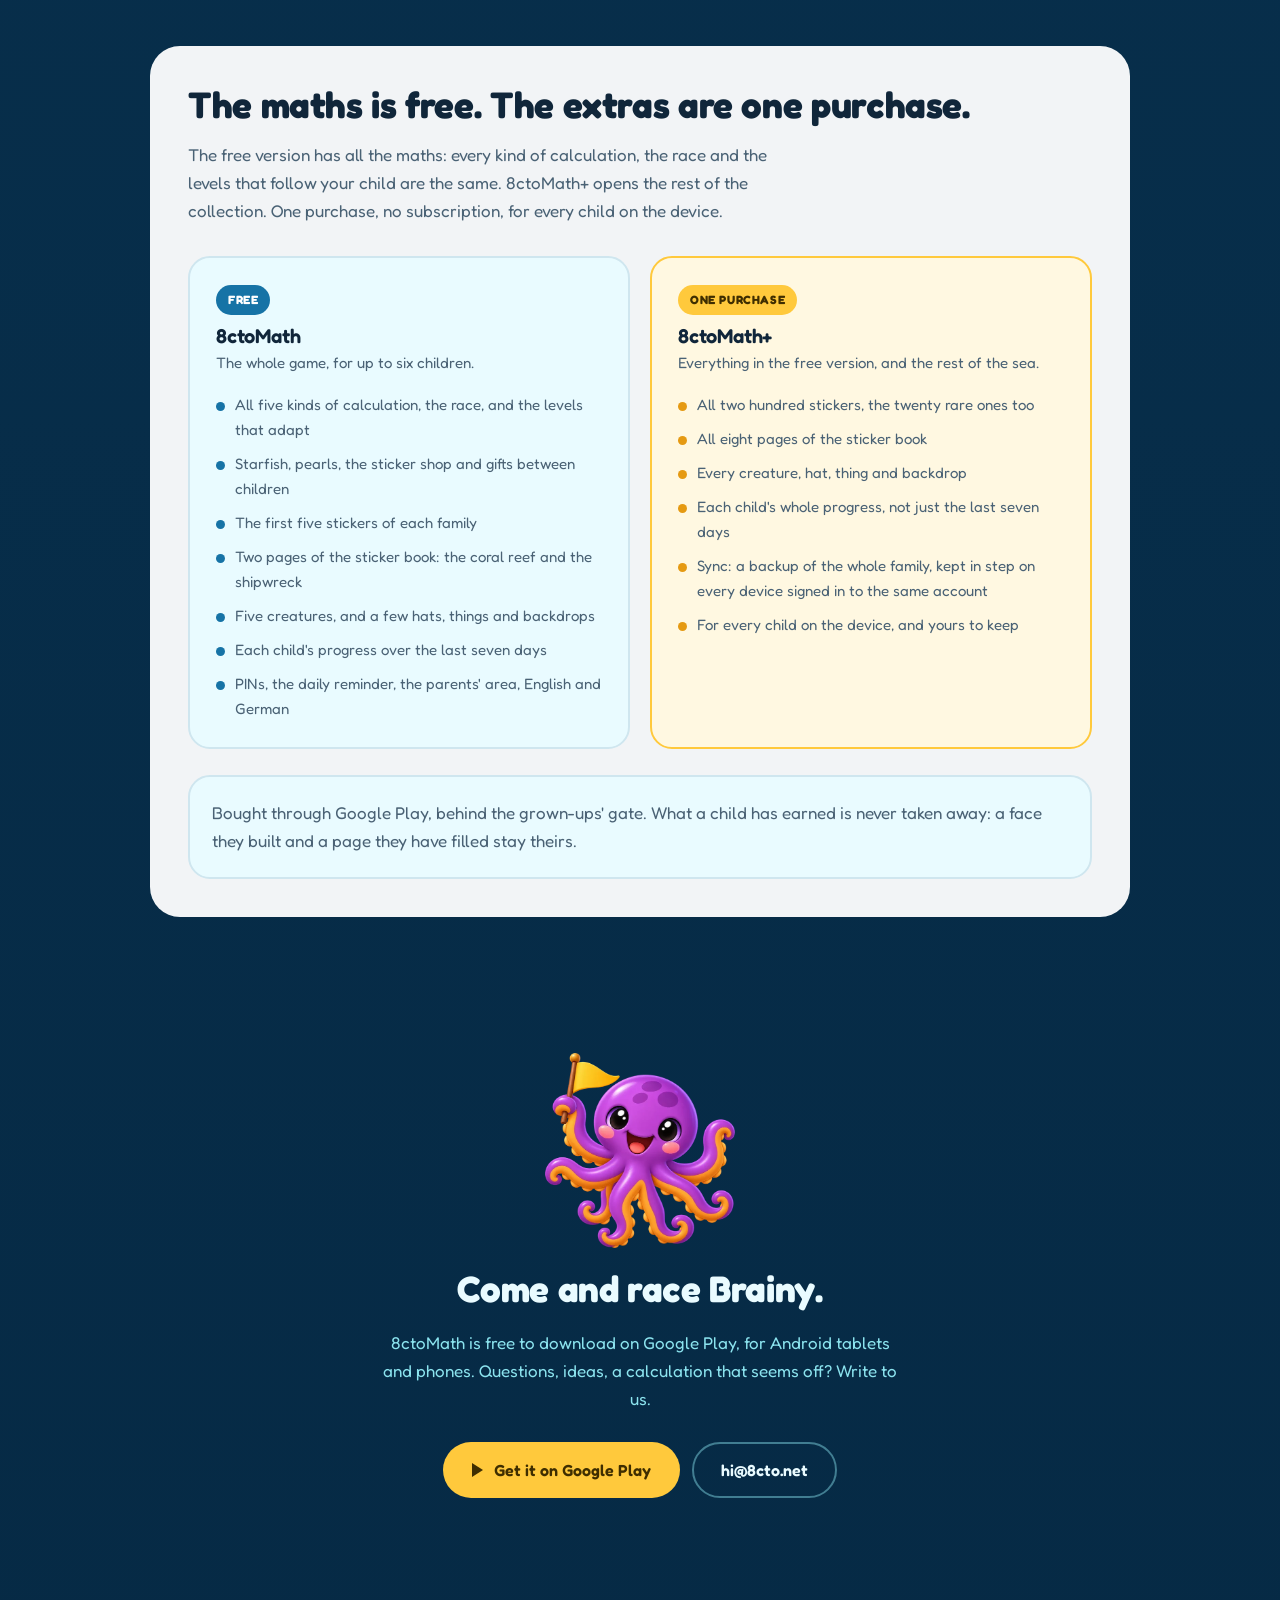
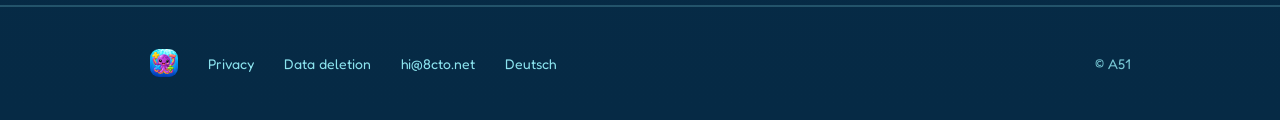
==== commit ead0a8d6: "8cto.net in German, with the new screenshots de/ holds the three pages in German: index.html, datens" ====
--- a/index.html
+++ b/index.html
@@ -14,7 +14,13 @@
 <meta property="og:image" content="https://8cto.net/img/og.png">
 <meta property="og:image:width" content="1200">
 <meta property="og:image:height" content="630">
+<meta property="og:locale" content="en_GB">
+<meta property="og:locale:alternate" content="de_CH">
 <meta name="twitter:card" content="summary_large_image">
+<link rel="canonical" href="https://8cto.net/">
+<link rel="alternate" hreflang="en" href="https://8cto.net/">
+<link rel="alternate" hreflang="de" href="https://8cto.net/de/">
+<link rel="alternate" hreflang="x-default" href="https://8cto.net/">
 <link rel="icon" href="favicon.ico" sizes="any">
 <link rel="icon" href="favicon-192.png" type="image/png" sizes="192x192">
 <link rel="apple-touch-icon" href="apple-touch-icon.png">
@@ -139,12 +145,21 @@
    a phone visitor is likely to want. */
 .top .btn-play{flex:none}
 @media (max-width:560px){.top .btn-play{margin-left:auto}}
+/* The other language, as two letters beside the store pill. On a 320 px
+   phone it goes; the footer has it too. */
+.top .lang{flex:none;color:var(--shallow);text-decoration:none;font-weight:600;
+  font-size:.875rem;letter-spacing:.04em;padding:.45em .8em;
+  border:1.5px solid rgba(139,227,238,.45);border-radius:999px}
+.top .lang:hover{color:#fff;border-color:var(--shallow)}
+@media (max-width:560px){.top .lang{margin-left:auto}.top .lang ~ .btn-play{margin-left:0}}
 /* A 320 px phone fits logo, name and pill only a size down. */
 @media (max-width:380px){
   .top,.top .home{gap:10px}
   .top img{width:40px;height:40px;border-radius:12px}
   .top .name{font-size:1.15rem}
   .top .btn-play{font-size:.8125rem;padding:.5em 1em;gap:.5em}
+  .top .lang{display:none}
+  .top .lang ~ .btn-play{margin-left:auto}
 }
 
 /* ---------- hero ---------- */
@@ -411,6 +426,7 @@
     <a href="#parents">For parents</a>
     <a href="#plus">8ctoMath+</a>
   </nav>
+  <a class="lang" href="de/" hreflang="de" lang="de" title="Deutsch" aria-label="Deutsch">DE</a>
   <a class="btn btn-sun btn-sm btn-play" href="https://play.google.com/store/apps/details?id=io.a51.octomath"><span class="tri" aria-hidden="true"></span>Google&nbsp;Play</a>
 </header>
 
@@ -919,7 +935,15 @@
 
       <figure style="margin-top:1.9em">
         <div class="screen">
-          <img src="img/shots/shot-parents.webp" alt="The parents' area: tabs for Children, Settings, 8ctoMath+, Sync, About and Danger zone; Mia's card with her five levels, the last seven days and a Trade in a pearl button" width="1600" height="900" loading="lazy">
+          <img src="img/shots/shot-progress.webp" alt="Mia's progress page: a calendar of five weeks with a starfish on every day she practised, seven days in a row, and this week's 35 minutes, 10 quizzes, 300 questions and 93% right" width="1600" height="900" loading="lazy">
+        </div>
+        <figcaption>Mia's own progress page: five weeks of starfish, and
+        seven days in a row.</figcaption>
+      </figure>
+
+      <figure style="margin-top:1.9em">
+        <div class="screen">
+          <img src="img/shots/shot-parents.webp" alt="The parents' area: tabs for Children, Settings, 8ctoMath+, Sync, About and Danger zone; Mia's card with her five levels, the last seven days, and Progress and Trade in a pearl buttons" width="1600" height="900" loading="lazy">
         </div>
         <figcaption>The parents' area: a child's levels and their last seven
         days at a glance.</figcaption>
@@ -1016,6 +1040,7 @@
     <a href="privacy.html">Privacy</a>
     <a href="data_deletion.html">Data deletion</a>
     <a href="mailto:hi@8cto.net">hi@8cto.net</a>
+    <a href="de/" hreflang="de" lang="de">Deutsch</a>
     <span class="copy">&copy; <a href="https://a51.io">A51</a></span>
   </div>
 </footer>
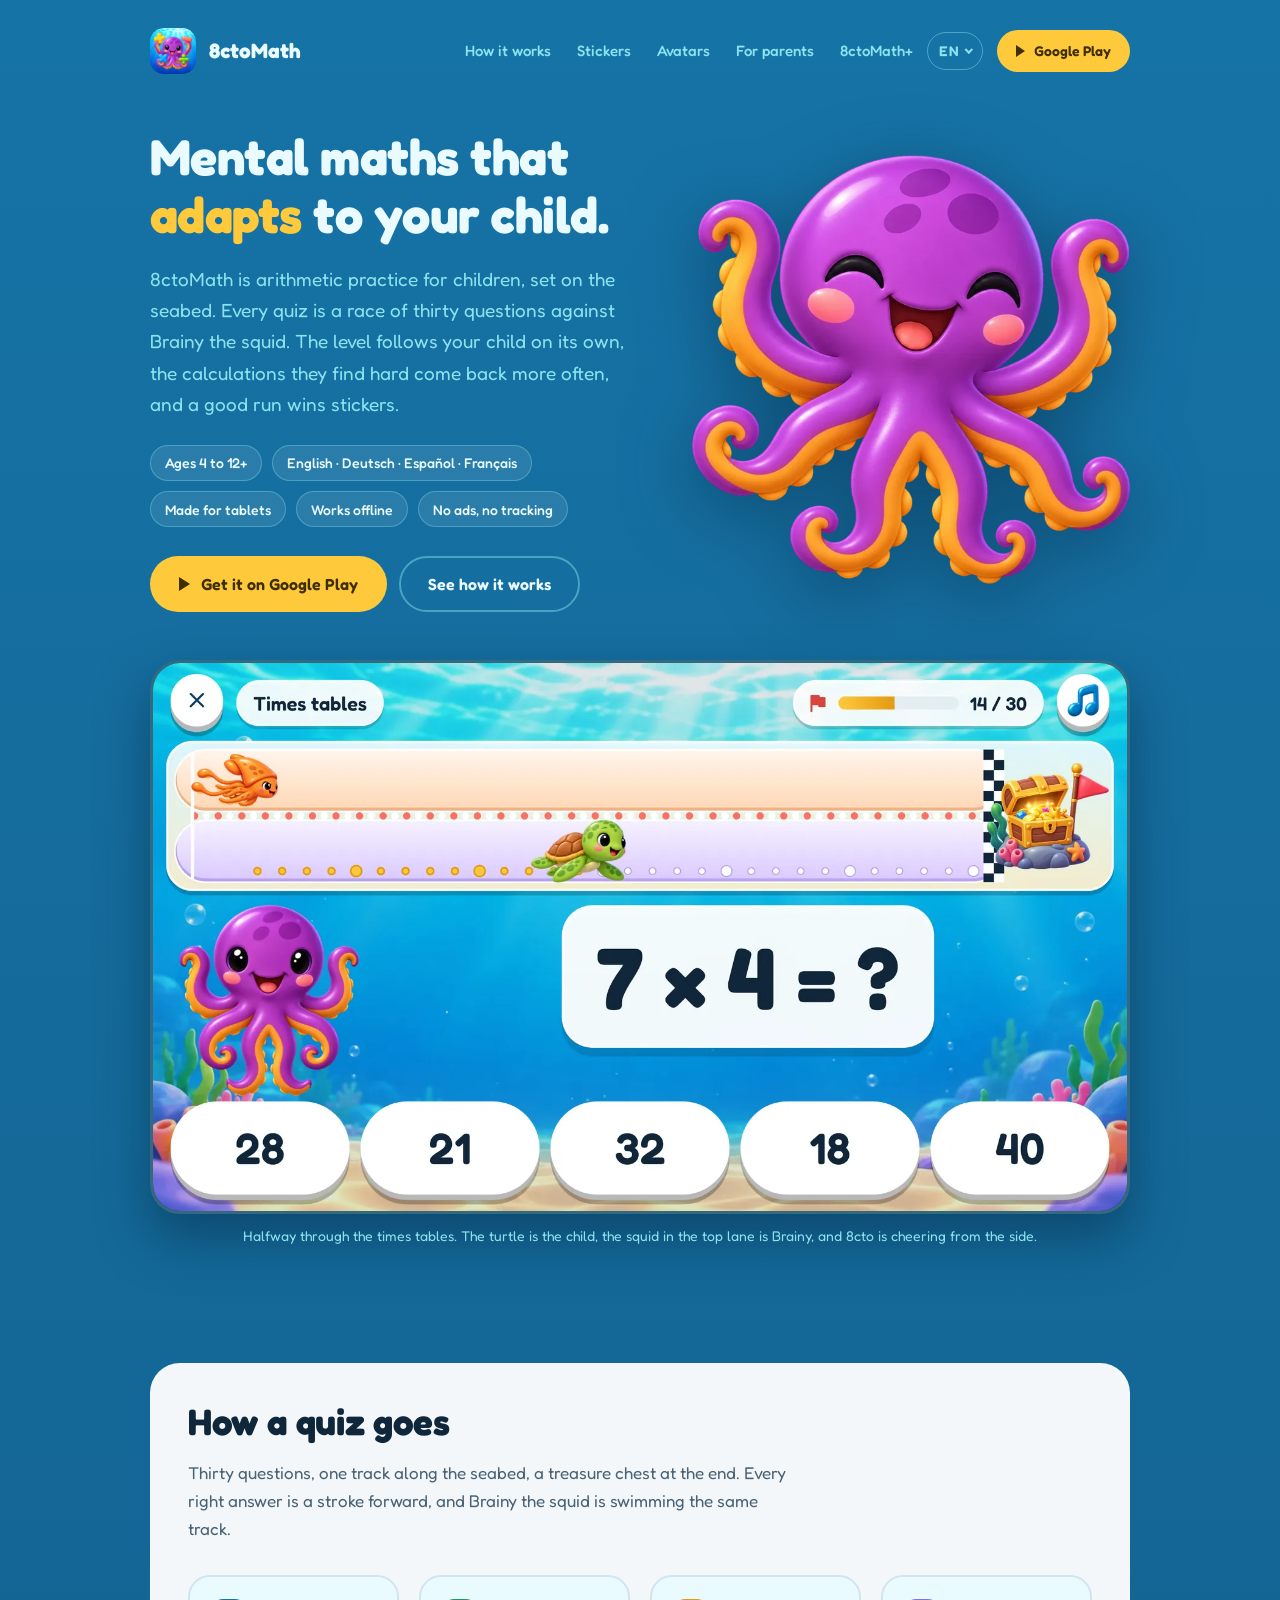
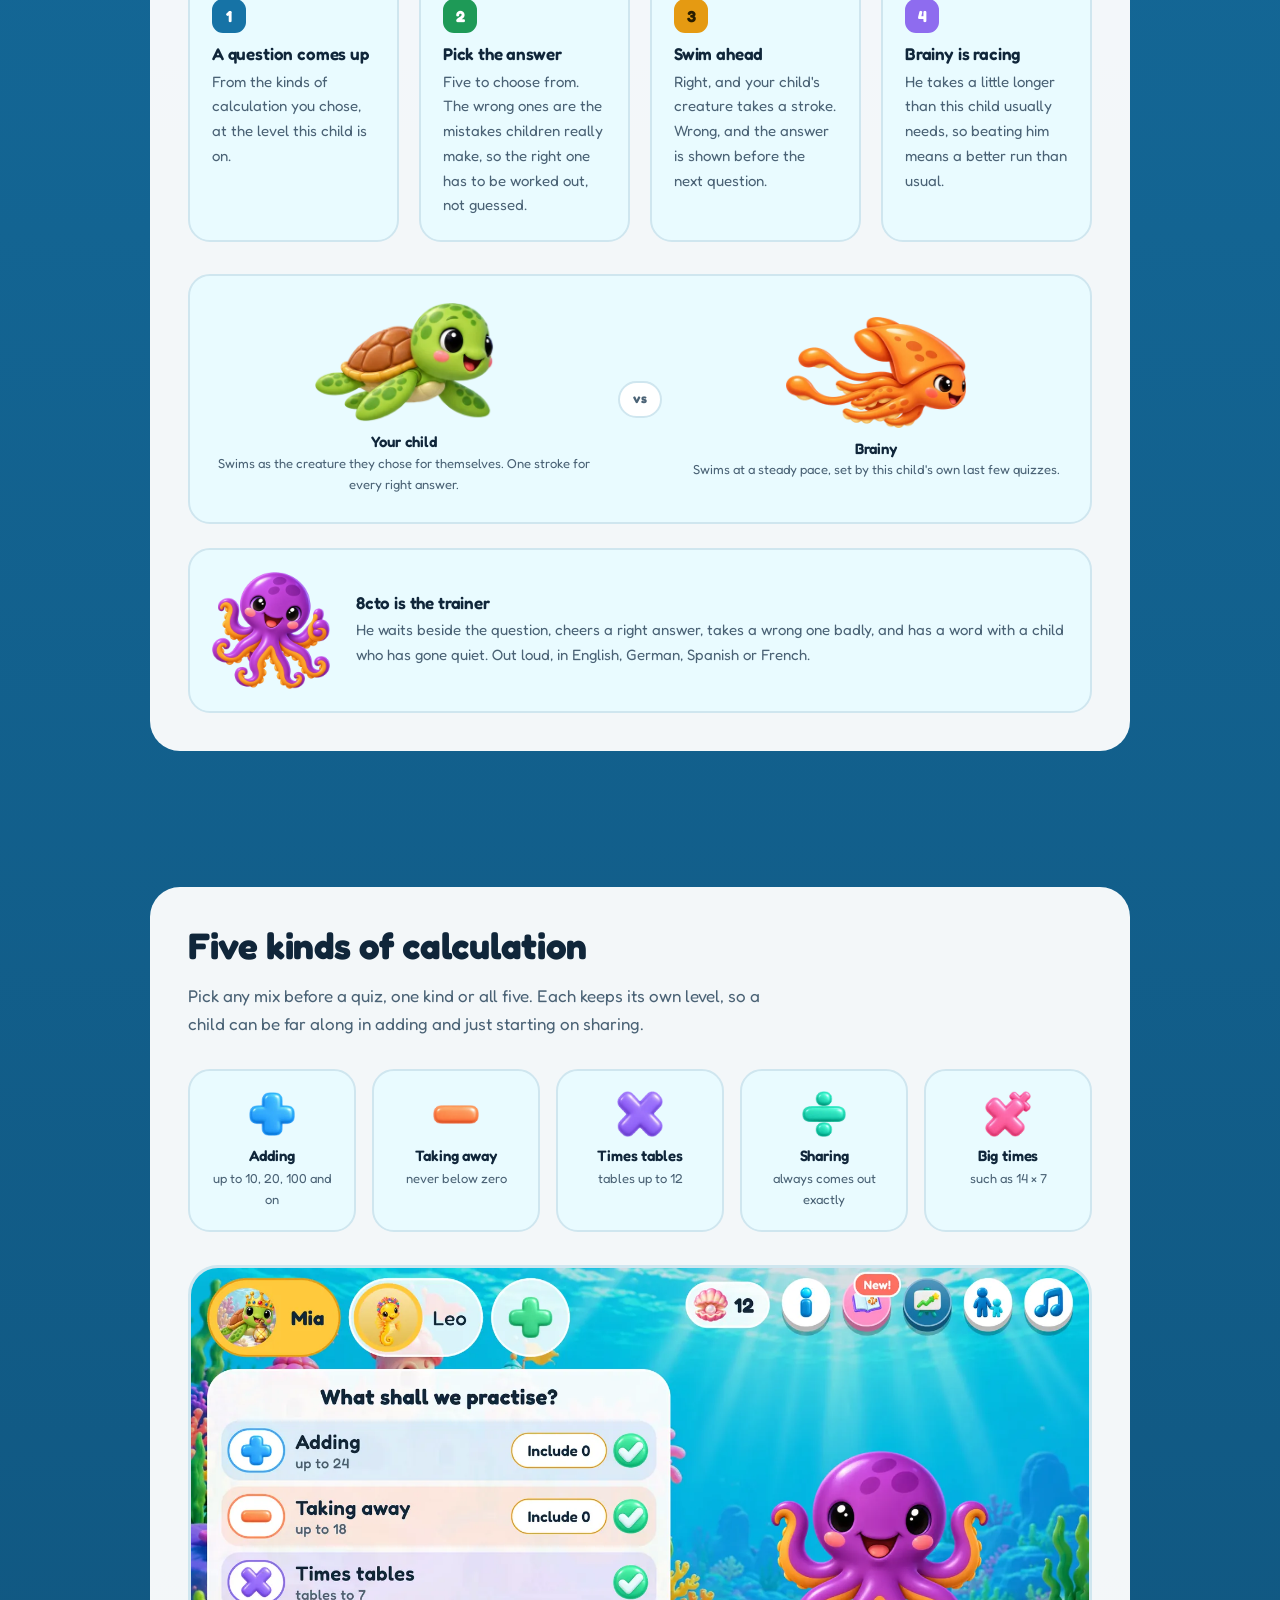
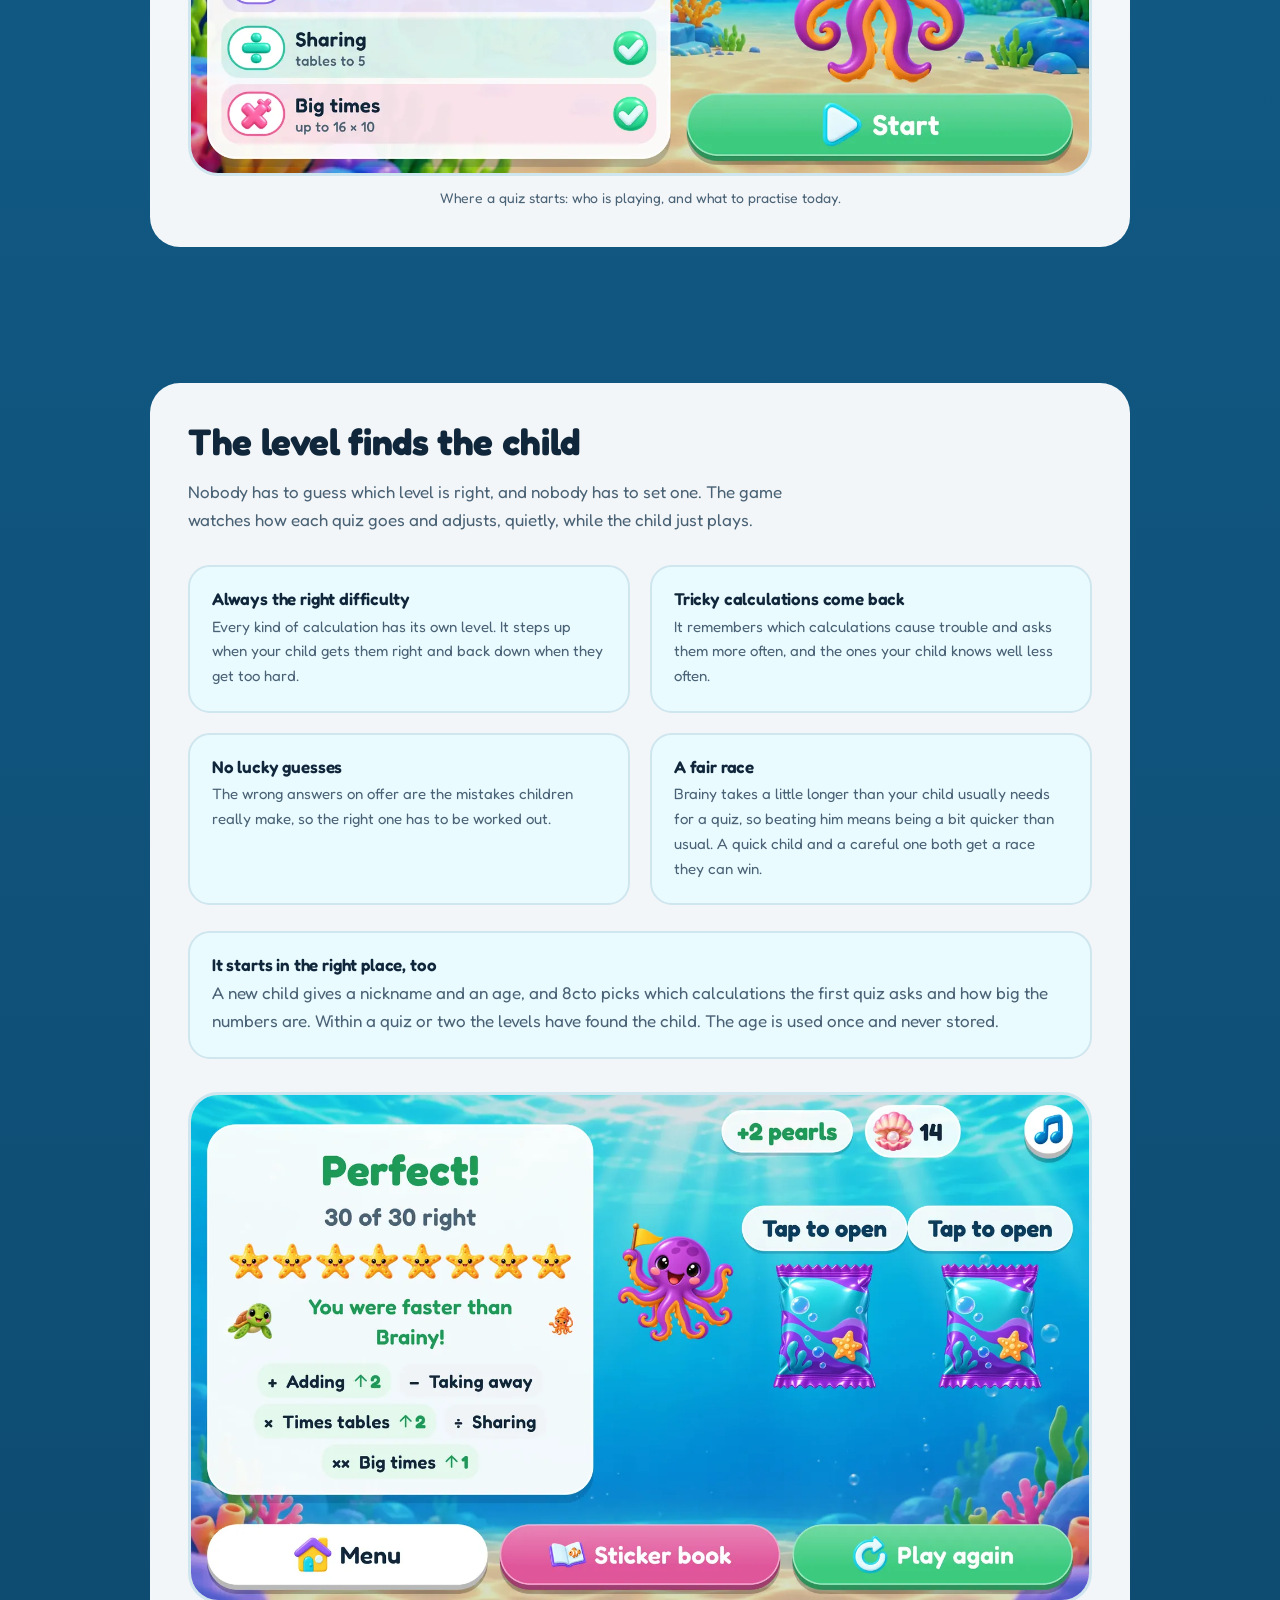
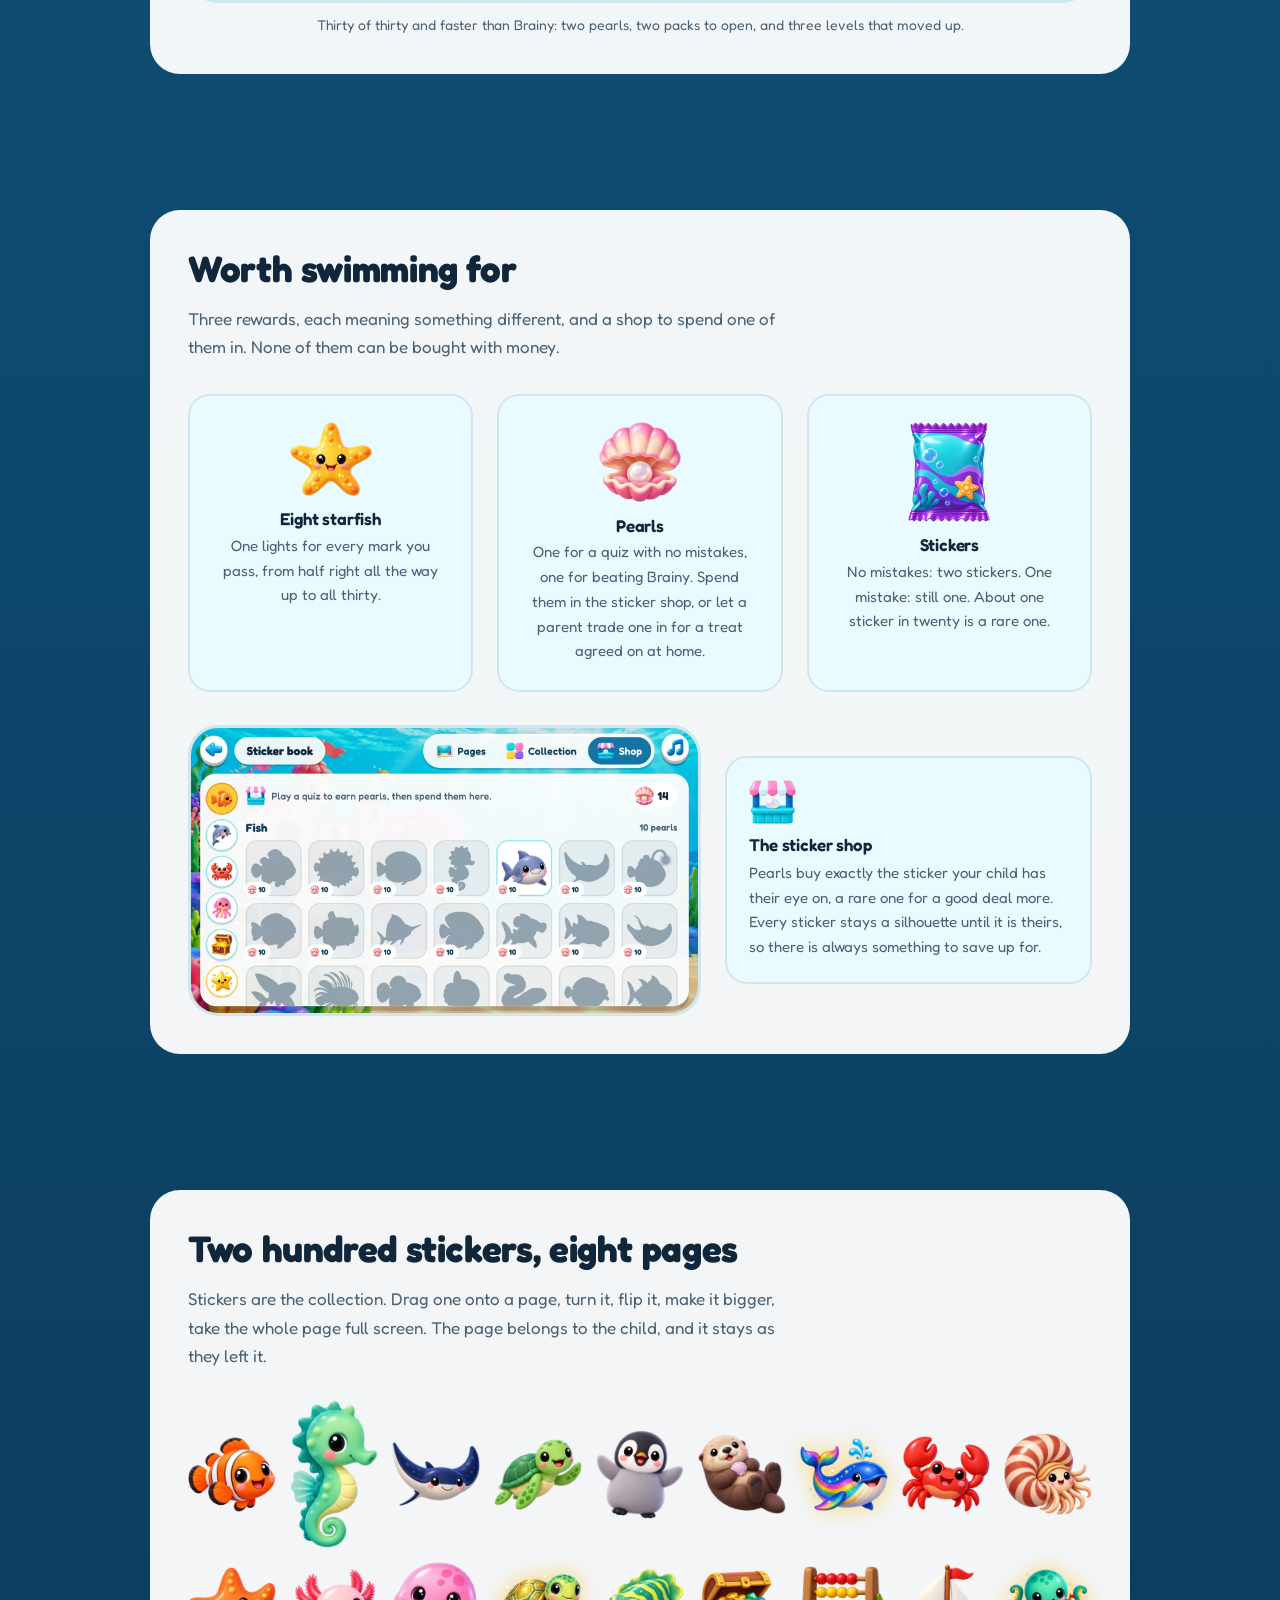
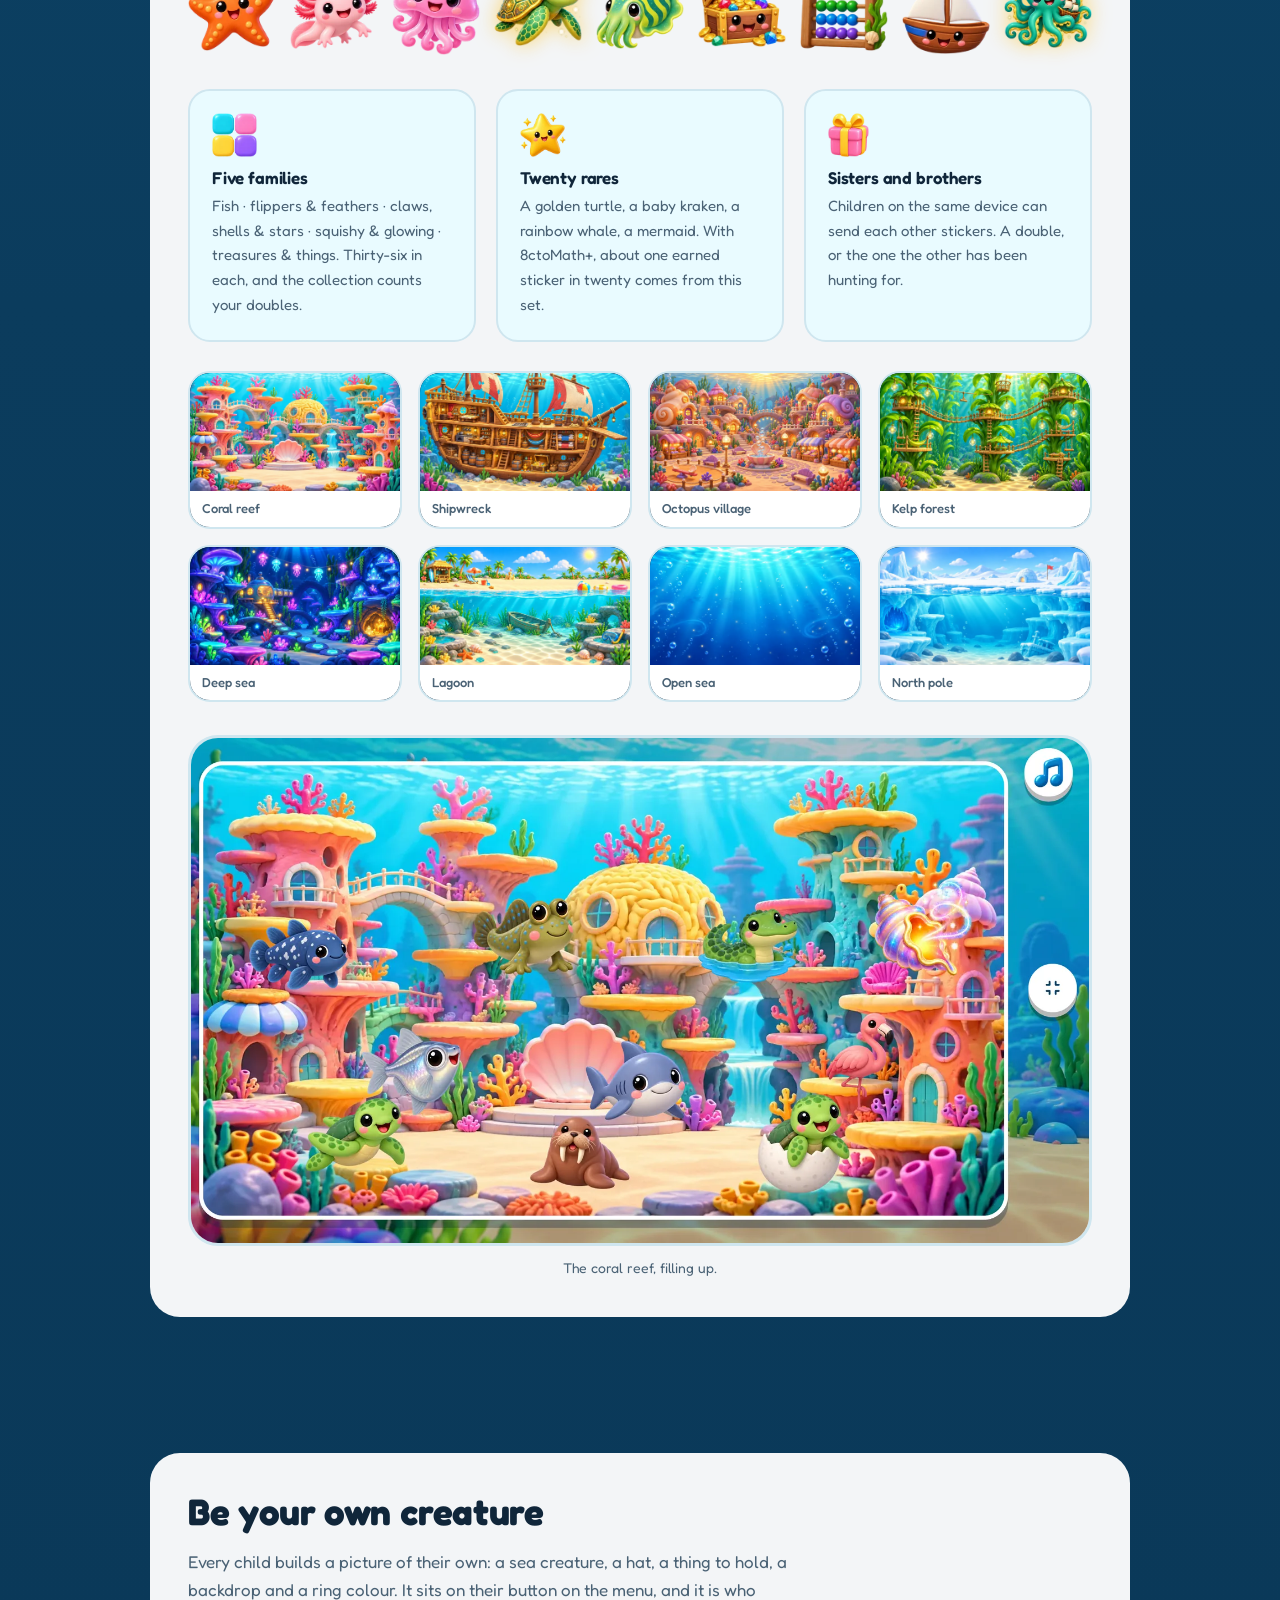
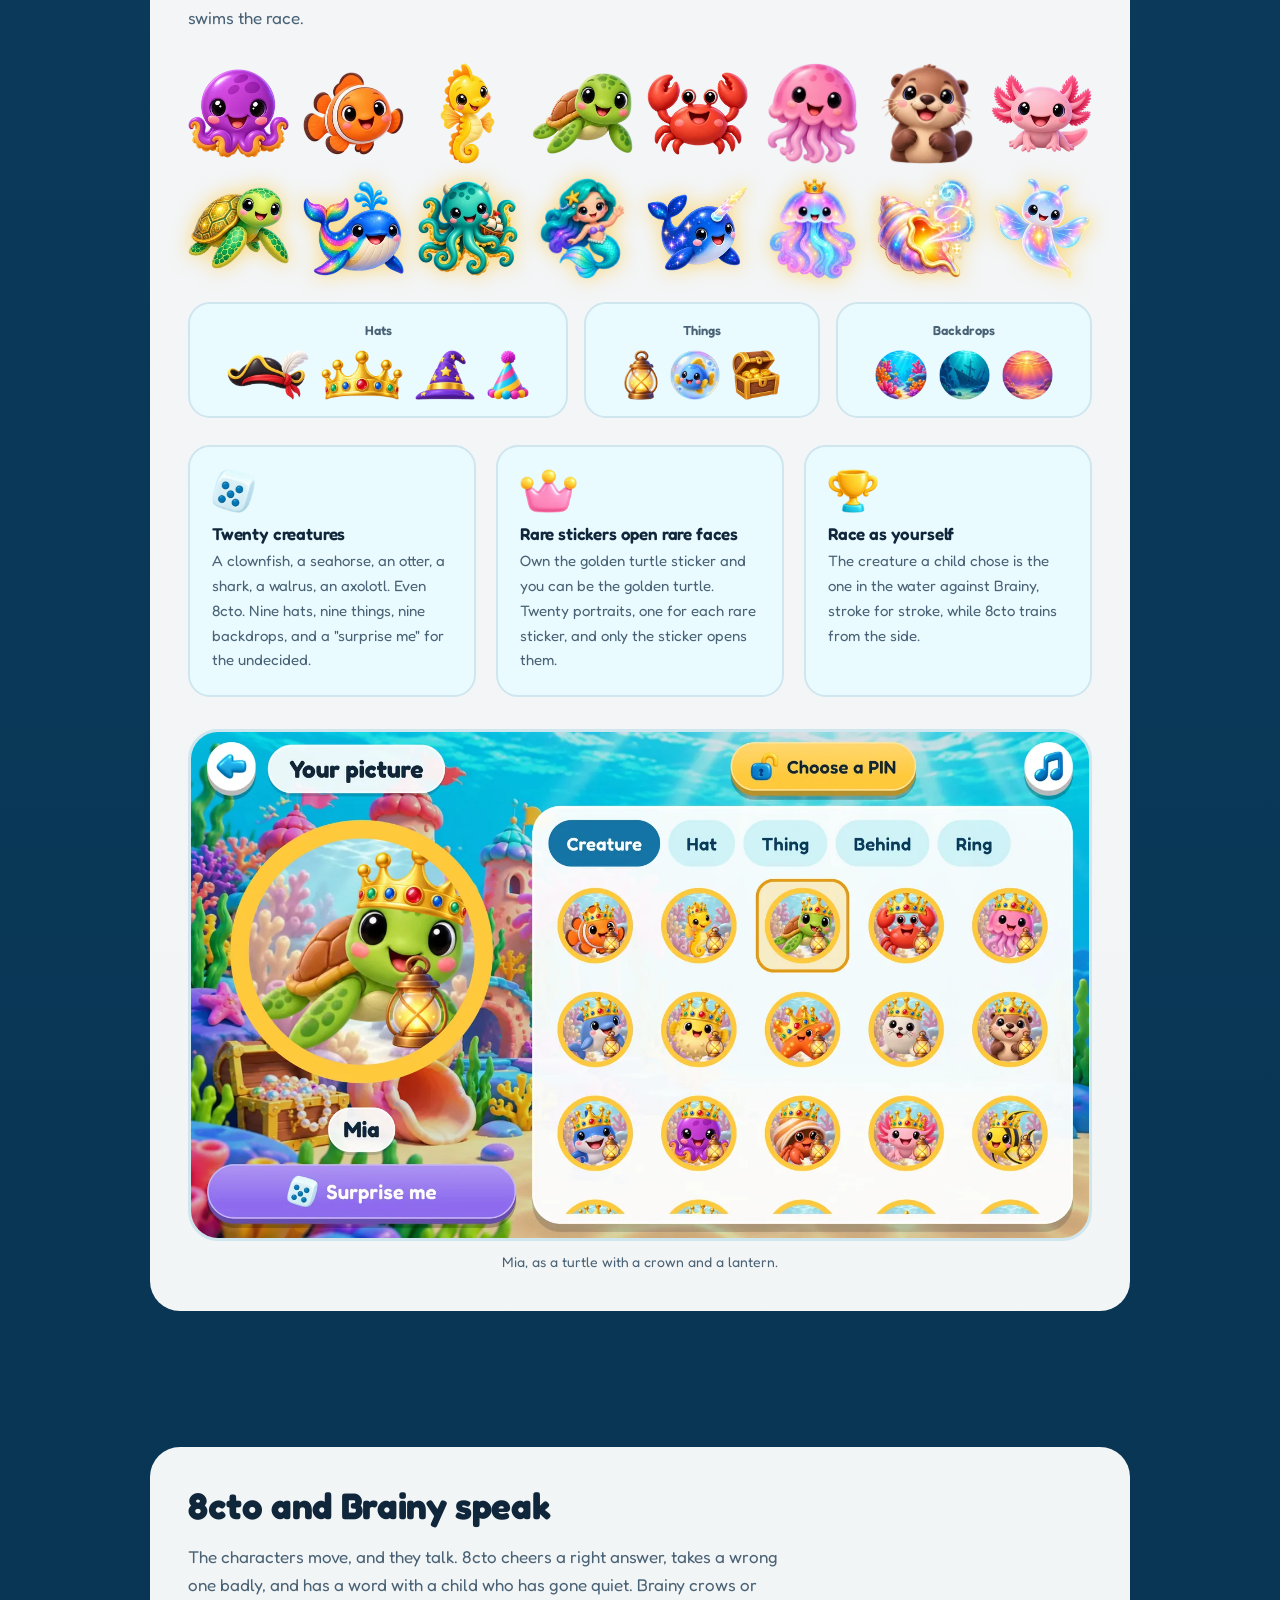
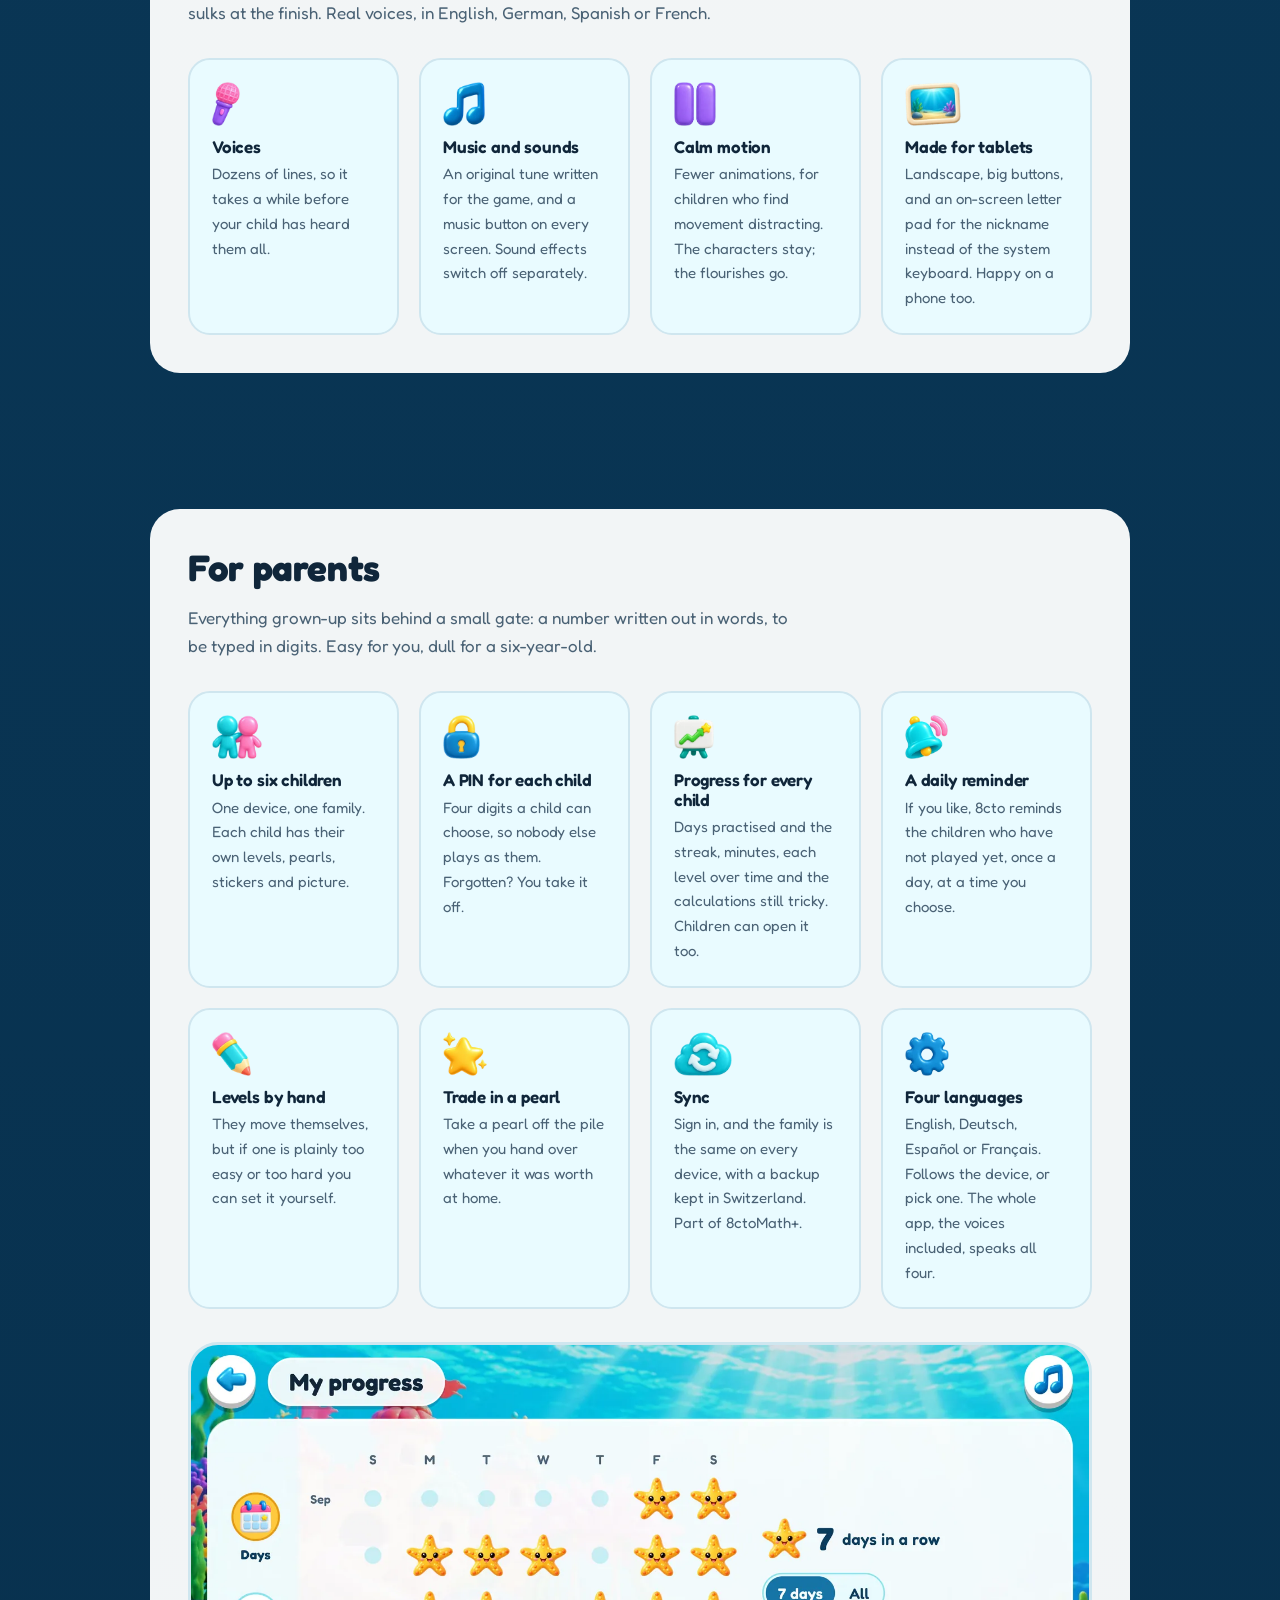
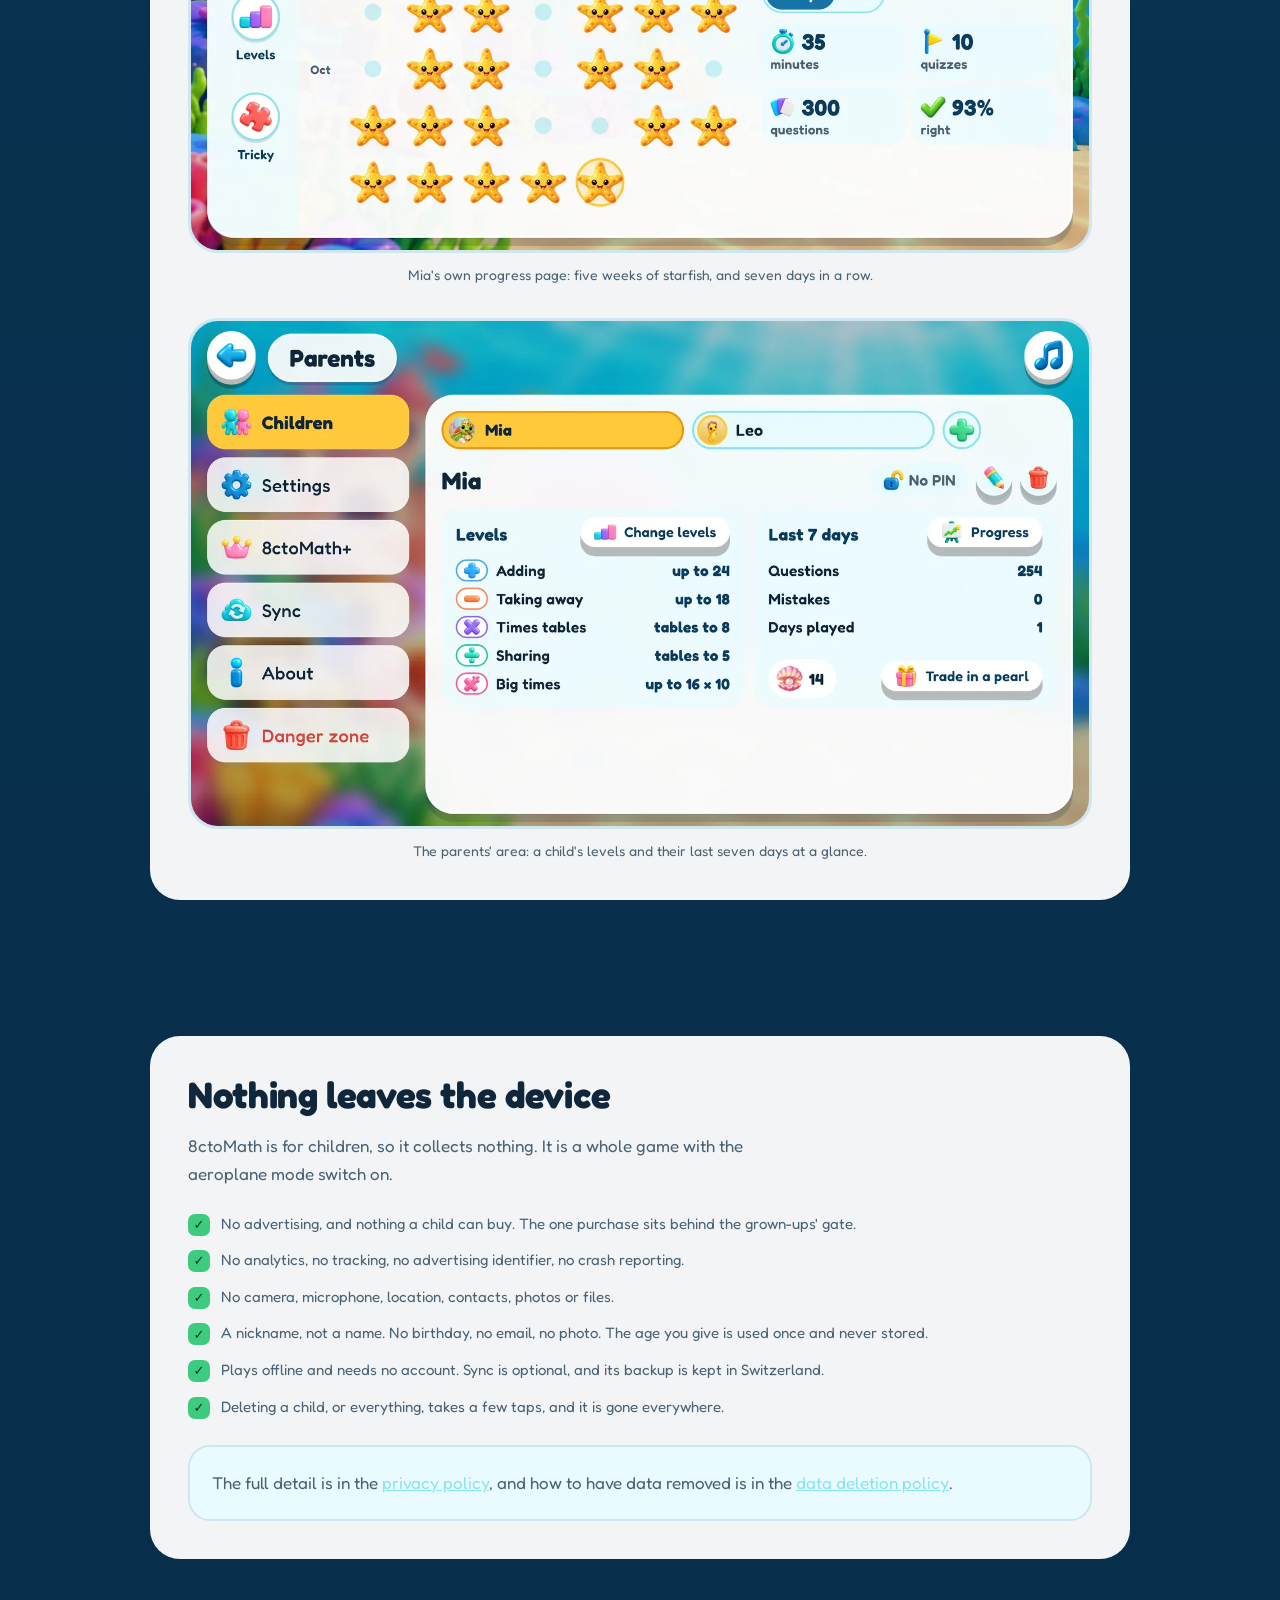
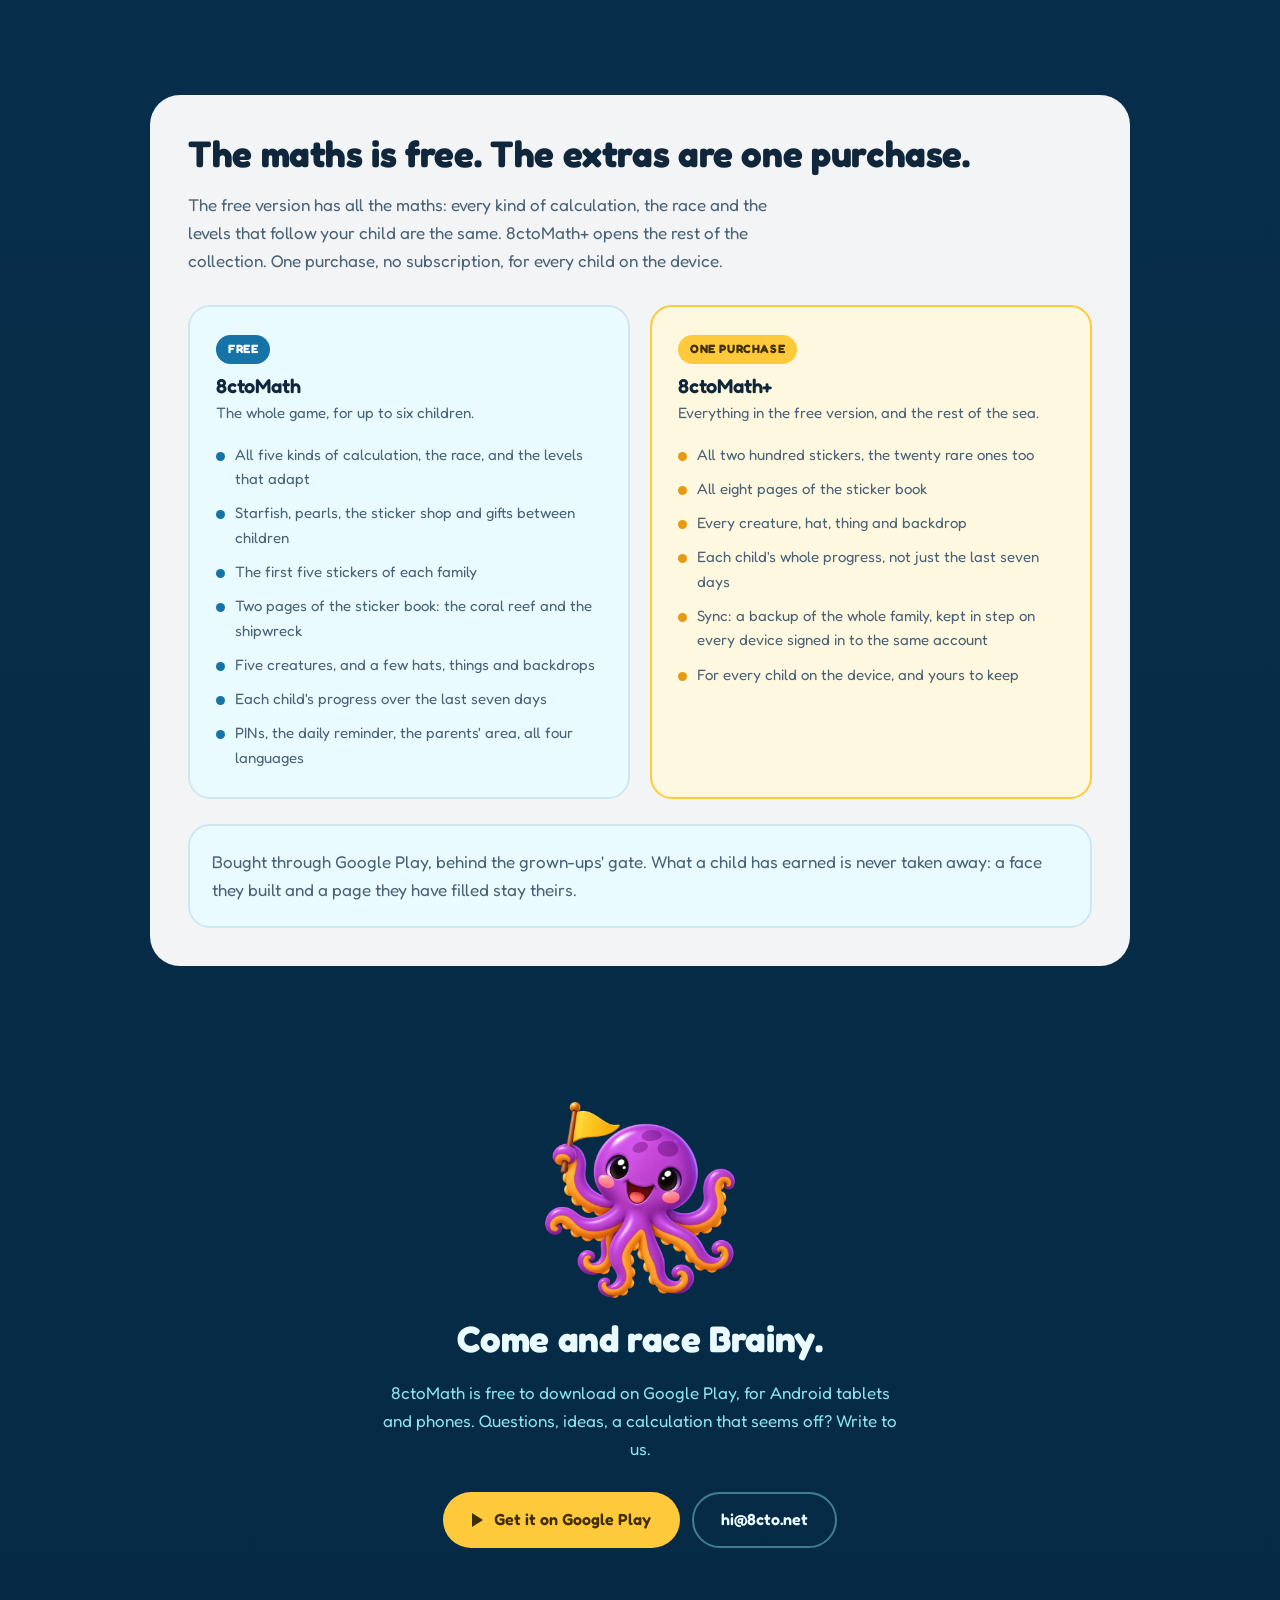
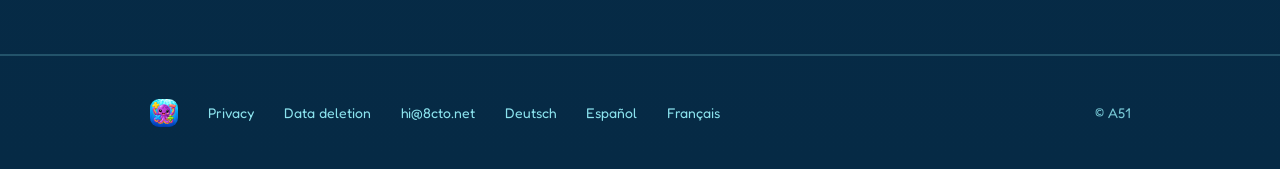
==== commit 578cf097: "8cto.net in Spanish and French, with a switcher for all four languages es/ and fr/ twins of the home" ====
--- a/index.html
+++ b/index.html
@@ -4,7 +4,7 @@
 <meta charset="utf-8">
 <meta name="viewport" content="width=device-width, initial-scale=1">
 <title>8ctoMath — maths practice that adapts to your child</title>
-<meta name="description" content="Mental arithmetic for children aged 4 to 12, set on the seabed. Every quiz is a race of thirty questions against Brainy the squid: the level follows the child on its own, tricky calculations come back, and a good run wins stickers. No ads, no tracking, plays offline. English and German.">
+<meta name="description" content="Mental arithmetic for children aged 4 to 12, set on the seabed. Every quiz is a race of thirty questions against Brainy the squid: the level follows the child on its own, tricky calculations come back, and a good run wins stickers. No ads, no tracking, plays offline. In English, German, Spanish and French.">
 <meta name="theme-color" content="#0B3C5D">
 <meta name="color-scheme" content="dark light">
 <meta property="og:title" content="8ctoMath — maths practice that adapts to your child">
@@ -16,10 +16,14 @@
 <meta property="og:image:height" content="630">
 <meta property="og:locale" content="en_GB">
 <meta property="og:locale:alternate" content="de_CH">
+<meta property="og:locale:alternate" content="es_ES">
+<meta property="og:locale:alternate" content="fr_FR">
 <meta name="twitter:card" content="summary_large_image">
 <link rel="canonical" href="https://8cto.net/">
 <link rel="alternate" hreflang="en" href="https://8cto.net/">
 <link rel="alternate" hreflang="de" href="https://8cto.net/de/">
+<link rel="alternate" hreflang="es" href="https://8cto.net/es/">
+<link rel="alternate" hreflang="fr" href="https://8cto.net/fr/">
 <link rel="alternate" hreflang="x-default" href="https://8cto.net/">
 <link rel="icon" href="favicon.ico" sizes="any">
 <link rel="icon" href="favicon-192.png" type="image/png" sizes="192x192">
@@ -37,7 +41,7 @@
   "downloadUrl": "https://play.google.com/store/apps/details?id=io.a51.octomath",
   "sameAs": ["https://play.google.com/store/apps/details?id=io.a51.octomath"],
   "image": "https://8cto.net/img/og.png",
-  "inLanguage": ["en", "de"],
+  "inLanguage": ["en", "de", "es", "fr"],
   "offers": {"@type": "Offer", "price": "0", "priceCurrency": "EUR"},
   "publisher": {"@type": "Organization", "name": "A51", "url": "https://a51.io"}
 }
@@ -120,7 +124,7 @@
 .wrap{max-width:1060px;margin-inline:auto;padding-inline:clamp(20px,5vw,40px)}
 section{padding-block:clamp(38px,6vw,68px)}
 
-h1,h2,h3{font-weight:700;line-height:1.15;letter-spacing:-.01em}
+h1,h2,h3{font-weight:700;line-height:1.15;letter-spacing:-.01em;-webkit-hyphens:auto;hyphens:auto;overflow-wrap:break-word}
 h2{font-size:clamp(1.6rem,4vw,2.3rem)}
 h3{font-size:1.0625rem;font-weight:600}
 .lede{color:var(--shallow);max-width:60ch;margin-top:.9em;font-size:1.0625rem}
@@ -133,25 +137,53 @@
 .top nav{margin-left:auto;display:flex;align-items:center;gap:clamp(12px,2.4vw,26px)}
 /* padding-block keeps the tap target comfortable on a phone, where these
    are the only navigation there is. */
-.top nav a{color:var(--shallow);text-decoration:none;font-size:.9375rem;font-weight:500;
+.top nav a{color:var(--shallow);text-decoration:none;font-size:.9375rem;font-weight:500;white-space:nowrap;
            display:inline-block;padding-block:.62em}
 .top nav a:hover{color:#fff;text-decoration:underline}
 /* Two anchors drop out first; below that the nav goes entirely. The page is
    a single column to scroll, so nothing is actually out of reach, and the
-   labels wrap mid-word if they are kept. */
-@media (max-width:760px){.top nav a.hide-s{display:none}}
-@media (max-width:560px){.top nav{display:none}}
+   labels would wrap if they were kept (Spanish and French run long). */
+@media (max-width:960px){.top nav a.hide-s{display:none}}
+@media (max-width:720px){.top nav{display:none}}
 /* The store link stays when the nav goes: it is the one thing in the header
    a phone visitor is likely to want. */
 .top .btn-play{flex:none}
-@media (max-width:560px){.top .btn-play{margin-left:auto}}
-/* The other language, as two letters beside the store pill. On a 320 px
-   phone it goes; the footer has it too. */
-.top .lang{flex:none;color:var(--shallow);text-decoration:none;font-weight:600;
-  font-size:.875rem;letter-spacing:.04em;padding:.45em .8em;
-  border:1.5px solid rgba(139,227,238,.45);border-radius:999px}
-.top .lang:hover{color:#fff;border-color:var(--shallow)}
-@media (max-width:560px){.top .lang{margin-left:auto}.top .lang ~ .btn-play{margin-left:0}}
+@media (max-width:720px){.top .btn-play{margin-left:auto}}
+/* The language switcher: this page's language as two letters beside the
+   store pill, opening a short list of all four. It is a <details>, so it
+   opens and its links work with no script at all; the few lines at the end
+   of the page only close it on a click elsewhere or Escape. The page you
+   are on is in the list, ticked, but not a link. On a 320 px phone the
+   switcher goes; the footer has every language too. */
+.top .lang{flex:none;position:relative}
+.top .lang summary{
+  display:flex;align-items:center;gap:.45em;cursor:pointer;list-style:none;
+  color:var(--shallow);font-weight:600;font-size:.875rem;letter-spacing:.04em;
+  padding:.45em .8em;border:1.5px solid rgba(139,227,238,.45);border-radius:999px;
+  -webkit-user-select:none;user-select:none;
+}
+.top .lang summary::-webkit-details-marker{display:none}
+.top .lang summary:hover,.top .lang[open] summary{color:#fff;border-color:var(--shallow)}
+.top .lang summary:focus-visible{outline:3px solid var(--sun);outline-offset:3px}
+.top .lang .chev{width:.4em;height:.4em;border:solid currentColor;border-width:0 2px 2px 0;
+  transform:translateY(-.1em) rotate(45deg)}
+.top .lang[open] .chev{transform:translateY(.12em) rotate(-135deg)}
+.top .lang ul{
+  position:absolute;z-index:20;top:calc(100% + 8px);right:0;
+  min-width:9.5em;max-width:calc(100vw - 32px);list-style:none;padding:6px;
+  background:#fff;border-radius:18px;box-shadow:0 16px 36px rgba(6,42,69,.5);
+}
+.top .lang li > *{
+  display:flex;align-items:center;justify-content:space-between;gap:.8em;
+  padding:.45em .85em;border-radius:var(--r-chip);white-space:nowrap;
+  color:var(--ink);text-decoration:none;font-size:.9375rem;font-weight:500;
+}
+.top .lang li a:hover{background:var(--foam);color:var(--sea)}
+.top .lang li a:focus-visible{outline:3px solid var(--sea);outline-offset:-3px}
+.top .lang li [aria-current]{background:var(--foam);color:var(--sea);font-weight:600}
+.top .lang li [aria-current]::after{content:"";flex:none;width:.32em;height:.62em;
+  border:solid currentColor;border-width:0 2px 2px 0;transform:translateY(-.1em) rotate(45deg)}
+@media (max-width:720px){.top .lang{margin-left:auto}.top .lang ~ .btn-play{margin-left:0}}
 /* A 320 px phone fits logo, name and pill only a size down. */
 @media (max-width:380px){
   .top,.top .home{gap:10px}
@@ -426,7 +458,15 @@
     <a href="#parents">For parents</a>
     <a href="#plus">8ctoMath+</a>
   </nav>
-  <a class="lang" href="de/" hreflang="de" lang="de" title="Deutsch" aria-label="Deutsch">DE</a>
+  <details class="lang">
+    <summary aria-label="Language: English">EN<span class="chev" aria-hidden="true"></span></summary>
+    <ul>
+      <li><span aria-current="page" lang="en">English</span></li>
+      <li><a href="de/" hreflang="de" lang="de">Deutsch</a></li>
+      <li><a href="es/" hreflang="es" lang="es">Español</a></li>
+      <li><a href="fr/" hreflang="fr" lang="fr">Français</a></li>
+    </ul>
+  </details>
   <a class="btn btn-sun btn-sm btn-play" href="https://play.google.com/store/apps/details?id=io.a51.octomath"><span class="tri" aria-hidden="true"></span>Google&nbsp;Play</a>
 </header>
 
@@ -442,7 +482,7 @@
       back more often, and a good run wins stickers.</p>
       <div class="facts">
         <span>Ages 4 to 12+</span>
-        <span>English &amp; Deutsch</span>
+        <span>English · Deutsch · Español · Français</span>
         <span>Made for tablets</span>
         <span>Works offline</span>
         <span>No ads, no tracking</span>
@@ -519,7 +559,7 @@
           <h3>8cto is the trainer</h3>
           <p>He waits beside the question, cheers a right answer, takes a
           wrong one badly, and has a word with a child who has gone quiet.
-          Out loud, in English or German.</p>
+          Out loud, in English, German, Spanish or French.</p>
         </div>
       </div>
     </div>
@@ -843,7 +883,7 @@
       <p class="lede">The characters move, and they talk. 8cto cheers a right
       answer, takes a wrong one badly, and has a word with a child who has
       gone quiet. Brainy crows or sulks at the finish. Real voices, in
-      English or in German.</p>
+      English, German, Spanish or French.</p>
 
       <div class="grid g4" style="margin-top:1.8em">
         <div class="tile">
@@ -927,9 +967,9 @@
         </div>
         <div class="tile">
           <img class="ico" src="img/icons/settings.webp" alt="" loading="lazy">
-          <h3>English or Deutsch</h3>
-          <p>Follows the device, or pick one. The whole app, the voices
-          included, in either language.</p>
+          <h3>Four languages</h3>
+          <p>English, Deutsch, Español or Français. Follows the device, or
+          pick one. The whole app, the voices included, speaks all four.</p>
         </div>
       </div>
 
@@ -994,7 +1034,7 @@
             <li>Two pages of the sticker book: the coral reef and the shipwreck</li>
             <li>Five creatures, and a few hats, things and backdrops</li>
             <li>Each child's progress over the last seven days</li>
-            <li>PINs, the daily reminder, the parents' area, English and German</li>
+            <li>PINs, the daily reminder, the parents' area, all four languages</li>
           </ul>
         </div>
         <div class="plan plus">
@@ -1041,9 +1081,35 @@
     <a href="data_deletion.html">Data deletion</a>
     <a href="mailto:hi@8cto.net">hi@8cto.net</a>
     <a href="de/" hreflang="de" lang="de">Deutsch</a>
+    <a href="es/" hreflang="es" lang="es">Español</a>
+    <a href="fr/" hreflang="fr" lang="fr">Français</a>
     <span class="copy">&copy; <a href="https://a51.io">A51</a></span>
   </div>
 </footer>
 
+<script>
+/* The language menu is a <details>: it opens, and its links work, with no
+   script. This only closes it on a click elsewhere, on Escape, once a
+   language is picked, and when the page comes back with the back button. */
+(function () {
+  var menu = document.querySelector('details.lang');
+  if (!menu) return;
+  function close() { menu.open = false; }
+  document.addEventListener('click', function (e) {
+    if (menu.open && !menu.contains(e.target)) close();
+  });
+  document.addEventListener('keydown', function (e) {
+    if (e.key !== 'Escape' || !menu.open) return;
+    var inside = menu.contains(document.activeElement);
+    close();
+    if (inside) menu.querySelector('summary').focus();
+  });
+  menu.addEventListener('click', function (e) {
+    if (e.target.closest('a')) close();
+  });
+  window.addEventListener('pageshow', close);
+})();
+</script>
+
 </body>
 </html>
